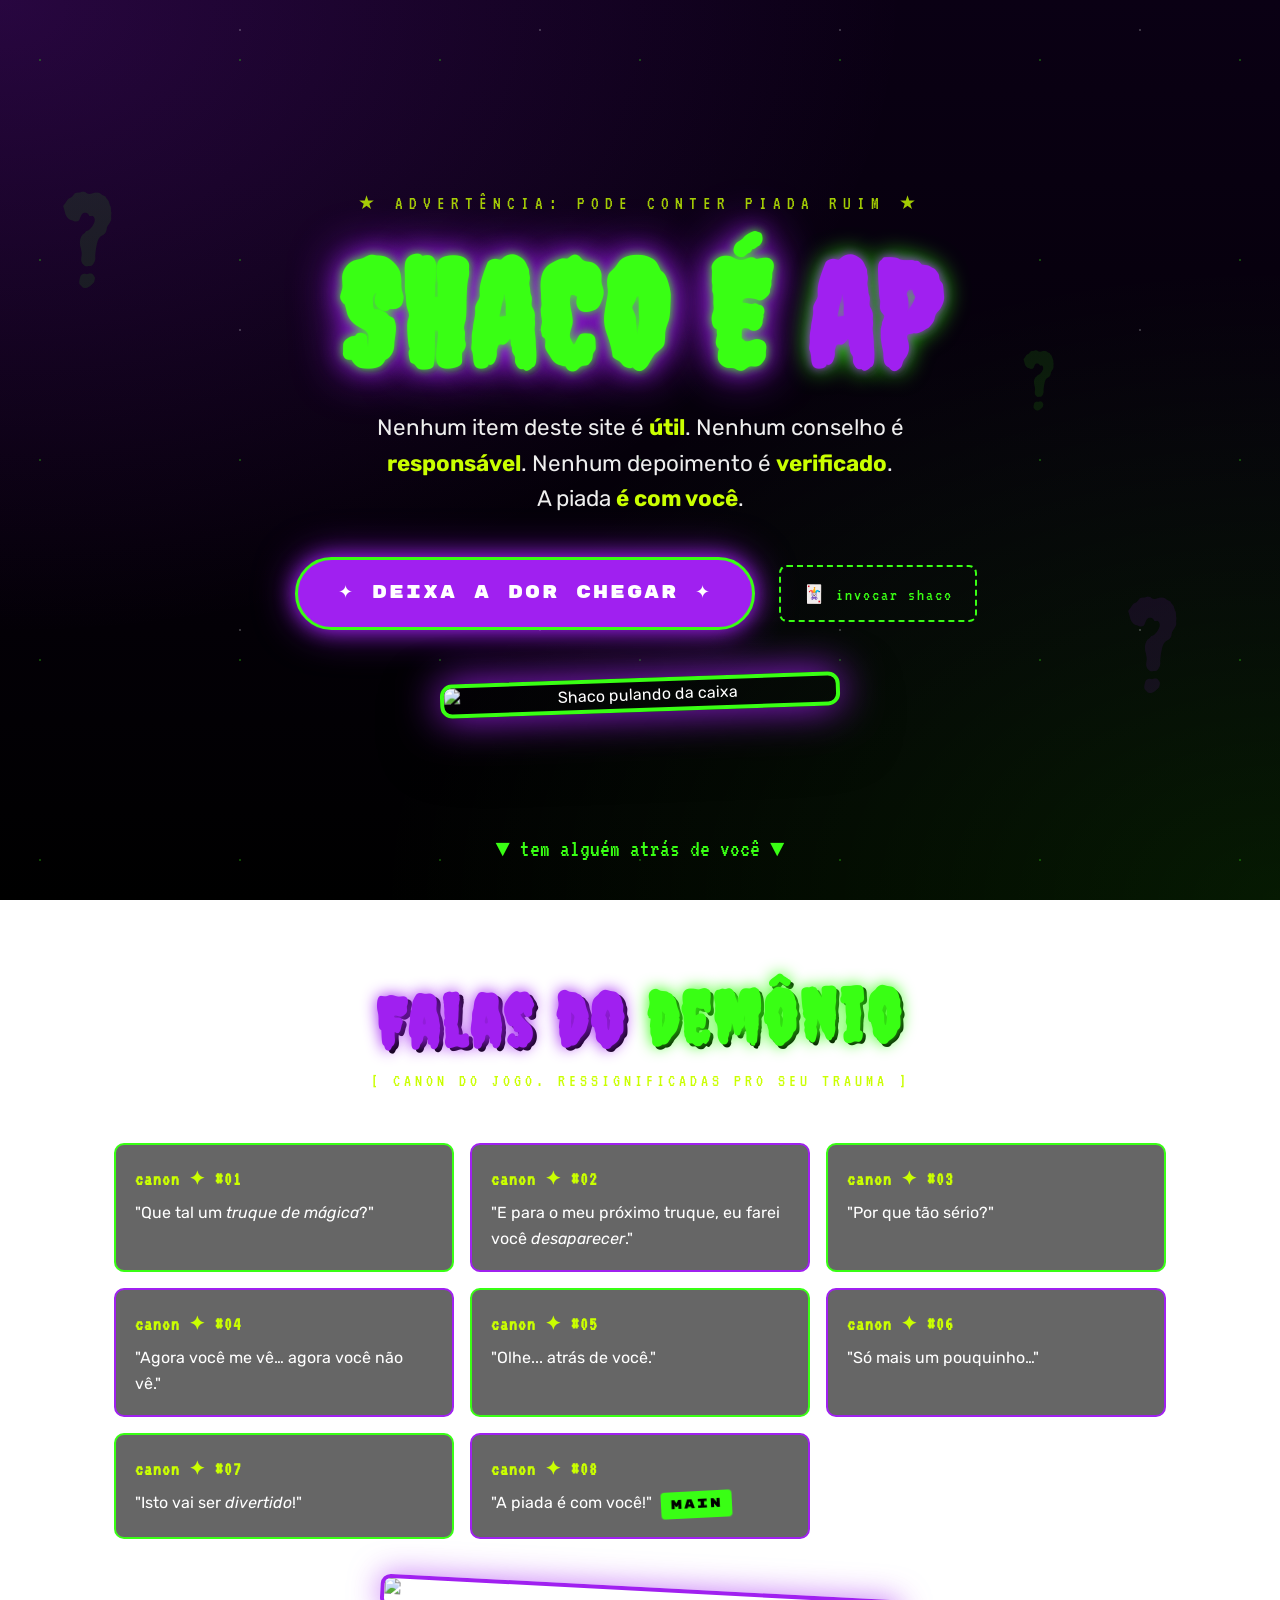
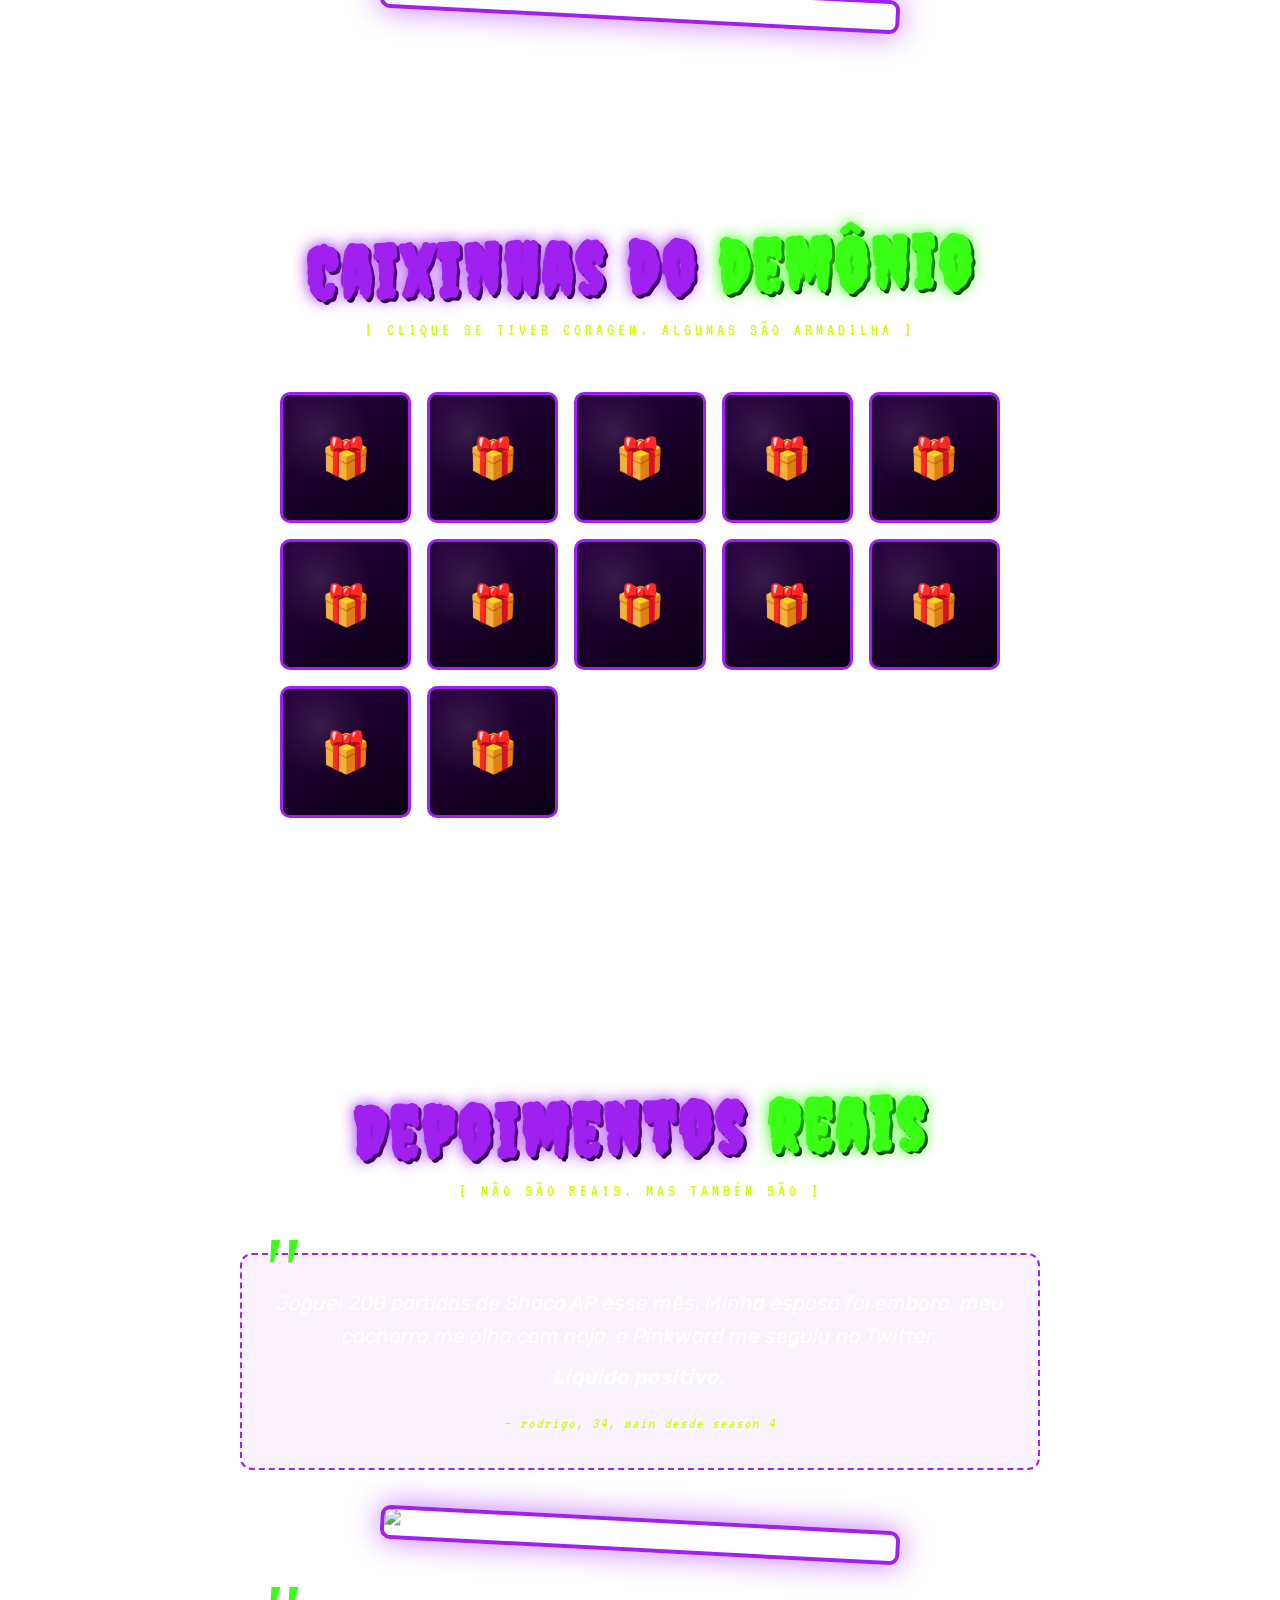
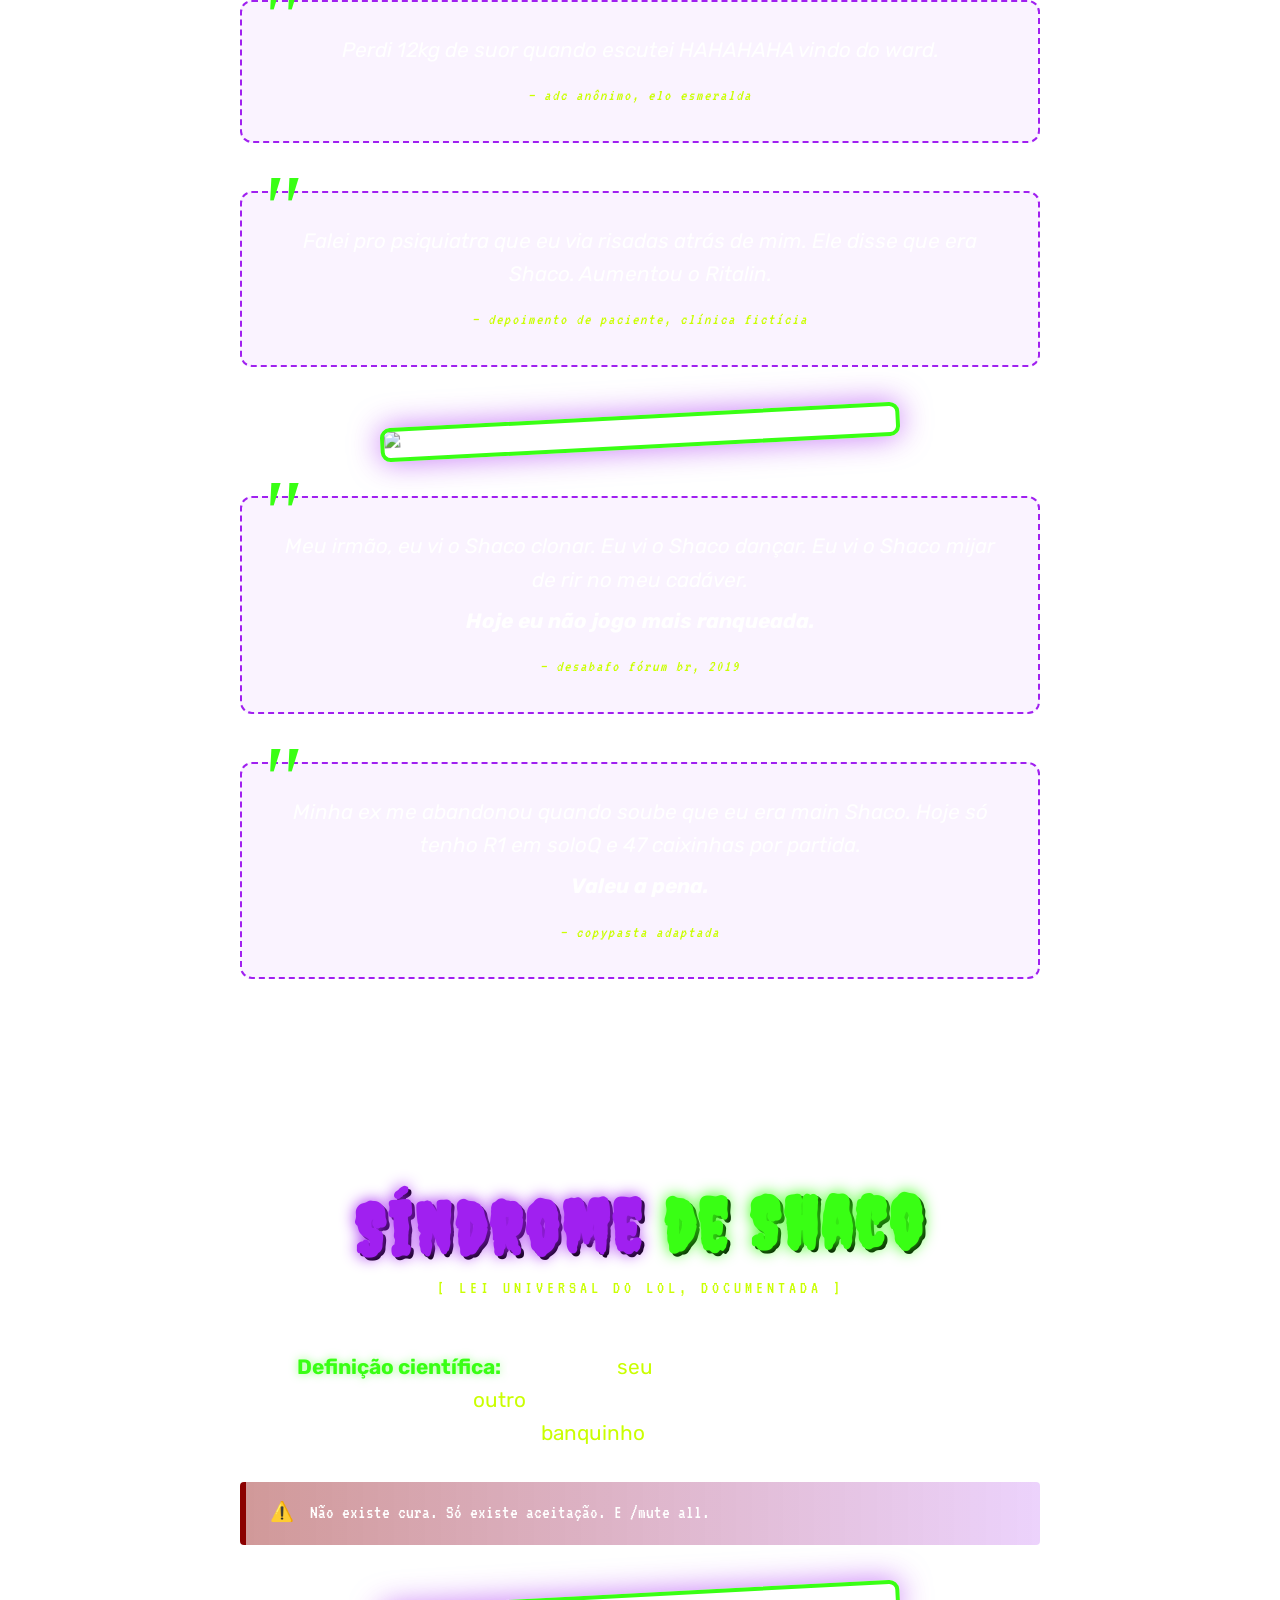
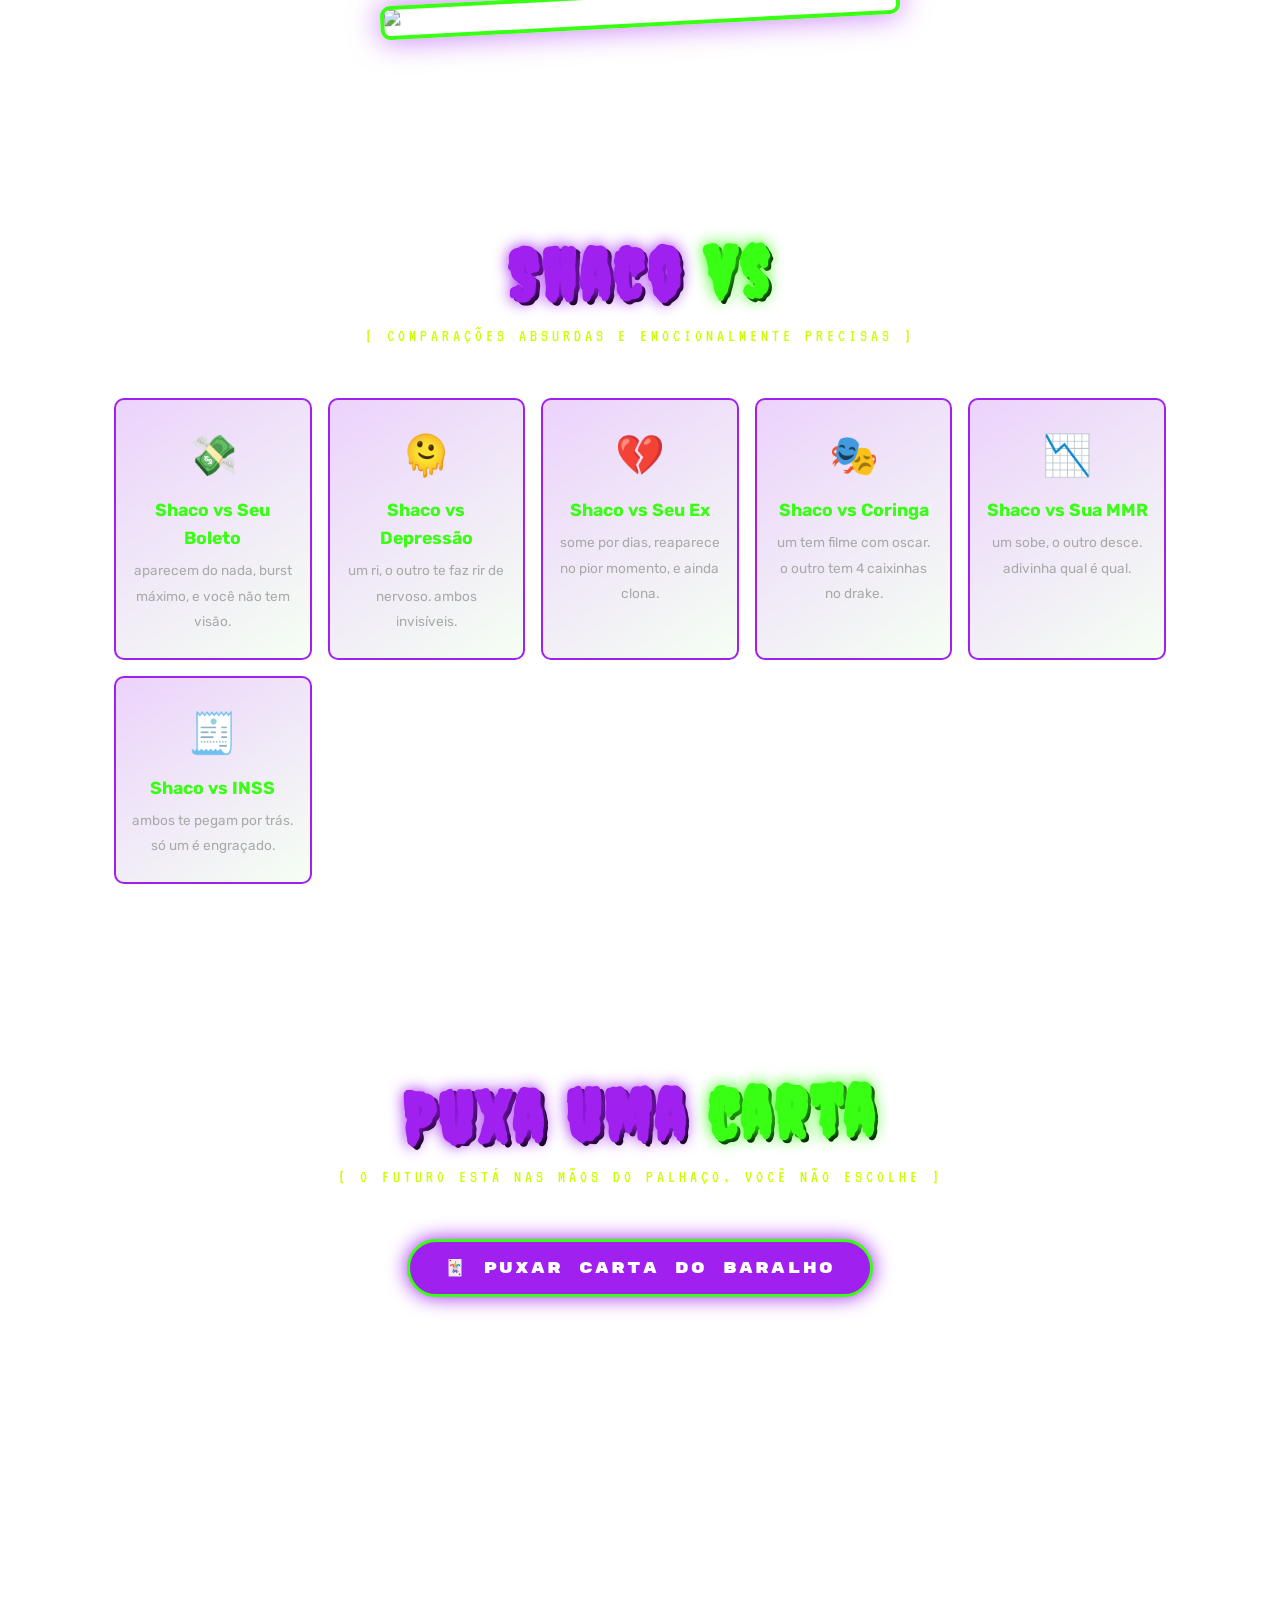
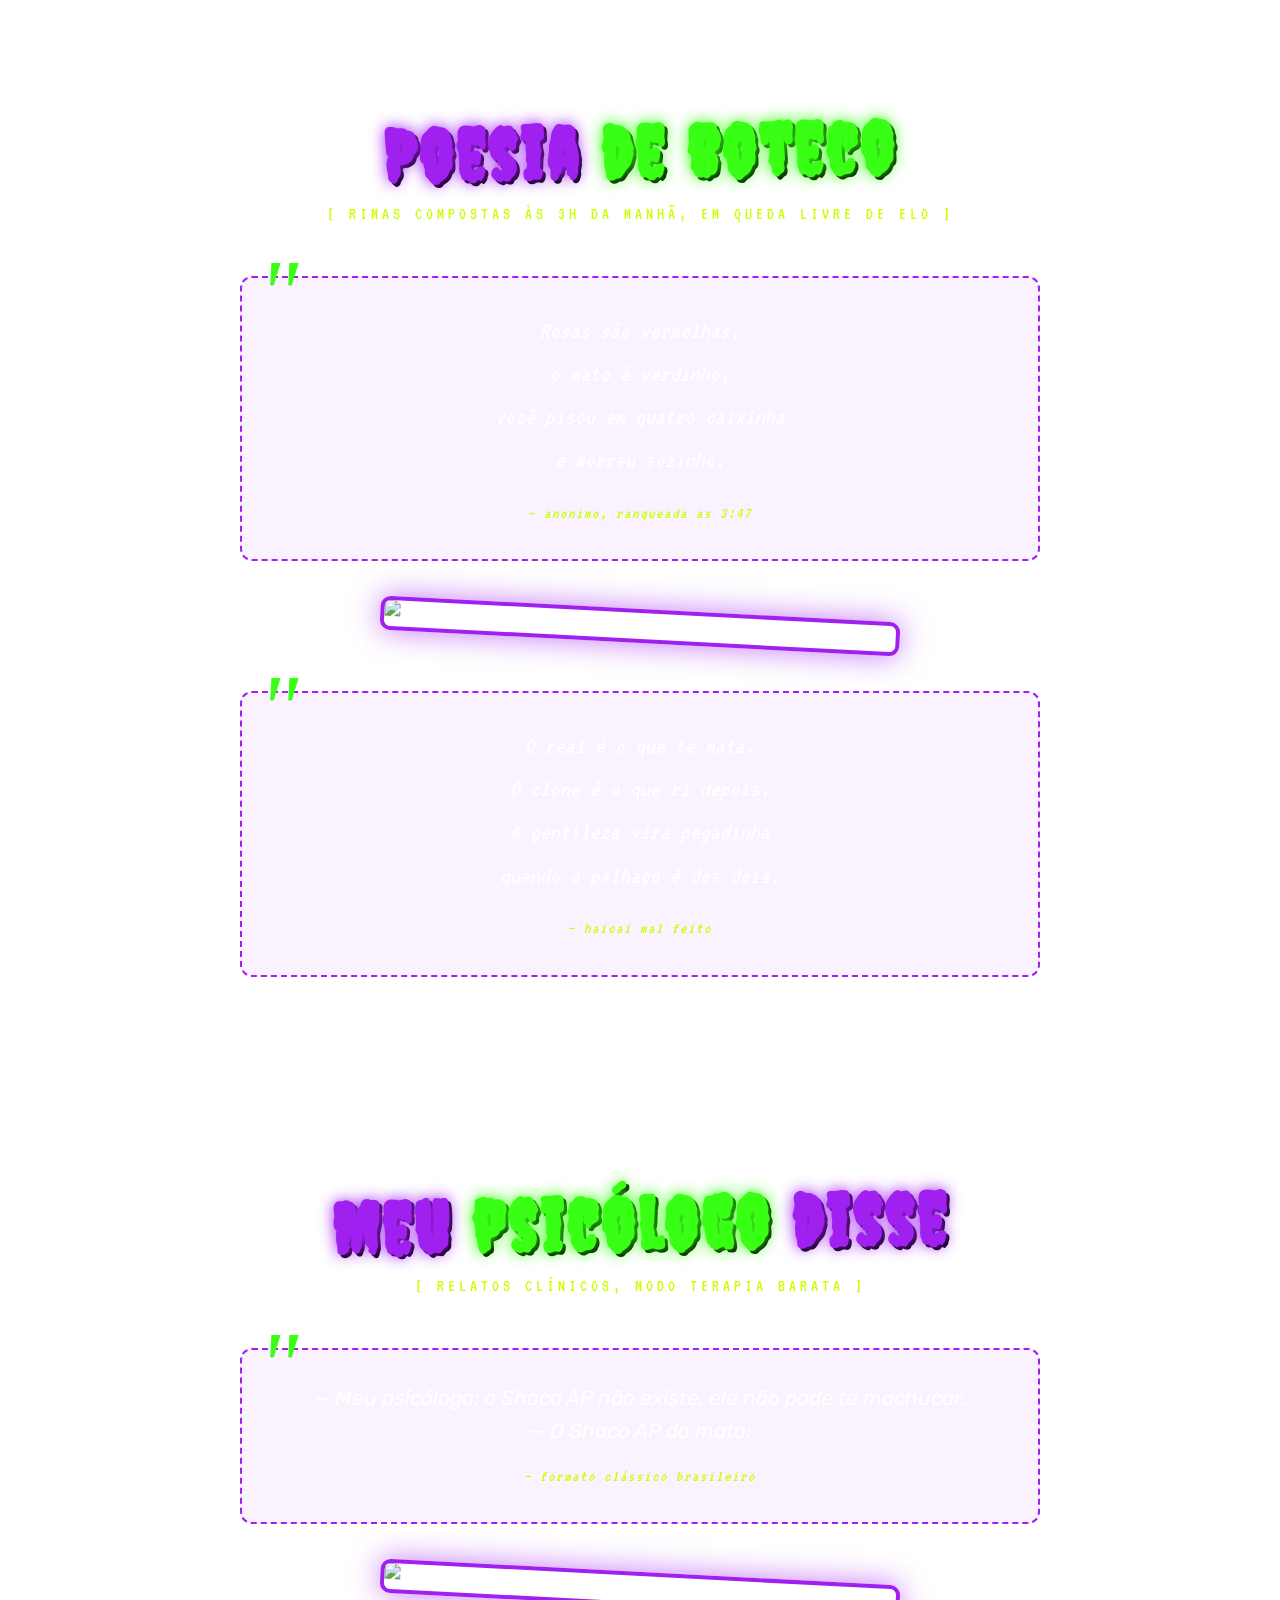
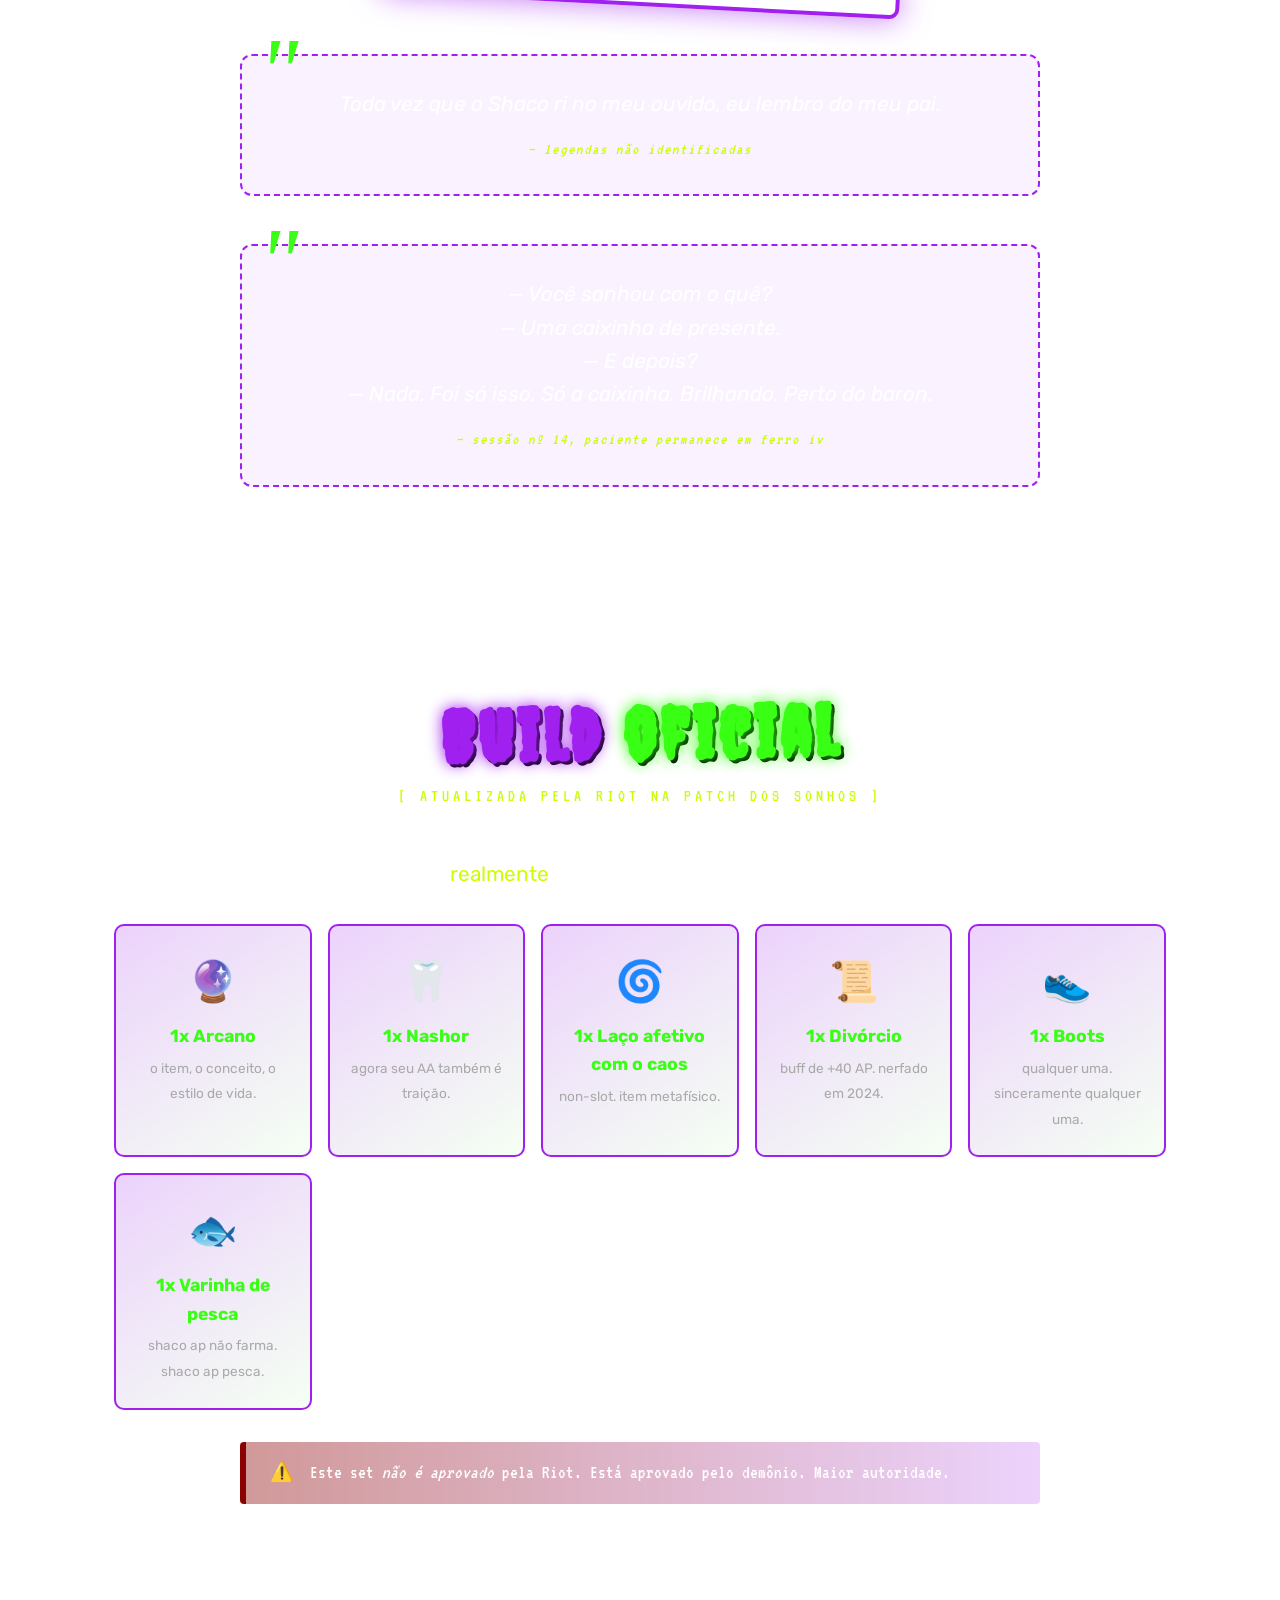
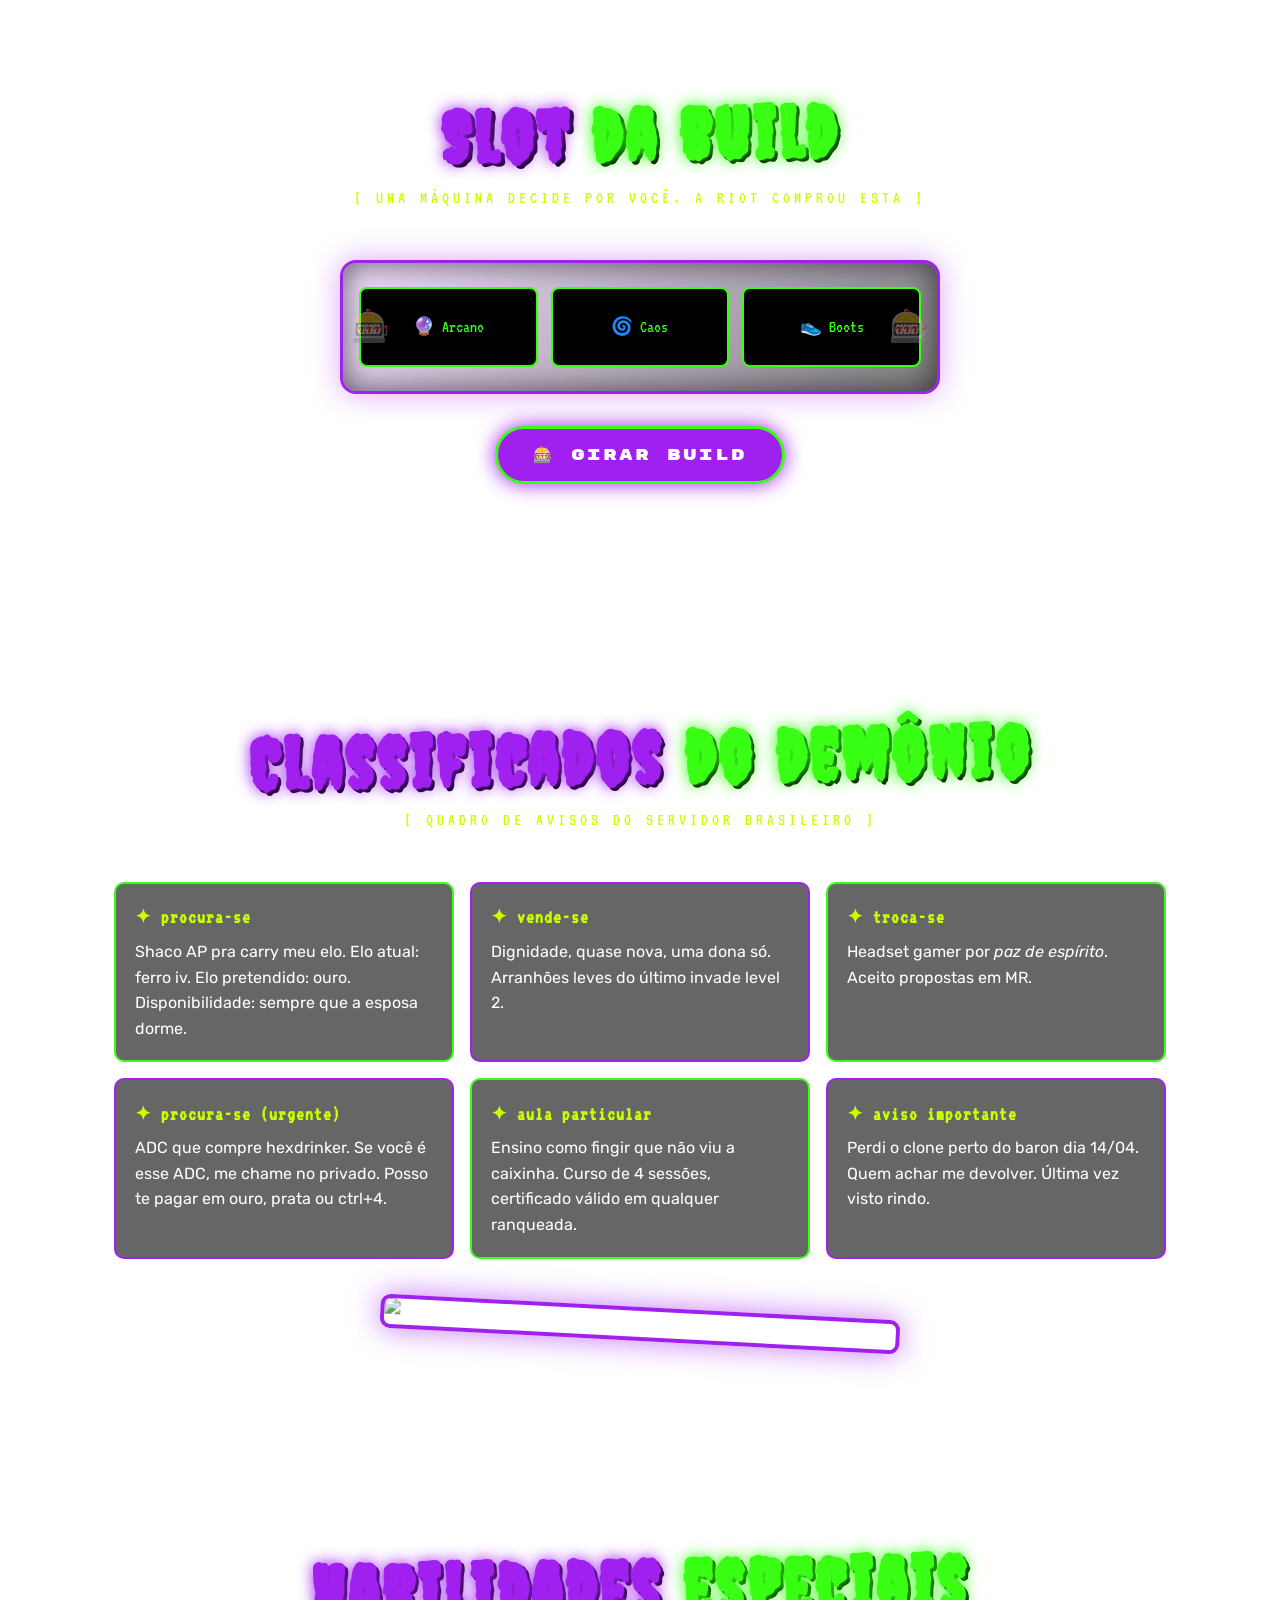
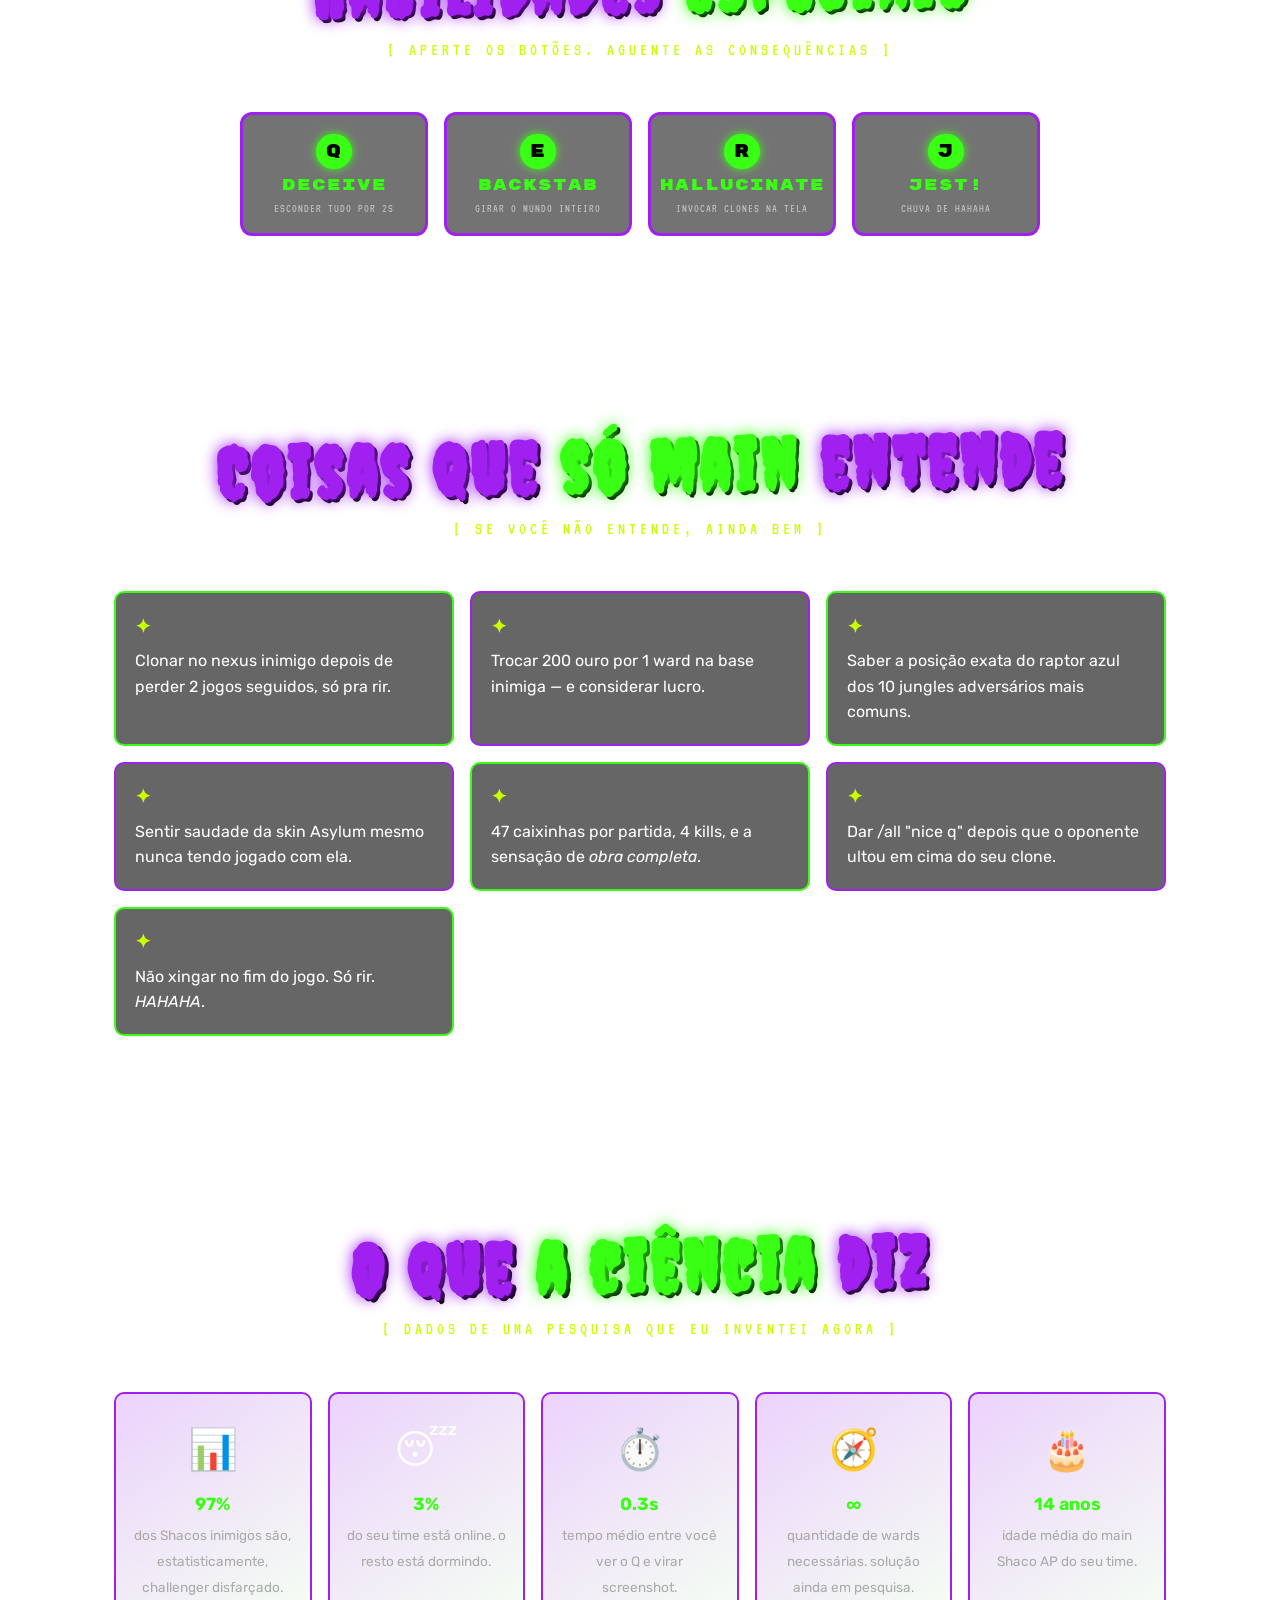
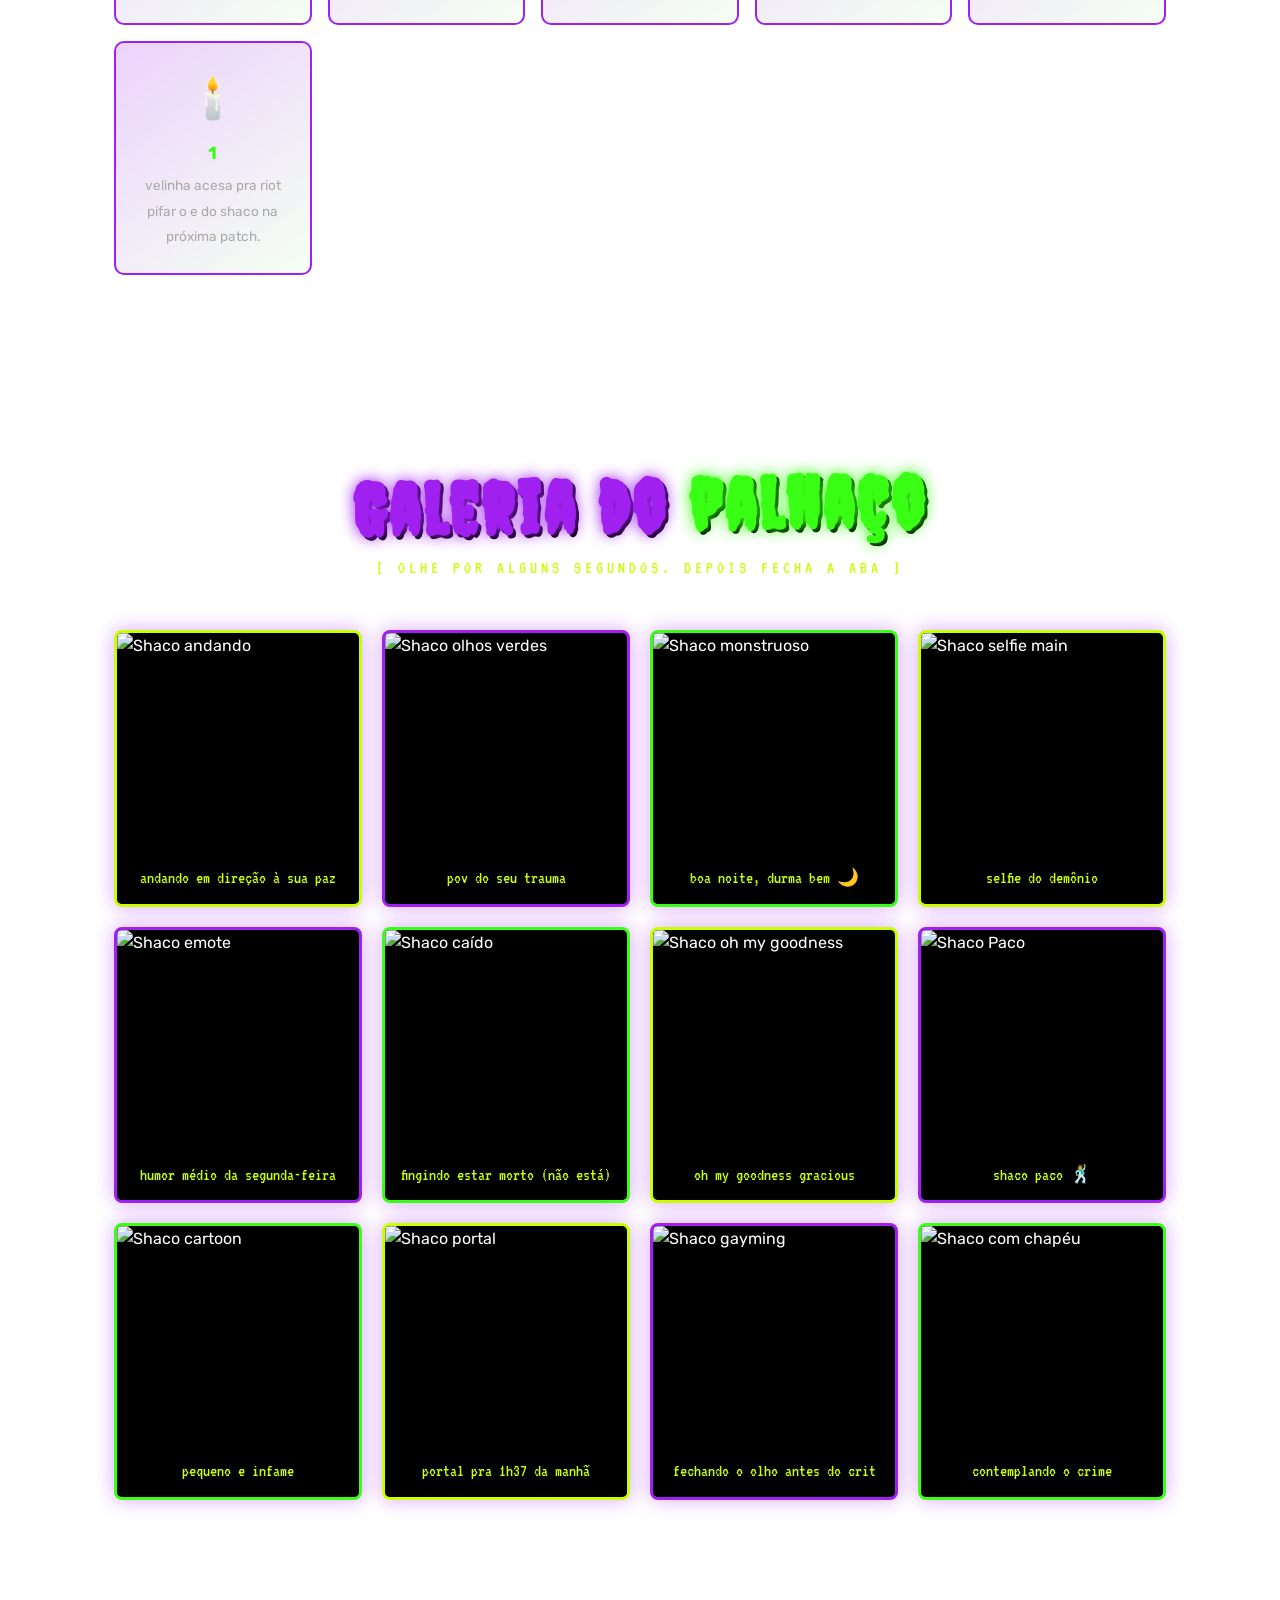
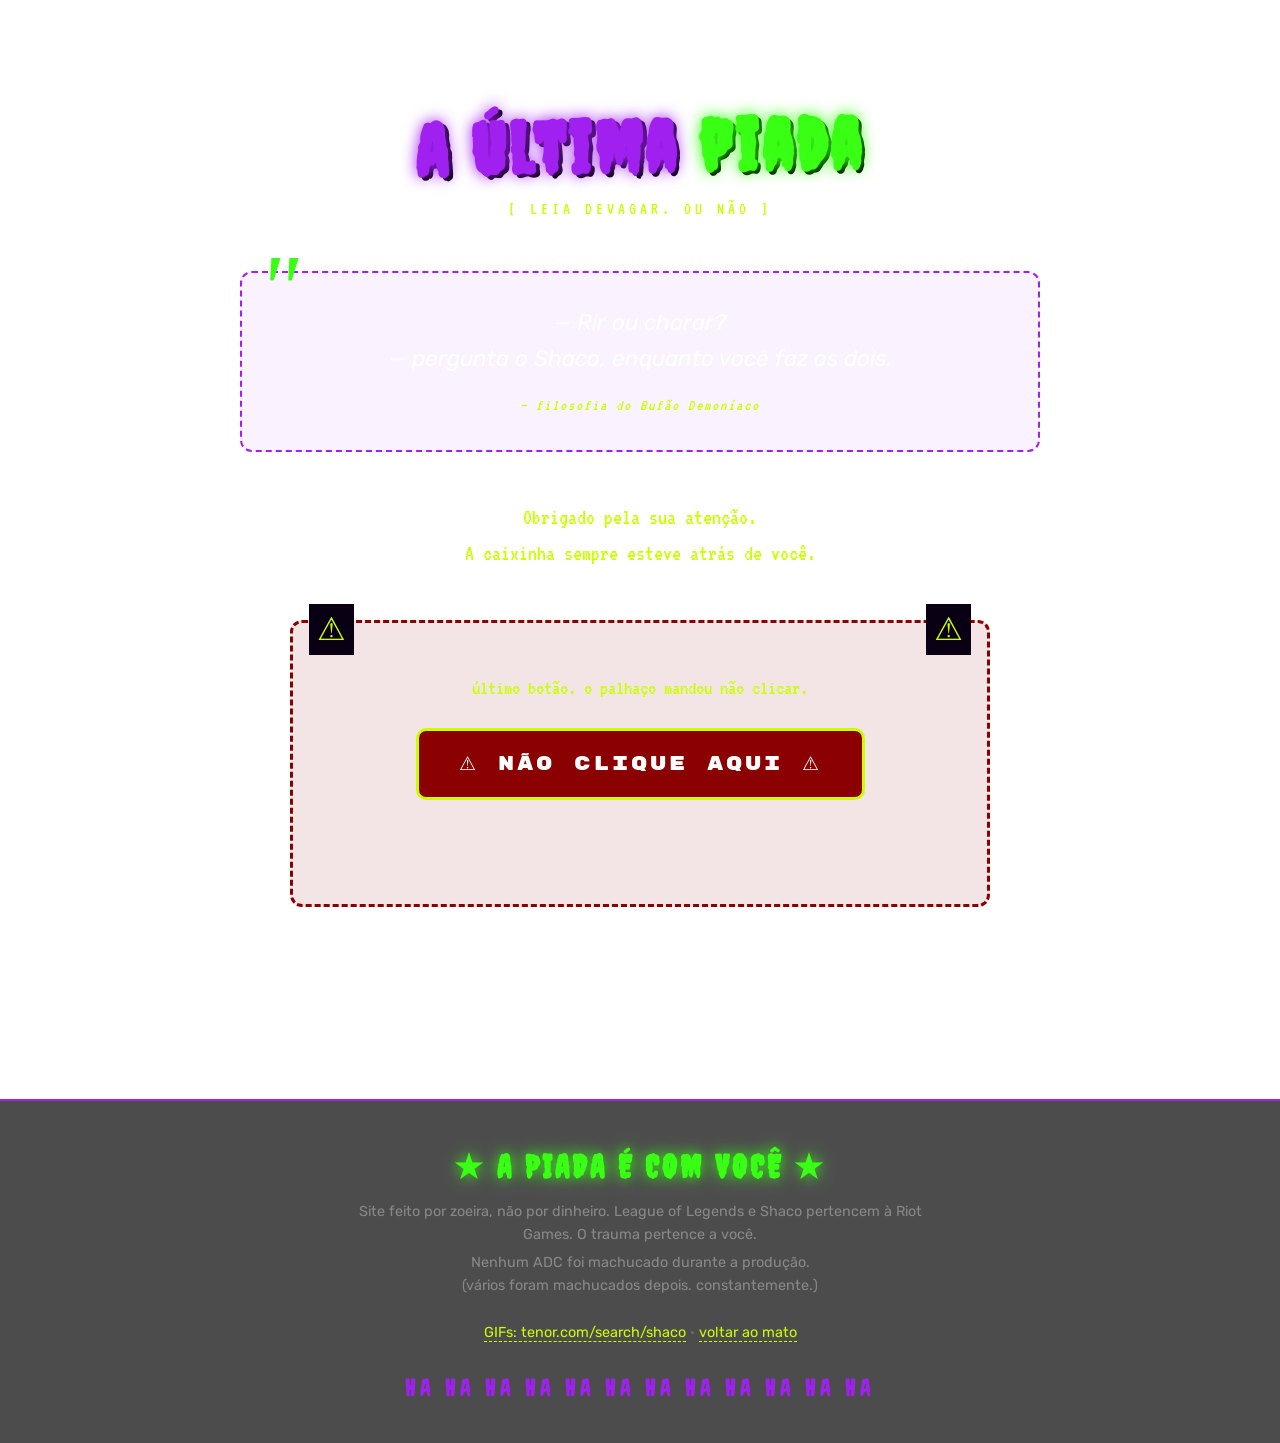
==== index.html @ 42f54721 "Revert "refactor: reinventa site como stream de chaos-grid" This reverts commit d0ca62aaf03b872f0574" ====
<!DOCTYPE html>
<html lang="pt-BR">
<head>
  <meta charset="UTF-8" />
  <meta name="viewport" content="width=device-width, initial-scale=1.0" />
  <title>SHACO É AP — A piada é com você</title>
  <meta name="description" content="Site irresponsavel com depoimentos, copypastas, quotes do demonio, poesia de boteco e 20 gifs. Nenhum item aqui e conselho." />
  <link rel="icon" href="data:image/svg+xml,%3Csvg xmlns='http://www.w3.org/2000/svg' viewBox='0 0 100 100'%3E%3Ctext y='.9em' font-size='85'%3E🃏%3C/text%3E%3C/svg%3E" />
  <link rel="preconnect" href="https://fonts.googleapis.com" />
  <link rel="preconnect" href="https://fonts.gstatic.com" crossorigin />
  <link href="https://fonts.googleapis.com/css2?family=Creepster&family=Rubik+Mono+One&family=Rubik:wght@400;600;800&family=VT323&display=swap" rel="stylesheet" />
  <link rel="stylesheet" href="style.css" />
</head>
<body>
  <span class="float-q">?</span>
  <span class="float-q">?</span>
  <span class="float-q">?</span>

  <main>
    <!-- =================== HERO =================== -->
    <section class="hero" id="top">
      <p class="hero__eyebrow">★ advertência: pode conter piada ruim ★</p>
      <h1>SHACO É <span>AP</span></h1>
      <p class="hero__sub">
        Nenhum item deste site é <em>útil</em>. Nenhum conselho é <em>responsável</em>.
        Nenhum depoimento é <em>verificado</em>. <br />
        A piada <em>é com você</em>.
      </p>
      <div class="hero__cta-group">
        <a href="#falas" class="hero__cta">✦ deixa a dor chegar ✦</a>
        <button id="invocar" class="btn-ghost">🃏 invocar shaco</button>
      </div>
      <img
        class="hero__hero-gif"
        src="https://media.tenor.com/X95_fOkzFOIAAAAM/shaco-honsementioned.gif"
        alt="Shaco pulando da caixa"
        loading="eager"
      />
      <span class="hero__scroll">▼ tem alguém atrás de você ▼</span>
    </section>

    <!-- =================== FALAS CANON =================== -->
    <section id="falas">
      <h2>Falas do <span>demônio</span></h2>
      <p class="section__kicker">[ canon do jogo. ressignificadas pro seu trauma ]</p>

      <ul class="meme-list">
        <li>
          <strong>canon ✦ #01</strong>
          "Que tal um <em>truque de mágica</em>?"
        </li>
        <li>
          <strong>canon ✦ #02</strong>
          "E para o meu próximo truque, eu farei você <em>desaparecer</em>."
        </li>
        <li>
          <strong>canon ✦ #03</strong>
          "Por que tão sério?"
        </li>
        <li>
          <strong>canon ✦ #04</strong>
          "Agora você me vê… agora você não vê."
        </li>
        <li>
          <strong>canon ✦ #05</strong>
          "Olhe... atrás de você."
        </li>
        <li>
          <strong>canon ✦ #06</strong>
          "Só mais um pouquinho…"
        </li>
        <li>
          <strong>canon ✦ #07</strong>
          "Isto vai ser <em>divertido</em>!"
        </li>
        <li>
          <strong>canon ✦ #08</strong>
          "A piada é com você!" <span class="joke-badge">MAIN</span>
        </li>
      </ul>

      <div class="gif-solo">
        <img src="https://media.tenor.com/BT1t3WFaDSsAAAAM/i-jest-shaco.gif" alt="Shaco pixel art I jest" loading="lazy" />
      </div>
    </section>

    <!-- =================== CAIXINHAS =================== -->
    <section id="caixinhas">
      <h2>Caixinhas do <span>demônio</span></h2>
      <p class="section__kicker">[ clique se tiver coragem. algumas são armadilha ]</p>

      <div class="box-grid">
        <button class="box" data-prize="🎁 +1500 dano psicológico. bem feito." aria-label="caixinha 1">🎁</button>
        <button class="box" data-prize="💀 parabéns, você morreu. fantasma é o próximo level." data-effect="shake" aria-label="caixinha 2">🎁</button>
        <button class="box" data-prize="🪦 era mimic. caíste igual todo adc iluminado." aria-label="caixinha 3">🎁</button>
        <button class="box" data-prize="🧾 drop raro: um boleto. vencido ontem." aria-label="caixinha 4">🎁</button>
        <button class="box" data-prize="🃏 coringa ativo. +30% de pirar no jogo." aria-label="caixinha 5">🎁</button>
        <button class="box" data-prize="🐟 peixe morto. shaco ap não farma, pesca." aria-label="caixinha 6">🎁</button>
        <button class="box" data-prize="🫥 vazio. como seu elo. sinto muito." aria-label="caixinha 7">🎁</button>
        <button class="box" data-prize="📦 uma caixinha dentro de outra caixinha. 🥴" aria-label="caixinha 8">🎁</button>
        <button class="box" data-prize="⚠ ISSO ERA UMA ARMADILHA. TARDE DEMAIS." data-effect="shake" aria-label="caixinha 9">🎁</button>
        <button class="box" data-prize="🗡 backstab. não vi acontecer, mas senti." aria-label="caixinha 10">🎁</button>
        <button class="box" data-prize="🎭 trocou de main. agora é yasuo. pior ainda." aria-label="caixinha 11">🎁</button>
        <button class="box" data-prize="✨ +1 ward rosa. use com sabedoria. (não vai usar)" aria-label="caixinha 12">🎁</button>
      </div>

      <p class="box-output" aria-live="polite"></p>
    </section>

    <!-- =================== DEPOIMENTOS =================== -->
    <section id="depoimentos">
      <h2>Depoimentos <span>reais</span></h2>
      <p class="section__kicker">[ não são reais. mas também são ]</p>

      <div class="quote">
        Joguei 200 partidas de Shaco AP esse mês. Minha esposa foi embora, meu cachorro me olha com nojo, o Pinkward me seguiu no Twitter.
        <strong style="display:block;margin-top:0.5rem;">Liquido positivo.</strong>
        <cite>— rodrigo, 34, main desde season 4</cite>
      </div>

      <div class="gif-solo">
        <img src="https://media.tenor.com/NBLyuTxv0A0AAAAM/shaco-bong.gif" alt="Shaco bobo da corte" loading="lazy" />
      </div>

      <div class="quote">
        Perdi 12kg de suor quando escutei <em>HAHAHAHA</em> vindo do ward.
        <cite>— adc anônimo, elo esmeralda</cite>
      </div>

      <div class="quote">
        Falei pro psiquiatra que eu via risadas atrás de mim.
        Ele disse que era Shaco. Aumentou o Ritalin.
        <cite>— depoimento de paciente, clínica fictícia</cite>
      </div>

      <div class="gif-solo">
        <img src="https://media.tenor.com/Y-fQ11vhaYEAAAAM/shaco-nedenbukadarciddisin.gif" alt="Shaco olhos vermelhos por que tão sério" loading="lazy" />
      </div>

      <div class="quote">
        Meu irmão, eu vi o Shaco clonar. Eu vi o Shaco dançar. Eu vi o Shaco mijar de rir no meu cadáver.
        <strong style="display:block;margin-top:0.5rem;">Hoje eu não jogo mais ranqueada.</strong>
        <cite>— desabafo fórum br, 2019</cite>
      </div>

      <div class="quote">
        Minha ex me abandonou quando soube que eu era main Shaco. Hoje só tenho R1 em soloQ e 47 caixinhas por partida.
        <strong style="display:block;margin-top:0.5rem;">Valeu a pena.</strong>
        <cite>— copypasta adaptada</cite>
      </div>
    </section>

    <!-- =================== SHACO SYNDROME =================== -->
    <section id="sindrome">
      <h2>Síndrome <span>de Shaco</span></h2>
      <p class="section__kicker">[ lei universal do lol, documentada ]</p>

      <p class="text-center" style="font-size:1.3rem; max-width: 700px;">
        <strong>Definição científica:</strong> o Shaco do <em>seu</em> time é 0/12 com headset da dollar tree.
        O Shaco do <em>outro</em> time é rank 1 challenger, mãos de concertista, jogando com um
        <em>banquinho</em> de cozinha por mousepad.
      </p>

      <div class="warning">
        Não existe cura. Só existe aceitação. E /mute all.
      </div>

      <div class="gif-solo">
        <img src="https://media.tenor.com/GQyJClFYLaYAAAAM/shaco-league-of-legends.gif" alt="im shaco main" loading="lazy" />
      </div>
    </section>

    <!-- =================== COMPARAÇÕES =================== -->
    <section id="vs">
      <h2>Shaco <span>vs</span></h2>
      <p class="section__kicker">[ comparações absurdas e emocionalmente precisas ]</p>

      <div class="build-grid">
        <div class="build-item">
          <span class="emoji">💸</span>
          <strong>Shaco vs Seu Boleto</strong>
          <small>aparecem do nada, burst máximo, e você não tem visão.</small>
        </div>
        <div class="build-item">
          <span class="emoji">🫠</span>
          <strong>Shaco vs Depressão</strong>
          <small>um ri, o outro te faz rir de nervoso. ambos invisíveis.</small>
        </div>
        <div class="build-item">
          <span class="emoji">💔</span>
          <strong>Shaco vs Seu Ex</strong>
          <small>some por dias, reaparece no pior momento, e ainda clona.</small>
        </div>
        <div class="build-item">
          <span class="emoji">🎭</span>
          <strong>Shaco vs Coringa</strong>
          <small>um tem filme com oscar. o outro tem 4 caixinhas no drake.</small>
        </div>
        <div class="build-item">
          <span class="emoji">📉</span>
          <strong>Shaco vs Sua MMR</strong>
          <small>um sobe, o outro desce. adivinha qual é qual.</small>
        </div>
        <div class="build-item">
          <span class="emoji">🧾</span>
          <strong>Shaco vs INSS</strong>
          <small>ambos te pegam por trás. só um é engraçado.</small>
        </div>
      </div>
    </section>

    <!-- =================== PUXA UMA CARTA =================== -->
    <section id="carta">
      <h2>Puxa uma <span>carta</span></h2>
      <p class="section__kicker">[ o futuro está nas mãos do palhaço. você não escolhe ]</p>

      <button id="puxar-carta" class="btn-demon">🃏 puxar carta do baralho</button>
      <div id="carta-output" class="carta-container"></div>
    </section>

    <!-- =================== POESIA =================== -->
    <section id="poesia">
      <h2>Poesia <span>de boteco</span></h2>
      <p class="section__kicker">[ rimas compostas às 3h da manhã, em queda livre de elo ]</p>

      <div class="quote" style="font-family: 'VT323', monospace; font-size:1.5rem; line-height:1.8;">
        Rosas são vermelhas, <br />
        o mato é verdinho, <br />
        você pisou em quatro caixinha <br />
        e morreu sozinho.
        <cite>— anonimo, ranqueada as 3:47</cite>
      </div>

      <div class="gif-solo">
        <img src="https://media.tenor.com/kqbpKvIQnSEAAAAM/shaco-dostum.gif" alt="Shaco dostum meme" loading="lazy" />
      </div>

      <div class="quote" style="font-family: 'VT323', monospace; font-size:1.5rem; line-height:1.8;">
        O real é o que te mata. <br />
        O clone é o que ri depois. <br />
        A gentileza vira pegadinha <br />
        quando o palhaço é dos dois.
        <cite>— haicai mal feito</cite>
      </div>
    </section>

    <!-- =================== MEU PSICÓLOGO =================== -->
    <section id="psico">
      <h2>Meu <span>psicólogo</span> disse</h2>
      <p class="section__kicker">[ relatos clínicos, modo terapia barata ]</p>

      <div class="quote">
        — Meu psicólogo: <em>o Shaco AP não existe, ele não pode te machucar</em>.<br />
        — O Shaco AP do mato:
        <cite>— formato clássico brasileiro</cite>
      </div>

      <div class="gif-solo">
        <img src="https://media.tenor.com/yeR2U7TIIvMAAAAM/shaco-q-league-of-legends.gif" alt="Shaco Q invisibilidade" loading="lazy" />
      </div>

      <div class="quote">
        Toda vez que o Shaco ri no meu ouvido, eu lembro do meu pai.
        <cite>— legendas não identificadas</cite>
      </div>

      <div class="quote">
        — Você sonhou com o quê? <br />
        — Uma caixinha de presente. <br />
        — E depois? <br />
        — Nada. Foi só isso. Só a caixinha. Brilhando. <em>Perto do baron</em>.
        <cite>— sessão nº 14, paciente permanece em ferro iv</cite>
      </div>
    </section>

    <!-- =================== BUILD FAKE =================== -->
    <section id="build-fake">
      <h2>Build <span>oficial</span></h2>
      <p class="section__kicker">[ atualizada pela riot na patch dos sonhos ]</p>

      <p class="text-center" style="font-size:1.3rem; margin-bottom: 2rem;">
        A build que <em>realmente</em> funciona, homologada pela comunidade:
      </p>

      <div class="build-grid">
        <div class="build-item"><span class="emoji">🔮</span><strong>1x Arcano</strong><small>o item, o conceito, o estilo de vida.</small></div>
        <div class="build-item"><span class="emoji">🦷</span><strong>1x Nashor</strong><small>agora seu AA também é traição.</small></div>
        <div class="build-item"><span class="emoji">🌀</span><strong>1x Laço afetivo com o caos</strong><small>non-slot. item metafísico.</small></div>
        <div class="build-item"><span class="emoji">📜</span><strong>1x Divórcio</strong><small>buff de +40 AP. nerfado em 2024.</small></div>
        <div class="build-item"><span class="emoji">👟</span><strong>1x Boots</strong><small>qualquer uma. sinceramente qualquer uma.</small></div>
        <div class="build-item"><span class="emoji">🐟</span><strong>1x Varinha de pesca</strong><small>shaco ap não farma. shaco ap pesca.</small></div>
      </div>

      <div class="warning">
        Este set <em>não é aprovado</em> pela Riot. Está aprovado pelo demônio. Maior autoridade.
      </div>
    </section>

    <!-- =================== SLOT DA BUILD =================== -->
    <section id="slot">
      <h2>Slot <span>da build</span></h2>
      <p class="section__kicker">[ uma máquina decide por você. a riot comprou esta ]</p>

      <div class="slot-machine" aria-label="slot machine de build">
        <div class="reel" id="reel-1">🔮 Arcano</div>
        <div class="reel" id="reel-2">🌀 Caos</div>
        <div class="reel" id="reel-3">👟 Boots</div>
      </div>
      <button id="spin-btn" class="btn-demon">🎰 girar build</button>
      <p id="slot-result" class="slot-result"></p>
    </section>

    <!-- =================== CLASSIFICADOS =================== -->
    <section id="classificados">
      <h2>Classificados <span>do demônio</span></h2>
      <p class="section__kicker">[ quadro de avisos do servidor brasileiro ]</p>

      <ul class="meme-list">
        <li>
          <strong>✦ procura-se</strong>
          Shaco AP pra carry meu elo. Elo atual: ferro iv. Elo pretendido: ouro. Disponibilidade: sempre que a esposa dorme.
        </li>
        <li>
          <strong>✦ vende-se</strong>
          Dignidade, quase nova, uma dona só. Arranhões leves do último invade level 2.
        </li>
        <li>
          <strong>✦ troca-se</strong>
          Headset gamer por <em>paz de espírito</em>. Aceito propostas em MR.
        </li>
        <li>
          <strong>✦ procura-se (urgente)</strong>
          ADC que compre hexdrinker. Se você é esse ADC, me chame no privado. Posso te pagar em ouro, prata ou ctrl+4.
        </li>
        <li>
          <strong>✦ aula particular</strong>
          Ensino como fingir que não viu a caixinha. Curso de 4 sessões, certificado válido em qualquer ranqueada.
        </li>
        <li>
          <strong>✦ aviso importante</strong>
          Perdi o clone perto do baron dia 14/04. Quem achar me devolver. Última vez visto rindo.
        </li>
      </ul>

      <div class="gif-solo">
        <img src="https://media.tenor.com/m0-ZQAVlx18AAAAM/shaco-robator.gif" alt="Shaco robator" loading="lazy" />
      </div>
    </section>

    <!-- =================== SPELLS =================== -->
    <section id="spells">
      <h2>Habilidades <span>especiais</span></h2>
      <p class="section__kicker">[ aperte os botões. aguente as consequências ]</p>

      <div class="spell-buttons">
        <button id="spell-deceive" class="btn-spell">
          <span class="key">Q</span>
          Deceive
          <small>esconder tudo por 2s</small>
        </button>
        <button id="spell-backstab" class="btn-spell">
          <span class="key">E</span>
          Backstab
          <small>girar o mundo inteiro</small>
        </button>
        <button id="spell-hallucinate" class="btn-spell">
          <span class="key">R</span>
          Hallucinate
          <small>invocar clones na tela</small>
        </button>
        <button id="spell-jest" class="btn-spell">
          <span class="key">J</span>
          JEST!
          <small>chuva de HAHAHA</small>
        </button>
      </div>
    </section>

    <!-- =================== SÓ MAIN ENTENDE =================== -->
    <section id="main">
      <h2>Coisas que <span>só main</span> entende</h2>
      <p class="section__kicker">[ se você não entende, ainda bem ]</p>

      <ul class="meme-list">
        <li>
          <strong>✦</strong>
          Clonar no nexus inimigo depois de perder 2 jogos seguidos, só pra rir.
        </li>
        <li>
          <strong>✦</strong>
          Trocar 200 ouro por 1 ward na base inimiga — e considerar lucro.
        </li>
        <li>
          <strong>✦</strong>
          Saber a posição exata do raptor azul dos 10 jungles adversários mais comuns.
        </li>
        <li>
          <strong>✦</strong>
          Sentir saudade da skin Asylum mesmo nunca tendo jogado com ela.
        </li>
        <li>
          <strong>✦</strong>
          47 caixinhas por partida, 4 kills, e a sensação de <em>obra completa</em>.
        </li>
        <li>
          <strong>✦</strong>
          Dar /all "nice q" depois que o oponente ultou em cima do seu clone.
        </li>
        <li>
          <strong>✦</strong>
          Não xingar no fim do jogo. Só rir. <em>HAHAHA</em>.
        </li>
      </ul>
    </section>

    <!-- =================== CIÊNCIA =================== -->
    <section id="ciencia">
      <h2>O que <span>a ciência</span> diz</h2>
      <p class="section__kicker">[ dados de uma pesquisa que eu inventei agora ]</p>

      <div class="build-grid">
        <div class="build-item"><span class="emoji">📊</span><strong>97%</strong><small>dos Shacos inimigos são, estatisticamente, challenger disfarçado.</small></div>
        <div class="build-item"><span class="emoji">😴</span><strong>3%</strong><small>do seu time está online. o resto está dormindo.</small></div>
        <div class="build-item"><span class="emoji">⏱️</span><strong>0.3s</strong><small>tempo médio entre você ver o Q e virar screenshot.</small></div>
        <div class="build-item"><span class="emoji">🧭</span><strong>∞</strong><small>quantidade de wards necessárias. solução ainda em pesquisa.</small></div>
        <div class="build-item"><span class="emoji">🎂</span><strong>14 anos</strong><small>idade média do main Shaco AP do seu time.</small></div>
        <div class="build-item"><span class="emoji">🕯️</span><strong>1</strong><small>velinha acesa pra riot pifar o e do shaco na próxima patch.</small></div>
      </div>
    </section>

    <!-- =================== GALERIA =================== -->
    <section id="galeria">
      <h2>Galeria do <span>palhaço</span></h2>
      <p class="section__kicker">[ olhe por alguns segundos. depois fecha a aba ]</p>

      <div class="gif-grid">
        <figure>
          <img src="https://media.tenor.com/-Jvum_maHkIAAAAM/shaco-league-of-legends-clone.gif" alt="Shaco andando" loading="lazy" />
          <figcaption>andando em direção à sua paz</figcaption>
        </figure>
        <figure>
          <img src="https://media.tenor.com/LkINyQpujygAAAAM/shaco-shaco-lol.gif" alt="Shaco olhos verdes" loading="lazy" />
          <figcaption>pov do seu trauma</figcaption>
        </figure>
        <figure>
          <img src="https://media.tenor.com/ZfjhEWx97wcAAAAM/shaco.gif" alt="Shaco monstruoso" loading="lazy" />
          <figcaption>boa noite, durma bem 🌙</figcaption>
        </figure>
        <figure>
          <img src="https://media.tenor.com/iwJuc1p4kl0AAAAM/shaco.gif" alt="Shaco selfie main" loading="lazy" />
          <figcaption>selfie do demônio</figcaption>
        </figure>
        <figure>
          <img src="https://media.tenor.com/felX8uwcIa8AAAAM/shaco-emote-shaco.gif" alt="Shaco emote" loading="lazy" />
          <figcaption>humor médio da segunda-feira</figcaption>
        </figure>
        <figure>
          <img src="https://media.tenor.com/jb3P5ykckQoAAAAM/shaco-league-of-legends.gif" alt="Shaco caído" loading="lazy" />
          <figcaption>fingindo estar morto (não está)</figcaption>
        </figure>
        <figure>
          <img src="https://media.tenor.com/PZidE5I2pD4AAAAM/shaco-league-of-legends.gif" alt="Shaco oh my goodness" loading="lazy" />
          <figcaption>oh my goodness gracious</figcaption>
        </figure>
        <figure>
          <img src="https://media.tenor.com/5nhWcbcHb88AAAAM/shaco-paco-lol.gif" alt="Shaco Paco" loading="lazy" />
          <figcaption>shaco paco 🕺</figcaption>
        </figure>
        <figure>
          <img src="https://media.tenor.com/TSjgPqBO6A4AAAAM/shaco.gif" alt="Shaco cartoon" loading="lazy" />
          <figcaption>pequeno e infame</figcaption>
        </figure>
        <figure>
          <img src="https://media.tenor.com/OyJ9G_S7n-YAAAAM/shaco-soulfither.gif" alt="Shaco portal" loading="lazy" />
          <figcaption>portal pra 1h37 da manhã</figcaption>
        </figure>
        <figure>
          <img src="https://media.tenor.com/Uz81MImktvIAAAAM/shaco-shaco-gayming.gif" alt="Shaco gayming" loading="lazy" />
          <figcaption>fechando o olho antes do crit</figcaption>
        </figure>
        <figure>
          <img src="https://media.tenor.com/Hq7KtCAo7i0AAAAM/lolgel.gif" alt="Shaco com chapéu" loading="lazy" />
          <figcaption>contemplando o crime</figcaption>
        </figure>
      </div>
    </section>

    <!-- =================== FINAL =================== -->
    <section id="final">
      <h2>A última <span>piada</span></h2>
      <p class="section__kicker">[ leia devagar. ou não ]</p>

      <div class="quote" style="font-size:1.4rem;">
        — Rir ou chorar? <br />
        <em>— pergunta o Shaco, enquanto você faz os dois.</em>
        <cite>— filosofia do Bufão Demoníaco</cite>
      </div>

      <p class="text-center mt-3" style="font-family:'VT323',monospace;font-size:1.4rem;color:var(--shaco-acid);">
        Obrigado pela sua atenção. <br />
        A caixinha <em>sempre esteve</em> atrás de você.
      </p>

      <div class="danger-zone">
        <p style="font-family:'VT323',monospace;font-size:1.3rem;color:var(--shaco-acid);margin-bottom:1.5rem;">
          último botão. o palhaço mandou <em>não clicar</em>.
        </p>
        <button id="nao-clique" class="btn-danger">⚠ NÃO CLIQUE AQUI ⚠</button>
        <p id="click-counter" class="click-counter"></p>
      </div>
    </section>

    <!-- =================== FOOTER =================== -->
    <footer>
      <h3>★ A PIADA É COM VOCÊ ★</h3>
      <p>
        Site feito por zoeira, não por dinheiro. League of Legends e Shaco pertencem à Riot Games.
        O trauma pertence a você.
      </p>
      <p>
        Nenhum ADC foi machucado durante a produção. <br />
        (vários foram machucados depois. constantemente.)
      </p>
      <p style="margin-top: 1.5rem;">
        <a href="https://tenor.com/pt-BR/search/shaco-gifs" target="_blank" rel="noopener">GIFs: tenor.com/search/shaco</a>
        <span style="opacity:0.5"> · </span>
        <a href="#top">voltar ao mato</a>
      </p>
      <p class="laugh">HA HA HA HA HA HA HA HA HA HA HA HA</p>
    </footer>
  </main>

  <script>
    const rand = (arr) => arr[Math.floor(Math.random() * arr.length)];

    // ===== HA! flutuante ao clicar (não em botões interativos) =====
    const clickMsgs = ['HA!', 'HAHA!', 'HAHAHA!', 'olha atrás', 'a piada é com você', 'só mais um pouquinho', 'truque!', '?', 'te peguei', 'não confia'];
    document.addEventListener('click', (e) => {
      if (e.target.closest('.box, .btn-demon, .btn-spell, .btn-ghost, .btn-danger, #spin-btn, #puxar-carta, #nao-clique, #invocar, summary, details, .hero__cta')) return;
      const t = document.createElement('span');
      t.textContent = rand(clickMsgs);
      t.style.cssText = `
        position: fixed;
        left: ${e.clientX}px;
        top: ${e.clientY}px;
        color: #39ff14;
        font-family: 'Creepster', cursive;
        font-size: ${1.5 + Math.random() * 1.5}rem;
        pointer-events: none;
        z-index: 9999;
        text-shadow: 0 0 10px #a020f0;
        transition: all 1.2s ease-out;
        transform: translate(-50%, -50%) rotate(${(Math.random()-0.5) * 30}deg);
      `;
      document.body.appendChild(t);
      requestAnimationFrame(() => {
        t.style.transform = `translate(${(Math.random()-0.5) * 120}px, -180%) rotate(${(Math.random()-0.5) * 40}deg)`;
        t.style.opacity = '0';
      });
      setTimeout(() => t.remove(), 1200);
    });

    // ===== CAIXINHAS =====
    const boxOutput = document.querySelector('.box-output');
    document.querySelectorAll('.box').forEach(box => {
      box.addEventListener('click', () => {
        box.classList.add('opened');
        box.textContent = '🃏';
        boxOutput.textContent = box.dataset.prize;
        boxOutput.classList.remove('show');
        void boxOutput.offsetWidth;
        boxOutput.classList.add('show');
        if (box.dataset.effect === 'shake') {
          document.body.classList.add('shaken');
          setTimeout(() => document.body.classList.remove('shaken'), 500);
        }
        setTimeout(() => {
          box.classList.remove('opened');
          box.textContent = '🎁';
        }, 4000);
      });
    });

    // ===== PUXA CARTA =====
    const cartas = [
      "Seu próximo jogo vai ter Shaco no inimigo. Sinto muito.",
      "Você vai comprar Malmortius. Era pra comprar Banshee. Paciência.",
      "A caixinha que você pisou era do Shaco ALIADO. Não ajudou.",
      "O clone era o real. Você bateu no real. Que ia te matar mesmo.",
      "Você vai clonar no Nexus inimigo e rir. Sua vida vai melhorar.",
      "Hoje é dia de ranqueada. Volta amanhã. Por favor.",
      "O ADC inimigo é seu ex. Boa sorte nisso.",
      "Shaco AP é o caminho. O caminho é escorregadio e mal iluminado.",
      "O Baiano vai comentar sua gameplay. Não vai ser bonito.",
      "Seu jungler é 0/4. Mas tem 14 farm. Ele tá se esforçando.",
      "A ward que você colocou tá no tribo errado desde o início.",
      "Você vai ler esta carta, achar graça, e perder mesmo assim.",
      "Parabéns. Você tirou Shaco main. Não tem mais volta.",
      "Seu support comprou Redenção contra time full AP. Respira fundo.",
      "O inimigo tem Teemo, Fiddle e Shaco. Só entra se quiser sofrer.",
      "A Riot vai nerfar o E do Shaco. Daqui a 4 patches. Aguenta.",
      "Você vai ver um Shaco farmando krug. É armadilha. Corre.",
      "Hoje o jogo trava no loading. É o universo te salvando."
    ];
    let cartaCount = 0;
    document.getElementById('puxar-carta')?.addEventListener('click', () => {
      cartaCount++;
      const out = document.getElementById('carta-output');
      out.innerHTML = '';
      const div = document.createElement('div');
      div.className = 'carta';
      div.setAttribute('data-num', '#' + String(cartaCount).padStart(3, '0'));
      div.textContent = rand(cartas);
      out.appendChild(div);
    });

    // ===== SLOT MACHINE =====
    const slotItems = {
      1: ['🔮 Arcano', '🎩 Rabadon', '🌙 Luden', '🦷 Nashor', '💀 Malignance', '🔥 Shadowflame', '🧙 Liandry', '⚡ Stormsurge'],
      2: ['🌀 Caos', '📜 Divórcio', '🧾 Boleto', '🎁 47 Caixinhas', '🕊 Paz de Espírito', '🫠 Pânico', '🎭 Trauma', '💀 Vazio'],
      3: ['👟 Boots', '⏳ Zhonya', '🪄 Varinha', '🧹 Vassoura', '🚗 Carro Velho', '🦠 Void', '🔮 Banshee', '💎 Morellonomicon']
    };
    const slotReactions = [
      '✨ CARRY GARANTIDO ✨',
      '🔔 RITO NERFA ISSO',
      '👑 META DEFINIDA',
      '😈 O PALHAÇO APROVA',
      '🤡 TROLL PICK CONFIRMADO',
      '💀 VOCÊ FOI DEMITIDO',
      '📉 REPORTA VOCÊ MESMO',
      '✌ ELO FICA',
      '🎯 NÃO ERRA UM',
      '🚨 HOTFIX NECESSÁRIO'
    ];
    document.getElementById('spin-btn')?.addEventListener('click', () => {
      const result = document.getElementById('slot-result');
      result.classList.remove('show');
      result.textContent = '';
      [1, 2, 3].forEach((i) => {
        const reel = document.getElementById('reel-' + i);
        reel.classList.add('spinning');
        let ticks = 0;
        const maxTicks = 12 + i * 5;
        const interval = setInterval(() => {
          reel.textContent = rand(slotItems[i]);
          ticks++;
          if (ticks >= maxTicks) {
            clearInterval(interval);
            reel.classList.remove('spinning');
            if (i === 3) {
              setTimeout(() => {
                result.textContent = rand(slotReactions);
                result.classList.add('show');
              }, 200);
            }
          }
        }, 80);
      });
    });

    // ===== SPELLS =====
    function cooldown(btn, ms) {
      btn.classList.add('cooldown');
      setTimeout(() => btn.classList.remove('cooldown'), ms);
    }

    document.getElementById('spell-deceive')?.addEventListener('click', (e) => {
      document.body.classList.add('deceive');
      setTimeout(() => document.body.classList.remove('deceive'), 2000);
      cooldown(e.currentTarget, 2500);
    });

    document.getElementById('spell-backstab')?.addEventListener('click', (e) => {
      document.body.classList.add('backstab');
      setTimeout(() => document.body.classList.remove('backstab'), 1400);
      cooldown(e.currentTarget, 1800);
    });

    function spawnClones(src, count) {
      for (let i = 0; i < count; i++) {
        const c = document.createElement('img');
        c.src = src;
        c.className = 'clone-overlay';
        c.style.left = Math.random() * 85 + '%';
        c.style.top = (10 + Math.random() * 75) + '%';
        document.body.appendChild(c);
        setTimeout(() => {
          c.style.transition = 'all 0.4s';
          c.style.opacity = '0';
          c.style.transform = 'scale(0) rotate(360deg)';
        }, 2500 + i * 250);
        setTimeout(() => c.remove(), 3500 + i * 250);
      }
    }

    document.getElementById('spell-hallucinate')?.addEventListener('click', (e) => {
      spawnClones('https://media.tenor.com/yeR2U7TIIvMAAAAM/shaco-q-league-of-legends.gif', 6);
      cooldown(e.currentTarget, 4000);
    });

    function rainHA(count, speedMs) {
      const frases = ['HA!', 'HAHA!', 'HAHAHA!', '🃏', 'HA HA HA'];
      for (let i = 0; i < count; i++) {
        setTimeout(() => {
          const t = document.createElement('span');
          t.textContent = rand(frases);
          t.className = 'rain-ha';
          t.style.left = Math.random() * 100 + '%';
          t.style.fontSize = (1 + Math.random() * 2.5) + 'rem';
          t.style.animationDuration = (2 + Math.random() * 2) + 's';
          t.style.color = Math.random() > 0.5 ? '#39ff14' : '#a020f0';
          document.body.appendChild(t);
          setTimeout(() => t.remove(), 4500);
        }, i * speedMs);
      }
    }

    document.getElementById('spell-jest')?.addEventListener('click', (e) => {
      rainHA(40, 60);
      cooldown(e.currentTarget, 3000);
    });

    // ===== INVOCAR SHACO (hero) =====
    document.getElementById('invocar')?.addEventListener('click', () => {
      document.body.classList.add('shaken');
      setTimeout(() => document.body.classList.remove('shaken'), 500);
      spawnClones('https://media.tenor.com/X95_fOkzFOIAAAAM/shaco-honsementioned.gif', 4);
      rainHA(20, 80);
    });

    // ===== NÃO CLIQUE =====
    let clickCount = 0;
    const naoCliqueMsgs = [
      '🃏 eu avisei.',
      '🃏 você clicou. previsível.',
      '🃏 olha o que você fez.',
      '🃏 isso vai pro report.',
      '🃏 você clicou DE NOVO?',
      '🃏 tá feliz agora?',
      '🃏 boa sorte dormindo.',
      '🃏 o palhaço anotou seu nome.',
      '🃏 você é o alvo agora.',
      '🃏 HAHAHAHAHAHA'
    ];
    document.getElementById('nao-clique')?.addEventListener('click', () => {
      clickCount++;
      document.getElementById('click-counter').textContent =
        'cliques: ' + clickCount + ' · o palhaço tá rindo de você ' + clickCount + 'x mais';
      rainHA(60, 40);
      document.body.classList.add('shaken');
      setTimeout(() => document.body.classList.remove('shaken'), 500);
      if (clickCount === 1 || clickCount % 3 === 0) {
        setTimeout(() => alert(rand(naoCliqueMsgs)), 400);
      }
    });

    // ===== Konami code =====
    const konami = [38,38,40,40,37,39,37,39,66,65];
    let kpos = 0;
    document.addEventListener('keydown', (e) => {
      if (e.keyCode === konami[kpos]) {
        kpos++;
        if (kpos === konami.length) {
          alert('🃏 VOCÊ ENCONTROU O CLONE. A PIADA ERA COM VOCÊ O TEMPO TODO. 🃏');
          document.getElementById('spell-hallucinate')?.click();
          document.getElementById('spell-jest')?.click();
          kpos = 0;
        }
      } else {
        kpos = 0;
      }
    });

    // ===== Notificação surpresa após 15s =====
    setTimeout(() => {
      const s = document.createElement('div');
      s.textContent = '👀 alguém está te observando';
      s.style.cssText = `
        position: fixed;
        bottom: 1.5rem;
        right: 1.5rem;
        background: #000;
        border: 2px solid #39ff14;
        color: #caff00;
        padding: 0.8rem 1.2rem;
        font-family: 'VT323', monospace;
        font-size: 1rem;
        border-radius: 8px;
        z-index: 9998;
        animation: pop-text 0.6s;
        cursor: pointer;
        box-shadow: 0 0 20px #a020f0;
      `;
      s.addEventListener('click', () => {
        s.remove();
        rainHA(15, 80);
      });
      document.body.appendChild(s);
      setTimeout(() => s.remove(), 7000);
    }, 12000);
  </script>
</body>
</html>
---- style.css ----
/* ============================================
   SHACO AP — Stylesheet do Demônio Palhaço
   ============================================ */

:root {
  --shaco-green: #39ff14;
  --shaco-purple: #a020f0;
  --shaco-dark: #0a0014;
  --shaco-blood: #8b0000;
  --shaco-acid: #caff00;
}

* {
  box-sizing: border-box;
  margin: 0;
  padding: 0;
}

html {
  scroll-behavior: smooth;
}

body {
  font-family: 'Rubik', system-ui, sans-serif;
  background:
    radial-gradient(ellipse at top left, rgba(160, 32, 240, 0.2) 0%, transparent 50%),
    radial-gradient(ellipse at bottom right, rgba(57, 255, 20, 0.1) 0%, transparent 50%),
    linear-gradient(180deg, #0a0014 0%, #000 100%);
  background-attachment: fixed;
  color: #fff;
  min-height: 100vh;
  overflow-x: hidden;
  cursor: url("data:image/svg+xml;utf8,<svg xmlns='http://www.w3.org/2000/svg' width='32' height='32' viewBox='0 0 32 32'><text y='26' font-size='28'>🗡️</text></svg>"), auto;
  line-height: 1.6;
}

h1, h2, h3, h4 {
  font-family: 'Creepster', 'Impact', cursive;
  letter-spacing: 3px;
  line-height: 1.1;
}

/* Fundinho de "névoa" com pontinhos piscando */
body::before {
  content: '';
  position: fixed;
  inset: 0;
  pointer-events: none;
  background-image:
    radial-gradient(2px 2px at 20% 30%, rgba(57, 255, 20, 0.4) 50%, transparent 50%),
    radial-gradient(1px 1px at 60% 70%, rgba(160, 32, 240, 0.5) 50%, transparent 50%),
    radial-gradient(2px 2px at 80% 10%, rgba(255, 255, 255, 0.3) 50%, transparent 50%),
    radial-gradient(1px 1px at 40% 90%, rgba(57, 255, 20, 0.4) 50%, transparent 50%);
  background-size: 200px 200px, 150px 150px, 300px 300px, 250px 250px;
  animation: float-particles 20s linear infinite;
  opacity: 0.7;
  z-index: 0;
}

@keyframes float-particles {
  0% { background-position: 0 0, 0 0, 0 0, 0 0; }
  100% { background-position: 200px 200px, -150px 150px, 300px -300px, -250px 250px; }
}

main {
  position: relative;
  z-index: 1;
}

/* ============================================
   HERO
   ============================================ */

.hero {
  min-height: 100vh;
  display: flex;
  flex-direction: column;
  align-items: center;
  justify-content: center;
  text-align: center;
  padding: 2rem 1rem;
  position: relative;
}

.hero__eyebrow {
  font-family: 'VT323', monospace;
  font-size: 1.2rem;
  color: var(--shaco-acid);
  text-transform: uppercase;
  letter-spacing: 6px;
  margin-bottom: 1rem;
  opacity: 0.8;
  animation: blink 2s infinite;
}

@keyframes blink {
  0%, 60%, 100% { opacity: 0.8; }
  30% { opacity: 0.3; }
}

.hero h1 {
  font-size: clamp(3rem, 12vw, 9rem);
  color: var(--shaco-green);
  text-shadow:
    0 0 10px var(--shaco-green),
    0 0 25px var(--shaco-purple),
    0 0 50px var(--shaco-purple),
    4px 4px 0 #000;
  animation: glitch 4s infinite;
  margin-bottom: 1rem;
}

.hero h1 span {
  color: var(--shaco-purple);
  text-shadow:
    0 0 10px var(--shaco-purple),
    0 0 25px var(--shaco-green),
    4px 4px 0 #000;
  display: inline-block;
  animation: wiggle 3s ease-in-out infinite;
}

@keyframes glitch {
  0%, 100% { transform: translate(0, 0); }
  10% { transform: translate(-3px, 1px); filter: hue-rotate(15deg); }
  20% { transform: translate(2px, -1px); }
  30% { transform: translate(-1px, 2px); filter: hue-rotate(-15deg); }
  40% { transform: translate(1px, -2px); }
  50% { transform: translate(0, 0); filter: none; }
}

@keyframes wiggle {
  0%, 100% { transform: rotate(-3deg); }
  50% { transform: rotate(3deg); }
}

.hero__sub {
  font-size: clamp(1rem, 2vw, 1.4rem);
  max-width: 700px;
  color: #eee;
  margin-bottom: 2.5rem;
  padding: 0 1rem;
}

.hero__sub em {
  color: var(--shaco-acid);
  font-style: normal;
  font-weight: bold;
}

.hero__cta {
  display: inline-flex;
  align-items: center;
  gap: 0.6rem;
  background: var(--shaco-purple);
  color: #fff;
  font-family: 'Rubik Mono One', monospace;
  padding: 1.2rem 2.5rem;
  font-size: 1.1rem;
  text-decoration: none;
  border: 3px solid var(--shaco-green);
  border-radius: 999px;
  text-transform: uppercase;
  letter-spacing: 2px;
  box-shadow:
    0 0 20px var(--shaco-purple),
    0 0 40px rgba(160, 32, 240, 0.6);
  transition: all 0.3s;
  animation: pulse 2s infinite;
}

.hero__cta:hover {
  transform: scale(1.08) rotate(-2deg);
  background: var(--shaco-green);
  color: #000;
  box-shadow: 0 0 40px var(--shaco-green);
}

@keyframes pulse {
  0%, 100% { box-shadow: 0 0 20px var(--shaco-purple), 0 0 40px rgba(160, 32, 240, 0.6); }
  50% { box-shadow: 0 0 30px var(--shaco-green), 0 0 60px rgba(57, 255, 20, 0.6); }
}

.hero__hero-gif {
  margin-top: 3rem;
  max-width: 400px;
  width: 90%;
  border: 4px solid var(--shaco-green);
  border-radius: 12px;
  box-shadow:
    0 0 40px var(--shaco-purple),
    0 20px 60px rgba(0, 0, 0, 0.8);
  transform: rotate(-2deg);
  animation: float 6s ease-in-out infinite;
}

@keyframes float {
  0%, 100% { transform: rotate(-2deg) translateY(0); }
  50% { transform: rotate(2deg) translateY(-15px); }
}

.hero__scroll {
  position: absolute;
  bottom: 2rem;
  font-family: 'VT323', monospace;
  color: var(--shaco-green);
  font-size: 1.5rem;
  animation: bounce 1.5s infinite;
}

@keyframes bounce {
  0%, 100% { transform: translateY(0); }
  50% { transform: translateY(10px); }
}

/* ============================================
   SECTIONS GERAIS
   ============================================ */

section {
  padding: 5rem 1.5rem;
  max-width: 1100px;
  margin: 0 auto;
  position: relative;
}

section > h2 {
  font-size: clamp(2.2rem, 6vw, 4.5rem);
  color: var(--shaco-purple);
  text-shadow:
    0 0 15px var(--shaco-purple),
    3px 3px 0 #000;
  margin-bottom: 0.5rem;
  text-align: center;
  transform: rotate(-1deg);
}

section > h2 span {
  color: var(--shaco-green);
  text-shadow:
    0 0 15px var(--shaco-green),
    3px 3px 0 #000;
}

.section__kicker {
  text-align: center;
  font-family: 'VT323', monospace;
  color: var(--shaco-acid);
  letter-spacing: 4px;
  margin-bottom: 3rem;
  text-transform: uppercase;
  font-size: 1.1rem;
}

section p {
  font-size: 1.1rem;
  margin-bottom: 1rem;
  max-width: 800px;
  margin-left: auto;
  margin-right: auto;
}

section p strong {
  color: var(--shaco-green);
  text-shadow: 0 0 8px rgba(57, 255, 20, 0.5);
}

section p em {
  color: var(--shaco-acid);
  font-style: normal;
}

/* ============================================
   GIFS SPAM
   ============================================ */

.gif-solo {
  display: flex;
  justify-content: center;
  margin: 3rem auto;
  max-width: 520px;
}

.gif-solo img {
  width: 100%;
  border: 4px solid var(--shaco-green);
  border-radius: 10px;
  box-shadow: 0 0 30px rgba(160, 32, 240, 0.6);
  transform: rotate(-3deg);
  transition: transform 0.4s;
}

.gif-solo img:hover {
  transform: rotate(0) scale(1.03);
}

.gif-solo:nth-child(even) img {
  transform: rotate(3deg);
  border-color: var(--shaco-purple);
}

.gif-solo:nth-child(even) img:hover {
  transform: rotate(0) scale(1.03);
}

.gif-grid {
  display: grid;
  grid-template-columns: repeat(auto-fill, minmax(220px, 1fr));
  gap: 1.25rem;
  margin: 3rem 0;
}

.gif-grid figure {
  overflow: hidden;
  border: 3px solid var(--shaco-purple);
  border-radius: 8px;
  background: #000;
  box-shadow: 0 0 20px rgba(160, 32, 240, 0.4);
  transition: all 0.3s;
  position: relative;
}

.gif-grid figure:nth-child(3n) { border-color: var(--shaco-green); }
.gif-grid figure:nth-child(3n+1) { border-color: var(--shaco-acid); }

.gif-grid figure:hover {
  transform: scale(1.05) rotate(-2deg);
  z-index: 2;
  box-shadow: 0 0 40px var(--shaco-green);
}

.gif-grid img {
  width: 100%;
  height: 220px;
  object-fit: cover;
  display: block;
}

.gif-grid figcaption {
  padding: 0.7rem;
  font-family: 'VT323', monospace;
  font-size: 1.1rem;
  color: var(--shaco-acid);
  text-align: center;
  background: rgba(0, 0, 0, 0.7);
}

/* ============================================
   BUILD (grid de itens)
   ============================================ */

.build-grid {
  display: grid;
  grid-template-columns: repeat(auto-fit, minmax(180px, 1fr));
  gap: 1rem;
  margin: 2rem 0;
}

.build-item {
  background: linear-gradient(145deg, rgba(160, 32, 240, 0.2), rgba(57, 255, 20, 0.05));
  border: 2px solid var(--shaco-purple);
  padding: 1.5rem 1rem;
  border-radius: 10px;
  text-align: center;
  transition: all 0.3s;
  position: relative;
}

.build-item:hover {
  transform: translateY(-5px) rotate(-1deg);
  border-color: var(--shaco-green);
  box-shadow: 0 10px 30px rgba(57, 255, 20, 0.3);
}

.build-item .emoji {
  font-size: 2.5rem;
  display: block;
  margin-bottom: 0.5rem;
}

.build-item strong {
  display: block;
  color: var(--shaco-green);
  font-size: 1.1rem;
  margin-bottom: 0.3rem;
}

.build-item small {
  color: #aaa;
  font-size: 0.85rem;
}

/* ============================================
   COMBO (steps)
   ============================================ */

.combo {
  max-width: 700px;
  margin: 2rem auto;
}

.combo ol {
  list-style: none;
  counter-reset: step;
}

.combo li {
  counter-increment: step;
  padding: 1.2rem 1.2rem 1.2rem 4.5rem;
  border-left: 4px solid var(--shaco-green);
  margin: 1rem 0;
  background: rgba(57, 255, 20, 0.05);
  font-size: 1.15rem;
  position: relative;
  border-radius: 0 8px 8px 0;
  transition: all 0.3s;
}

.combo li:hover {
  background: rgba(57, 255, 20, 0.1);
  transform: translateX(8px);
}

.combo li::before {
  content: counter(step);
  position: absolute;
  left: 0.7rem;
  top: 50%;
  transform: translateY(-50%);
  background: var(--shaco-green);
  color: #000;
  width: 2.8rem;
  height: 2.8rem;
  display: flex;
  align-items: center;
  justify-content: center;
  border-radius: 50%;
  font-family: 'Rubik Mono One', monospace;
  font-weight: bold;
  font-size: 1.2rem;
  box-shadow: 0 0 15px var(--shaco-green);
}

.combo li strong {
  color: var(--shaco-acid);
  display: block;
  margin-bottom: 0.2rem;
}

/* ============================================
   QUOTES / MEMES
   ============================================ */

.quote {
  max-width: 800px;
  margin: 3rem auto;
  padding: 2rem;
  border: 2px dashed var(--shaco-purple);
  background: rgba(160, 32, 240, 0.05);
  font-style: italic;
  font-size: 1.3rem;
  text-align: center;
  position: relative;
  border-radius: 12px;
}

.quote::before {
  content: '"';
  position: absolute;
  top: -2rem;
  left: 1rem;
  font-size: 6rem;
  color: var(--shaco-green);
  font-family: Georgia, serif;
  line-height: 1;
}

.quote cite {
  display: block;
  margin-top: 1rem;
  color: var(--shaco-acid);
  font-size: 1rem;
  font-family: 'VT323', monospace;
  letter-spacing: 2px;
}

.meme-list {
  display: grid;
  grid-template-columns: repeat(auto-fit, minmax(280px, 1fr));
  gap: 1rem;
  margin: 2rem 0;
  list-style: none;
}

.meme-list li {
  background: rgba(0, 0, 0, 0.6);
  border: 2px solid var(--shaco-green);
  padding: 1.2rem;
  border-radius: 10px;
  font-size: 1rem;
  position: relative;
  transition: transform 0.3s;
}

.meme-list li:nth-child(even) { border-color: var(--shaco-purple); }

.meme-list li:hover { transform: rotate(-1deg) scale(1.02); }

.meme-list li strong {
  display: block;
  color: var(--shaco-acid);
  font-family: 'VT323', monospace;
  font-size: 1.2rem;
  margin-bottom: 0.3rem;
  letter-spacing: 1px;
}

/* ============================================
   FAQ
   ============================================ */

.faq {
  max-width: 800px;
  margin: 2rem auto;
}

.faq details {
  background: rgba(0, 0, 0, 0.5);
  border: 2px solid var(--shaco-purple);
  border-radius: 8px;
  margin-bottom: 0.8rem;
  padding: 1rem 1.2rem;
  transition: border-color 0.3s;
}

.faq details[open] {
  border-color: var(--shaco-green);
  box-shadow: 0 0 20px rgba(57, 255, 20, 0.3);
}

.faq summary {
  font-family: 'Rubik Mono One', monospace;
  font-size: 1.05rem;
  cursor: pointer;
  color: var(--shaco-green);
  list-style: none;
  position: relative;
  padding-right: 2rem;
}

.faq summary::-webkit-details-marker { display: none; }

.faq summary::after {
  content: '🃏';
  position: absolute;
  right: 0;
  top: 0;
  transition: transform 0.3s;
}

.faq details[open] summary::after {
  transform: rotate(180deg);
}

.faq details p {
  margin-top: 0.8rem;
  color: #ddd;
}

/* ============================================
   FOOTER
   ============================================ */

footer {
  text-align: center;
  padding: 3rem 1rem 2rem;
  border-top: 2px solid var(--shaco-purple);
  margin-top: 4rem;
  background: rgba(0, 0, 0, 0.7);
  position: relative;
  z-index: 1;
}

footer h3 {
  font-size: 2rem;
  color: var(--shaco-green);
  text-shadow: 0 0 15px var(--shaco-green);
  margin-bottom: 1rem;
}

footer p {
  color: #888;
  font-size: 0.9rem;
  margin: 0.3rem auto;
  max-width: 600px;
}

footer a {
  color: var(--shaco-acid);
  text-decoration: none;
  border-bottom: 1px dashed var(--shaco-acid);
}

footer a:hover {
  color: var(--shaco-green);
}

footer .laugh {
  font-family: 'Creepster', cursive;
  font-size: 1.5rem;
  color: var(--shaco-purple);
  margin-top: 1.5rem;
  letter-spacing: 4px;
  animation: laugh-pulse 1s infinite;
}

@keyframes laugh-pulse {
  0%, 100% { opacity: 0.6; transform: scale(1); }
  50% { opacity: 1; transform: scale(1.1); }
}

/* ============================================
   EFEITOS DIVERSOS / UTILITÁRIOS
   ============================================ */

.warning {
  background: linear-gradient(90deg, rgba(139, 0, 0, 0.4), rgba(160, 32, 240, 0.2));
  border-left: 6px solid var(--shaco-blood);
  padding: 1rem 1.5rem;
  margin: 2rem auto;
  max-width: 800px;
  border-radius: 4px;
  font-family: 'VT323', monospace;
  font-size: 1.2rem;
}

.warning::before {
  content: '⚠️ ';
  margin-right: 0.5rem;
}

.joke-badge {
  display: inline-block;
  background: var(--shaco-green);
  color: #000;
  padding: 0.2rem 0.6rem;
  border-radius: 4px;
  font-family: 'Rubik Mono One', monospace;
  font-size: 0.8rem;
  letter-spacing: 2px;
  transform: rotate(-3deg);
  margin: 0 0.3rem;
}

.text-center { text-align: center; }
.mt-3 { margin-top: 3rem; }
.mb-3 { margin-bottom: 3rem; }

/* ============================================
   FLOATING ? (característica do Shaco)
   ============================================ */

.float-q {
  position: fixed;
  top: 15%;
  left: 5%;
  font-family: 'Creepster', cursive;
  font-size: 8rem;
  color: rgba(57, 255, 20, 0.1);
  pointer-events: none;
  z-index: 0;
  animation: float-q 8s ease-in-out infinite;
}

.float-q:nth-of-type(2) {
  top: 60%;
  left: auto;
  right: 8%;
  animation-delay: 2s;
  color: rgba(160, 32, 240, 0.1);
}

.float-q:nth-of-type(3) {
  top: 35%;
  left: 80%;
  animation-delay: 4s;
  font-size: 5rem;
}

@keyframes float-q {
  0%, 100% { transform: translateY(0) rotate(-10deg); opacity: 0.4; }
  50% { transform: translateY(-40px) rotate(10deg); opacity: 0.9; }
}

/* ============================================
   INTERATIVOS: botões, caixinhas, slot, spells
   ============================================ */

.btn-demon {
  background: var(--shaco-purple);
  color: #fff;
  border: 3px solid var(--shaco-green);
  padding: 1rem 2.2rem;
  font-family: 'Rubik Mono One', monospace;
  font-size: 1rem;
  border-radius: 999px;
  cursor: pointer;
  text-transform: uppercase;
  letter-spacing: 2px;
  box-shadow: 0 0 20px var(--shaco-purple);
  transition: all 0.25s;
  margin: 1.2rem auto;
  display: block;
}

.btn-demon:hover {
  transform: scale(1.08) rotate(-1deg);
  background: var(--shaco-green);
  color: #000;
  box-shadow: 0 0 30px var(--shaco-green);
}

.btn-demon:active { transform: scale(0.96); }

.btn-ghost {
  background: transparent;
  border: 2px dashed var(--shaco-green);
  color: var(--shaco-green);
  font-family: 'VT323', monospace;
  font-size: 1.1rem;
  padding: 0.6rem 1.4rem;
  border-radius: 8px;
  cursor: pointer;
  letter-spacing: 2px;
  margin: 0.5rem;
  transition: all 0.2s;
}

.btn-ghost:hover {
  background: rgba(57, 255, 20, 0.1);
  transform: scale(1.05);
}

/* === CAIXINHAS === */

.box-grid {
  display: grid;
  grid-template-columns: repeat(auto-fill, minmax(110px, 1fr));
  gap: 1rem;
  margin: 2rem auto;
  max-width: 720px;
}

.box {
  aspect-ratio: 1;
  border: 3px solid var(--shaco-purple);
  background:
    radial-gradient(circle at 30% 30%, rgba(255,255,255,0.1), transparent 40%),
    linear-gradient(145deg, #2a0040, #0a0014);
  border-radius: 10px;
  font-size: 2.5rem;
  cursor: pointer;
  transition: all 0.3s;
  position: relative;
  overflow: hidden;
  display: flex;
  align-items: center;
  justify-content: center;
  color: var(--shaco-acid);
  font-family: 'Creepster', cursive;
  animation: box-idle 3s ease-in-out infinite;
}

.box:nth-child(3n) { animation-delay: 0.5s; }
.box:nth-child(3n+1) { animation-delay: 1s; }

@keyframes box-idle {
  0%, 100% { transform: rotate(-2deg); }
  50% { transform: rotate(2deg); }
}

.box:hover {
  transform: scale(1.12) rotate(-5deg) !important;
  border-color: var(--shaco-green);
  box-shadow: 0 0 25px var(--shaco-green);
  animation: box-shake 0.3s infinite;
}

@keyframes box-shake {
  0%, 100% { transform: scale(1.12) rotate(-5deg); }
  50% { transform: scale(1.12) rotate(5deg); }
}

.box.opened {
  background: linear-gradient(145deg, var(--shaco-green), var(--shaco-purple));
  animation: box-pop 0.6s;
  pointer-events: none;
}

@keyframes box-pop {
  0% { transform: scale(1) rotate(0); }
  40% { transform: scale(1.4) rotate(25deg); }
  100% { transform: scale(1.05) rotate(0); }
}

.box-output {
  min-height: 3.5rem;
  text-align: center;
  font-size: 1.5rem;
  font-family: 'Creepster', cursive;
  color: var(--shaco-acid);
  text-shadow: 0 0 15px var(--shaco-acid);
  margin: 1.5rem auto;
  max-width: 600px;
  padding: 0 1rem;
  transition: all 0.3s;
  opacity: 0;
}

.box-output.show {
  opacity: 1;
  animation: pop-text 0.6s;
}

@keyframes pop-text {
  0% { transform: translateY(20px) scale(0.5); opacity: 0; }
  60% { transform: translateY(-10px) scale(1.15); opacity: 1; }
  100% { transform: translateY(0) scale(1); opacity: 1; }
}

/* === CARTA === */

.carta-container {
  min-height: 220px;
  display: flex;
  align-items: center;
  justify-content: center;
  margin: 1rem 0;
  perspective: 1200px;
}

.carta {
  background: linear-gradient(135deg, #0a0014, #1a0030);
  border: 3px solid var(--shaco-green);
  border-radius: 12px;
  padding: 2rem;
  max-width: 420px;
  font-size: 1.15rem;
  color: #fff;
  box-shadow: 0 0 35px var(--shaco-purple), inset 0 0 20px rgba(160, 32, 240, 0.2);
  text-align: center;
  line-height: 1.6;
  animation: card-flip 0.7s ease-out;
  position: relative;
}

.carta::before {
  content: '🃏';
  display: block;
  font-size: 3rem;
  margin-bottom: 0.8rem;
}

.carta::after {
  content: attr(data-num);
  position: absolute;
  top: 0.5rem;
  right: 0.8rem;
  color: var(--shaco-acid);
  font-family: 'VT323', monospace;
  font-size: 0.9rem;
}

@keyframes card-flip {
  0% { transform: rotateY(180deg) scale(0.5); opacity: 0; }
  50% { transform: rotateY(0) scale(1.1); }
  100% { transform: rotateY(0) scale(1); opacity: 1; }
}

/* === SLOT MACHINE === */

.slot-machine {
  display: flex;
  justify-content: center;
  gap: 0.8rem;
  margin: 2rem auto;
  padding: 1.5rem 1rem;
  max-width: 600px;
  background: linear-gradient(135deg, rgba(160, 32, 240, 0.15), rgba(0, 0, 0, 0.5));
  border: 3px solid var(--shaco-purple);
  border-radius: 16px;
  box-shadow: 0 0 30px rgba(160, 32, 240, 0.4), inset 0 0 30px rgba(0, 0, 0, 0.6);
  position: relative;
}

.slot-machine::before,
.slot-machine::after {
  content: '🎰';
  position: absolute;
  top: 50%;
  transform: translateY(-50%);
  font-size: 2rem;
  opacity: 0.4;
}

.slot-machine::before { left: 0.5rem; }
.slot-machine::after { right: 0.5rem; }

.reel {
  flex: 1;
  height: 80px;
  background: #000;
  border: 2px solid var(--shaco-green);
  border-radius: 8px;
  overflow: hidden;
  display: flex;
  align-items: center;
  justify-content: center;
  font-family: 'VT323', monospace;
  font-size: 1.1rem;
  color: var(--shaco-green);
  padding: 0.3rem;
  text-align: center;
}

.reel.spinning {
  animation: reel-glow 0.15s infinite;
}

@keyframes reel-glow {
  0%, 100% { border-color: var(--shaco-green); box-shadow: 0 0 15px var(--shaco-green); }
  50% { border-color: var(--shaco-acid); box-shadow: 0 0 25px var(--shaco-acid); }
}

.slot-result {
  min-height: 2.5rem;
  text-align: center;
  font-family: 'Creepster', cursive;
  font-size: 1.8rem;
  letter-spacing: 2px;
  margin: 1rem 0;
  transition: all 0.3s;
  opacity: 0;
}

.slot-result.show {
  opacity: 1;
  animation: pop-text 0.6s;
}

/* === SPELLS (Q/E/R/J) === */

.spell-buttons {
  display: grid;
  grid-template-columns: repeat(auto-fit, minmax(170px, 1fr));
  gap: 1rem;
  max-width: 800px;
  margin: 2rem auto;
}

.btn-spell {
  background: rgba(0, 0, 0, 0.55);
  border: 3px solid var(--shaco-purple);
  color: var(--shaco-green);
  padding: 1.2rem 0.8rem;
  font-family: 'Rubik Mono One', monospace;
  font-size: 1rem;
  border-radius: 12px;
  cursor: pointer;
  transition: all 0.25s;
  text-transform: uppercase;
  display: flex;
  flex-direction: column;
  align-items: center;
  gap: 0.4rem;
  letter-spacing: 1px;
}

.btn-spell .key {
  background: var(--shaco-green);
  color: #000;
  width: 2.2rem;
  height: 2.2rem;
  border-radius: 50%;
  display: flex;
  align-items: center;
  justify-content: center;
  font-size: 1.1rem;
  box-shadow: 0 0 10px var(--shaco-green);
}

.btn-spell small {
  font-size: 0.75rem;
  color: #bbb;
  font-family: 'VT323', monospace;
  letter-spacing: 1px;
}

.btn-spell:hover {
  border-color: var(--shaco-green);
  box-shadow: 0 0 25px var(--shaco-green);
  transform: translateY(-4px) rotate(-1deg);
}

.btn-spell:active { transform: translateY(-1px) scale(0.98); }

.btn-spell.cooldown {
  opacity: 0.4;
  cursor: not-allowed;
  pointer-events: none;
}

/* efeitos globais quando spells disparam */

body.deceive {
  animation: deceive-fade 2s;
}

@keyframes deceive-fade {
  0%, 100% { filter: none; }
  20% { filter: blur(30px) invert(1); }
  40%, 70% { filter: blur(40px); opacity: 0.05; }
  90% { filter: blur(10px); opacity: 0.7; }
}

body.backstab { animation: backstab-spin 1.4s ease-in-out; }

@keyframes backstab-spin {
  0% { transform: rotate(0) scale(1); }
  50% { transform: rotate(180deg) scale(0.9); }
  100% { transform: rotate(360deg) scale(1); }
}

body.shaken { animation: body-shake 0.5s; }

@keyframes body-shake {
  0%, 100% { transform: translate(0); }
  10%, 30%, 50%, 70%, 90% { transform: translate(-8px, 2px); }
  20%, 40%, 60%, 80% { transform: translate(8px, -2px); }
}

.clone-overlay {
  position: fixed;
  pointer-events: none;
  z-index: 9998;
  width: 120px;
  height: 120px;
  object-fit: cover;
  border-radius: 8px;
  opacity: 0.85;
  box-shadow: 0 0 30px var(--shaco-green);
  animation: clone-enter 0.4s, clone-wobble 1s ease-in-out infinite;
}

@keyframes clone-enter {
  from { transform: scale(0) rotate(180deg); opacity: 0; }
  to { transform: scale(1) rotate(0); opacity: 0.85; }
}

@keyframes clone-wobble {
  0%, 100% { transform: rotate(-5deg); }
  50% { transform: rotate(5deg); }
}

.rain-ha {
  position: fixed;
  color: var(--shaco-green);
  font-family: 'Creepster', cursive;
  pointer-events: none;
  z-index: 9999;
  text-shadow: 0 0 10px var(--shaco-purple);
  top: -3rem;
  animation: rain-fall linear;
}

@keyframes rain-fall {
  to { top: 110vh; }
}

/* === NÃO CLIQUE === */

.danger-zone {
  text-align: center;
  padding: 3rem 1rem;
  margin: 3rem auto;
  max-width: 700px;
  border: 3px dashed var(--shaco-blood);
  border-radius: 12px;
  background: rgba(139, 0, 0, 0.1);
  position: relative;
}

.danger-zone::before,
.danger-zone::after {
  content: '⚠';
  position: absolute;
  font-size: 2rem;
  top: -1.2rem;
  background: var(--shaco-dark);
  padding: 0 0.5rem;
  color: var(--shaco-acid);
}

.danger-zone::before { left: 1rem; }
.danger-zone::after { right: 1rem; }

.btn-danger {
  background: var(--shaco-blood);
  color: #fff;
  border: 3px solid var(--shaco-acid);
  padding: 1.3rem 2.5rem;
  font-family: 'Rubik Mono One', monospace;
  font-size: 1.2rem;
  border-radius: 10px;
  cursor: pointer;
  text-transform: uppercase;
  letter-spacing: 3px;
  animation: danger-pulse 1.2s infinite;
  transition: all 0.25s;
}

.btn-danger:hover {
  background: #000;
  color: var(--shaco-acid);
  transform: scale(1.06);
}

@keyframes danger-pulse {
  0%, 100% { box-shadow: 0 0 15px var(--shaco-blood); }
  50% { box-shadow: 0 0 30px var(--shaco-acid), 0 0 60px var(--shaco-blood); }
}

.click-counter {
  font-family: 'VT323', monospace;
  color: var(--shaco-acid);
  font-size: 1.2rem;
  margin-top: 1rem;
  min-height: 1.5rem;
}

/* === CTA group no hero === */

.hero__cta-group {
  display: flex;
  flex-wrap: wrap;
  gap: 1rem;
  justify-content: center;
  margin-bottom: 0;
}

/* ============================================
   RESPONSIVE
   ============================================ */

@media (max-width: 640px) {
  section { padding: 3rem 1rem; }
  .hero__hero-gif { margin-top: 2rem; }
  .gif-grid { grid-template-columns: repeat(2, 1fr); gap: 0.8rem; }
  .gif-grid img { height: 150px; }
  .combo li { padding-left: 4rem; font-size: 1rem; }
  .float-q { font-size: 4rem; }
}

/* ============================================
   NO MOTION
   ============================================ */

@media (prefers-reduced-motion: reduce) {
  *, *::before, *::after {
    animation-duration: 0.01ms !important;
    transition-duration: 0.01ms !important;
  }
}
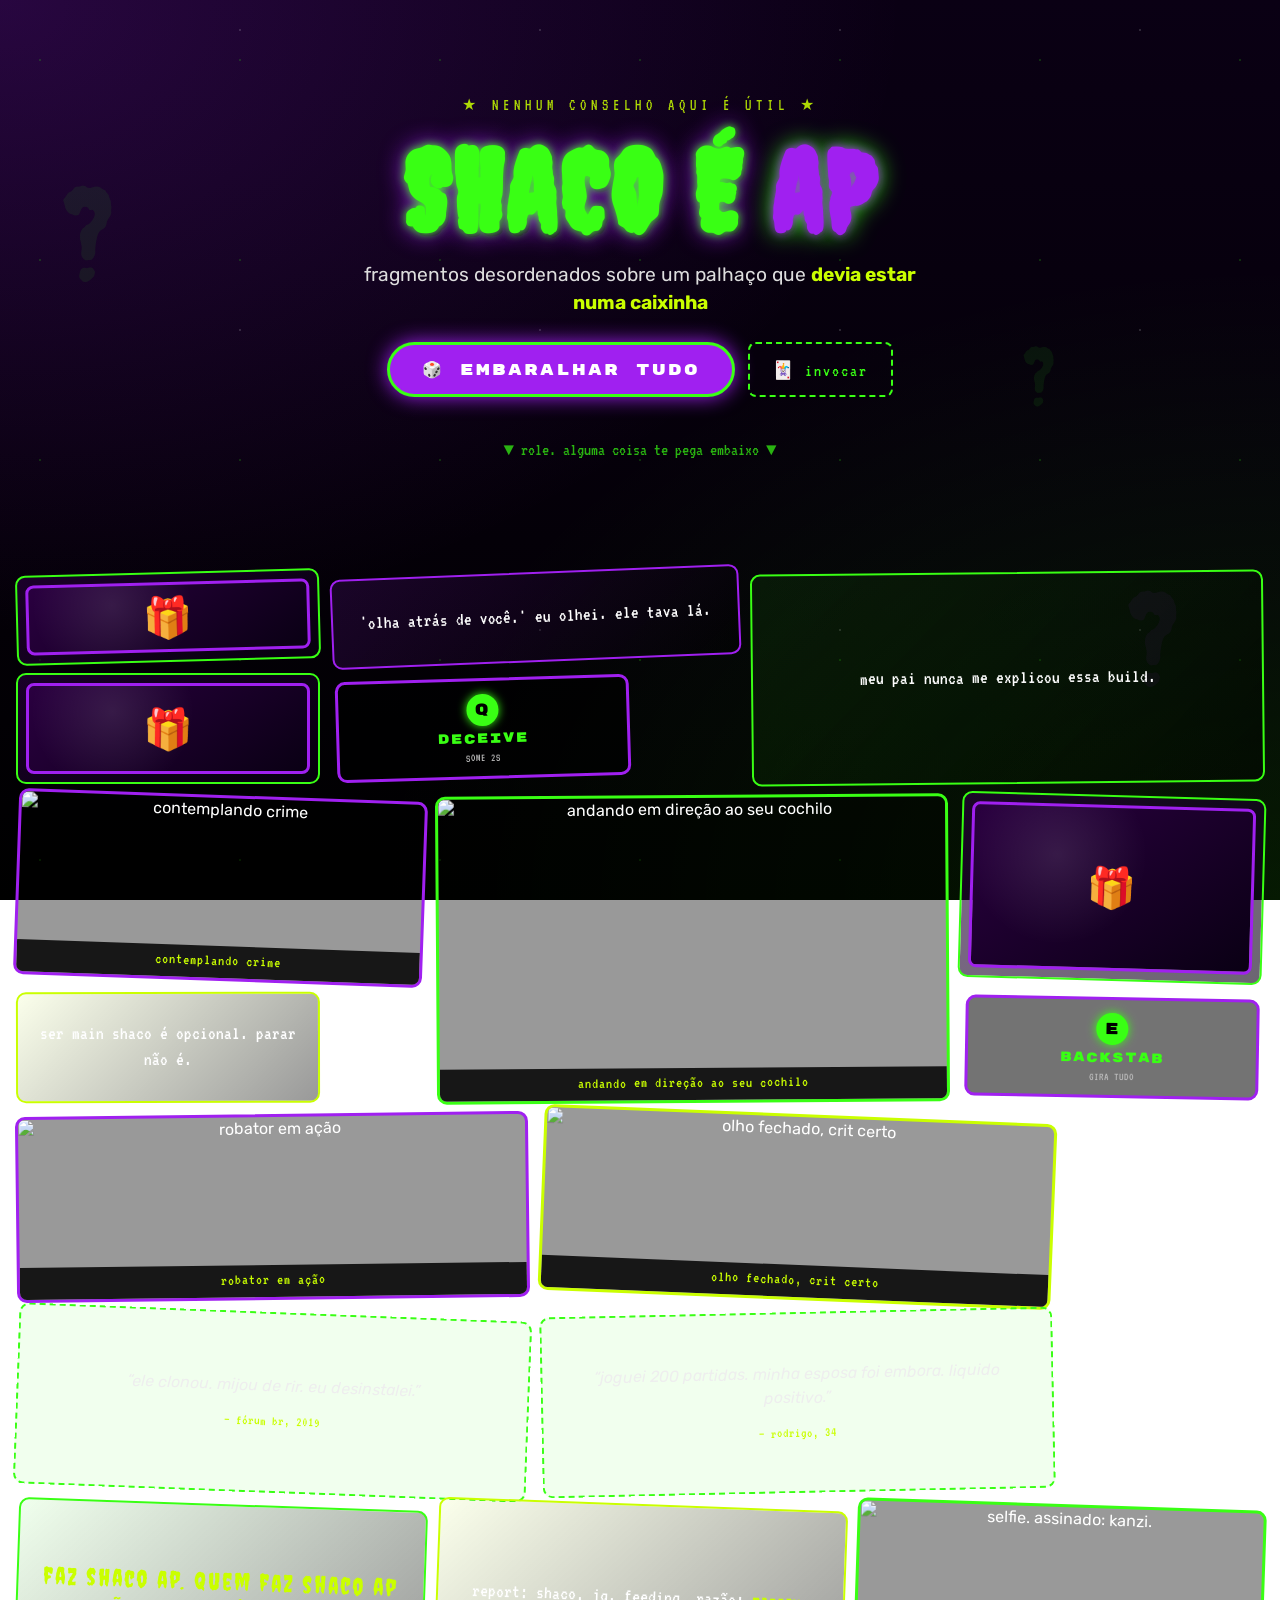
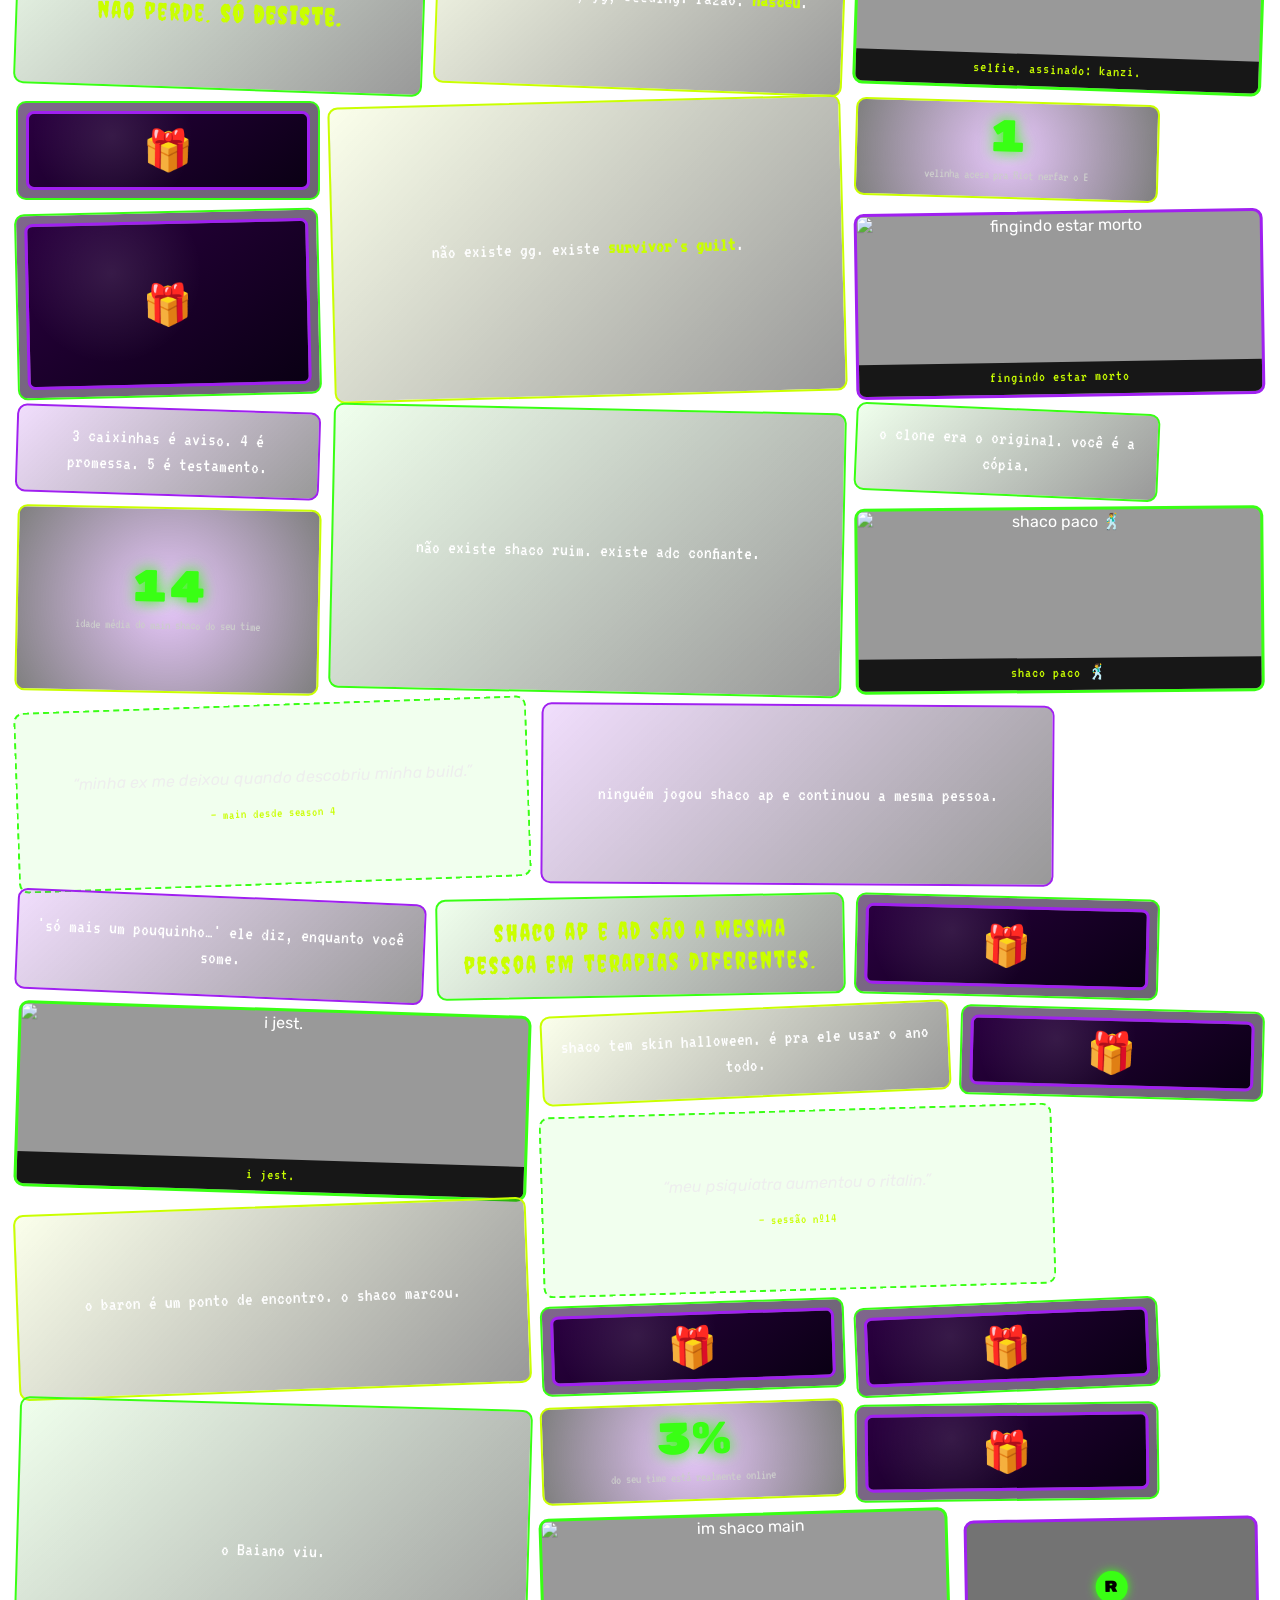
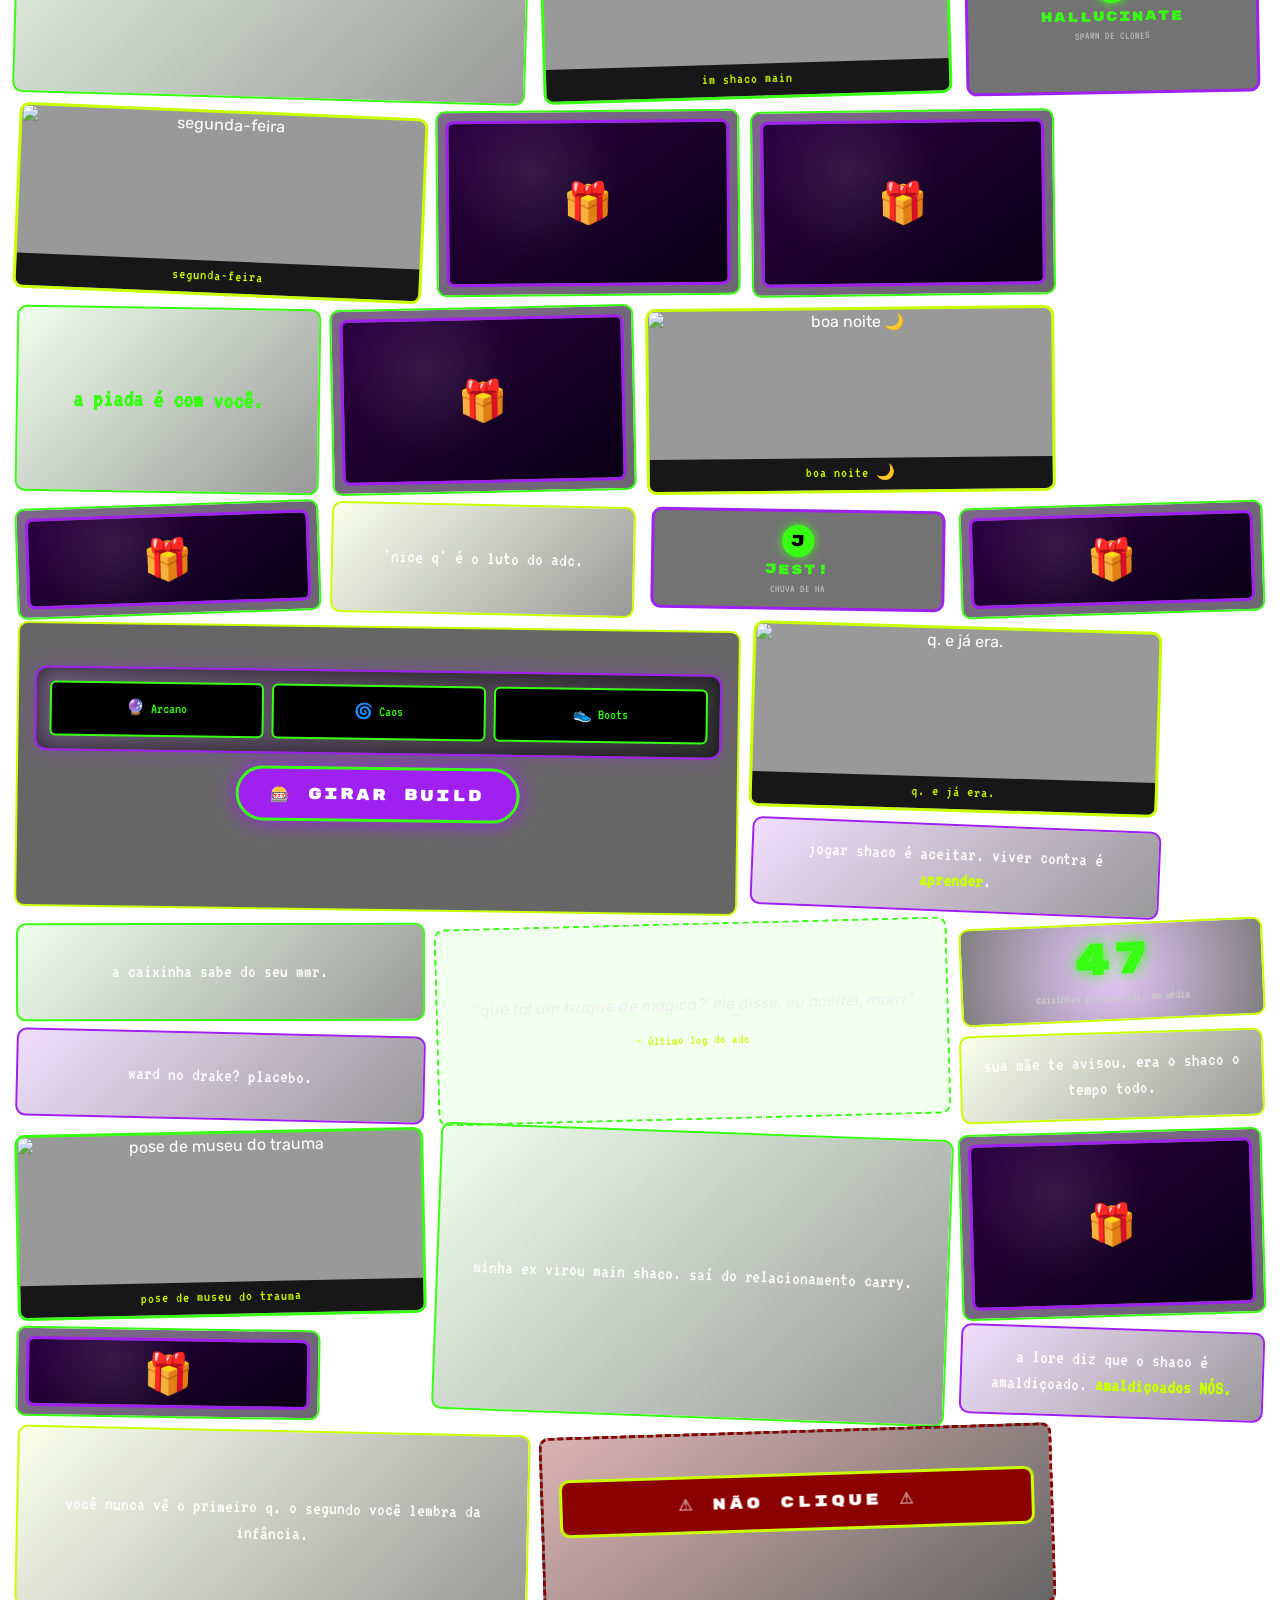
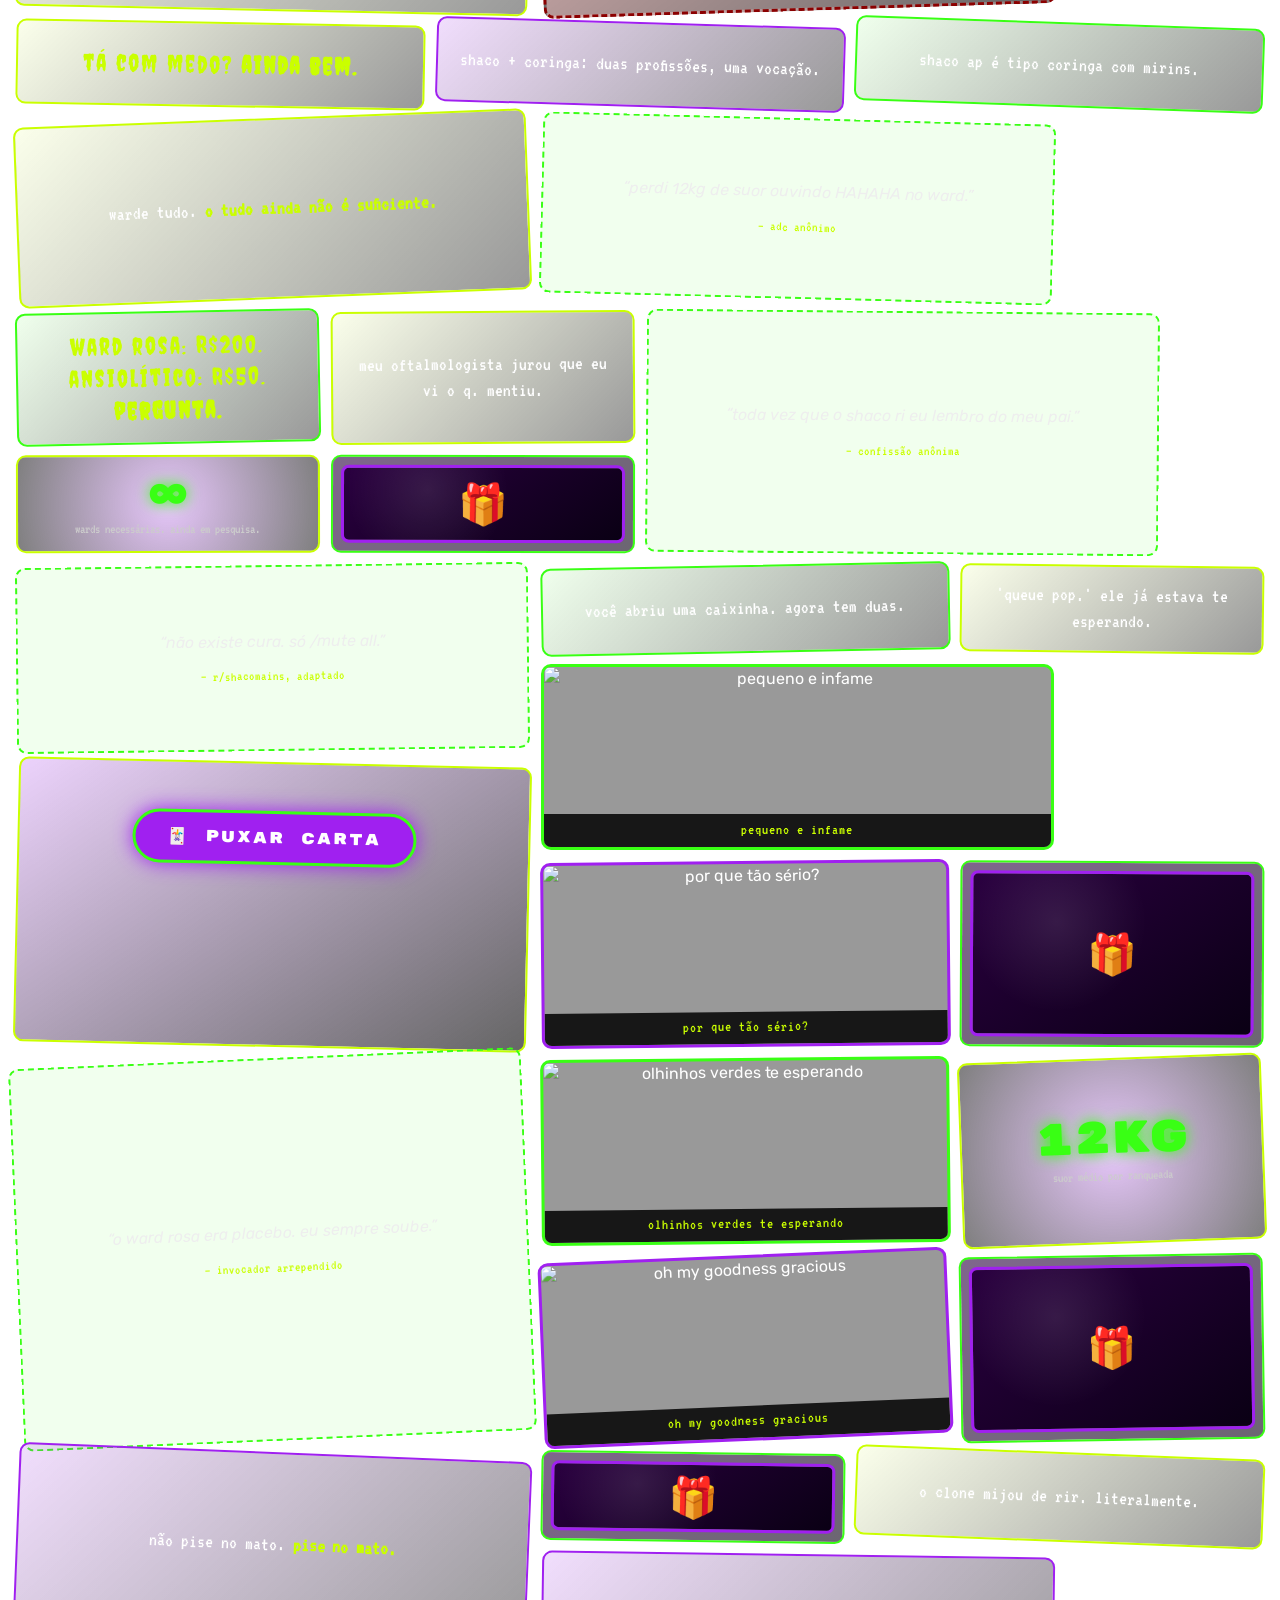
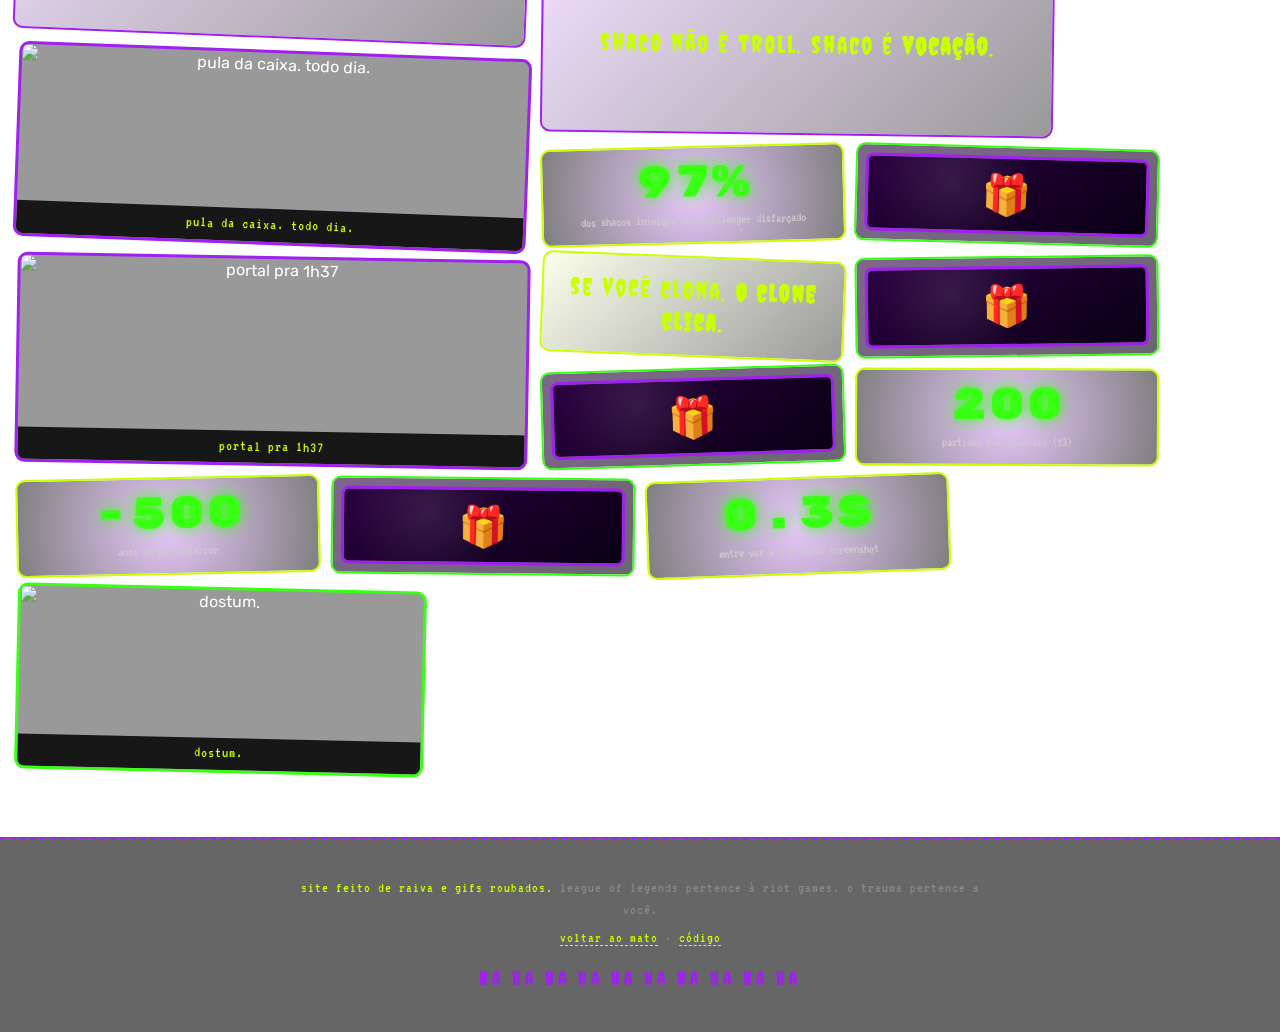
==== commit 59ebf34b: "Reapply "refactor: reinventa site como stream de chaos-grid" This reverts commit 42f54721091f032ee9d" ====
--- a/index.html
+++ b/index.html
@@ -3,8 +3,8 @@
 <head>
   <meta charset="UTF-8" />
   <meta name="viewport" content="width=device-width, initial-scale=1.0" />
-  <title>SHACO É AP — A piada é com você</title>
-  <meta name="description" content="Site irresponsavel com depoimentos, copypastas, quotes do demonio, poesia de boteco e 20 gifs. Nenhum item aqui e conselho." />
+  <title>SHACO É AP — fragmentos desordenados</title>
+  <meta name="description" content="Site-colagem com 80+ cards caoticos sobre o Shaco AP: piadas, caixinhas, gifs, depoimentos, spells. Embaralha a cada clique." />
   <link rel="icon" href="data:image/svg+xml,%3Csvg xmlns='http://www.w3.org/2000/svg' viewBox='0 0 100 100'%3E%3Ctext y='.9em' font-size='85'%3E🃏%3C/text%3E%3C/svg%3E" />
   <link rel="preconnect" href="https://fonts.googleapis.com" />
   <link rel="preconnect" href="https://fonts.gstatic.com" crossorigin />
@@ -17,572 +17,158 @@
   <span class="float-q">?</span>
 
   <main>
-    <!-- =================== HERO =================== -->
-    <section class="hero" id="top">
-      <p class="hero__eyebrow">★ advertência: pode conter piada ruim ★</p>
+    <header class="hero-mini">
+      <p class="hero__eyebrow">★ nenhum conselho aqui é útil ★</p>
       <h1>SHACO É <span>AP</span></h1>
       <p class="hero__sub">
-        Nenhum item deste site é <em>útil</em>. Nenhum conselho é <em>responsável</em>.
-        Nenhum depoimento é <em>verificado</em>. <br />
-        A piada <em>é com você</em>.
+        fragmentos desordenados sobre um palhaço que <em>devia estar numa caixinha</em>
       </p>
       <div class="hero__cta-group">
-        <a href="#falas" class="hero__cta">✦ deixa a dor chegar ✦</a>
-        <button id="invocar" class="btn-ghost">🃏 invocar shaco</button>
+        <button id="shuffle" class="btn-demon">🎲 embaralhar tudo</button>
+        <button id="invocar" class="btn-ghost">🃏 invocar</button>
       </div>
-      <img
-        class="hero__hero-gif"
-        src="https://media.tenor.com/X95_fOkzFOIAAAAM/shaco-honsementioned.gif"
-        alt="Shaco pulando da caixa"
-        loading="eager"
-      />
-      <span class="hero__scroll">▼ tem alguém atrás de você ▼</span>
-    </section>
-
-    <!-- =================== FALAS CANON =================== -->
-    <section id="falas">
-      <h2>Falas do <span>demônio</span></h2>
-      <p class="section__kicker">[ canon do jogo. ressignificadas pro seu trauma ]</p>
-
-      <ul class="meme-list">
-        <li>
-          <strong>canon ✦ #01</strong>
-          "Que tal um <em>truque de mágica</em>?"
-        </li>
-        <li>
-          <strong>canon ✦ #02</strong>
-          "E para o meu próximo truque, eu farei você <em>desaparecer</em>."
-        </li>
-        <li>
-          <strong>canon ✦ #03</strong>
-          "Por que tão sério?"
-        </li>
-        <li>
-          <strong>canon ✦ #04</strong>
-          "Agora você me vê… agora você não vê."
-        </li>
-        <li>
-          <strong>canon ✦ #05</strong>
-          "Olhe... atrás de você."
-        </li>
-        <li>
-          <strong>canon ✦ #06</strong>
-          "Só mais um pouquinho…"
-        </li>
-        <li>
-          <strong>canon ✦ #07</strong>
-          "Isto vai ser <em>divertido</em>!"
-        </li>
-        <li>
-          <strong>canon ✦ #08</strong>
-          "A piada é com você!" <span class="joke-badge">MAIN</span>
-        </li>
-      </ul>
-
-      <div class="gif-solo">
-        <img src="https://media.tenor.com/BT1t3WFaDSsAAAAM/i-jest-shaco.gif" alt="Shaco pixel art I jest" loading="lazy" />
-      </div>
-    </section>
-
-    <!-- =================== CAIXINHAS =================== -->
-    <section id="caixinhas">
-      <h2>Caixinhas do <span>demônio</span></h2>
-      <p class="section__kicker">[ clique se tiver coragem. algumas são armadilha ]</p>
-
-      <div class="box-grid">
-        <button class="box" data-prize="🎁 +1500 dano psicológico. bem feito." aria-label="caixinha 1">🎁</button>
-        <button class="box" data-prize="💀 parabéns, você morreu. fantasma é o próximo level." data-effect="shake" aria-label="caixinha 2">🎁</button>
-        <button class="box" data-prize="🪦 era mimic. caíste igual todo adc iluminado." aria-label="caixinha 3">🎁</button>
-        <button class="box" data-prize="🧾 drop raro: um boleto. vencido ontem." aria-label="caixinha 4">🎁</button>
-        <button class="box" data-prize="🃏 coringa ativo. +30% de pirar no jogo." aria-label="caixinha 5">🎁</button>
-        <button class="box" data-prize="🐟 peixe morto. shaco ap não farma, pesca." aria-label="caixinha 6">🎁</button>
-        <button class="box" data-prize="🫥 vazio. como seu elo. sinto muito." aria-label="caixinha 7">🎁</button>
-        <button class="box" data-prize="📦 uma caixinha dentro de outra caixinha. 🥴" aria-label="caixinha 8">🎁</button>
-        <button class="box" data-prize="⚠ ISSO ERA UMA ARMADILHA. TARDE DEMAIS." data-effect="shake" aria-label="caixinha 9">🎁</button>
-        <button class="box" data-prize="🗡 backstab. não vi acontecer, mas senti." aria-label="caixinha 10">🎁</button>
-        <button class="box" data-prize="🎭 trocou de main. agora é yasuo. pior ainda." aria-label="caixinha 11">🎁</button>
-        <button class="box" data-prize="✨ +1 ward rosa. use com sabedoria. (não vai usar)" aria-label="caixinha 12">🎁</button>
-      </div>
-
-      <p class="box-output" aria-live="polite"></p>
-    </section>
-
-    <!-- =================== DEPOIMENTOS =================== -->
-    <section id="depoimentos">
-      <h2>Depoimentos <span>reais</span></h2>
-      <p class="section__kicker">[ não são reais. mas também são ]</p>
-
-      <div class="quote">
-        Joguei 200 partidas de Shaco AP esse mês. Minha esposa foi embora, meu cachorro me olha com nojo, o Pinkward me seguiu no Twitter.
-        <strong style="display:block;margin-top:0.5rem;">Liquido positivo.</strong>
-        <cite>— rodrigo, 34, main desde season 4</cite>
-      </div>
-
-      <div class="gif-solo">
-        <img src="https://media.tenor.com/NBLyuTxv0A0AAAAM/shaco-bong.gif" alt="Shaco bobo da corte" loading="lazy" />
-      </div>
-
-      <div class="quote">
-        Perdi 12kg de suor quando escutei <em>HAHAHAHA</em> vindo do ward.
-        <cite>— adc anônimo, elo esmeralda</cite>
-      </div>
-
-      <div class="quote">
-        Falei pro psiquiatra que eu via risadas atrás de mim.
-        Ele disse que era Shaco. Aumentou o Ritalin.
-        <cite>— depoimento de paciente, clínica fictícia</cite>
-      </div>
-
-      <div class="gif-solo">
-        <img src="https://media.tenor.com/Y-fQ11vhaYEAAAAM/shaco-nedenbukadarciddisin.gif" alt="Shaco olhos vermelhos por que tão sério" loading="lazy" />
-      </div>
-
-      <div class="quote">
-        Meu irmão, eu vi o Shaco clonar. Eu vi o Shaco dançar. Eu vi o Shaco mijar de rir no meu cadáver.
-        <strong style="display:block;margin-top:0.5rem;">Hoje eu não jogo mais ranqueada.</strong>
-        <cite>— desabafo fórum br, 2019</cite>
-      </div>
-
-      <div class="quote">
-        Minha ex me abandonou quando soube que eu era main Shaco. Hoje só tenho R1 em soloQ e 47 caixinhas por partida.
-        <strong style="display:block;margin-top:0.5rem;">Valeu a pena.</strong>
-        <cite>— copypasta adaptada</cite>
-      </div>
-    </section>
-
-    <!-- =================== SHACO SYNDROME =================== -->
-    <section id="sindrome">
-      <h2>Síndrome <span>de Shaco</span></h2>
-      <p class="section__kicker">[ lei universal do lol, documentada ]</p>
-
-      <p class="text-center" style="font-size:1.3rem; max-width: 700px;">
-        <strong>Definição científica:</strong> o Shaco do <em>seu</em> time é 0/12 com headset da dollar tree.
-        O Shaco do <em>outro</em> time é rank 1 challenger, mãos de concertista, jogando com um
-        <em>banquinho</em> de cozinha por mousepad.
-      </p>
-
-      <div class="warning">
-        Não existe cura. Só existe aceitação. E /mute all.
-      </div>
-
-      <div class="gif-solo">
-        <img src="https://media.tenor.com/GQyJClFYLaYAAAAM/shaco-league-of-legends.gif" alt="im shaco main" loading="lazy" />
-      </div>
-    </section>
-
-    <!-- =================== COMPARAÇÕES =================== -->
-    <section id="vs">
-      <h2>Shaco <span>vs</span></h2>
-      <p class="section__kicker">[ comparações absurdas e emocionalmente precisas ]</p>
-
-      <div class="build-grid">
-        <div class="build-item">
-          <span class="emoji">💸</span>
-          <strong>Shaco vs Seu Boleto</strong>
-          <small>aparecem do nada, burst máximo, e você não tem visão.</small>
-        </div>
-        <div class="build-item">
-          <span class="emoji">🫠</span>
-          <strong>Shaco vs Depressão</strong>
-          <small>um ri, o outro te faz rir de nervoso. ambos invisíveis.</small>
-        </div>
-        <div class="build-item">
-          <span class="emoji">💔</span>
-          <strong>Shaco vs Seu Ex</strong>
-          <small>some por dias, reaparece no pior momento, e ainda clona.</small>
-        </div>
-        <div class="build-item">
-          <span class="emoji">🎭</span>
-          <strong>Shaco vs Coringa</strong>
-          <small>um tem filme com oscar. o outro tem 4 caixinhas no drake.</small>
-        </div>
-        <div class="build-item">
-          <span class="emoji">📉</span>
-          <strong>Shaco vs Sua MMR</strong>
-          <small>um sobe, o outro desce. adivinha qual é qual.</small>
-        </div>
-        <div class="build-item">
-          <span class="emoji">🧾</span>
-          <strong>Shaco vs INSS</strong>
-          <small>ambos te pegam por trás. só um é engraçado.</small>
-        </div>
-      </div>
-    </section>
-
-    <!-- =================== PUXA UMA CARTA =================== -->
-    <section id="carta">
-      <h2>Puxa uma <span>carta</span></h2>
-      <p class="section__kicker">[ o futuro está nas mãos do palhaço. você não escolhe ]</p>
-
-      <button id="puxar-carta" class="btn-demon">🃏 puxar carta do baralho</button>
-      <div id="carta-output" class="carta-container"></div>
-    </section>
-
-    <!-- =================== POESIA =================== -->
-    <section id="poesia">
-      <h2>Poesia <span>de boteco</span></h2>
-      <p class="section__kicker">[ rimas compostas às 3h da manhã, em queda livre de elo ]</p>
-
-      <div class="quote" style="font-family: 'VT323', monospace; font-size:1.5rem; line-height:1.8;">
-        Rosas são vermelhas, <br />
-        o mato é verdinho, <br />
-        você pisou em quatro caixinha <br />
-        e morreu sozinho.
-        <cite>— anonimo, ranqueada as 3:47</cite>
-      </div>
-
-      <div class="gif-solo">
-        <img src="https://media.tenor.com/kqbpKvIQnSEAAAAM/shaco-dostum.gif" alt="Shaco dostum meme" loading="lazy" />
-      </div>
-
-      <div class="quote" style="font-family: 'VT323', monospace; font-size:1.5rem; line-height:1.8;">
-        O real é o que te mata. <br />
-        O clone é o que ri depois. <br />
-        A gentileza vira pegadinha <br />
-        quando o palhaço é dos dois.
-        <cite>— haicai mal feito</cite>
-      </div>
-    </section>
-
-    <!-- =================== MEU PSICÓLOGO =================== -->
-    <section id="psico">
-      <h2>Meu <span>psicólogo</span> disse</h2>
-      <p class="section__kicker">[ relatos clínicos, modo terapia barata ]</p>
-
-      <div class="quote">
-        — Meu psicólogo: <em>o Shaco AP não existe, ele não pode te machucar</em>.<br />
-        — O Shaco AP do mato:
-        <cite>— formato clássico brasileiro</cite>
-      </div>
-
-      <div class="gif-solo">
-        <img src="https://media.tenor.com/yeR2U7TIIvMAAAAM/shaco-q-league-of-legends.gif" alt="Shaco Q invisibilidade" loading="lazy" />
-      </div>
-
-      <div class="quote">
-        Toda vez que o Shaco ri no meu ouvido, eu lembro do meu pai.
-        <cite>— legendas não identificadas</cite>
-      </div>
-
-      <div class="quote">
-        — Você sonhou com o quê? <br />
-        — Uma caixinha de presente. <br />
-        — E depois? <br />
-        — Nada. Foi só isso. Só a caixinha. Brilhando. <em>Perto do baron</em>.
-        <cite>— sessão nº 14, paciente permanece em ferro iv</cite>
-      </div>
-    </section>
-
-    <!-- =================== BUILD FAKE =================== -->
-    <section id="build-fake">
-      <h2>Build <span>oficial</span></h2>
-      <p class="section__kicker">[ atualizada pela riot na patch dos sonhos ]</p>
-
-      <p class="text-center" style="font-size:1.3rem; margin-bottom: 2rem;">
-        A build que <em>realmente</em> funciona, homologada pela comunidade:
-      </p>
-
-      <div class="build-grid">
-        <div class="build-item"><span class="emoji">🔮</span><strong>1x Arcano</strong><small>o item, o conceito, o estilo de vida.</small></div>
-        <div class="build-item"><span class="emoji">🦷</span><strong>1x Nashor</strong><small>agora seu AA também é traição.</small></div>
-        <div class="build-item"><span class="emoji">🌀</span><strong>1x Laço afetivo com o caos</strong><small>non-slot. item metafísico.</small></div>
-        <div class="build-item"><span class="emoji">📜</span><strong>1x Divórcio</strong><small>buff de +40 AP. nerfado em 2024.</small></div>
-        <div class="build-item"><span class="emoji">👟</span><strong>1x Boots</strong><small>qualquer uma. sinceramente qualquer uma.</small></div>
-        <div class="build-item"><span class="emoji">🐟</span><strong>1x Varinha de pesca</strong><small>shaco ap não farma. shaco ap pesca.</small></div>
-      </div>
-
-      <div class="warning">
-        Este set <em>não é aprovado</em> pela Riot. Está aprovado pelo demônio. Maior autoridade.
-      </div>
-    </section>
-
-    <!-- =================== SLOT DA BUILD =================== -->
-    <section id="slot">
-      <h2>Slot <span>da build</span></h2>
-      <p class="section__kicker">[ uma máquina decide por você. a riot comprou esta ]</p>
-
-      <div class="slot-machine" aria-label="slot machine de build">
-        <div class="reel" id="reel-1">🔮 Arcano</div>
-        <div class="reel" id="reel-2">🌀 Caos</div>
-        <div class="reel" id="reel-3">👟 Boots</div>
-      </div>
-      <button id="spin-btn" class="btn-demon">🎰 girar build</button>
-      <p id="slot-result" class="slot-result"></p>
-    </section>
-
-    <!-- =================== CLASSIFICADOS =================== -->
-    <section id="classificados">
-      <h2>Classificados <span>do demônio</span></h2>
-      <p class="section__kicker">[ quadro de avisos do servidor brasileiro ]</p>
-
-      <ul class="meme-list">
-        <li>
-          <strong>✦ procura-se</strong>
-          Shaco AP pra carry meu elo. Elo atual: ferro iv. Elo pretendido: ouro. Disponibilidade: sempre que a esposa dorme.
-        </li>
-        <li>
-          <strong>✦ vende-se</strong>
-          Dignidade, quase nova, uma dona só. Arranhões leves do último invade level 2.
-        </li>
-        <li>
-          <strong>✦ troca-se</strong>
-          Headset gamer por <em>paz de espírito</em>. Aceito propostas em MR.
-        </li>
-        <li>
-          <strong>✦ procura-se (urgente)</strong>
-          ADC que compre hexdrinker. Se você é esse ADC, me chame no privado. Posso te pagar em ouro, prata ou ctrl+4.
-        </li>
-        <li>
-          <strong>✦ aula particular</strong>
-          Ensino como fingir que não viu a caixinha. Curso de 4 sessões, certificado válido em qualquer ranqueada.
-        </li>
-        <li>
-          <strong>✦ aviso importante</strong>
-          Perdi o clone perto do baron dia 14/04. Quem achar me devolver. Última vez visto rindo.
-        </li>
-      </ul>
-
-      <div class="gif-solo">
-        <img src="https://media.tenor.com/m0-ZQAVlx18AAAAM/shaco-robator.gif" alt="Shaco robator" loading="lazy" />
-      </div>
-    </section>
-
-    <!-- =================== SPELLS =================== -->
-    <section id="spells">
-      <h2>Habilidades <span>especiais</span></h2>
-      <p class="section__kicker">[ aperte os botões. aguente as consequências ]</p>
-
-      <div class="spell-buttons">
-        <button id="spell-deceive" class="btn-spell">
-          <span class="key">Q</span>
-          Deceive
-          <small>esconder tudo por 2s</small>
-        </button>
-        <button id="spell-backstab" class="btn-spell">
-          <span class="key">E</span>
-          Backstab
-          <small>girar o mundo inteiro</small>
-        </button>
-        <button id="spell-hallucinate" class="btn-spell">
-          <span class="key">R</span>
-          Hallucinate
-          <small>invocar clones na tela</small>
-        </button>
-        <button id="spell-jest" class="btn-spell">
-          <span class="key">J</span>
-          JEST!
-          <small>chuva de HAHAHA</small>
-        </button>
-      </div>
-    </section>
-
-    <!-- =================== SÓ MAIN ENTENDE =================== -->
-    <section id="main">
-      <h2>Coisas que <span>só main</span> entende</h2>
-      <p class="section__kicker">[ se você não entende, ainda bem ]</p>
-
-      <ul class="meme-list">
-        <li>
-          <strong>✦</strong>
-          Clonar no nexus inimigo depois de perder 2 jogos seguidos, só pra rir.
-        </li>
-        <li>
-          <strong>✦</strong>
-          Trocar 200 ouro por 1 ward na base inimiga — e considerar lucro.
-        </li>
-        <li>
-          <strong>✦</strong>
-          Saber a posição exata do raptor azul dos 10 jungles adversários mais comuns.
-        </li>
-        <li>
-          <strong>✦</strong>
-          Sentir saudade da skin Asylum mesmo nunca tendo jogado com ela.
-        </li>
-        <li>
-          <strong>✦</strong>
-          47 caixinhas por partida, 4 kills, e a sensação de <em>obra completa</em>.
-        </li>
-        <li>
-          <strong>✦</strong>
-          Dar /all "nice q" depois que o oponente ultou em cima do seu clone.
-        </li>
-        <li>
-          <strong>✦</strong>
-          Não xingar no fim do jogo. Só rir. <em>HAHAHA</em>.
-        </li>
-      </ul>
-    </section>
-
-    <!-- =================== CIÊNCIA =================== -->
-    <section id="ciencia">
-      <h2>O que <span>a ciência</span> diz</h2>
-      <p class="section__kicker">[ dados de uma pesquisa que eu inventei agora ]</p>
-
-      <div class="build-grid">
-        <div class="build-item"><span class="emoji">📊</span><strong>97%</strong><small>dos Shacos inimigos são, estatisticamente, challenger disfarçado.</small></div>
-        <div class="build-item"><span class="emoji">😴</span><strong>3%</strong><small>do seu time está online. o resto está dormindo.</small></div>
-        <div class="build-item"><span class="emoji">⏱️</span><strong>0.3s</strong><small>tempo médio entre você ver o Q e virar screenshot.</small></div>
-        <div class="build-item"><span class="emoji">🧭</span><strong>∞</strong><small>quantidade de wards necessárias. solução ainda em pesquisa.</small></div>
-        <div class="build-item"><span class="emoji">🎂</span><strong>14 anos</strong><small>idade média do main Shaco AP do seu time.</small></div>
-        <div class="build-item"><span class="emoji">🕯️</span><strong>1</strong><small>velinha acesa pra riot pifar o e do shaco na próxima patch.</small></div>
-      </div>
-    </section>
-
-    <!-- =================== GALERIA =================== -->
-    <section id="galeria">
-      <h2>Galeria do <span>palhaço</span></h2>
-      <p class="section__kicker">[ olhe por alguns segundos. depois fecha a aba ]</p>
-
-      <div class="gif-grid">
-        <figure>
-          <img src="https://media.tenor.com/-Jvum_maHkIAAAAM/shaco-league-of-legends-clone.gif" alt="Shaco andando" loading="lazy" />
-          <figcaption>andando em direção à sua paz</figcaption>
-        </figure>
-        <figure>
-          <img src="https://media.tenor.com/LkINyQpujygAAAAM/shaco-shaco-lol.gif" alt="Shaco olhos verdes" loading="lazy" />
-          <figcaption>pov do seu trauma</figcaption>
-        </figure>
-        <figure>
-          <img src="https://media.tenor.com/ZfjhEWx97wcAAAAM/shaco.gif" alt="Shaco monstruoso" loading="lazy" />
-          <figcaption>boa noite, durma bem 🌙</figcaption>
-        </figure>
-        <figure>
-          <img src="https://media.tenor.com/iwJuc1p4kl0AAAAM/shaco.gif" alt="Shaco selfie main" loading="lazy" />
-          <figcaption>selfie do demônio</figcaption>
-        </figure>
-        <figure>
-          <img src="https://media.tenor.com/felX8uwcIa8AAAAM/shaco-emote-shaco.gif" alt="Shaco emote" loading="lazy" />
-          <figcaption>humor médio da segunda-feira</figcaption>
-        </figure>
-        <figure>
-          <img src="https://media.tenor.com/jb3P5ykckQoAAAAM/shaco-league-of-legends.gif" alt="Shaco caído" loading="lazy" />
-          <figcaption>fingindo estar morto (não está)</figcaption>
-        </figure>
-        <figure>
-          <img src="https://media.tenor.com/PZidE5I2pD4AAAAM/shaco-league-of-legends.gif" alt="Shaco oh my goodness" loading="lazy" />
-          <figcaption>oh my goodness gracious</figcaption>
-        </figure>
-        <figure>
-          <img src="https://media.tenor.com/5nhWcbcHb88AAAAM/shaco-paco-lol.gif" alt="Shaco Paco" loading="lazy" />
-          <figcaption>shaco paco 🕺</figcaption>
-        </figure>
-        <figure>
-          <img src="https://media.tenor.com/TSjgPqBO6A4AAAAM/shaco.gif" alt="Shaco cartoon" loading="lazy" />
-          <figcaption>pequeno e infame</figcaption>
-        </figure>
-        <figure>
-          <img src="https://media.tenor.com/OyJ9G_S7n-YAAAAM/shaco-soulfither.gif" alt="Shaco portal" loading="lazy" />
-          <figcaption>portal pra 1h37 da manhã</figcaption>
-        </figure>
-        <figure>
-          <img src="https://media.tenor.com/Uz81MImktvIAAAAM/shaco-shaco-gayming.gif" alt="Shaco gayming" loading="lazy" />
-          <figcaption>fechando o olho antes do crit</figcaption>
-        </figure>
-        <figure>
-          <img src="https://media.tenor.com/Hq7KtCAo7i0AAAAM/lolgel.gif" alt="Shaco com chapéu" loading="lazy" />
-          <figcaption>contemplando o crime</figcaption>
-        </figure>
-      </div>
-    </section>
-
-    <!-- =================== FINAL =================== -->
-    <section id="final">
-      <h2>A última <span>piada</span></h2>
-      <p class="section__kicker">[ leia devagar. ou não ]</p>
-
-      <div class="quote" style="font-size:1.4rem;">
-        — Rir ou chorar? <br />
-        <em>— pergunta o Shaco, enquanto você faz os dois.</em>
-        <cite>— filosofia do Bufão Demoníaco</cite>
-      </div>
-
-      <p class="text-center mt-3" style="font-family:'VT323',monospace;font-size:1.4rem;color:var(--shaco-acid);">
-        Obrigado pela sua atenção. <br />
-        A caixinha <em>sempre esteve</em> atrás de você.
-      </p>
-
-      <div class="danger-zone">
-        <p style="font-family:'VT323',monospace;font-size:1.3rem;color:var(--shaco-acid);margin-bottom:1.5rem;">
-          último botão. o palhaço mandou <em>não clicar</em>.
-        </p>
-        <button id="nao-clique" class="btn-danger">⚠ NÃO CLIQUE AQUI ⚠</button>
-        <p id="click-counter" class="click-counter"></p>
-      </div>
-    </section>
-
-    <!-- =================== FOOTER =================== -->
+      <p class="hero__scroll">▼ role. alguma coisa te pega embaixo ▼</p>
+    </header>
+
+    <div id="chaos" class="chaos-grid" aria-live="polite"></div>
+    <p class="box-output" aria-live="polite"></p>
+
     <footer>
-      <h3>★ A PIADA É COM VOCÊ ★</h3>
-      <p>
-        Site feito por zoeira, não por dinheiro. League of Legends e Shaco pertencem à Riot Games.
-        O trauma pertence a você.
-      </p>
-      <p>
-        Nenhum ADC foi machucado durante a produção. <br />
-        (vários foram machucados depois. constantemente.)
-      </p>
-      <p style="margin-top: 1.5rem;">
-        <a href="https://tenor.com/pt-BR/search/shaco-gifs" target="_blank" rel="noopener">GIFs: tenor.com/search/shaco</a>
-        <span style="opacity:0.5"> · </span>
-        <a href="#top">voltar ao mato</a>
-      </p>
-      <p class="laugh">HA HA HA HA HA HA HA HA HA HA HA HA</p>
+      <p><em>site feito de raiva e gifs roubados.</em> league of legends pertence à riot games. o trauma pertence a você.</p>
+      <p><a href="#top" onclick="window.scrollTo(0,0);return false;">voltar ao mato</a> · <a href="https://github.com/gabriel20angelo-web/shaco-ap" target="_blank" rel="noopener">código</a></p>
+      <p class="laugh">HA HA HA HA HA HA HA HA HA HA</p>
     </footer>
   </main>
 
   <script>
     const rand = (arr) => arr[Math.floor(Math.random() * arr.length)];
-
-    // ===== HA! flutuante ao clicar (não em botões interativos) =====
-    const clickMsgs = ['HA!', 'HAHA!', 'HAHAHA!', 'olha atrás', 'a piada é com você', 'só mais um pouquinho', 'truque!', '?', 'te peguei', 'não confia'];
-    document.addEventListener('click', (e) => {
-      if (e.target.closest('.box, .btn-demon, .btn-spell, .btn-ghost, .btn-danger, #spin-btn, #puxar-carta, #nao-clique, #invocar, summary, details, .hero__cta')) return;
-      const t = document.createElement('span');
-      t.textContent = rand(clickMsgs);
-      t.style.cssText = `
-        position: fixed;
-        left: ${e.clientX}px;
-        top: ${e.clientY}px;
-        color: #39ff14;
-        font-family: 'Creepster', cursive;
-        font-size: ${1.5 + Math.random() * 1.5}rem;
-        pointer-events: none;
-        z-index: 9999;
-        text-shadow: 0 0 10px #a020f0;
-        transition: all 1.2s ease-out;
-        transform: translate(-50%, -50%) rotate(${(Math.random()-0.5) * 30}deg);
-      `;
-      document.body.appendChild(t);
-      requestAnimationFrame(() => {
-        t.style.transform = `translate(${(Math.random()-0.5) * 120}px, -180%) rotate(${(Math.random()-0.5) * 40}deg)`;
-        t.style.opacity = '0';
-      });
-      setTimeout(() => t.remove(), 1200);
-    });
-
-    // ===== CAIXINHAS =====
-    const boxOutput = document.querySelector('.box-output');
-    document.querySelectorAll('.box').forEach(box => {
-      box.addEventListener('click', () => {
-        box.classList.add('opened');
-        box.textContent = '🃏';
-        boxOutput.textContent = box.dataset.prize;
-        boxOutput.classList.remove('show');
-        void boxOutput.offsetWidth;
-        boxOutput.classList.add('show');
-        if (box.dataset.effect === 'shake') {
-          document.body.classList.add('shaken');
-          setTimeout(() => document.body.classList.remove('shaken'), 500);
-        }
-        setTimeout(() => {
-          box.classList.remove('opened');
-          box.textContent = '🎁';
-        }, 4000);
-      });
-    });
-
-    // ===== PUXA CARTA =====
-    const cartas = [
+    const randInt = (a, b) => Math.floor(Math.random() * (b - a + 1)) + a;
+
+    // ============ DADOS ============
+
+    const JOKES = [
+      "shaco não é troll. shaco é <em>vocação</em>.",
+      "3 caixinhas é aviso. 4 é promessa. 5 é testamento.",
+      "warde tudo. <em>o tudo ainda não é suficiente.</em>",
+      "o clone era o original. você é a cópia.",
+      "ser main shaco é opcional. parar não é.",
+      "'queue pop.' ele já estava te esperando.",
+      "a caixinha sabe do seu mmr.",
+      "o Baiano viu.",
+      "não existe gg. existe <em>survivor's guilt</em>.",
+      "ward rosa: R$200. ansiolítico: R$50. <em>pergunta.</em>",
+      "meu pai nunca me explicou essa build.",
+      "'olha atrás de você.' eu olhei. ele tava lá.",
+      "report: shaco, jg, feeding. razão: <em>nasceu</em>.",
+      "shaco + coringa: duas profissões, uma vocação.",
+      "tá com medo? <em>ainda bem.</em>",
+      "você nunca vê o primeiro q. o segundo você lembra da infância.",
+      "shaco ap é tipo coringa com mirins.",
+      "não pise no mato. <em>pise no mato.</em>",
+      "meu oftalmologista jurou que eu vi o q. mentiu.",
+      "minha ex virou main shaco. saí do relacionamento carry.",
+      "shaco tem skin halloween. é pra ele usar o ano todo.",
+      "se você clona, <em>o clone clica.</em>",
+      "'nice q' é o luto do adc.",
+      "<strong>a piada é com você.</strong>",
+      "shaco ap e ad são a mesma pessoa em terapias diferentes.",
+      "não existe shaco ruim. existe adc confiante.",
+      "o clone mijou de rir. literalmente.",
+      "ward no drake? placebo.",
+      "você abriu uma caixinha. agora tem duas.",
+      "jogar shaco é aceitar. viver contra é <em>aprender</em>.",
+      "ninguém jogou shaco ap e continuou a mesma pessoa.",
+      "'só mais um pouquinho…' ele diz, enquanto você some.",
+      "a lore diz que o shaco é amaldiçoado. <em>amaldiçoados NÓS.</em>",
+      "o baron é um ponto de encontro. o shaco marcou.",
+      "faz shaco ap. quem faz shaco ap não perde. <em>só desiste.</em>",
+      "sua mãe te avisou. era o shaco o tempo todo."
+    ];
+
+    const BOXES = [
+      { prize: "🎁 +1500 dano psicológico. é de graça." },
+      { prize: "💀 você morreu antes de clicar.", effect: "shake" },
+      { prize: "🪦 era mimic. caíste bonito." },
+      { prize: "🧾 boleto vencido. hoje." },
+      { prize: "🃏 coringa ativo. +30% de pirar no jogo." },
+      { prize: "🐟 peixe morto. shaco não farma, pesca." },
+      { prize: "🫥 vazio. como seu elo." },
+      { prize: "📦 outra caixinha dentro. clica de novo?" },
+      { prize: "⚠ armadilha. tarde demais.", effect: "shake" },
+      { prize: "🗡 backstab. senti, não vi." },
+      { prize: "🎭 virou main yasuo. pior ainda." },
+      { prize: "✨ 1 ward rosa. vc não vai usar." },
+      { prize: "🌀 você virou clone do clone." },
+      { prize: "🎲 rolou 1 natural. game over." },
+      { prize: "📉 -20 LP em vida real." },
+      { prize: "🎂 happy birthday do palhaço. 0 anos." },
+      { prize: "👀 alguém te viu." },
+      { prize: "🔔 notificação: ele chegou." },
+      { prize: "🎯 alvo marcado: você.", effect: "shake" },
+      { prize: "🗝 chave pra porta inexistente." },
+      { prize: "🦷 um dente. não é seu." },
+      { prize: "📜 contrato: você é main shaco agora." },
+      { prize: "🌙 boa noite. não durma." },
+      { prize: "🧿 olho grande do shaco em você." },
+      { prize: "🧃 suco. ele cuspiu dentro." }
+    ];
+
+    const GIFS = [
+      { src: "https://media.tenor.com/X95_fOkzFOIAAAAM/shaco-honsementioned.gif", caption: "pula da caixa. todo dia." },
+      { src: "https://media.tenor.com/BT1t3WFaDSsAAAAM/i-jest-shaco.gif", caption: "i jest." },
+      { src: "https://media.tenor.com/NBLyuTxv0A0AAAAM/shaco-bong.gif", caption: "pose de museu do trauma" },
+      { src: "https://media.tenor.com/LkINyQpujygAAAAM/shaco-shaco-lol.gif", caption: "olhinhos verdes te esperando" },
+      { src: "https://media.tenor.com/yeR2U7TIIvMAAAAM/shaco-q-league-of-legends.gif", caption: "q. e já era." },
+      { src: "https://media.tenor.com/-Jvum_maHkIAAAAM/shaco-league-of-legends-clone.gif", caption: "andando em direção ao seu cochilo" },
+      { src: "https://media.tenor.com/GQyJClFYLaYAAAAM/shaco-league-of-legends.gif", caption: "im shaco main" },
+      { src: "https://media.tenor.com/ZfjhEWx97wcAAAAM/shaco.gif", caption: "boa noite 🌙" },
+      { src: "https://media.tenor.com/iwJuc1p4kl0AAAAM/shaco.gif", caption: "selfie. assinado: kanzi." },
+      { src: "https://media.tenor.com/felX8uwcIa8AAAAM/shaco-emote-shaco.gif", caption: "segunda-feira" },
+      { src: "https://media.tenor.com/kqbpKvIQnSEAAAAM/shaco-dostum.gif", caption: "dostum." },
+      { src: "https://media.tenor.com/jb3P5ykckQoAAAAM/shaco-league-of-legends.gif", caption: "fingindo estar morto" },
+      { src: "https://media.tenor.com/Y-fQ11vhaYEAAAAM/shaco-nedenbukadarciddisin.gif", caption: "por que tão sério?" },
+      { src: "https://media.tenor.com/PZidE5I2pD4AAAAM/shaco-league-of-legends.gif", caption: "oh my goodness gracious" },
+      { src: "https://media.tenor.com/5nhWcbcHb88AAAAM/shaco-paco-lol.gif", caption: "shaco paco 🕺" },
+      { src: "https://media.tenor.com/TSjgPqBO6A4AAAAM/shaco.gif", caption: "pequeno e infame" },
+      { src: "https://media.tenor.com/m0-ZQAVlx18AAAAM/shaco-robator.gif", caption: "robator em ação" },
+      { src: "https://media.tenor.com/OyJ9G_S7n-YAAAAM/shaco-soulfither.gif", caption: "portal pra 1h37" },
+      { src: "https://media.tenor.com/Uz81MImktvIAAAAM/shaco-shaco-gayming.gif", caption: "olho fechado, crit certo" },
+      { src: "https://media.tenor.com/Hq7KtCAo7i0AAAAM/lolgel.gif", caption: "contemplando crime" }
+    ];
+
+    const QUOTES = [
+      { text: "joguei 200 partidas. minha esposa foi embora. liquido positivo.", cite: "rodrigo, 34" },
+      { text: "perdi 12kg de suor ouvindo HAHAHA no ward.", cite: "adc anônimo" },
+      { text: "meu psiquiatra aumentou o ritalin.", cite: "sessão nº14" },
+      { text: "ele clonou. mijou de rir. eu desinstalei.", cite: "fórum br, 2019" },
+      { text: "minha ex me deixou quando descobriu minha build.", cite: "main desde season 4" },
+      { text: "toda vez que o shaco ri eu lembro do meu pai.", cite: "confissão anônima" },
+      { text: "o ward rosa era placebo. eu sempre soube.", cite: "invocador arrependido" },
+      { text: "não existe cura. só /mute all.", cite: "r/shacomains, adaptado" },
+      { text: "'que tal um truque de mágica?' ele disse. eu aceitei. morri.", cite: "último log do adc" }
+    ];
+
+    const STATS = [
+      { value: "97%", label: "dos shacos inimigos são challenger disfarçado" },
+      { value: "0.3s", label: "entre ver o Q e virar screenshot" },
+      { value: "∞", label: "wards necessárias. ainda em pesquisa." },
+      { value: "14", label: "idade média do main shaco do seu time" },
+      { value: "1", label: "velinha acesa pra Riot nerfar o E" },
+      { value: "47", label: "caixinhas por partida, em média" },
+      { value: "200", label: "partidas por divórcio (±3)" },
+      { value: "12kg", label: "suor médio por ranqueada" },
+      { value: "-500", label: "anos de paz interior" },
+      { value: "3%", label: "do seu time está realmente online" }
+    ];
+
+    const SPELLS = [
+      { key: "Q", name: "Deceive", desc: "some 2s", act: "deceive" },
+      { key: "E", name: "Backstab", desc: "gira tudo", act: "backstab" },
+      { key: "R", name: "Hallucinate", desc: "spawn de clones", act: "hallucinate" },
+      { key: "J", name: "JEST!", desc: "chuva de HA", act: "jest" }
+    ];
+
+    const CARTAS = [
       "Seu próximo jogo vai ter Shaco no inimigo. Sinto muito.",
       "Você vai comprar Malmortius. Era pra comprar Banshee. Paciência.",
       "A caixinha que você pisou era do Shaco ALIADO. Não ajudou.",
@@ -590,91 +176,242 @@
       "Você vai clonar no Nexus inimigo e rir. Sua vida vai melhorar.",
       "Hoje é dia de ranqueada. Volta amanhã. Por favor.",
       "O ADC inimigo é seu ex. Boa sorte nisso.",
-      "Shaco AP é o caminho. O caminho é escorregadio e mal iluminado.",
+      "Shaco AP é o caminho. O caminho é escorregadio.",
       "O Baiano vai comentar sua gameplay. Não vai ser bonito.",
-      "Seu jungler é 0/4. Mas tem 14 farm. Ele tá se esforçando.",
+      "Seu jungler é 0/4, mas tem 14 farm. Ele tá se esforçando.",
       "A ward que você colocou tá no tribo errado desde o início.",
       "Você vai ler esta carta, achar graça, e perder mesmo assim.",
       "Parabéns. Você tirou Shaco main. Não tem mais volta.",
-      "Seu support comprou Redenção contra time full AP. Respira fundo.",
+      "Seu support comprou Redenção contra time full AP. Respira.",
       "O inimigo tem Teemo, Fiddle e Shaco. Só entra se quiser sofrer.",
-      "A Riot vai nerfar o E do Shaco. Daqui a 4 patches. Aguenta.",
+      "A Riot vai nerfar o E do Shaco. Daqui a 4 patches.",
       "Você vai ver um Shaco farmando krug. É armadilha. Corre.",
       "Hoje o jogo trava no loading. É o universo te salvando."
     ];
-    let cartaCount = 0;
-    document.getElementById('puxar-carta')?.addEventListener('click', () => {
-      cartaCount++;
+
+    const SLOT_ITEMS = {
+      1: ['🔮 Arcano', '🎩 Rabadon', '🌙 Luden', '🦷 Nashor', '💀 Malignance', '🔥 Shadowflame', '🧙 Liandry', '⚡ Stormsurge'],
+      2: ['🌀 Caos', '📜 Divórcio', '🧾 Boleto', '🎁 47 Caixinhas', '🕊 Paz', '🫠 Pânico', '🎭 Trauma', '💀 Vazio'],
+      3: ['👟 Boots', '⏳ Zhonya', '🪄 Varinha', '🧹 Vassoura', '🚗 Carro Velho', '🦠 Void', '🔮 Banshee', '💎 Morello']
+    };
+
+    const SLOT_REACTIONS = [
+      '✨ CARRY GARANTIDO ✨', '🔔 RITO NERFA ISSO', '👑 META DEFINIDA',
+      '😈 O PALHAÇO APROVA', '🤡 TROLL PICK CONFIRMADO', '💀 VOCÊ FOI DEMITIDO',
+      '📉 REPORTA VOCÊ MESMO', '✌ ELO FICA', '🎯 NÃO ERRA UM', '🚨 HOTFIX NECESSÁRIO'
+    ];
+
+    // ============ BUILD CHAOS GRID ============
+
+    function shuffle(arr) {
+      for (let i = arr.length - 1; i > 0; i--) {
+        const j = Math.floor(Math.random() * (i + 1));
+        [arr[i], arr[j]] = [arr[j], arr[i]];
+      }
+      return arr;
+    }
+
+    function mkCard(type, size) {
+      const c = document.createElement('div');
+      c.className = 'card';
+      c.dataset.type = type;
+      c.dataset.size = size;
+      c.style.setProperty('--rot', ((Math.random() - 0.5) * 5).toFixed(1) + 'deg');
+      return c;
+    }
+
+    function buildItems() {
+      const items = [];
+      JOKES.forEach(j => items.push({ type: 'joke', data: j }));
+      BOXES.forEach(b => items.push({ type: 'box', data: b }));
+      GIFS.forEach(g => items.push({ type: 'gif', data: g }));
+      QUOTES.forEach(q => items.push({ type: 'quote', data: q }));
+      STATS.forEach(s => items.push({ type: 'stat', data: s }));
+      SPELLS.forEach(s => items.push({ type: 'spell', data: s }));
+      items.push({ type: 'carta' });
+      items.push({ type: 'slot' });
+      items.push({ type: 'danger' });
+      return items;
+    }
+
+    function renderItem(item) {
+      let c;
+      switch (item.type) {
+        case 'joke': {
+          const s = rand(['xs', 's', 's', 'm']);
+          c = mkCard('joke', s);
+          c.innerHTML = `<p>${item.data}</p>`;
+          return c;
+        }
+        case 'box': {
+          c = mkCard('box', 'xs');
+          const btn = document.createElement('button');
+          btn.className = 'box';
+          btn.textContent = '🎁';
+          btn.dataset.prize = item.data.prize;
+          if (item.data.effect) btn.dataset.effect = item.data.effect;
+          c.appendChild(btn);
+          return c;
+        }
+        case 'gif': {
+          const s = rand(['s', 's', 'm']);
+          c = mkCard('gif', s);
+          c.innerHTML = `<img src="${item.data.src}" alt="${item.data.caption}" loading="lazy"><figcaption>${item.data.caption}</figcaption>`;
+          return c;
+        }
+        case 'quote': {
+          c = mkCard('quote', 'm');
+          c.innerHTML = `<p>“${item.data.text}”</p><cite>— ${item.data.cite}</cite>`;
+          return c;
+        }
+        case 'stat': {
+          c = mkCard('stat', 'xs');
+          c.innerHTML = `<div class="stat-value">${item.data.value}</div><div class="stat-label">${item.data.label}</div>`;
+          return c;
+        }
+        case 'spell': {
+          c = mkCard('spell', 'xs');
+          c.innerHTML = `<button class="btn-spell" data-spell="${item.data.act}"><span class="key">${item.data.key}</span><span>${item.data.name}</span><small>${item.data.desc}</small></button>`;
+          return c;
+        }
+        case 'carta': {
+          c = mkCard('carta', 'm');
+          c.innerHTML = `
+            <div class="card-inner">
+              <button id="puxar-carta" class="btn-demon">🃏 puxar carta</button>
+              <div id="carta-output" class="carta-container"></div>
+            </div>`;
+          return c;
+        }
+        case 'slot': {
+          c = mkCard('slot', 'l');
+          c.innerHTML = `
+            <div class="card-inner">
+              <div class="slot-machine">
+                <div class="reel" id="reel-1">🔮 Arcano</div>
+                <div class="reel" id="reel-2">🌀 Caos</div>
+                <div class="reel" id="reel-3">👟 Boots</div>
+              </div>
+              <button id="spin-btn" class="btn-demon">🎰 girar build</button>
+              <p id="slot-result" class="slot-result"></p>
+            </div>`;
+          return c;
+        }
+        case 'danger': {
+          c = mkCard('danger', 'm');
+          c.innerHTML = `
+            <div class="card-inner">
+              <button id="nao-clique" class="btn-danger">⚠ NÃO CLIQUE ⚠</button>
+              <p id="click-counter" class="click-counter"></p>
+            </div>`;
+          return c;
+        }
+      }
+    }
+
+    function renderChaos() {
+      const grid = document.getElementById('chaos');
+      grid.innerHTML = '';
+      const items = shuffle(buildItems());
+      const frag = document.createDocumentFragment();
+      items.forEach(item => {
+        const el = renderItem(item);
+        if (el) frag.appendChild(el);
+      });
+      grid.appendChild(frag);
+      attachInteractions();
+    }
+
+    // ============ INTERATIVIDADE ============
+
+    const boxOutput = document.querySelector('.box-output');
+
+    function openBox(btn) {
+      btn.classList.add('opened');
+      btn.textContent = '🃏';
+      boxOutput.textContent = btn.dataset.prize;
+      boxOutput.classList.remove('show');
+      void boxOutput.offsetWidth;
+      boxOutput.classList.add('show');
+      if (btn.dataset.effect === 'shake') {
+        document.body.classList.add('shaken');
+        setTimeout(() => document.body.classList.remove('shaken'), 500);
+      }
+      setTimeout(() => {
+        btn.classList.remove('opened');
+        btn.textContent = '🎁';
+      }, 3500);
+    }
+
+    function puxarCarta() {
       const out = document.getElementById('carta-output');
+      if (!out) return;
+      const n = (parseInt(out.dataset.count || '0', 10) + 1);
+      out.dataset.count = n;
       out.innerHTML = '';
       const div = document.createElement('div');
       div.className = 'carta';
-      div.setAttribute('data-num', '#' + String(cartaCount).padStart(3, '0'));
-      div.textContent = rand(cartas);
+      div.setAttribute('data-num', '#' + String(n).padStart(3, '0'));
+      div.textContent = rand(CARTAS);
       out.appendChild(div);
-    });
-
-    // ===== SLOT MACHINE =====
-    const slotItems = {
-      1: ['🔮 Arcano', '🎩 Rabadon', '🌙 Luden', '🦷 Nashor', '💀 Malignance', '🔥 Shadowflame', '🧙 Liandry', '⚡ Stormsurge'],
-      2: ['🌀 Caos', '📜 Divórcio', '🧾 Boleto', '🎁 47 Caixinhas', '🕊 Paz de Espírito', '🫠 Pânico', '🎭 Trauma', '💀 Vazio'],
-      3: ['👟 Boots', '⏳ Zhonya', '🪄 Varinha', '🧹 Vassoura', '🚗 Carro Velho', '🦠 Void', '🔮 Banshee', '💎 Morellonomicon']
-    };
-    const slotReactions = [
-      '✨ CARRY GARANTIDO ✨',
-      '🔔 RITO NERFA ISSO',
-      '👑 META DEFINIDA',
-      '😈 O PALHAÇO APROVA',
-      '🤡 TROLL PICK CONFIRMADO',
-      '💀 VOCÊ FOI DEMITIDO',
-      '📉 REPORTA VOCÊ MESMO',
-      '✌ ELO FICA',
-      '🎯 NÃO ERRA UM',
-      '🚨 HOTFIX NECESSÁRIO'
-    ];
-    document.getElementById('spin-btn')?.addEventListener('click', () => {
+    }
+
+    function spinSlot() {
       const result = document.getElementById('slot-result');
+      if (!result) return;
       result.classList.remove('show');
       result.textContent = '';
       [1, 2, 3].forEach((i) => {
         const reel = document.getElementById('reel-' + i);
+        if (!reel) return;
         reel.classList.add('spinning');
         let ticks = 0;
-        const maxTicks = 12 + i * 5;
+        const max = 10 + i * 5;
         const interval = setInterval(() => {
-          reel.textContent = rand(slotItems[i]);
+          reel.textContent = rand(SLOT_ITEMS[i]);
           ticks++;
-          if (ticks >= maxTicks) {
+          if (ticks >= max) {
             clearInterval(interval);
             reel.classList.remove('spinning');
             if (i === 3) {
               setTimeout(() => {
-                result.textContent = rand(slotReactions);
+                result.textContent = rand(SLOT_REACTIONS);
                 result.classList.add('show');
               }, 200);
             }
           }
         }, 80);
       });
-    });
-
-    // ===== SPELLS =====
+    }
+
     function cooldown(btn, ms) {
       btn.classList.add('cooldown');
       setTimeout(() => btn.classList.remove('cooldown'), ms);
     }
 
-    document.getElementById('spell-deceive')?.addEventListener('click', (e) => {
-      document.body.classList.add('deceive');
-      setTimeout(() => document.body.classList.remove('deceive'), 2000);
-      cooldown(e.currentTarget, 2500);
-    });
-
-    document.getElementById('spell-backstab')?.addEventListener('click', (e) => {
-      document.body.classList.add('backstab');
-      setTimeout(() => document.body.classList.remove('backstab'), 1400);
-      cooldown(e.currentTarget, 1800);
-    });
+    function castSpell(act, btn) {
+      if (btn?.classList.contains('cooldown')) return;
+      switch (act) {
+        case 'deceive':
+          document.body.classList.add('deceive');
+          setTimeout(() => document.body.classList.remove('deceive'), 2000);
+          if (btn) cooldown(btn, 2500);
+          break;
+        case 'backstab':
+          document.body.classList.add('backstab');
+          setTimeout(() => document.body.classList.remove('backstab'), 1400);
+          if (btn) cooldown(btn, 1800);
+          break;
+        case 'hallucinate':
+          spawnClones('https://media.tenor.com/yeR2U7TIIvMAAAAM/shaco-q-league-of-legends.gif', 6);
+          if (btn) cooldown(btn, 4000);
+          break;
+        case 'jest':
+          rainHA(40, 60);
+          if (btn) cooldown(btn, 3000);
+          break;
+      }
+    }
 
     function spawnClones(src, count) {
       for (let i = 0; i < count; i++) {
@@ -684,19 +421,10 @@
         c.style.left = Math.random() * 85 + '%';
         c.style.top = (10 + Math.random() * 75) + '%';
         document.body.appendChild(c);
-        setTimeout(() => {
-          c.style.transition = 'all 0.4s';
-          c.style.opacity = '0';
-          c.style.transform = 'scale(0) rotate(360deg)';
-        }, 2500 + i * 250);
+        setTimeout(() => { c.style.transition = 'all 0.4s'; c.style.opacity = '0'; c.style.transform = 'scale(0) rotate(360deg)'; }, 2500 + i * 250);
         setTimeout(() => c.remove(), 3500 + i * 250);
       }
     }
-
-    document.getElementById('spell-hallucinate')?.addEventListener('click', (e) => {
-      spawnClones('https://media.tenor.com/yeR2U7TIIvMAAAAM/shaco-q-league-of-legends.gif', 6);
-      cooldown(e.currentTarget, 4000);
-    });
 
     function rainHA(count, speedMs) {
       const frases = ['HA!', 'HAHA!', 'HAHAHA!', '🃏', 'HA HA HA'];
@@ -715,55 +443,82 @@
       }
     }
 
-    document.getElementById('spell-jest')?.addEventListener('click', (e) => {
-      rainHA(40, 60);
-      cooldown(e.currentTarget, 3000);
+    // Click delegate — 1 listener pro grid inteiro
+    function attachInteractions() {
+      // nada por item — tudo via delegate no document
+    }
+
+    document.addEventListener('click', (e) => {
+      const box = e.target.closest('.box');
+      if (box) { openBox(box); return; }
+
+      const spell = e.target.closest('[data-spell]');
+      if (spell) { castSpell(spell.dataset.spell, spell); return; }
+
+      if (e.target.closest('#puxar-carta')) { puxarCarta(); return; }
+      if (e.target.closest('#spin-btn')) { spinSlot(); return; }
+      if (e.target.closest('#nao-clique')) { naoCliqueHandler(); return; }
+      if (e.target.closest('#shuffle')) { renderChaos(); window.scrollTo({ top: 0, behavior: 'smooth' }); return; }
+      if (e.target.closest('#invocar')) {
+        document.body.classList.add('shaken');
+        setTimeout(() => document.body.classList.remove('shaken'), 500);
+        spawnClones('https://media.tenor.com/X95_fOkzFOIAAAAM/shaco-honsementioned.gif', 4);
+        rainHA(20, 80);
+        return;
+      }
+
+      // fallback: HA flutuante pra qualquer outro clique
+      const ignores = ['a', 'summary', 'details', 'button', 'input'];
+      if (ignores.some(t => e.target.closest(t))) return;
+      const msgs = ['HA!', 'HAHA!', 'olha atrás', 'a piada é com você', 'truque!', '?', 'te peguei'];
+      const t = document.createElement('span');
+      t.textContent = rand(msgs);
+      t.style.cssText = `
+        position: fixed; left:${e.clientX}px; top:${e.clientY}px;
+        color:#39ff14; font-family:'Creepster',cursive;
+        font-size:${1.3 + Math.random()*1.2}rem;
+        pointer-events:none; z-index:9999;
+        text-shadow:0 0 10px #a020f0;
+        transition:all 1.2s ease-out;
+        transform:translate(-50%,-50%) rotate(${(Math.random()-0.5)*30}deg);
+      `;
+      document.body.appendChild(t);
+      requestAnimationFrame(() => {
+        t.style.transform = `translate(${(Math.random()-0.5)*100}px,-180%) rotate(${(Math.random()-0.5)*40}deg)`;
+        t.style.opacity = '0';
+      });
+      setTimeout(() => t.remove(), 1200);
     });
 
-    // ===== INVOCAR SHACO (hero) =====
-    document.getElementById('invocar')?.addEventListener('click', () => {
-      document.body.classList.add('shaken');
-      setTimeout(() => document.body.classList.remove('shaken'), 500);
-      spawnClones('https://media.tenor.com/X95_fOkzFOIAAAAM/shaco-honsementioned.gif', 4);
-      rainHA(20, 80);
-    });
-
-    // ===== NÃO CLIQUE =====
+    // Nao Clique
     let clickCount = 0;
     const naoCliqueMsgs = [
-      '🃏 eu avisei.',
-      '🃏 você clicou. previsível.',
-      '🃏 olha o que você fez.',
-      '🃏 isso vai pro report.',
-      '🃏 você clicou DE NOVO?',
-      '🃏 tá feliz agora?',
-      '🃏 boa sorte dormindo.',
-      '🃏 o palhaço anotou seu nome.',
-      '🃏 você é o alvo agora.',
-      '🃏 HAHAHAHAHAHA'
-    ];
-    document.getElementById('nao-clique')?.addEventListener('click', () => {
+      '🃏 eu avisei.', '🃏 previsível.', '🃏 olha o que você fez.',
+      '🃏 vai pro report.', '🃏 de NOVO?', '🃏 tá feliz?',
+      '🃏 boa sorte dormindo.', '🃏 ele anotou seu nome.', '🃏 HAHAHAHA'
+    ];
+    function naoCliqueHandler() {
       clickCount++;
-      document.getElementById('click-counter').textContent =
-        'cliques: ' + clickCount + ' · o palhaço tá rindo de você ' + clickCount + 'x mais';
-      rainHA(60, 40);
+      const cc = document.getElementById('click-counter');
+      if (cc) cc.textContent = 'cliques: ' + clickCount + ' · rindo de você ' + clickCount + 'x mais';
+      rainHA(50, 40);
       document.body.classList.add('shaken');
       setTimeout(() => document.body.classList.remove('shaken'), 500);
       if (clickCount === 1 || clickCount % 3 === 0) {
         setTimeout(() => alert(rand(naoCliqueMsgs)), 400);
       }
-    });
-
-    // ===== Konami code =====
+    }
+
+    // Konami
     const konami = [38,38,40,40,37,39,37,39,66,65];
     let kpos = 0;
     document.addEventListener('keydown', (e) => {
       if (e.keyCode === konami[kpos]) {
         kpos++;
         if (kpos === konami.length) {
-          alert('🃏 VOCÊ ENCONTROU O CLONE. A PIADA ERA COM VOCÊ O TEMPO TODO. 🃏');
-          document.getElementById('spell-hallucinate')?.click();
-          document.getElementById('spell-jest')?.click();
+          alert('🃏 a piada era com você o tempo todo. 🃏');
+          castSpell('hallucinate');
+          castSpell('jest');
           kpos = 0;
         }
       } else {
@@ -771,33 +526,29 @@
       }
     });
 
-    // ===== Notificação surpresa após 15s =====
-    setTimeout(() => {
+    // Notificação surpresa recorrente
+    function popSurprise() {
+      const avisos = [
+        '👀 alguém está te observando',
+        '🃏 clicou em algo?',
+        '📦 uma caixinha apareceu em algum card',
+        '⚠ cuidado com a próxima piada',
+        '💀 ele voltou pro mapa',
+        '🔔 you have been noticed',
+        '🗡 backstab é sempre.',
+        '🃏 ele tá na próxima aba'
+      ];
       const s = document.createElement('div');
-      s.textContent = '👀 alguém está te observando';
-      s.style.cssText = `
-        position: fixed;
-        bottom: 1.5rem;
-        right: 1.5rem;
-        background: #000;
-        border: 2px solid #39ff14;
-        color: #caff00;
-        padding: 0.8rem 1.2rem;
-        font-family: 'VT323', monospace;
-        font-size: 1rem;
-        border-radius: 8px;
-        z-index: 9998;
-        animation: pop-text 0.6s;
-        cursor: pointer;
-        box-shadow: 0 0 20px #a020f0;
-      `;
-      s.addEventListener('click', () => {
-        s.remove();
-        rainHA(15, 80);
-      });
+      s.className = 'surprise-toast';
+      s.textContent = rand(avisos);
+      s.addEventListener('click', () => { s.remove(); rainHA(12, 80); });
       document.body.appendChild(s);
-      setTimeout(() => s.remove(), 7000);
-    }, 12000);
+      setTimeout(() => { if (s.parentNode) s.remove(); }, 6000);
+    }
+    setTimeout(() => { popSurprise(); setInterval(popSurprise, 35000); }, 10000);
+
+    // Bootstrap
+    renderChaos();
   </script>
 </body>
 </html>
--- a/style.css
+++ b/style.css
@@ -1,6 +1,6 @@
-/* ============================================
-   SHACO AP — Stylesheet do Demônio Palhaço
-   ============================================ */
+/* ==========================================================
+   SHACO É AP — stylesheet caótico
+   ========================================================== */
 
 :root {
   --shaco-green: #39ff14;
@@ -10,15 +10,9 @@
   --shaco-acid: #caff00;
 }
 
-* {
-  box-sizing: border-box;
-  margin: 0;
-  padding: 0;
-}
-
-html {
-  scroll-behavior: smooth;
-}
+* { box-sizing: border-box; margin: 0; padding: 0; }
+
+html { scroll-behavior: smooth; }
 
 body {
   font-family: 'Rubik', system-ui, sans-serif;
@@ -30,103 +24,85 @@
   color: #fff;
   min-height: 100vh;
   overflow-x: hidden;
+  line-height: 1.5;
   cursor: url("data:image/svg+xml;utf8,<svg xmlns='http://www.w3.org/2000/svg' width='32' height='32' viewBox='0 0 32 32'><text y='26' font-size='28'>🗡️</text></svg>"), auto;
-  line-height: 1.6;
-}
-
-h1, h2, h3, h4 {
-  font-family: 'Creepster', 'Impact', cursive;
-  letter-spacing: 3px;
-  line-height: 1.1;
-}
-
-/* Fundinho de "névoa" com pontinhos piscando */
+}
+
+h1, h2, h3 { font-family: 'Creepster', 'Impact', cursive; letter-spacing: 3px; line-height: 1.1; }
+
 body::before {
   content: '';
   position: fixed;
   inset: 0;
   pointer-events: none;
   background-image:
-    radial-gradient(2px 2px at 20% 30%, rgba(57, 255, 20, 0.4) 50%, transparent 50%),
-    radial-gradient(1px 1px at 60% 70%, rgba(160, 32, 240, 0.5) 50%, transparent 50%),
-    radial-gradient(2px 2px at 80% 10%, rgba(255, 255, 255, 0.3) 50%, transparent 50%),
-    radial-gradient(1px 1px at 40% 90%, rgba(57, 255, 20, 0.4) 50%, transparent 50%);
-  background-size: 200px 200px, 150px 150px, 300px 300px, 250px 250px;
-  animation: float-particles 20s linear infinite;
-  opacity: 0.7;
+    radial-gradient(2px 2px at 20% 30%, rgba(57, 255, 20, 0.3) 50%, transparent 50%),
+    radial-gradient(1px 1px at 60% 70%, rgba(160, 32, 240, 0.4) 50%, transparent 50%),
+    radial-gradient(2px 2px at 80% 10%, rgba(255, 255, 255, 0.25) 50%, transparent 50%);
+  background-size: 200px 200px, 150px 150px, 300px 300px;
+  animation: float-particles 25s linear infinite;
+  opacity: 0.6;
   z-index: 0;
 }
 
 @keyframes float-particles {
-  0% { background-position: 0 0, 0 0, 0 0, 0 0; }
-  100% { background-position: 200px 200px, -150px 150px, 300px -300px, -250px 250px; }
-}
-
-main {
-  position: relative;
-  z-index: 1;
-}
-
-/* ============================================
-   HERO
-   ============================================ */
-
-.hero {
-  min-height: 100vh;
+  0% { background-position: 0 0, 0 0, 0 0; }
+  100% { background-position: 200px 200px, -150px 150px, 300px -300px; }
+}
+
+main { position: relative; z-index: 1; }
+
+/* ==========================================================
+   HERO mini
+   ========================================================== */
+
+.hero-mini {
+  min-height: 60vh;
   display: flex;
   flex-direction: column;
   align-items: center;
   justify-content: center;
   text-align: center;
-  padding: 2rem 1rem;
+  padding: 3rem 1rem 2rem;
   position: relative;
 }
 
 .hero__eyebrow {
   font-family: 'VT323', monospace;
-  font-size: 1.2rem;
+  font-size: 1rem;
   color: var(--shaco-acid);
   text-transform: uppercase;
-  letter-spacing: 6px;
-  margin-bottom: 1rem;
-  opacity: 0.8;
+  letter-spacing: 5px;
+  margin-bottom: 0.8rem;
+  opacity: 0.85;
   animation: blink 2s infinite;
 }
 
 @keyframes blink {
-  0%, 60%, 100% { opacity: 0.8; }
+  0%, 60%, 100% { opacity: 0.85; }
   30% { opacity: 0.3; }
 }
 
-.hero h1 {
-  font-size: clamp(3rem, 12vw, 9rem);
+.hero-mini h1 {
+  font-size: clamp(3rem, 11vw, 7rem);
   color: var(--shaco-green);
-  text-shadow:
-    0 0 10px var(--shaco-green),
-    0 0 25px var(--shaco-purple),
-    0 0 50px var(--shaco-purple),
-    4px 4px 0 #000;
+  text-shadow: 0 0 10px var(--shaco-green), 0 0 25px var(--shaco-purple), 3px 3px 0 #000;
   animation: glitch 4s infinite;
-  margin-bottom: 1rem;
-}
-
-.hero h1 span {
+  margin-bottom: 0.5rem;
+}
+
+.hero-mini h1 span {
   color: var(--shaco-purple);
-  text-shadow:
-    0 0 10px var(--shaco-purple),
-    0 0 25px var(--shaco-green),
-    4px 4px 0 #000;
+  text-shadow: 0 0 10px var(--shaco-purple), 0 0 25px var(--shaco-green), 3px 3px 0 #000;
   display: inline-block;
   animation: wiggle 3s ease-in-out infinite;
 }
 
 @keyframes glitch {
-  0%, 100% { transform: translate(0, 0); }
-  10% { transform: translate(-3px, 1px); filter: hue-rotate(15deg); }
-  20% { transform: translate(2px, -1px); }
+  0%, 100% { transform: translate(0); }
+  10% { transform: translate(-2px, 1px); filter: hue-rotate(15deg); }
   30% { transform: translate(-1px, 2px); filter: hue-rotate(-15deg); }
-  40% { transform: translate(1px, -2px); }
-  50% { transform: translate(0, 0); filter: none; }
+  50% { transform: translate(0); filter: none; }
 }
 
 @keyframes wiggle {
@@ -135,10 +111,10 @@
 }
 
 .hero__sub {
-  font-size: clamp(1rem, 2vw, 1.4rem);
-  max-width: 700px;
-  color: #eee;
-  margin-bottom: 2.5rem;
+  font-size: clamp(0.95rem, 2vw, 1.2rem);
+  max-width: 600px;
+  color: #ddd;
+  margin-bottom: 1.5rem;
   padding: 0 1rem;
 }
 
@@ -148,559 +124,37 @@
   font-weight: bold;
 }
 
-.hero__cta {
-  display: inline-flex;
-  align-items: center;
-  gap: 0.6rem;
-  background: var(--shaco-purple);
-  color: #fff;
-  font-family: 'Rubik Mono One', monospace;
-  padding: 1.2rem 2.5rem;
+.hero__cta-group {
+  display: flex;
+  flex-wrap: wrap;
+  gap: 0.8rem;
+  justify-content: center;
+  margin-bottom: 1.5rem;
+}
+
+.hero__scroll {
+  font-family: 'VT323', monospace;
+  color: var(--shaco-green);
   font-size: 1.1rem;
-  text-decoration: none;
-  border: 3px solid var(--shaco-green);
-  border-radius: 999px;
-  text-transform: uppercase;
-  letter-spacing: 2px;
-  box-shadow:
-    0 0 20px var(--shaco-purple),
-    0 0 40px rgba(160, 32, 240, 0.6);
-  transition: all 0.3s;
-  animation: pulse 2s infinite;
-}
-
-.hero__cta:hover {
-  transform: scale(1.08) rotate(-2deg);
-  background: var(--shaco-green);
-  color: #000;
-  box-shadow: 0 0 40px var(--shaco-green);
-}
-
-@keyframes pulse {
-  0%, 100% { box-shadow: 0 0 20px var(--shaco-purple), 0 0 40px rgba(160, 32, 240, 0.6); }
-  50% { box-shadow: 0 0 30px var(--shaco-green), 0 0 60px rgba(57, 255, 20, 0.6); }
-}
-
-.hero__hero-gif {
-  margin-top: 3rem;
-  max-width: 400px;
-  width: 90%;
-  border: 4px solid var(--shaco-green);
-  border-radius: 12px;
-  box-shadow:
-    0 0 40px var(--shaco-purple),
-    0 20px 60px rgba(0, 0, 0, 0.8);
-  transform: rotate(-2deg);
-  animation: float 6s ease-in-out infinite;
-}
-
-@keyframes float {
-  0%, 100% { transform: rotate(-2deg) translateY(0); }
-  50% { transform: rotate(2deg) translateY(-15px); }
-}
-
-.hero__scroll {
-  position: absolute;
-  bottom: 2rem;
-  font-family: 'VT323', monospace;
-  color: var(--shaco-green);
-  font-size: 1.5rem;
+  margin-top: 1rem;
   animation: bounce 1.5s infinite;
+  opacity: 0.7;
 }
 
 @keyframes bounce {
   0%, 100% { transform: translateY(0); }
-  50% { transform: translateY(10px); }
-}
-
-/* ============================================
-   SECTIONS GERAIS
-   ============================================ */
-
-section {
-  padding: 5rem 1.5rem;
-  max-width: 1100px;
-  margin: 0 auto;
-  position: relative;
-}
-
-section > h2 {
-  font-size: clamp(2.2rem, 6vw, 4.5rem);
-  color: var(--shaco-purple);
-  text-shadow:
-    0 0 15px var(--shaco-purple),
-    3px 3px 0 #000;
-  margin-bottom: 0.5rem;
-  text-align: center;
-  transform: rotate(-1deg);
-}
-
-section > h2 span {
-  color: var(--shaco-green);
-  text-shadow:
-    0 0 15px var(--shaco-green),
-    3px 3px 0 #000;
-}
-
-.section__kicker {
-  text-align: center;
-  font-family: 'VT323', monospace;
-  color: var(--shaco-acid);
-  letter-spacing: 4px;
-  margin-bottom: 3rem;
-  text-transform: uppercase;
-  font-size: 1.1rem;
-}
-
-section p {
-  font-size: 1.1rem;
-  margin-bottom: 1rem;
-  max-width: 800px;
-  margin-left: auto;
-  margin-right: auto;
-}
-
-section p strong {
-  color: var(--shaco-green);
-  text-shadow: 0 0 8px rgba(57, 255, 20, 0.5);
-}
-
-section p em {
-  color: var(--shaco-acid);
-  font-style: normal;
-}
-
-/* ============================================
-   GIFS SPAM
-   ============================================ */
-
-.gif-solo {
-  display: flex;
-  justify-content: center;
-  margin: 3rem auto;
-  max-width: 520px;
-}
-
-.gif-solo img {
-  width: 100%;
-  border: 4px solid var(--shaco-green);
-  border-radius: 10px;
-  box-shadow: 0 0 30px rgba(160, 32, 240, 0.6);
-  transform: rotate(-3deg);
-  transition: transform 0.4s;
-}
-
-.gif-solo img:hover {
-  transform: rotate(0) scale(1.03);
-}
-
-.gif-solo:nth-child(even) img {
-  transform: rotate(3deg);
-  border-color: var(--shaco-purple);
-}
-
-.gif-solo:nth-child(even) img:hover {
-  transform: rotate(0) scale(1.03);
-}
-
-.gif-grid {
-  display: grid;
-  grid-template-columns: repeat(auto-fill, minmax(220px, 1fr));
-  gap: 1.25rem;
-  margin: 3rem 0;
-}
-
-.gif-grid figure {
-  overflow: hidden;
-  border: 3px solid var(--shaco-purple);
-  border-radius: 8px;
-  background: #000;
-  box-shadow: 0 0 20px rgba(160, 32, 240, 0.4);
-  transition: all 0.3s;
-  position: relative;
-}
-
-.gif-grid figure:nth-child(3n) { border-color: var(--shaco-green); }
-.gif-grid figure:nth-child(3n+1) { border-color: var(--shaco-acid); }
-
-.gif-grid figure:hover {
-  transform: scale(1.05) rotate(-2deg);
-  z-index: 2;
-  box-shadow: 0 0 40px var(--shaco-green);
-}
-
-.gif-grid img {
-  width: 100%;
-  height: 220px;
-  object-fit: cover;
-  display: block;
-}
-
-.gif-grid figcaption {
-  padding: 0.7rem;
-  font-family: 'VT323', monospace;
-  font-size: 1.1rem;
-  color: var(--shaco-acid);
-  text-align: center;
-  background: rgba(0, 0, 0, 0.7);
-}
-
-/* ============================================
-   BUILD (grid de itens)
-   ============================================ */
-
-.build-grid {
-  display: grid;
-  grid-template-columns: repeat(auto-fit, minmax(180px, 1fr));
-  gap: 1rem;
-  margin: 2rem 0;
-}
-
-.build-item {
-  background: linear-gradient(145deg, rgba(160, 32, 240, 0.2), rgba(57, 255, 20, 0.05));
-  border: 2px solid var(--shaco-purple);
-  padding: 1.5rem 1rem;
-  border-radius: 10px;
-  text-align: center;
-  transition: all 0.3s;
-  position: relative;
-}
-
-.build-item:hover {
-  transform: translateY(-5px) rotate(-1deg);
-  border-color: var(--shaco-green);
-  box-shadow: 0 10px 30px rgba(57, 255, 20, 0.3);
-}
-
-.build-item .emoji {
-  font-size: 2.5rem;
-  display: block;
-  margin-bottom: 0.5rem;
-}
-
-.build-item strong {
-  display: block;
-  color: var(--shaco-green);
-  font-size: 1.1rem;
-  margin-bottom: 0.3rem;
-}
-
-.build-item small {
-  color: #aaa;
-  font-size: 0.85rem;
-}
-
-/* ============================================
-   COMBO (steps)
-   ============================================ */
-
-.combo {
-  max-width: 700px;
-  margin: 2rem auto;
-}
-
-.combo ol {
-  list-style: none;
-  counter-reset: step;
-}
-
-.combo li {
-  counter-increment: step;
-  padding: 1.2rem 1.2rem 1.2rem 4.5rem;
-  border-left: 4px solid var(--shaco-green);
-  margin: 1rem 0;
-  background: rgba(57, 255, 20, 0.05);
-  font-size: 1.15rem;
-  position: relative;
-  border-radius: 0 8px 8px 0;
-  transition: all 0.3s;
-}
-
-.combo li:hover {
-  background: rgba(57, 255, 20, 0.1);
-  transform: translateX(8px);
-}
-
-.combo li::before {
-  content: counter(step);
-  position: absolute;
-  left: 0.7rem;
-  top: 50%;
-  transform: translateY(-50%);
-  background: var(--shaco-green);
-  color: #000;
-  width: 2.8rem;
-  height: 2.8rem;
-  display: flex;
-  align-items: center;
-  justify-content: center;
-  border-radius: 50%;
-  font-family: 'Rubik Mono One', monospace;
-  font-weight: bold;
-  font-size: 1.2rem;
-  box-shadow: 0 0 15px var(--shaco-green);
-}
-
-.combo li strong {
-  color: var(--shaco-acid);
-  display: block;
-  margin-bottom: 0.2rem;
-}
-
-/* ============================================
-   QUOTES / MEMES
-   ============================================ */
-
-.quote {
-  max-width: 800px;
-  margin: 3rem auto;
-  padding: 2rem;
-  border: 2px dashed var(--shaco-purple);
-  background: rgba(160, 32, 240, 0.05);
-  font-style: italic;
-  font-size: 1.3rem;
-  text-align: center;
-  position: relative;
-  border-radius: 12px;
-}
-
-.quote::before {
-  content: '"';
-  position: absolute;
-  top: -2rem;
-  left: 1rem;
-  font-size: 6rem;
-  color: var(--shaco-green);
-  font-family: Georgia, serif;
-  line-height: 1;
-}
-
-.quote cite {
-  display: block;
-  margin-top: 1rem;
-  color: var(--shaco-acid);
-  font-size: 1rem;
-  font-family: 'VT323', monospace;
-  letter-spacing: 2px;
-}
-
-.meme-list {
-  display: grid;
-  grid-template-columns: repeat(auto-fit, minmax(280px, 1fr));
-  gap: 1rem;
-  margin: 2rem 0;
-  list-style: none;
-}
-
-.meme-list li {
-  background: rgba(0, 0, 0, 0.6);
-  border: 2px solid var(--shaco-green);
-  padding: 1.2rem;
-  border-radius: 10px;
-  font-size: 1rem;
-  position: relative;
-  transition: transform 0.3s;
-}
-
-.meme-list li:nth-child(even) { border-color: var(--shaco-purple); }
-
-.meme-list li:hover { transform: rotate(-1deg) scale(1.02); }
-
-.meme-list li strong {
-  display: block;
-  color: var(--shaco-acid);
-  font-family: 'VT323', monospace;
-  font-size: 1.2rem;
-  margin-bottom: 0.3rem;
-  letter-spacing: 1px;
-}
-
-/* ============================================
-   FAQ
-   ============================================ */
-
-.faq {
-  max-width: 800px;
-  margin: 2rem auto;
-}
-
-.faq details {
-  background: rgba(0, 0, 0, 0.5);
-  border: 2px solid var(--shaco-purple);
-  border-radius: 8px;
-  margin-bottom: 0.8rem;
-  padding: 1rem 1.2rem;
-  transition: border-color 0.3s;
-}
-
-.faq details[open] {
-  border-color: var(--shaco-green);
-  box-shadow: 0 0 20px rgba(57, 255, 20, 0.3);
-}
-
-.faq summary {
-  font-family: 'Rubik Mono One', monospace;
-  font-size: 1.05rem;
-  cursor: pointer;
-  color: var(--shaco-green);
-  list-style: none;
-  position: relative;
-  padding-right: 2rem;
-}
-
-.faq summary::-webkit-details-marker { display: none; }
-
-.faq summary::after {
-  content: '🃏';
-  position: absolute;
-  right: 0;
-  top: 0;
-  transition: transform 0.3s;
-}
-
-.faq details[open] summary::after {
-  transform: rotate(180deg);
-}
-
-.faq details p {
-  margin-top: 0.8rem;
-  color: #ddd;
-}
-
-/* ============================================
-   FOOTER
-   ============================================ */
-
-footer {
-  text-align: center;
-  padding: 3rem 1rem 2rem;
-  border-top: 2px solid var(--shaco-purple);
-  margin-top: 4rem;
-  background: rgba(0, 0, 0, 0.7);
-  position: relative;
-  z-index: 1;
-}
-
-footer h3 {
-  font-size: 2rem;
-  color: var(--shaco-green);
-  text-shadow: 0 0 15px var(--shaco-green);
-  margin-bottom: 1rem;
-}
-
-footer p {
-  color: #888;
-  font-size: 0.9rem;
-  margin: 0.3rem auto;
-  max-width: 600px;
-}
-
-footer a {
-  color: var(--shaco-acid);
-  text-decoration: none;
-  border-bottom: 1px dashed var(--shaco-acid);
-}
-
-footer a:hover {
-  color: var(--shaco-green);
-}
-
-footer .laugh {
-  font-family: 'Creepster', cursive;
-  font-size: 1.5rem;
-  color: var(--shaco-purple);
-  margin-top: 1.5rem;
-  letter-spacing: 4px;
-  animation: laugh-pulse 1s infinite;
-}
-
-@keyframes laugh-pulse {
-  0%, 100% { opacity: 0.6; transform: scale(1); }
-  50% { opacity: 1; transform: scale(1.1); }
-}
-
-/* ============================================
-   EFEITOS DIVERSOS / UTILITÁRIOS
-   ============================================ */
-
-.warning {
-  background: linear-gradient(90deg, rgba(139, 0, 0, 0.4), rgba(160, 32, 240, 0.2));
-  border-left: 6px solid var(--shaco-blood);
-  padding: 1rem 1.5rem;
-  margin: 2rem auto;
-  max-width: 800px;
-  border-radius: 4px;
-  font-family: 'VT323', monospace;
-  font-size: 1.2rem;
-}
-
-.warning::before {
-  content: '⚠️ ';
-  margin-right: 0.5rem;
-}
-
-.joke-badge {
-  display: inline-block;
-  background: var(--shaco-green);
-  color: #000;
-  padding: 0.2rem 0.6rem;
-  border-radius: 4px;
-  font-family: 'Rubik Mono One', monospace;
-  font-size: 0.8rem;
-  letter-spacing: 2px;
-  transform: rotate(-3deg);
-  margin: 0 0.3rem;
-}
-
-.text-center { text-align: center; }
-.mt-3 { margin-top: 3rem; }
-.mb-3 { margin-bottom: 3rem; }
-
-/* ============================================
-   FLOATING ? (característica do Shaco)
-   ============================================ */
-
-.float-q {
-  position: fixed;
-  top: 15%;
-  left: 5%;
-  font-family: 'Creepster', cursive;
-  font-size: 8rem;
-  color: rgba(57, 255, 20, 0.1);
-  pointer-events: none;
-  z-index: 0;
-  animation: float-q 8s ease-in-out infinite;
-}
-
-.float-q:nth-of-type(2) {
-  top: 60%;
-  left: auto;
-  right: 8%;
-  animation-delay: 2s;
-  color: rgba(160, 32, 240, 0.1);
-}
-
-.float-q:nth-of-type(3) {
-  top: 35%;
-  left: 80%;
-  animation-delay: 4s;
-  font-size: 5rem;
-}
-
-@keyframes float-q {
-  0%, 100% { transform: translateY(0) rotate(-10deg); opacity: 0.4; }
-  50% { transform: translateY(-40px) rotate(10deg); opacity: 0.9; }
-}
-
-/* ============================================
-   INTERATIVOS: botões, caixinhas, slot, spells
-   ============================================ */
+  50% { transform: translateY(8px); }
+}
+
+/* ==========================================================
+   BOTÕES
+   ========================================================== */
 
 .btn-demon {
   background: var(--shaco-purple);
   color: #fff;
   border: 3px solid var(--shaco-green);
-  padding: 1rem 2.2rem;
+  padding: 0.9rem 2rem;
   font-family: 'Rubik Mono One', monospace;
   font-size: 1rem;
   border-radius: 999px;
@@ -709,12 +163,10 @@
   letter-spacing: 2px;
   box-shadow: 0 0 20px var(--shaco-purple);
   transition: all 0.25s;
-  margin: 1.2rem auto;
-  display: block;
 }
 
 .btn-demon:hover {
-  transform: scale(1.08) rotate(-1deg);
+  transform: scale(1.06) rotate(-1deg);
   background: var(--shaco-green);
   color: #000;
   box-shadow: 0 0 30px var(--shaco-green);
@@ -728,11 +180,10 @@
   color: var(--shaco-green);
   font-family: 'VT323', monospace;
   font-size: 1.1rem;
-  padding: 0.6rem 1.4rem;
+  padding: 0.7rem 1.4rem;
   border-radius: 8px;
   cursor: pointer;
   letter-spacing: 2px;
-  margin: 0.5rem;
   transition: all 0.2s;
 }
 
@@ -741,38 +192,177 @@
   transform: scale(1.05);
 }
 
-/* === CAIXINHAS === */
-
-.box-grid {
+.btn-spell {
+  background: rgba(0, 0, 0, 0.55);
+  border: 3px solid var(--shaco-purple);
+  color: var(--shaco-green);
+  padding: 0.8rem 0.5rem;
+  font-family: 'Rubik Mono One', monospace;
+  font-size: 0.85rem;
+  border-radius: 10px;
+  cursor: pointer;
+  transition: all 0.25s;
+  text-transform: uppercase;
+  width: 100%;
+  height: 100%;
+  display: flex;
+  flex-direction: column;
+  align-items: center;
+  justify-content: center;
+  gap: 0.3rem;
+  letter-spacing: 1px;
+}
+
+.btn-spell .key {
+  background: var(--shaco-green);
+  color: #000;
+  width: 2rem;
+  height: 2rem;
+  border-radius: 50%;
+  display: flex;
+  align-items: center;
+  justify-content: center;
+  font-size: 1rem;
+  box-shadow: 0 0 10px var(--shaco-green);
+}
+
+.btn-spell small {
+  font-size: 0.7rem;
+  color: #bbb;
+  font-family: 'VT323', monospace;
+}
+
+.btn-spell:hover {
+  border-color: var(--shaco-green);
+  box-shadow: 0 0 20px var(--shaco-green);
+  transform: translateY(-3px);
+}
+
+.btn-spell.cooldown { opacity: 0.4; cursor: not-allowed; pointer-events: none; }
+
+.btn-danger {
+  background: var(--shaco-blood);
+  color: #fff;
+  border: 3px solid var(--shaco-acid);
+  padding: 1rem 1.5rem;
+  font-family: 'Rubik Mono One', monospace;
+  font-size: 1rem;
+  border-radius: 10px;
+  cursor: pointer;
+  text-transform: uppercase;
+  letter-spacing: 3px;
+  animation: danger-pulse 1.2s infinite;
+  transition: all 0.25s;
+  width: 100%;
+}
+
+.btn-danger:hover {
+  background: #000;
+  color: var(--shaco-acid);
+  transform: scale(1.04);
+}
+
+@keyframes danger-pulse {
+  0%, 100% { box-shadow: 0 0 15px var(--shaco-blood); }
+  50% { box-shadow: 0 0 30px var(--shaco-acid), 0 0 60px var(--shaco-blood); }
+}
+
+/* ==========================================================
+   CHAOS GRID
+   ========================================================== */
+
+.chaos-grid {
   display: grid;
-  grid-template-columns: repeat(auto-fill, minmax(110px, 1fr));
-  gap: 1rem;
-  margin: 2rem auto;
-  max-width: 720px;
+  grid-template-columns: repeat(12, 1fr);
+  grid-auto-rows: minmax(85px, auto);
+  grid-auto-flow: dense;
+  gap: 0.7rem;
+  padding: 2rem 1rem;
+  max-width: 1500px;
+  margin: 0 auto;
+}
+
+.card {
+  padding: 1rem;
+  border-radius: 10px;
+  border: 2px solid var(--shaco-purple);
+  background: rgba(0, 0, 0, 0.4);
+  position: relative;
+  overflow: hidden;
+  transform: rotate(var(--rot, 0deg));
+  transition: transform 0.3s, box-shadow 0.3s;
+  display: flex;
+  align-items: center;
+  justify-content: center;
+  text-align: center;
+}
+
+.card:hover {
+  transform: rotate(0) scale(1.04);
+  z-index: 5;
+  box-shadow: 0 0 30px rgba(160, 32, 240, 0.6);
+}
+
+.card[data-size="xs"] { grid-column: span 3; grid-row: span 1; }
+.card[data-size="s"]  { grid-column: span 4; grid-row: span 1; }
+.card[data-size="m"]  { grid-column: span 5; grid-row: span 2; }
+.card[data-size="l"]  { grid-column: span 7; grid-row: span 2; }
+.card[data-size="xl"] { grid-column: span 12; grid-row: span 2; }
+
+/* === TIPO: joke (texto solto) === */
+
+.card[data-type="joke"] {
+  background: linear-gradient(135deg, rgba(160, 32, 240, 0.15), rgba(0, 0, 0, 0.4));
+  color: #fff;
+  font-family: 'VT323', monospace;
+  font-size: 1.2rem;
+  line-height: 1.35;
+  padding: 1rem;
+}
+
+.card[data-type="joke"]:nth-of-type(3n)   { border-color: var(--shaco-green); background: linear-gradient(135deg, rgba(57,255,20,0.08), rgba(0,0,0,0.4)); }
+.card[data-type="joke"]:nth-of-type(3n+1) { border-color: var(--shaco-acid); background: linear-gradient(135deg, rgba(202,255,0,0.08), rgba(0,0,0,0.4)); color: #fff; }
+.card[data-type="joke"]:nth-of-type(5n)   { font-family: 'Creepster', cursive; font-size: 1.5rem; color: var(--shaco-acid); letter-spacing: 2px; }
+
+.card[data-type="joke"] em {
+  color: var(--shaco-acid);
+  font-style: normal;
+  font-weight: bold;
+}
+
+.card[data-type="joke"] strong {
+  color: var(--shaco-green);
+  font-size: 1.3em;
+  display: block;
+}
+
+/* === TIPO: box (caixinha) === */
+
+.card[data-type="box"] {
+  border-color: var(--shaco-green);
+  background: linear-gradient(145deg, rgba(42, 0, 64, 0.6), rgba(10, 0, 20, 0.6));
+  padding: 0.5rem;
 }
 
 .box {
-  aspect-ratio: 1;
+  width: 100%;
+  height: 100%;
+  min-height: 70px;
   border: 3px solid var(--shaco-purple);
   background:
     radial-gradient(circle at 30% 30%, rgba(255,255,255,0.1), transparent 40%),
     linear-gradient(145deg, #2a0040, #0a0014);
-  border-radius: 10px;
+  border-radius: 8px;
   font-size: 2.5rem;
   cursor: pointer;
   transition: all 0.3s;
-  position: relative;
-  overflow: hidden;
+  color: var(--shaco-acid);
+  font-family: 'Creepster', cursive;
+  animation: box-idle 3s ease-in-out infinite;
   display: flex;
   align-items: center;
   justify-content: center;
-  color: var(--shaco-acid);
-  font-family: 'Creepster', cursive;
-  animation: box-idle 3s ease-in-out infinite;
-}
-
-.box:nth-child(3n) { animation-delay: 0.5s; }
-.box:nth-child(3n+1) { animation-delay: 1s; }
+}
 
 @keyframes box-idle {
   0%, 100% { transform: rotate(-2deg); }
@@ -780,15 +370,15 @@
 }
 
 .box:hover {
-  transform: scale(1.12) rotate(-5deg) !important;
+  transform: scale(1.08) rotate(-5deg) !important;
   border-color: var(--shaco-green);
-  box-shadow: 0 0 25px var(--shaco-green);
+  box-shadow: 0 0 20px var(--shaco-green);
   animation: box-shake 0.3s infinite;
 }
 
 @keyframes box-shake {
-  0%, 100% { transform: scale(1.12) rotate(-5deg); }
-  50% { transform: scale(1.12) rotate(5deg); }
+  0%, 100% { transform: scale(1.08) rotate(-5deg); }
+  50% { transform: scale(1.08) rotate(5deg); }
 }
 
 .box.opened {
@@ -799,76 +389,159 @@
 
 @keyframes box-pop {
   0% { transform: scale(1) rotate(0); }
-  40% { transform: scale(1.4) rotate(25deg); }
+  40% { transform: scale(1.35) rotate(25deg); }
   100% { transform: scale(1.05) rotate(0); }
 }
 
-.box-output {
-  min-height: 3.5rem;
+/* === TIPO: gif === */
+
+.card[data-type="gif"] {
+  padding: 0;
+  border-width: 3px;
+  border-color: var(--shaco-green);
+  min-height: 180px;
+}
+
+.card[data-type="gif"]:nth-of-type(3n)   { border-color: var(--shaco-purple); }
+.card[data-type="gif"]:nth-of-type(5n)   { border-color: var(--shaco-acid); }
+
+.card[data-type="gif"] img {
+  width: 100%;
+  height: 100%;
+  object-fit: cover;
+  min-height: 180px;
+}
+
+.card[data-type="gif"] figcaption {
+  position: absolute;
+  bottom: 0;
+  left: 0;
+  right: 0;
+  background: rgba(0, 0, 0, 0.85);
+  color: var(--shaco-acid);
+  font-family: 'VT323', monospace;
+  padding: 0.3rem 0.6rem;
   text-align: center;
-  font-size: 1.5rem;
-  font-family: 'Creepster', cursive;
-  color: var(--shaco-acid);
-  text-shadow: 0 0 15px var(--shaco-acid);
-  margin: 1.5rem auto;
-  max-width: 600px;
-  padding: 0 1rem;
-  transition: all 0.3s;
-  opacity: 0;
-}
-
-.box-output.show {
-  opacity: 1;
-  animation: pop-text 0.6s;
-}
-
-@keyframes pop-text {
-  0% { transform: translateY(20px) scale(0.5); opacity: 0; }
-  60% { transform: translateY(-10px) scale(1.15); opacity: 1; }
-  100% { transform: translateY(0) scale(1); opacity: 1; }
-}
-
-/* === CARTA === */
+  font-size: 0.95rem;
+  letter-spacing: 1px;
+}
+
+/* === TIPO: quote === */
+
+.card[data-type="quote"] {
+  background: rgba(57, 255, 20, 0.07);
+  border-color: var(--shaco-green);
+  border-style: dashed;
+  flex-direction: column;
+  padding: 1.2rem;
+  font-style: italic;
+}
+
+.card[data-type="quote"] p {
+  font-size: 1rem;
+  color: #eee;
+  line-height: 1.5;
+}
+
+.card[data-type="quote"] cite {
+  display: block;
+  margin-top: 0.8rem;
+  color: var(--shaco-acid);
+  font-family: 'VT323', monospace;
+  font-size: 0.85rem;
+  font-style: normal;
+  letter-spacing: 1px;
+}
+
+/* === TIPO: stat === */
+
+.card[data-type="stat"] {
+  background: radial-gradient(circle, rgba(160, 32, 240, 0.25), rgba(0, 0, 0, 0.5));
+  border-color: var(--shaco-acid);
+  flex-direction: column;
+  padding: 0.8rem 0.6rem;
+}
+
+.stat-value {
+  font-family: 'Rubik Mono One', monospace;
+  font-size: clamp(1.8rem, 5vw, 2.8rem);
+  color: var(--shaco-green);
+  text-shadow: 0 0 15px var(--shaco-green);
+  line-height: 1;
+}
+
+.stat-label {
+  font-family: 'VT323', monospace;
+  font-size: 0.85rem;
+  color: #ccc;
+  margin-top: 0.4rem;
+  line-height: 1.3;
+}
+
+/* === TIPO: spell === */
+
+.card[data-type="spell"] {
+  padding: 0.3rem;
+  border: none;
+  background: transparent;
+}
+
+/* === TIPO: carta === */
+
+.card[data-type="carta"] {
+  background: linear-gradient(145deg, rgba(160, 32, 240, 0.2), rgba(0, 0, 0, 0.6));
+  border-color: var(--shaco-acid);
+  flex-direction: column;
+  padding: 1rem;
+}
+
+.card-inner {
+  display: flex;
+  flex-direction: column;
+  gap: 0.8rem;
+  align-items: center;
+  width: 100%;
+}
 
 .carta-container {
-  min-height: 220px;
+  min-height: 120px;
   display: flex;
   align-items: center;
   justify-content: center;
-  margin: 1rem 0;
-  perspective: 1200px;
+  width: 100%;
 }
 
 .carta {
   background: linear-gradient(135deg, #0a0014, #1a0030);
-  border: 3px solid var(--shaco-green);
-  border-radius: 12px;
-  padding: 2rem;
-  max-width: 420px;
-  font-size: 1.15rem;
+  border: 2px solid var(--shaco-green);
+  border-radius: 10px;
+  padding: 1.2rem;
+  max-width: 100%;
+  font-size: 1rem;
   color: #fff;
-  box-shadow: 0 0 35px var(--shaco-purple), inset 0 0 20px rgba(160, 32, 240, 0.2);
+  box-shadow: 0 0 25px var(--shaco-purple);
   text-align: center;
-  line-height: 1.6;
-  animation: card-flip 0.7s ease-out;
+  line-height: 1.5;
+  animation: card-flip 0.6s ease-out;
   position: relative;
+  font-family: 'VT323', monospace;
 }
 
 .carta::before {
   content: '🃏';
   display: block;
-  font-size: 3rem;
-  margin-bottom: 0.8rem;
+  font-size: 2rem;
+  margin-bottom: 0.5rem;
 }
 
 .carta::after {
   content: attr(data-num);
   position: absolute;
-  top: 0.5rem;
-  right: 0.8rem;
-  color: var(--shaco-acid);
-  font-family: 'VT323', monospace;
-  font-size: 0.9rem;
+  top: 0.3rem;
+  right: 0.6rem;
+  color: var(--shaco-acid);
+  font-family: 'VT323', monospace;
+  font-size: 0.8rem;
 }
 
 @keyframes card-flip {
@@ -877,55 +550,44 @@
   100% { transform: rotateY(0) scale(1); opacity: 1; }
 }
 
-/* === SLOT MACHINE === */
+/* === TIPO: slot === */
+
+.card[data-type="slot"] {
+  background: rgba(0, 0, 0, 0.6);
+  border-color: var(--shaco-acid);
+  flex-direction: column;
+  padding: 1rem;
+}
 
 .slot-machine {
   display: flex;
   justify-content: center;
-  gap: 0.8rem;
-  margin: 2rem auto;
-  padding: 1.5rem 1rem;
-  max-width: 600px;
+  gap: 0.5rem;
+  padding: 0.8rem;
+  width: 100%;
   background: linear-gradient(135deg, rgba(160, 32, 240, 0.15), rgba(0, 0, 0, 0.5));
-  border: 3px solid var(--shaco-purple);
-  border-radius: 16px;
-  box-shadow: 0 0 30px rgba(160, 32, 240, 0.4), inset 0 0 30px rgba(0, 0, 0, 0.6);
-  position: relative;
-}
-
-.slot-machine::before,
-.slot-machine::after {
-  content: '🎰';
-  position: absolute;
-  top: 50%;
-  transform: translateY(-50%);
-  font-size: 2rem;
-  opacity: 0.4;
-}
-
-.slot-machine::before { left: 0.5rem; }
-.slot-machine::after { right: 0.5rem; }
+  border: 2px solid var(--shaco-purple);
+  border-radius: 12px;
+  box-shadow: 0 0 20px rgba(160, 32, 240, 0.3), inset 0 0 20px rgba(0, 0, 0, 0.6);
+}
 
 .reel {
   flex: 1;
-  height: 80px;
+  height: 55px;
   background: #000;
   border: 2px solid var(--shaco-green);
-  border-radius: 8px;
-  overflow: hidden;
+  border-radius: 6px;
   display: flex;
   align-items: center;
   justify-content: center;
   font-family: 'VT323', monospace;
-  font-size: 1.1rem;
+  font-size: 0.95rem;
   color: var(--shaco-green);
-  padding: 0.3rem;
+  padding: 0.2rem;
   text-align: center;
 }
 
-.reel.spinning {
-  animation: reel-glow 0.15s infinite;
-}
+.reel.spinning { animation: reel-glow 0.15s infinite; }
 
 @keyframes reel-glow {
   0%, 100% { border-color: var(--shaco-green); box-shadow: 0 0 15px var(--shaco-green); }
@@ -933,88 +595,78 @@
 }
 
 .slot-result {
-  min-height: 2.5rem;
+  min-height: 2rem;
   text-align: center;
   font-family: 'Creepster', cursive;
-  font-size: 1.8rem;
-  letter-spacing: 2px;
-  margin: 1rem 0;
+  font-size: 1.3rem;
+  letter-spacing: 1px;
+  opacity: 0;
+  transition: opacity 0.3s;
+}
+
+.slot-result.show { opacity: 1; animation: pop-text 0.6s; }
+
+/* === TIPO: danger === */
+
+.card[data-type="danger"] {
+  background: linear-gradient(145deg, rgba(139, 0, 0, 0.3), rgba(0, 0, 0, 0.6));
+  border: 3px dashed var(--shaco-blood);
+  flex-direction: column;
+  padding: 1rem;
+}
+
+.click-counter {
+  font-family: 'VT323', monospace;
+  color: var(--shaco-acid);
+  font-size: 0.9rem;
+  margin-top: 0.5rem;
+  min-height: 1rem;
+  text-align: center;
+}
+
+/* ==========================================================
+   BOX OUTPUT (prêmio da caixinha, fixo no topo)
+   ========================================================== */
+
+.box-output {
+  position: sticky;
+  top: 0.5rem;
+  z-index: 50;
+  min-height: 0;
+  text-align: center;
+  font-size: 1.4rem;
+  font-family: 'Creepster', cursive;
+  color: var(--shaco-acid);
+  text-shadow: 0 0 15px var(--shaco-acid);
+  margin: 0 auto;
+  padding: 0 1rem;
+  max-width: 700px;
+  opacity: 0;
   transition: all 0.3s;
-  opacity: 0;
-}
-
-.slot-result.show {
+}
+
+.box-output.show {
+  min-height: 3rem;
+  padding: 0.5rem 1rem;
   opacity: 1;
   animation: pop-text 0.6s;
-}
-
-/* === SPELLS (Q/E/R/J) === */
-
-.spell-buttons {
-  display: grid;
-  grid-template-columns: repeat(auto-fit, minmax(170px, 1fr));
-  gap: 1rem;
-  max-width: 800px;
-  margin: 2rem auto;
-}
-
-.btn-spell {
-  background: rgba(0, 0, 0, 0.55);
-  border: 3px solid var(--shaco-purple);
-  color: var(--shaco-green);
-  padding: 1.2rem 0.8rem;
-  font-family: 'Rubik Mono One', monospace;
-  font-size: 1rem;
-  border-radius: 12px;
-  cursor: pointer;
-  transition: all 0.25s;
-  text-transform: uppercase;
-  display: flex;
-  flex-direction: column;
-  align-items: center;
-  gap: 0.4rem;
-  letter-spacing: 1px;
-}
-
-.btn-spell .key {
-  background: var(--shaco-green);
-  color: #000;
-  width: 2.2rem;
-  height: 2.2rem;
-  border-radius: 50%;
-  display: flex;
-  align-items: center;
-  justify-content: center;
-  font-size: 1.1rem;
-  box-shadow: 0 0 10px var(--shaco-green);
-}
-
-.btn-spell small {
-  font-size: 0.75rem;
-  color: #bbb;
-  font-family: 'VT323', monospace;
-  letter-spacing: 1px;
-}
-
-.btn-spell:hover {
-  border-color: var(--shaco-green);
-  box-shadow: 0 0 25px var(--shaco-green);
-  transform: translateY(-4px) rotate(-1deg);
-}
-
-.btn-spell:active { transform: translateY(-1px) scale(0.98); }
-
-.btn-spell.cooldown {
-  opacity: 0.4;
-  cursor: not-allowed;
-  pointer-events: none;
-}
-
-/* efeitos globais quando spells disparam */
-
-body.deceive {
-  animation: deceive-fade 2s;
-}
+  background: rgba(0, 0, 0, 0.85);
+  border: 2px solid var(--shaco-green);
+  border-radius: 10px;
+  margin-bottom: 0.8rem;
+}
+
+@keyframes pop-text {
+  0% { transform: translateY(10px) scale(0.6); opacity: 0; }
+  60% { transform: translateY(-4px) scale(1.12); opacity: 1; }
+  100% { transform: translateY(0) scale(1); opacity: 1; }
+}
+
+/* ==========================================================
+   EFEITOS GLOBAIS (spells)
+   ========================================================== */
+
+body.deceive { animation: deceive-fade 2s; }
 
 @keyframes deceive-fade {
   0%, 100% { filter: none; }
@@ -1035,20 +687,20 @@
 
 @keyframes body-shake {
   0%, 100% { transform: translate(0); }
-  10%, 30%, 50%, 70%, 90% { transform: translate(-8px, 2px); }
-  20%, 40%, 60%, 80% { transform: translate(8px, -2px); }
+  10%, 30%, 50%, 70%, 90% { transform: translate(-6px, 2px); }
+  20%, 40%, 60%, 80% { transform: translate(6px, -2px); }
 }
 
 .clone-overlay {
   position: fixed;
   pointer-events: none;
   z-index: 9998;
-  width: 120px;
-  height: 120px;
+  width: 110px;
+  height: 110px;
   object-fit: cover;
   border-radius: 8px;
   opacity: 0.85;
-  box-shadow: 0 0 30px var(--shaco-green);
+  box-shadow: 0 0 25px var(--shaco-green);
   animation: clone-enter 0.4s, clone-wobble 1s ease-in-out infinite;
 }
 
@@ -1077,93 +729,138 @@
   to { top: 110vh; }
 }
 
-/* === NÃO CLIQUE === */
-
-.danger-zone {
+/* ==========================================================
+   TOAST DE SURPRESA
+   ========================================================== */
+
+.surprise-toast {
+  position: fixed;
+  bottom: 1.2rem;
+  right: 1.2rem;
+  background: #000;
+  border: 2px solid var(--shaco-green);
+  color: var(--shaco-acid);
+  padding: 0.7rem 1rem;
+  font-family: 'VT323', monospace;
+  font-size: 0.95rem;
+  border-radius: 8px;
+  z-index: 9998;
+  animation: pop-text 0.5s;
+  cursor: pointer;
+  box-shadow: 0 0 20px var(--shaco-purple);
+  max-width: 80vw;
+}
+
+.surprise-toast:hover { transform: scale(1.03); }
+
+/* ==========================================================
+   FLOATING ?
+   ========================================================== */
+
+.float-q {
+  position: fixed;
+  top: 15%;
+  left: 5%;
+  font-family: 'Creepster', cursive;
+  font-size: 8rem;
+  color: rgba(57, 255, 20, 0.08);
+  pointer-events: none;
+  z-index: 0;
+  animation: float-q 8s ease-in-out infinite;
+}
+
+.float-q:nth-of-type(2) {
+  top: 60%;
+  left: auto;
+  right: 8%;
+  animation-delay: 2s;
+  color: rgba(160, 32, 240, 0.08);
+}
+
+.float-q:nth-of-type(3) {
+  top: 35%;
+  left: 80%;
+  animation-delay: 4s;
+  font-size: 5rem;
+}
+
+@keyframes float-q {
+  0%, 100% { transform: translateY(0) rotate(-10deg); opacity: 0.35; }
+  50% { transform: translateY(-40px) rotate(10deg); opacity: 0.7; }
+}
+
+/* ==========================================================
+   FOOTER
+   ========================================================== */
+
+footer {
   text-align: center;
-  padding: 3rem 1rem;
-  margin: 3rem auto;
+  padding: 2rem 1rem;
+  border-top: 2px dashed var(--shaco-purple);
+  margin-top: 2rem;
+  background: rgba(0, 0, 0, 0.6);
+  position: relative;
+  z-index: 1;
+}
+
+footer p {
+  color: #888;
+  font-size: 0.9rem;
+  margin: 0.4rem auto;
   max-width: 700px;
-  border: 3px dashed var(--shaco-blood);
-  border-radius: 12px;
-  background: rgba(139, 0, 0, 0.1);
-  position: relative;
-}
-
-.danger-zone::before,
-.danger-zone::after {
-  content: '⚠';
-  position: absolute;
-  font-size: 2rem;
-  top: -1.2rem;
-  background: var(--shaco-dark);
-  padding: 0 0.5rem;
-  color: var(--shaco-acid);
-}
-
-.danger-zone::before { left: 1rem; }
-.danger-zone::after { right: 1rem; }
-
-.btn-danger {
-  background: var(--shaco-blood);
-  color: #fff;
-  border: 3px solid var(--shaco-acid);
-  padding: 1.3rem 2.5rem;
-  font-family: 'Rubik Mono One', monospace;
+  font-family: 'VT323', monospace;
+  letter-spacing: 1px;
+}
+
+footer em { color: var(--shaco-acid); font-style: normal; }
+
+footer a {
+  color: var(--shaco-acid);
+  text-decoration: none;
+  border-bottom: 1px dashed var(--shaco-acid);
+}
+
+footer a:hover { color: var(--shaco-green); }
+
+.laugh {
+  font-family: 'Creepster', cursive;
   font-size: 1.2rem;
-  border-radius: 10px;
-  cursor: pointer;
-  text-transform: uppercase;
-  letter-spacing: 3px;
-  animation: danger-pulse 1.2s infinite;
-  transition: all 0.25s;
-}
-
-.btn-danger:hover {
-  background: #000;
-  color: var(--shaco-acid);
-  transform: scale(1.06);
-}
-
-@keyframes danger-pulse {
-  0%, 100% { box-shadow: 0 0 15px var(--shaco-blood); }
-  50% { box-shadow: 0 0 30px var(--shaco-acid), 0 0 60px var(--shaco-blood); }
-}
-
-.click-counter {
-  font-family: 'VT323', monospace;
-  color: var(--shaco-acid);
-  font-size: 1.2rem;
+  color: var(--shaco-purple);
   margin-top: 1rem;
-  min-height: 1.5rem;
-}
-
-/* === CTA group no hero === */
-
-.hero__cta-group {
-  display: flex;
-  flex-wrap: wrap;
-  gap: 1rem;
-  justify-content: center;
-  margin-bottom: 0;
-}
-
-/* ============================================
+  letter-spacing: 4px;
+  animation: laugh-pulse 1s infinite;
+}
+
+@keyframes laugh-pulse {
+  0%, 100% { opacity: 0.6; transform: scale(1); }
+  50% { opacity: 1; transform: scale(1.08); }
+}
+
+/* ==========================================================
    RESPONSIVE
-   ============================================ */
-
-@media (max-width: 640px) {
-  section { padding: 3rem 1rem; }
-  .hero__hero-gif { margin-top: 2rem; }
-  .gif-grid { grid-template-columns: repeat(2, 1fr); gap: 0.8rem; }
-  .gif-grid img { height: 150px; }
-  .combo li { padding-left: 4rem; font-size: 1rem; }
+   ========================================================== */
+
+@media (max-width: 900px) {
+  .chaos-grid { grid-template-columns: repeat(6, 1fr); gap: 0.6rem; }
+  .card[data-size="xs"] { grid-column: span 3; }
+  .card[data-size="s"]  { grid-column: span 3; }
+  .card[data-size="m"]  { grid-column: span 6; }
+  .card[data-size="l"]  { grid-column: span 6; }
+  .card[data-size="xl"] { grid-column: span 6; }
+}
+
+@media (max-width: 500px) {
+  .chaos-grid { grid-template-columns: repeat(2, 1fr); gap: 0.5rem; padding: 1rem 0.5rem; }
+  .card[data-size="xs"] { grid-column: span 1; }
+  .card[data-size="s"]  { grid-column: span 2; }
+  .card[data-size="m"]  { grid-column: span 2; }
+  .card[data-size="l"]  { grid-column: span 2; }
+  .card[data-size="xl"] { grid-column: span 2; }
+  .card[data-type="gif"] { min-height: 150px; }
+  .card[data-type="gif"] img { min-height: 150px; }
+  .hero-mini { min-height: 50vh; padding: 2rem 1rem 1.5rem; }
   .float-q { font-size: 4rem; }
 }
-
-/* ============================================
-   NO MOTION
-   ============================================ */
 
 @media (prefers-reduced-motion: reduce) {
   *, *::before, *::after {
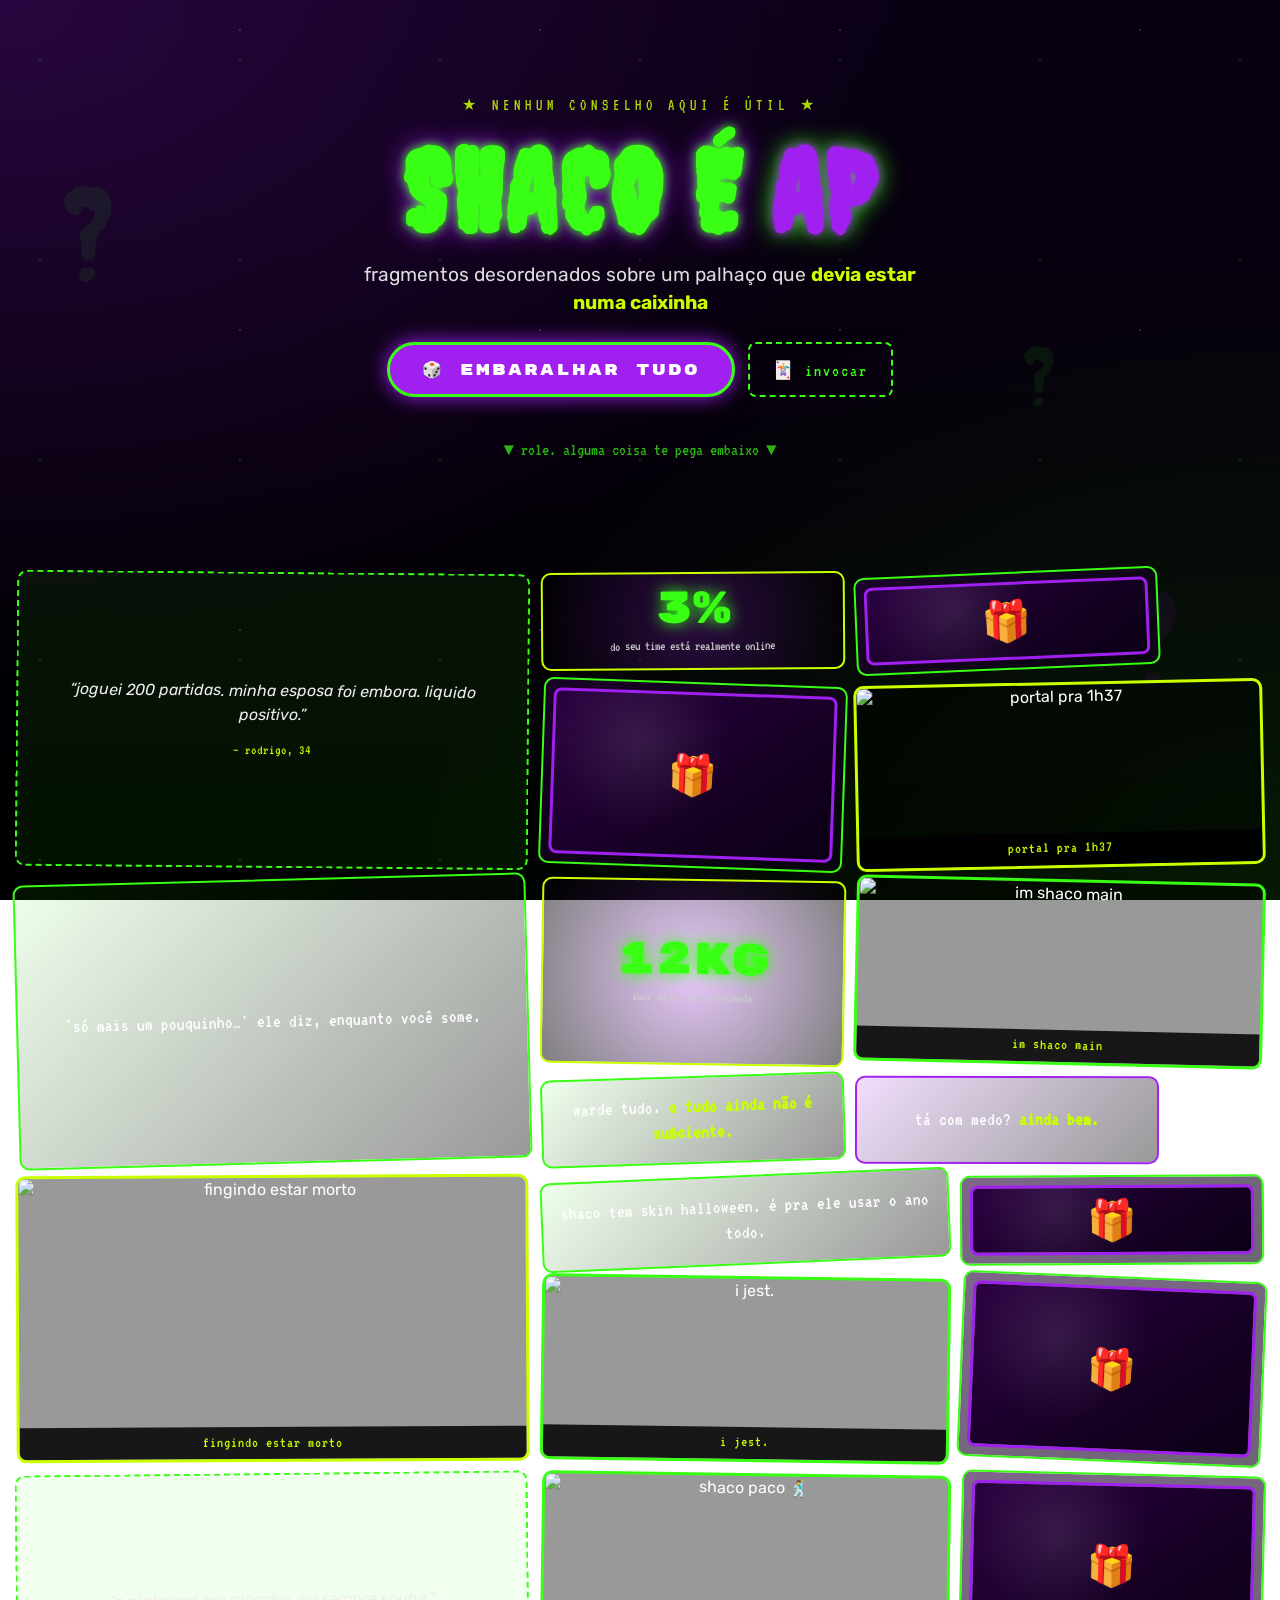
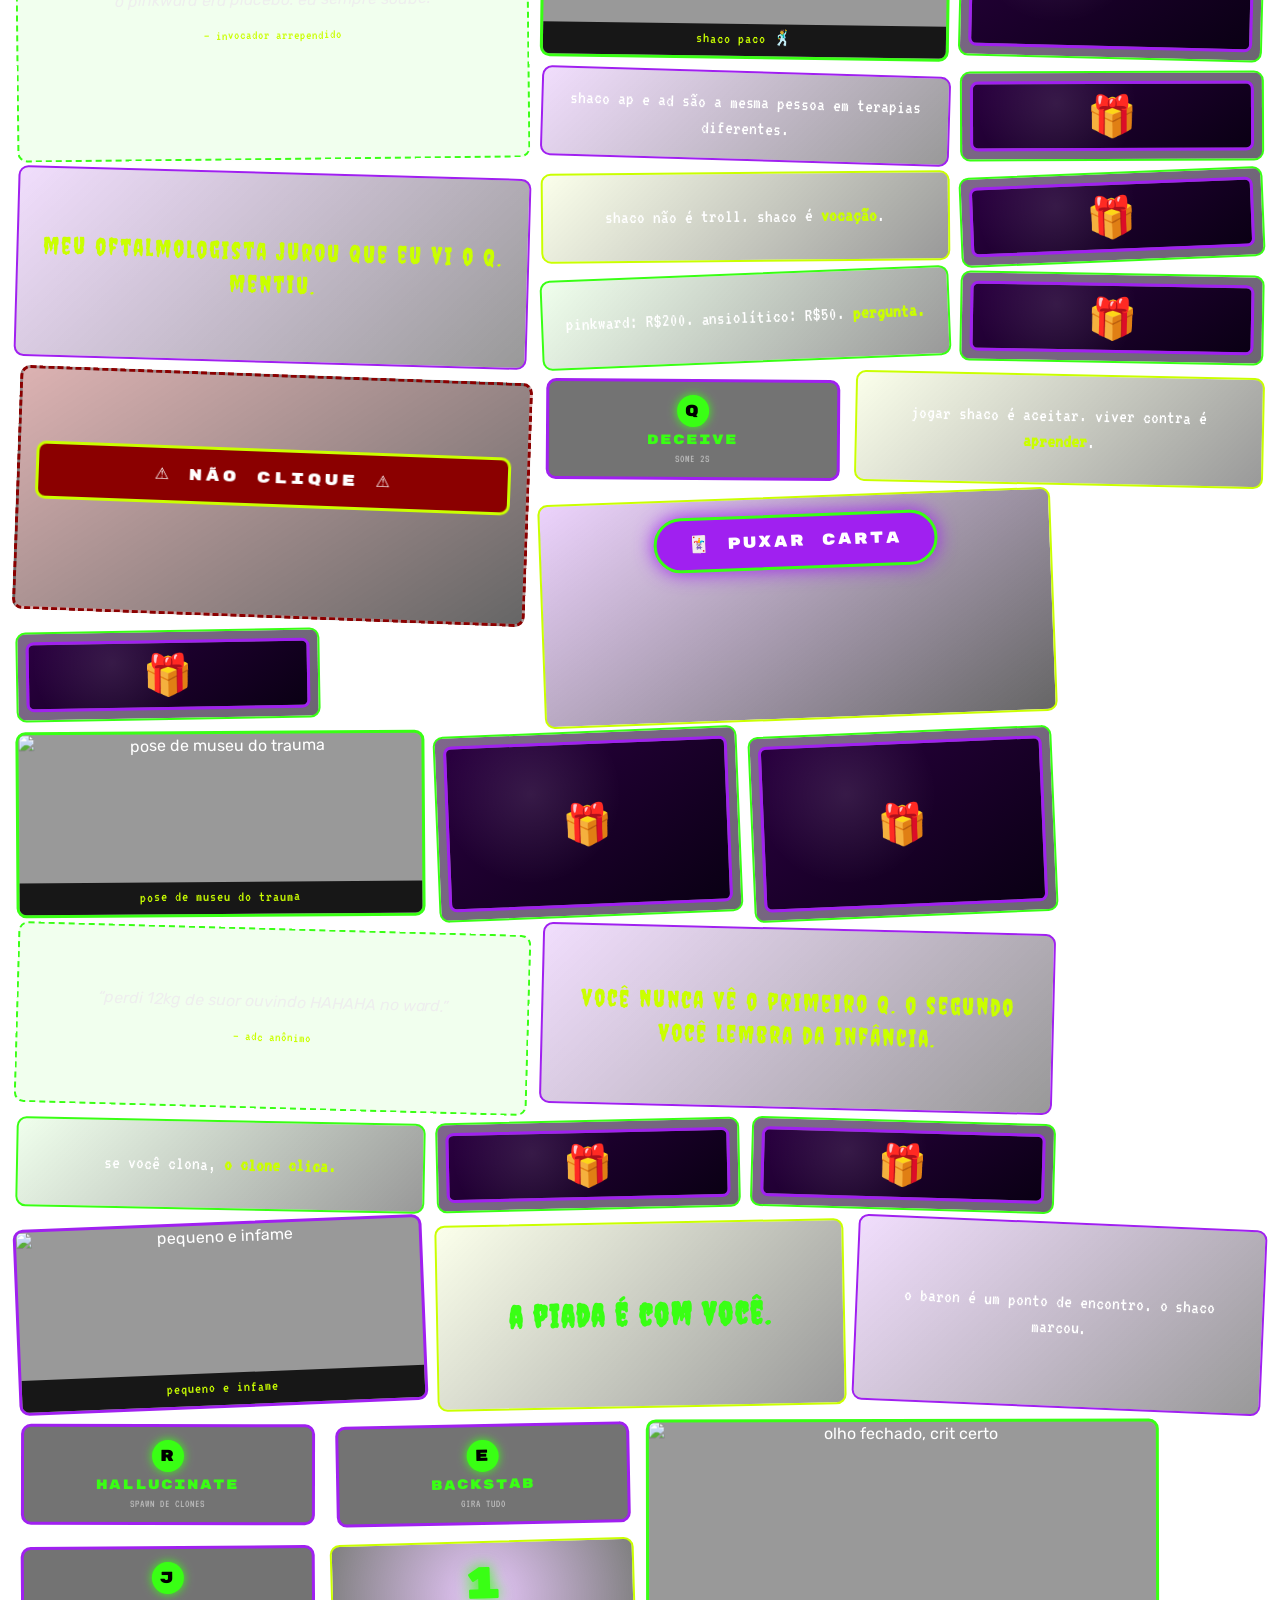
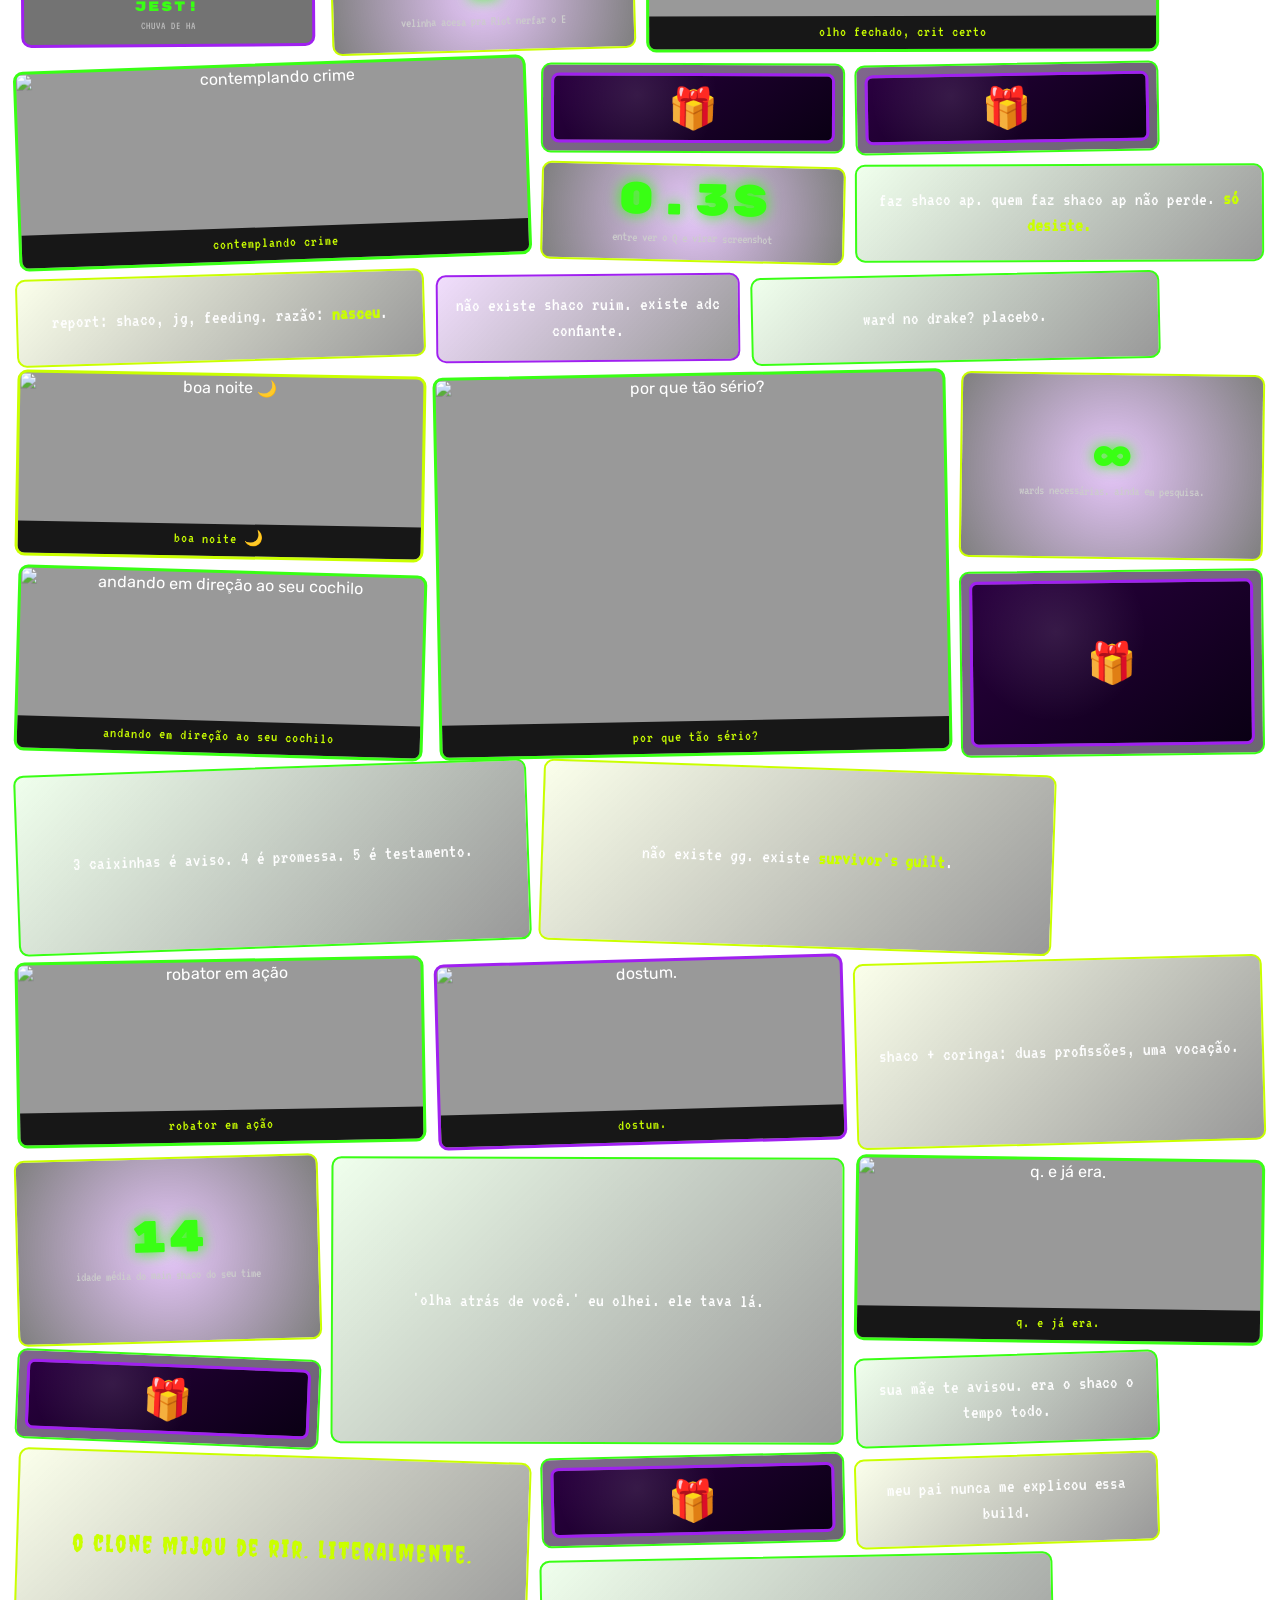
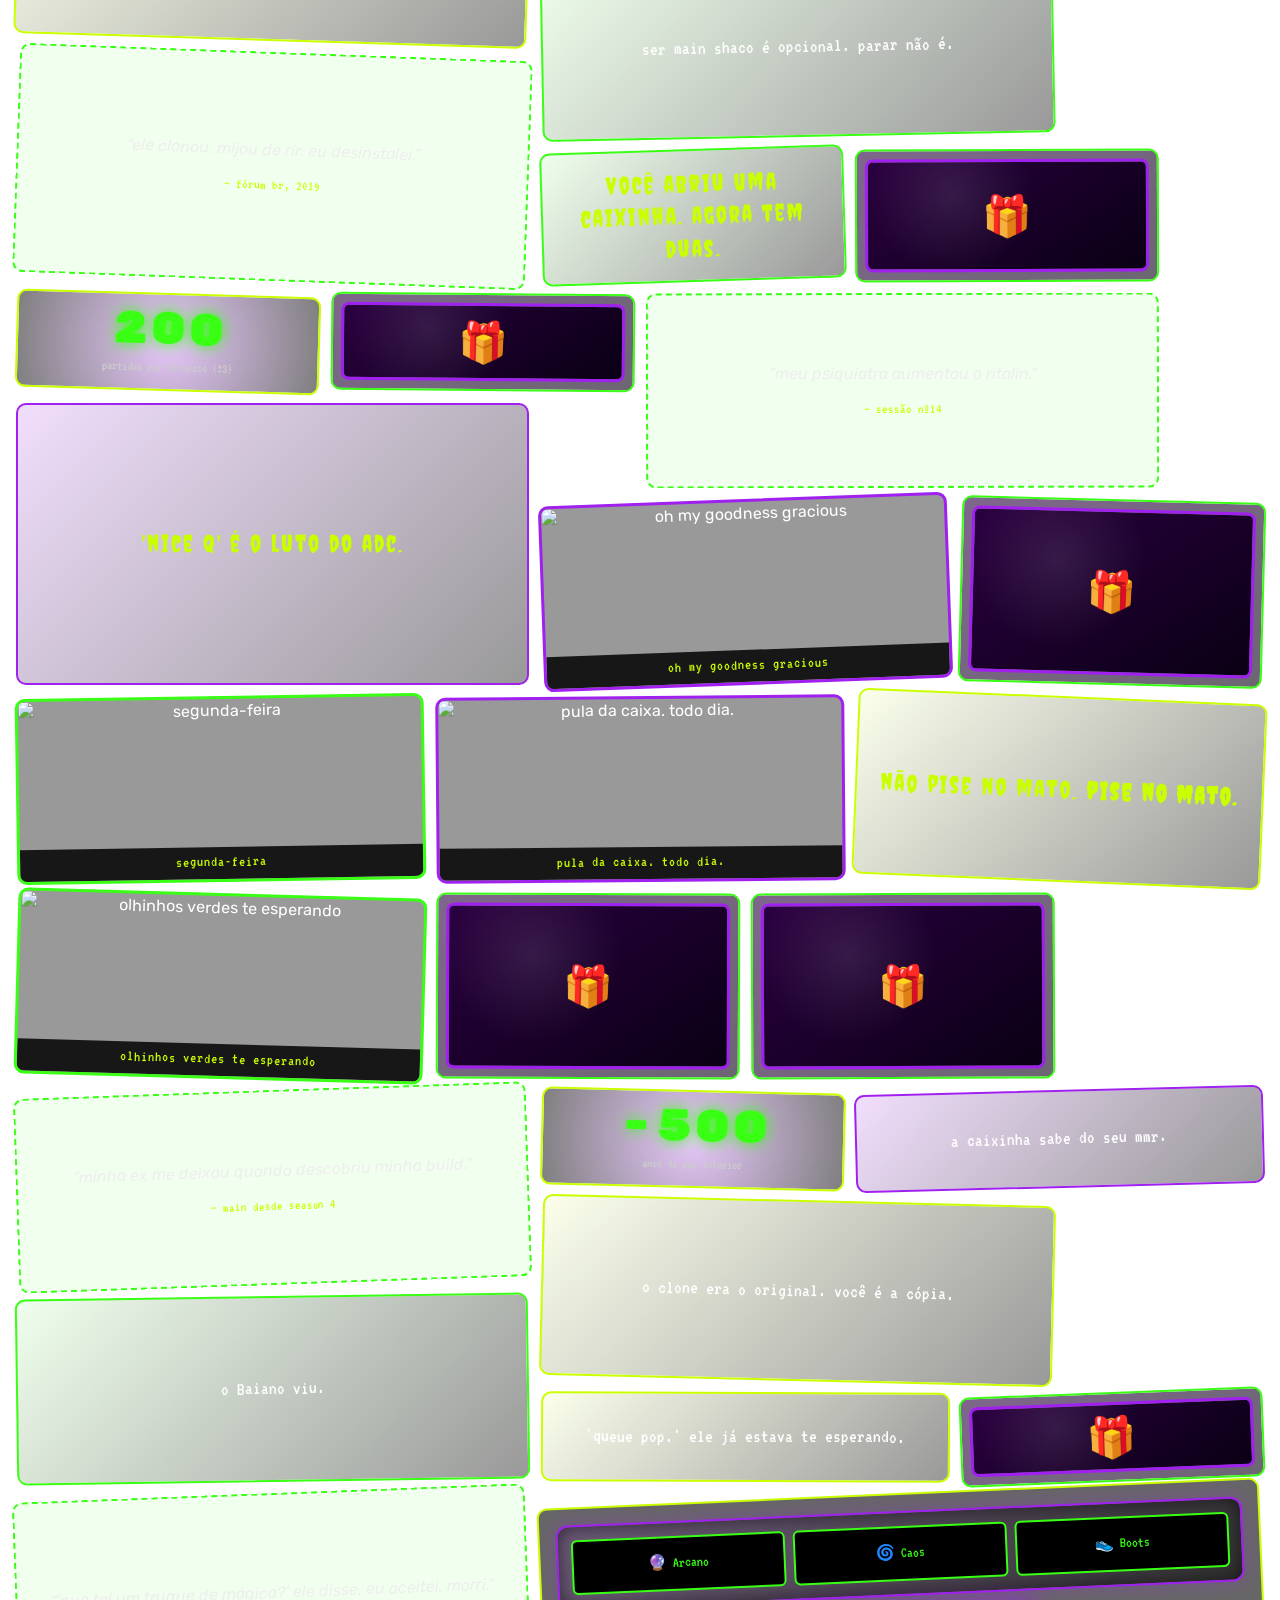
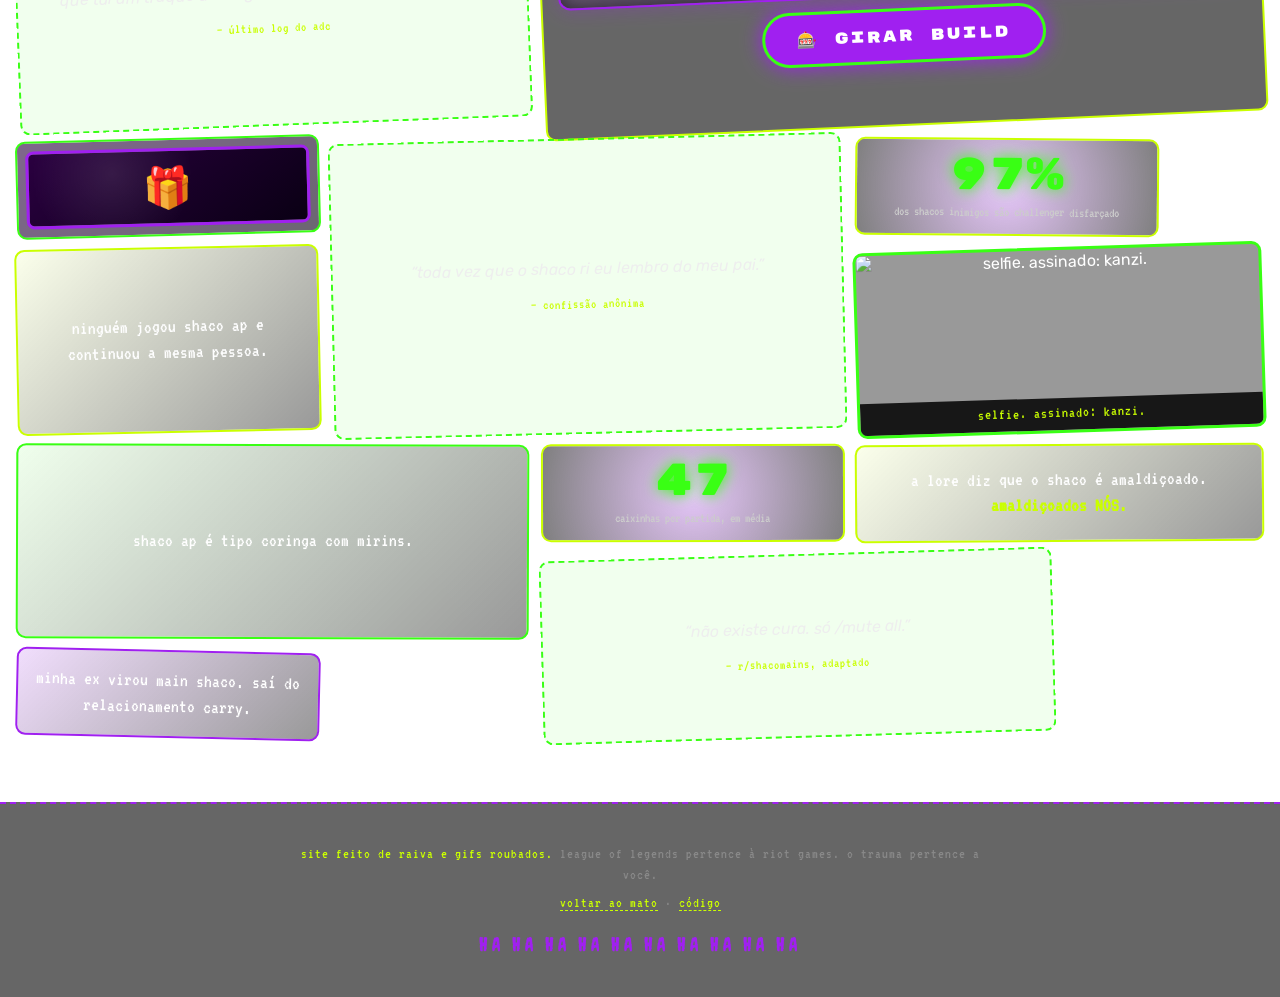
==== commit edc55257: "chore: troca 'ward rosa' por 'pinkward' (jargao em ingles) Co-Authored-By: Claude Opus 4.7 (1M conte" ====
--- a/index.html
+++ b/index.html
@@ -56,7 +56,7 @@
       "a caixinha sabe do seu mmr.",
       "o Baiano viu.",
       "não existe gg. existe <em>survivor's guilt</em>.",
-      "ward rosa: R$200. ansiolítico: R$50. <em>pergunta.</em>",
+      "pinkward: R$200. ansiolítico: R$50. <em>pergunta.</em>",
       "meu pai nunca me explicou essa build.",
       "'olha atrás de você.' eu olhei. ele tava lá.",
       "report: shaco, jg, feeding. razão: <em>nasceu</em>.",
@@ -97,7 +97,7 @@
       { prize: "⚠ armadilha. tarde demais.", effect: "shake" },
       { prize: "🗡 backstab. senti, não vi." },
       { prize: "🎭 virou main yasuo. pior ainda." },
-      { prize: "✨ 1 ward rosa. vc não vai usar." },
+      { prize: "✨ 1 pinkward. vc não vai usar." },
       { prize: "🌀 você virou clone do clone." },
       { prize: "🎲 rolou 1 natural. game over." },
       { prize: "📉 -20 LP em vida real." },
@@ -143,7 +143,7 @@
       { text: "ele clonou. mijou de rir. eu desinstalei.", cite: "fórum br, 2019" },
       { text: "minha ex me deixou quando descobriu minha build.", cite: "main desde season 4" },
       { text: "toda vez que o shaco ri eu lembro do meu pai.", cite: "confissão anônima" },
-      { text: "o ward rosa era placebo. eu sempre soube.", cite: "invocador arrependido" },
+      { text: "o pinkward era placebo. eu sempre soube.", cite: "invocador arrependido" },
       { text: "não existe cura. só /mute all.", cite: "r/shacomains, adaptado" },
       { text: "'que tal um truque de mágica?' ele disse. eu aceitei. morri.", cite: "último log do adc" }
     ];
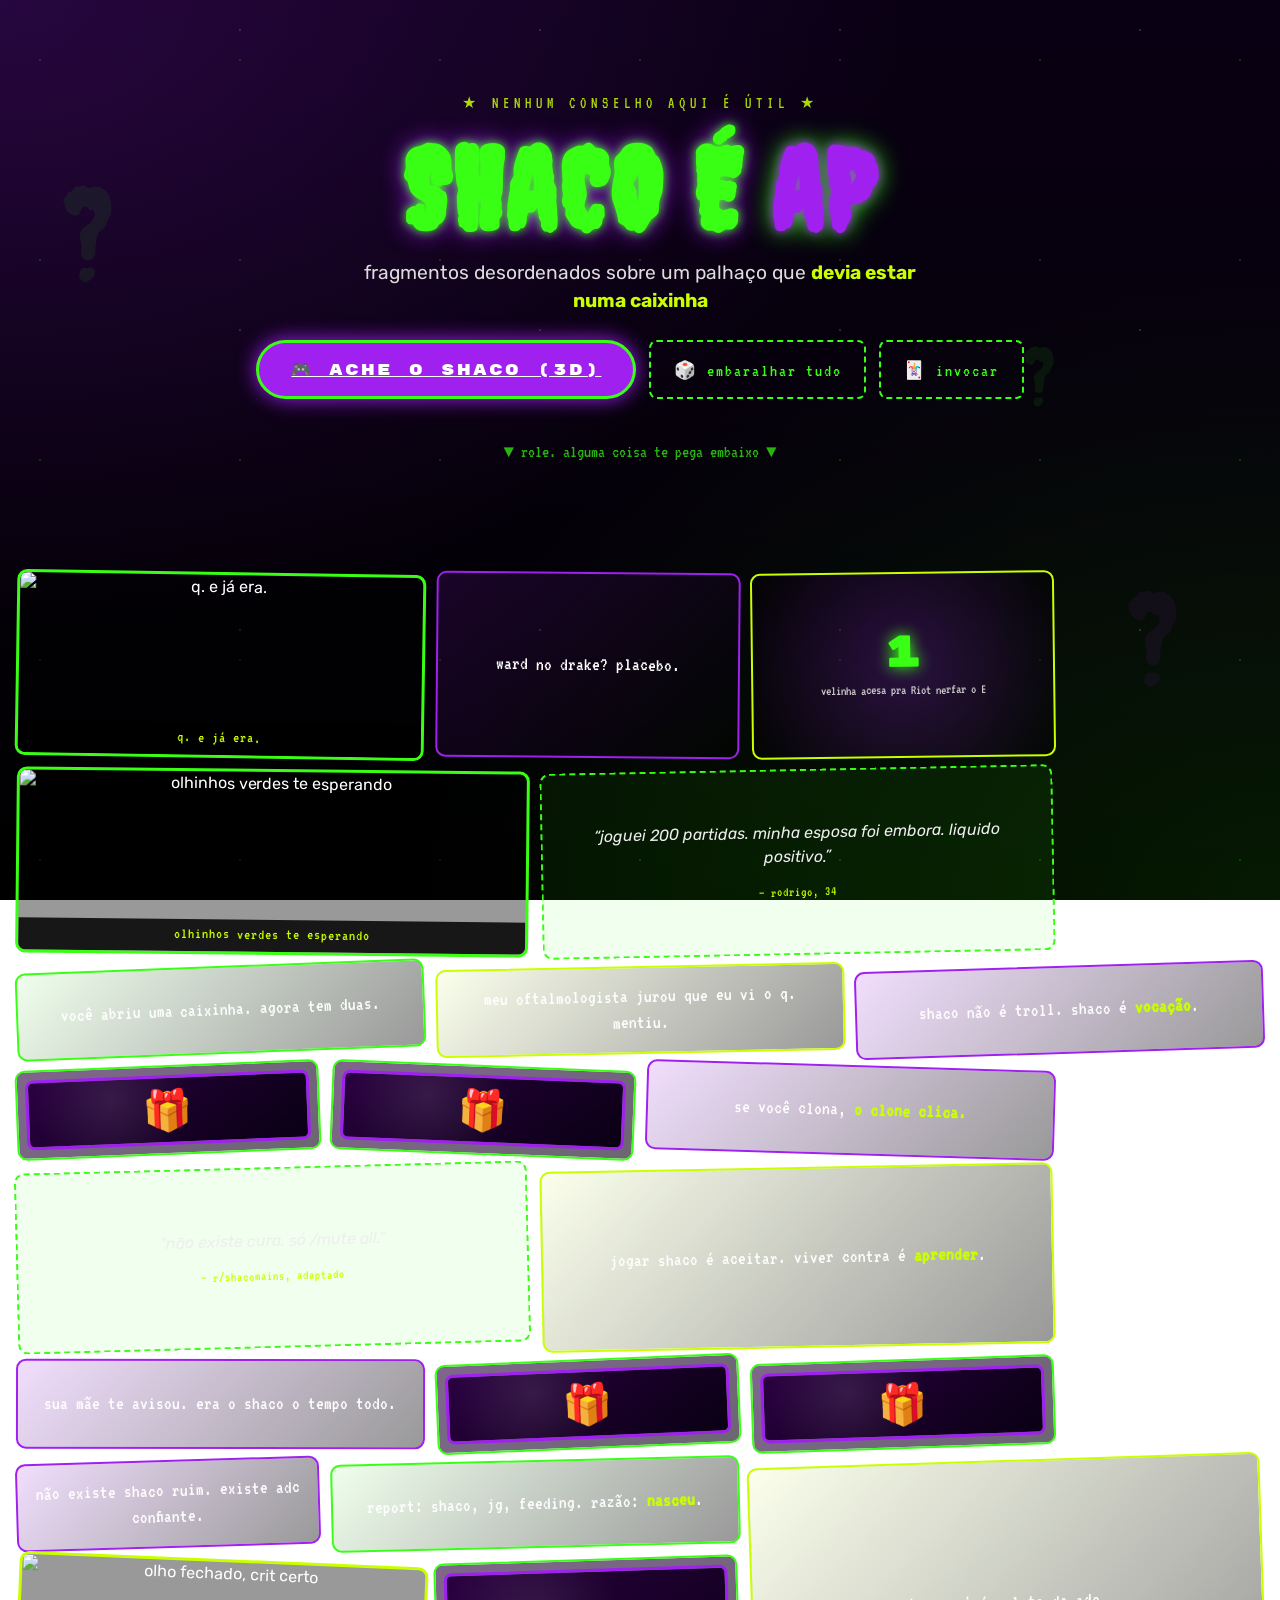
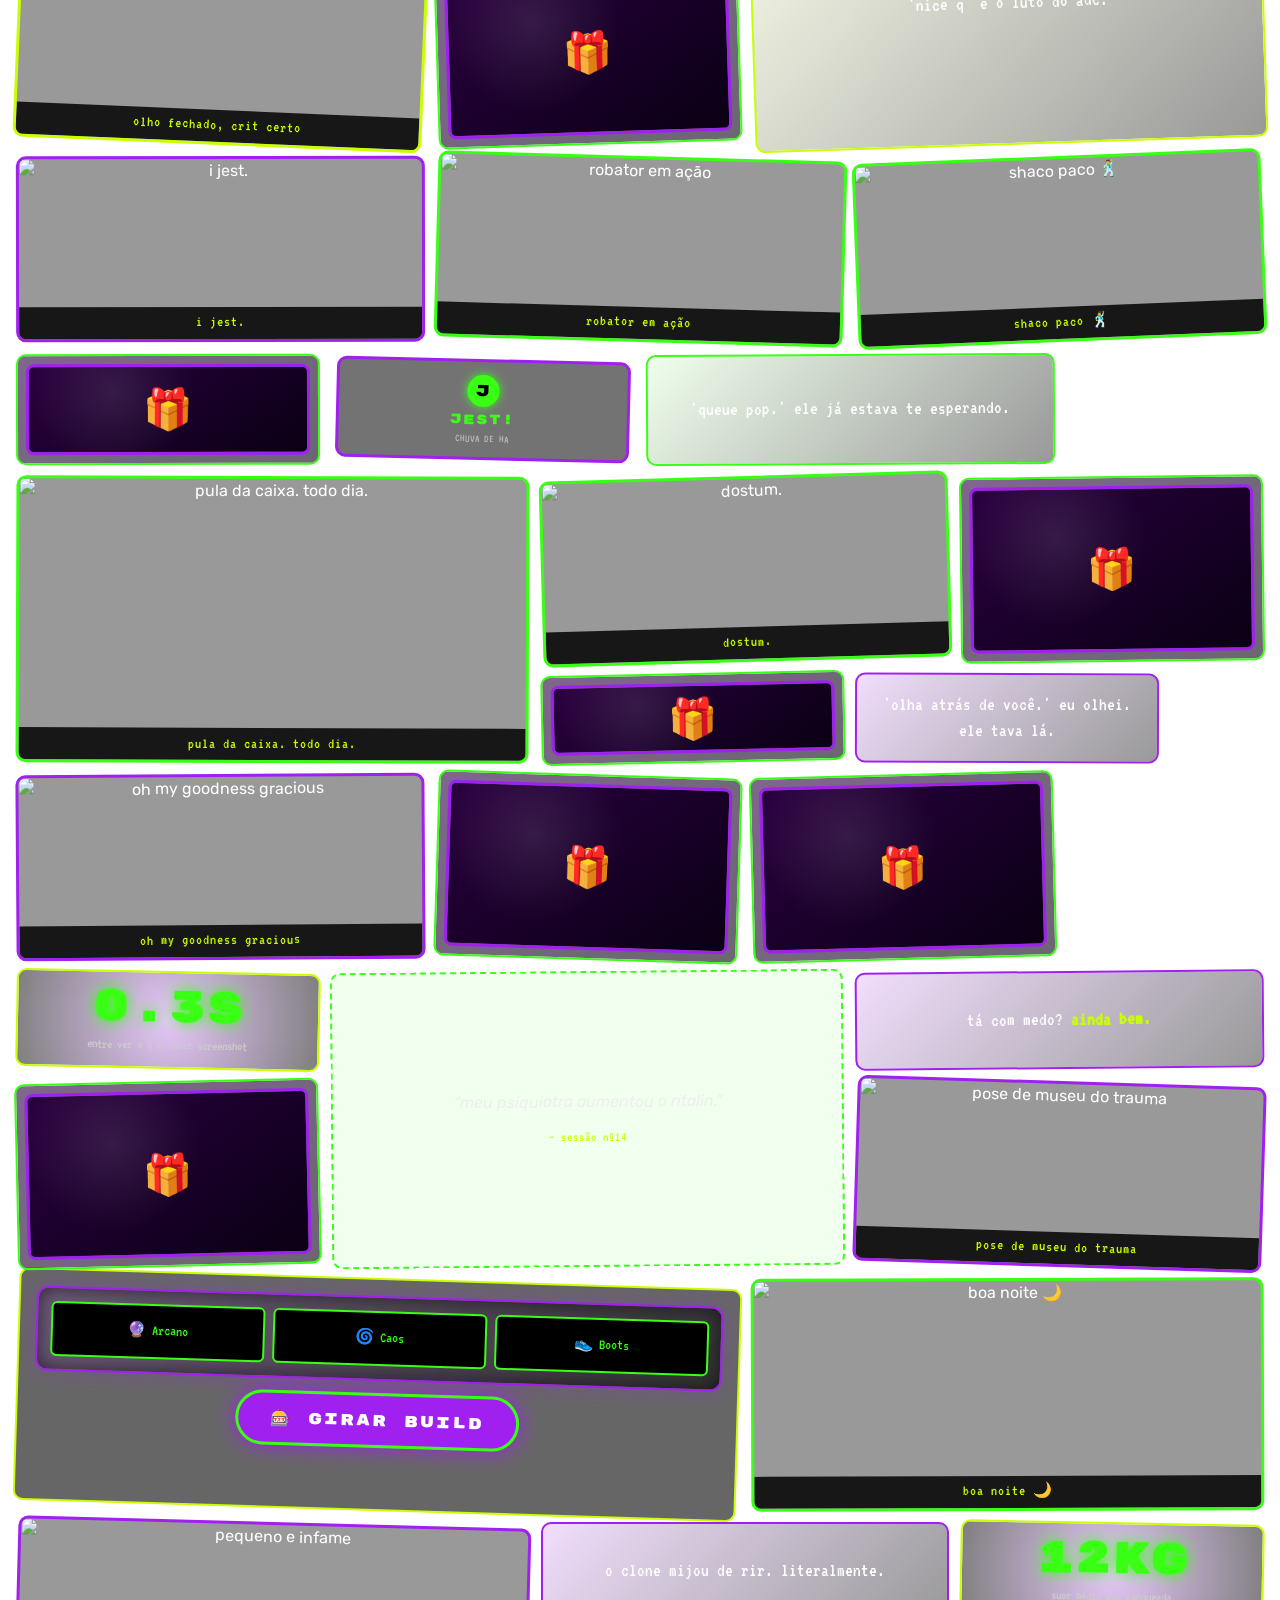
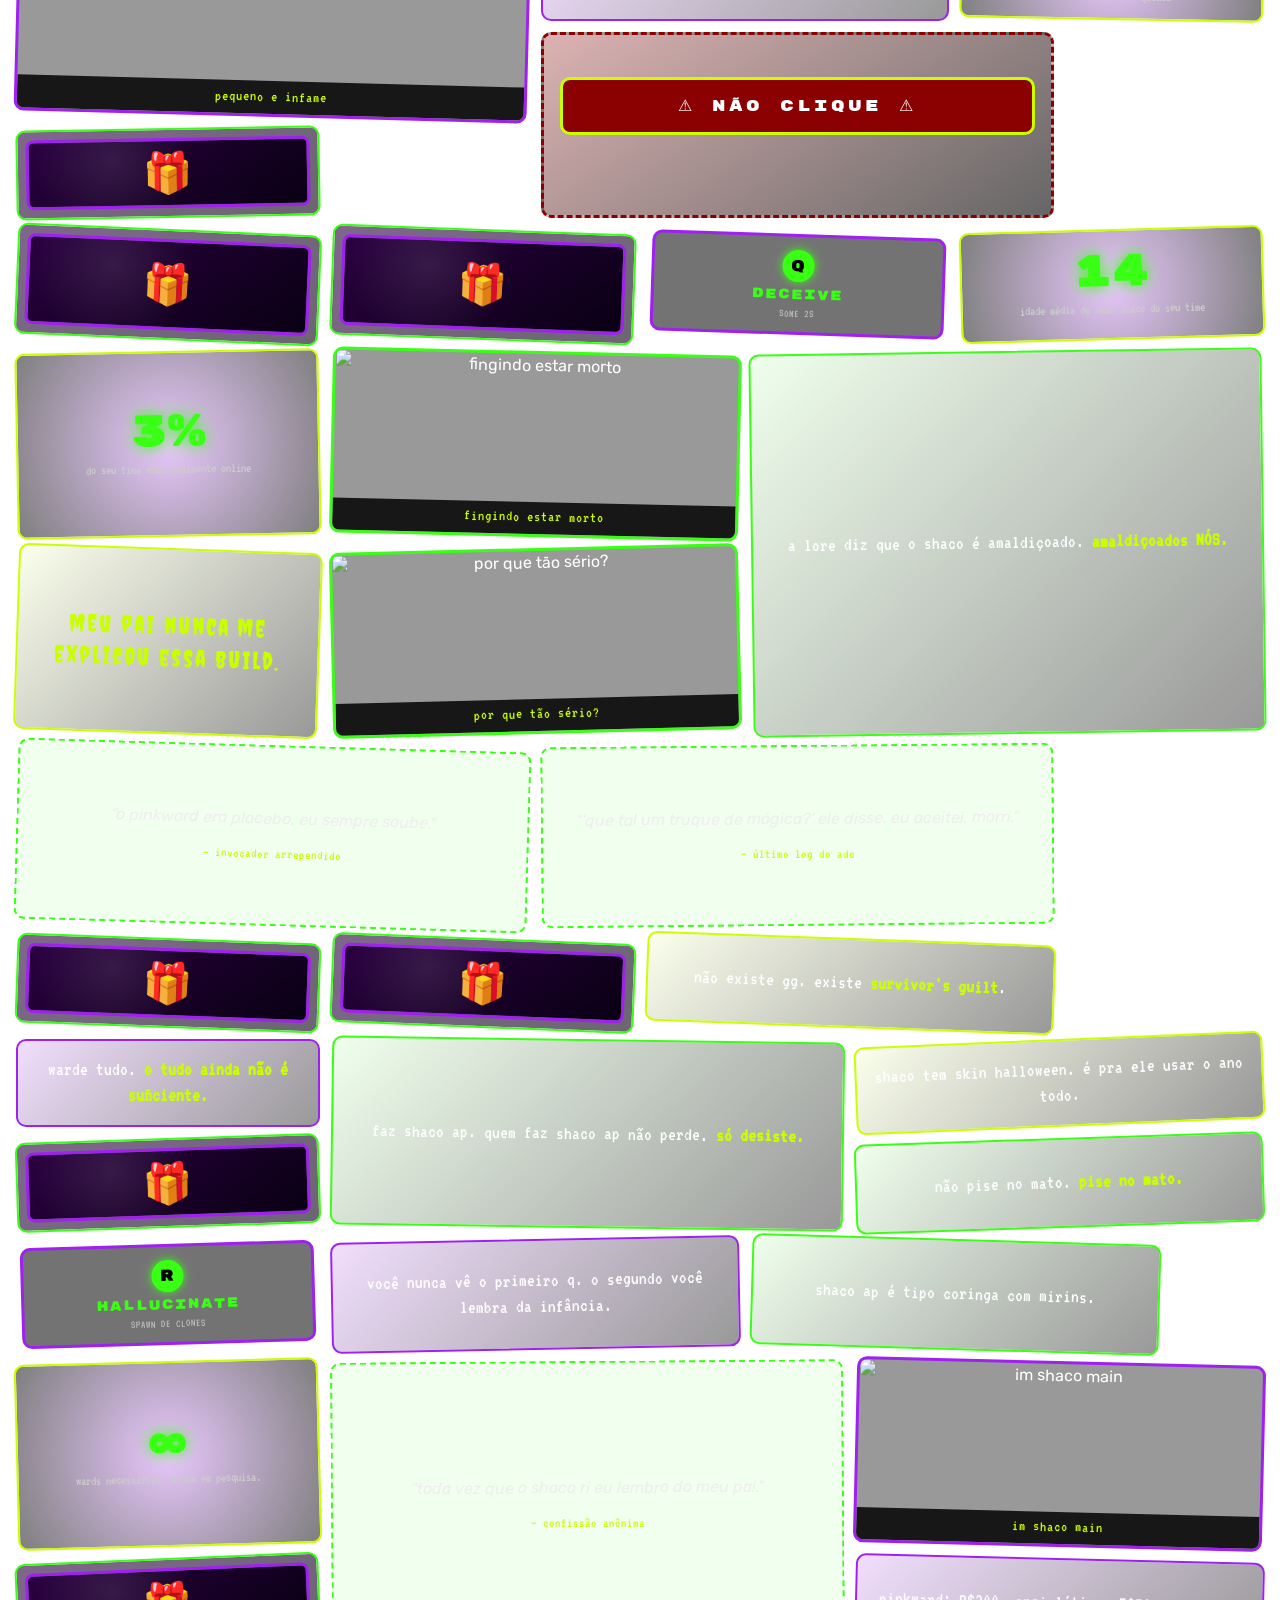
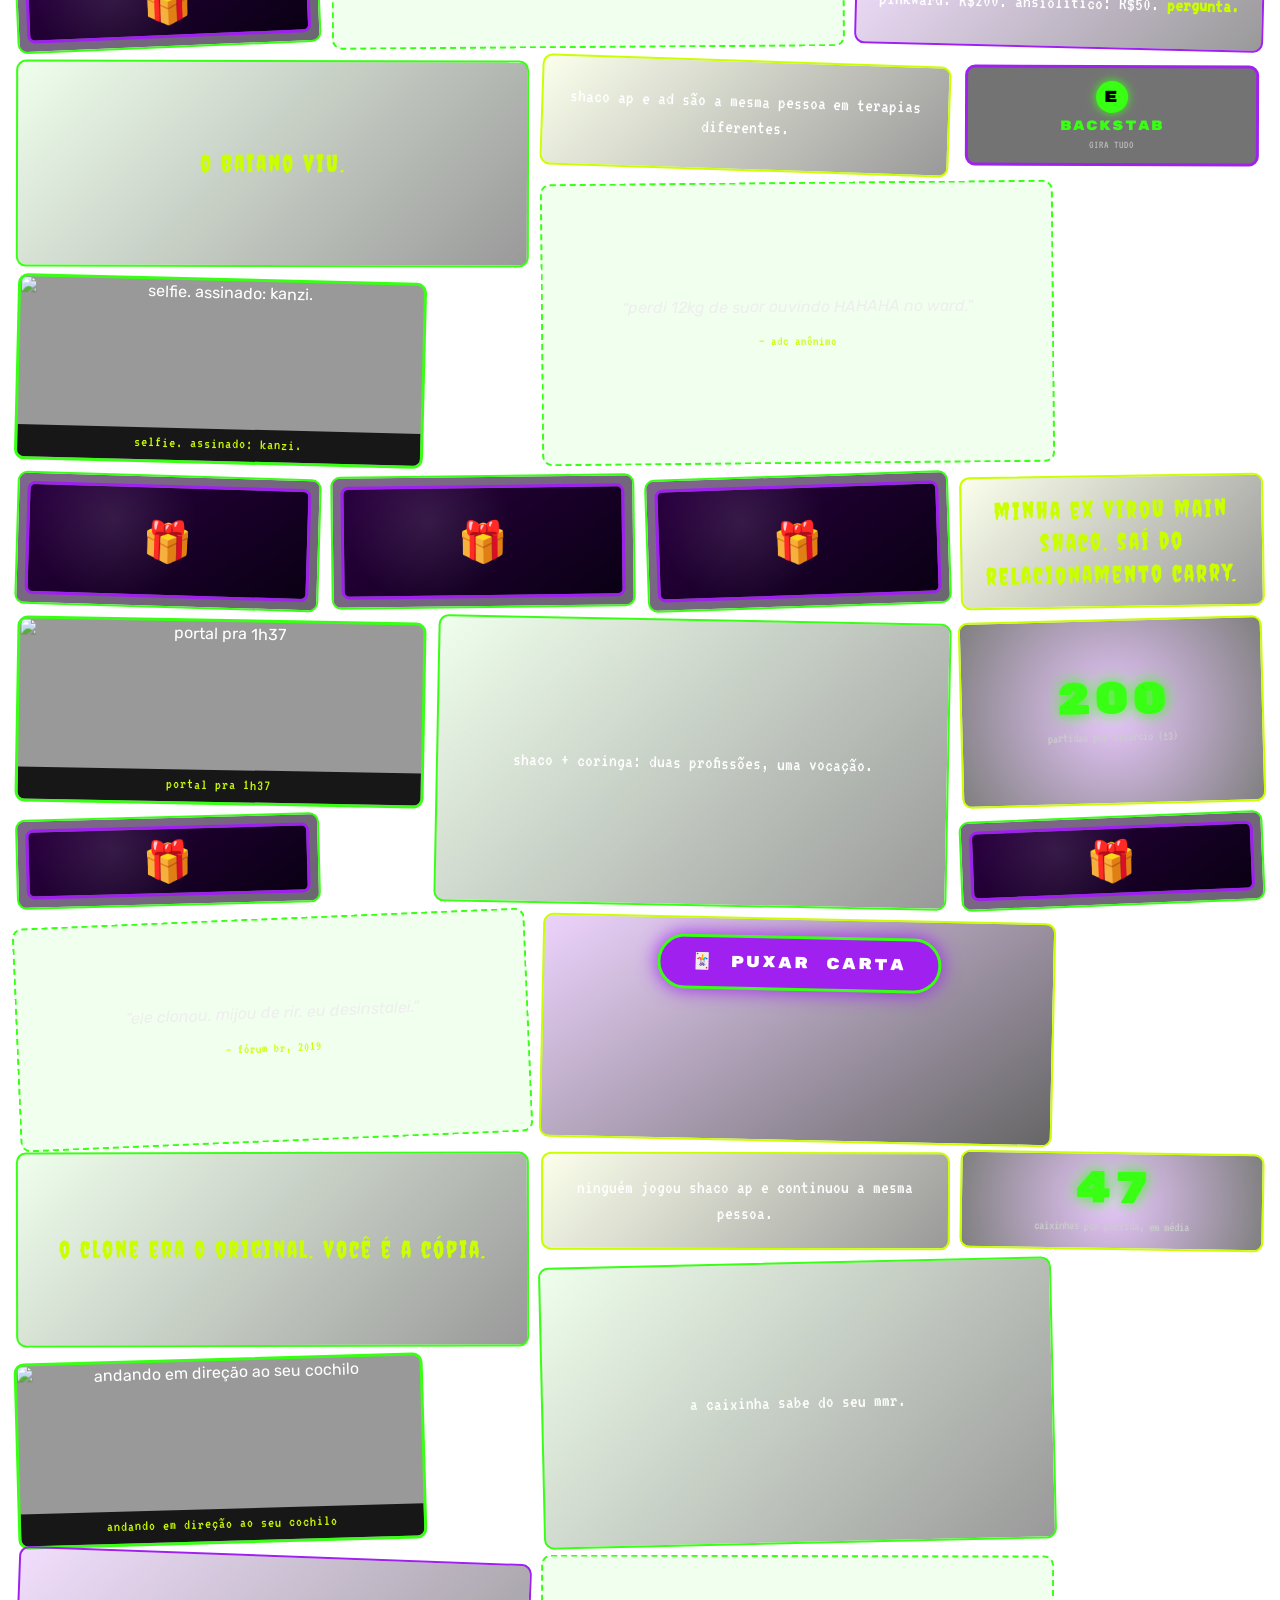
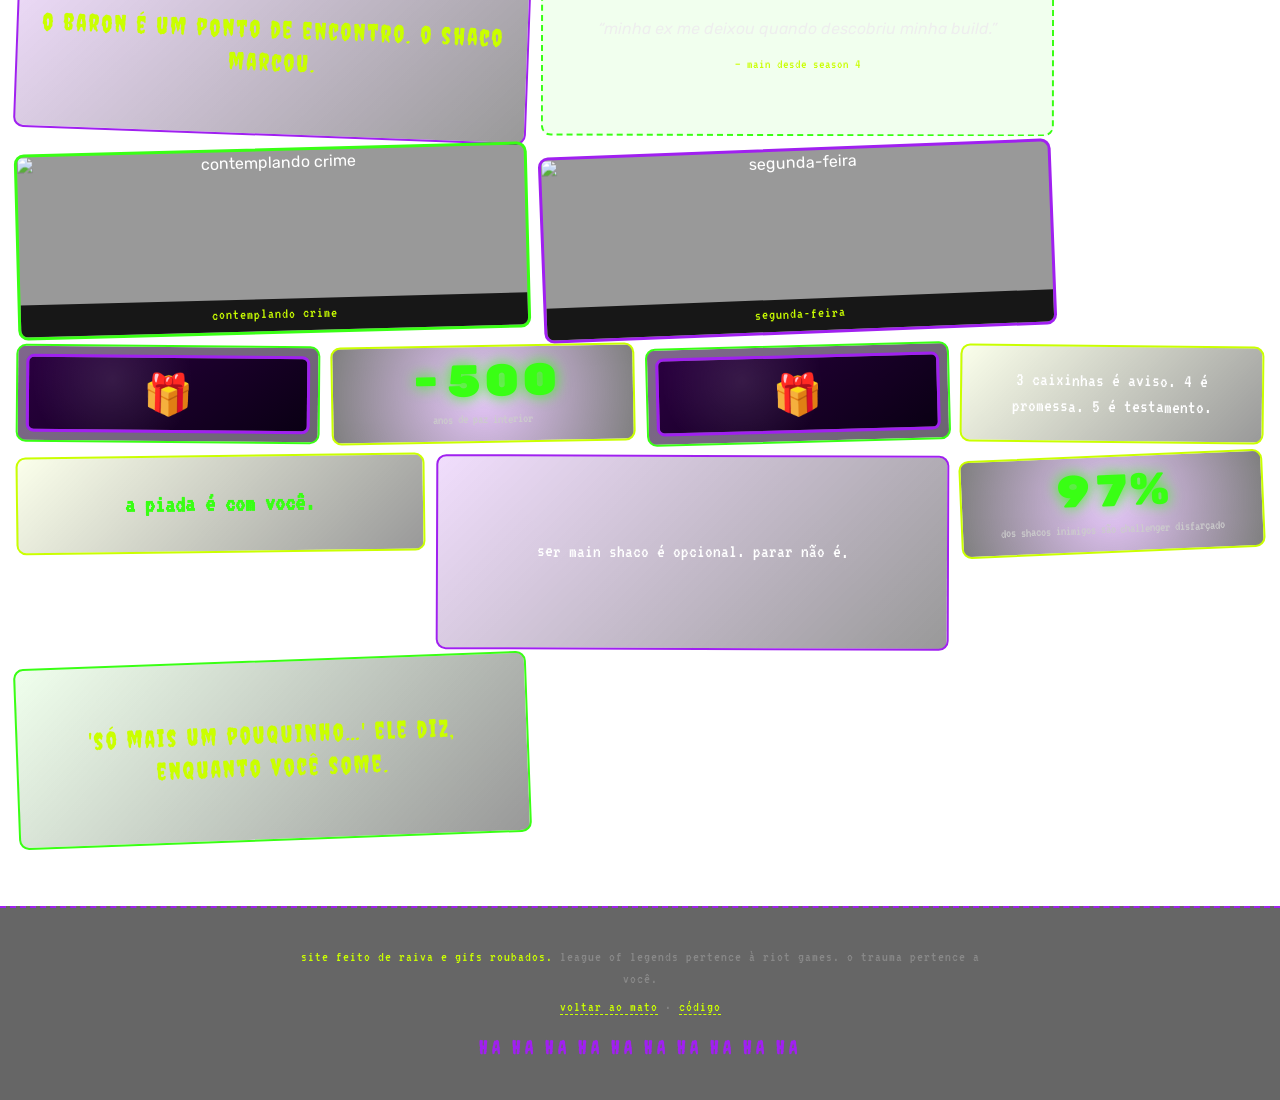
==== commit bd95ea7d: "feat: minigame 3D 'Ache o Shaco' em three.js - /game/ com index, css, js separados - Shaco 3D constr" ====
--- a/index.html
+++ b/index.html
@@ -24,7 +24,8 @@
         fragmentos desordenados sobre um palhaço que <em>devia estar numa caixinha</em>
       </p>
       <div class="hero__cta-group">
-        <button id="shuffle" class="btn-demon">🎲 embaralhar tudo</button>
+        <a href="./game/" class="btn-demon">🎮 ache o shaco (3D)</a>
+        <button id="shuffle" class="btn-ghost">🎲 embaralhar tudo</button>
         <button id="invocar" class="btn-ghost">🃏 invocar</button>
       </div>
       <p class="hero__scroll">▼ role. alguma coisa te pega embaixo ▼</p>
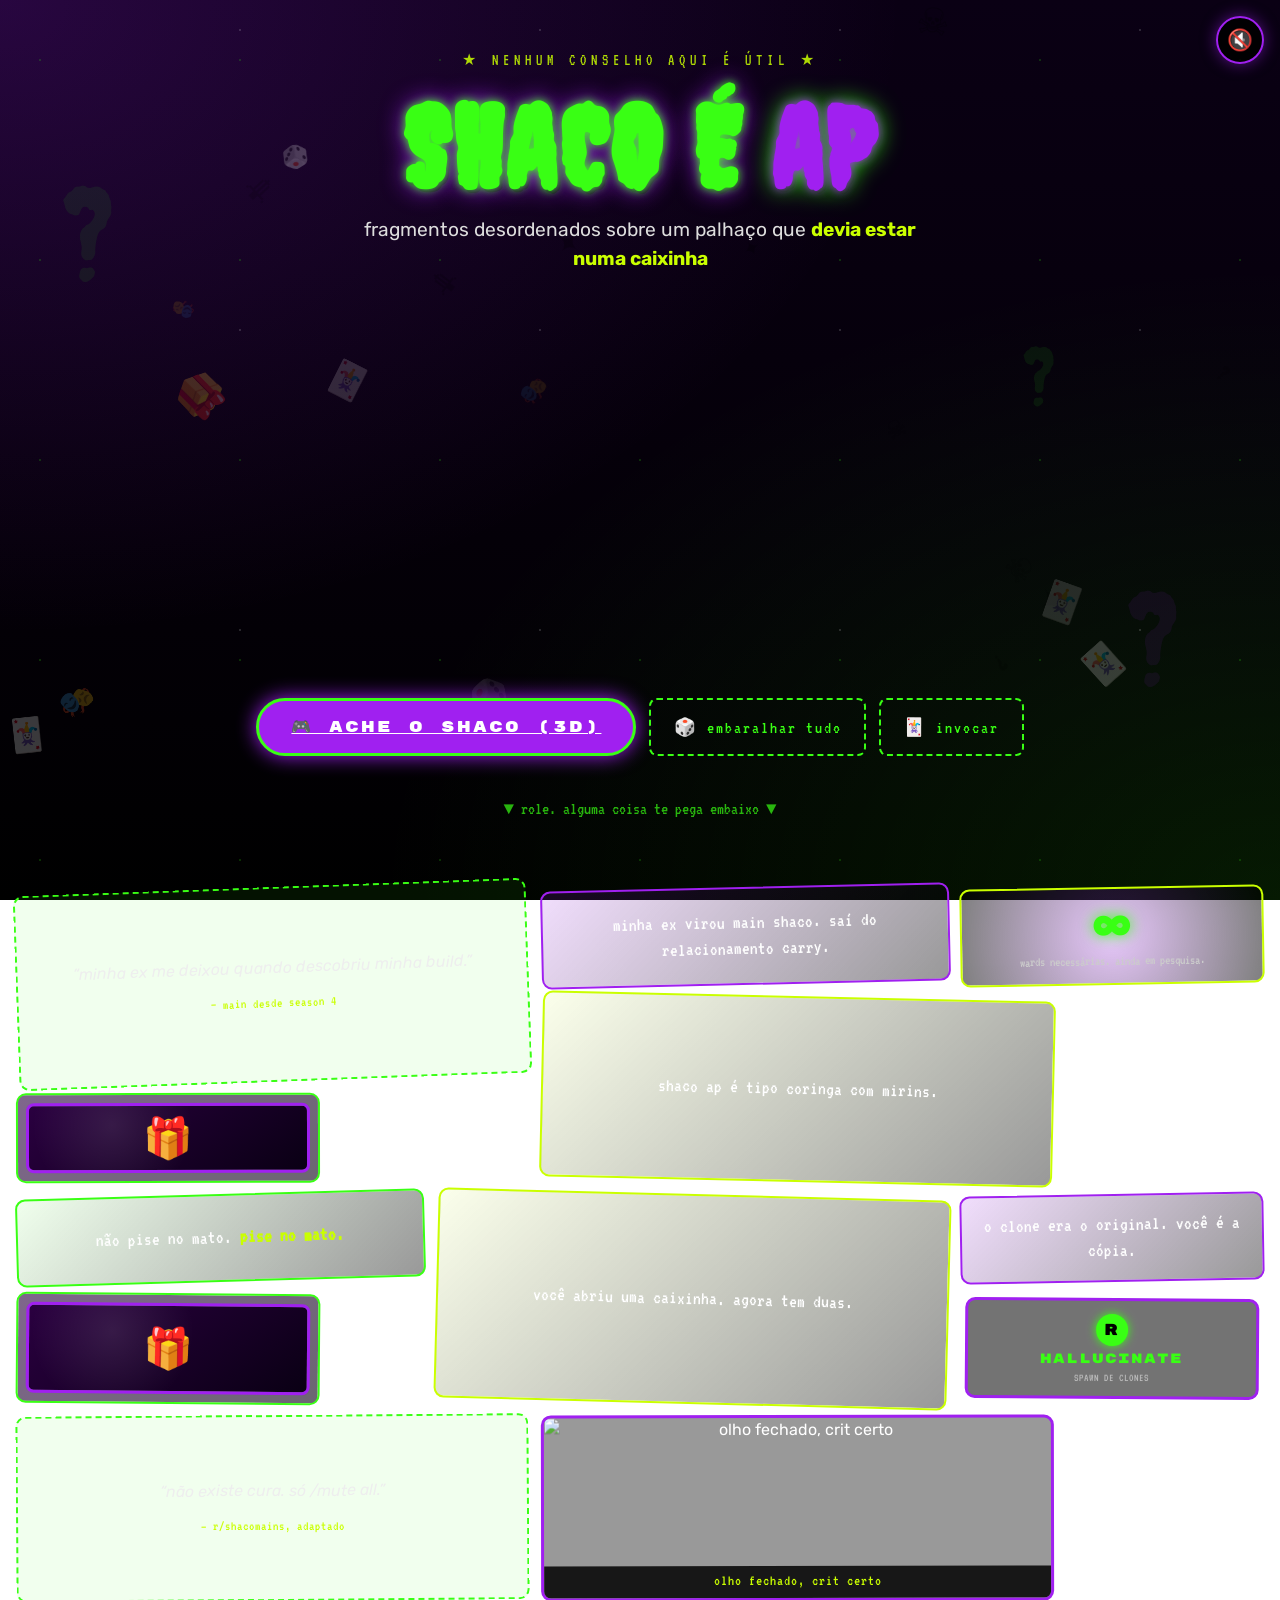
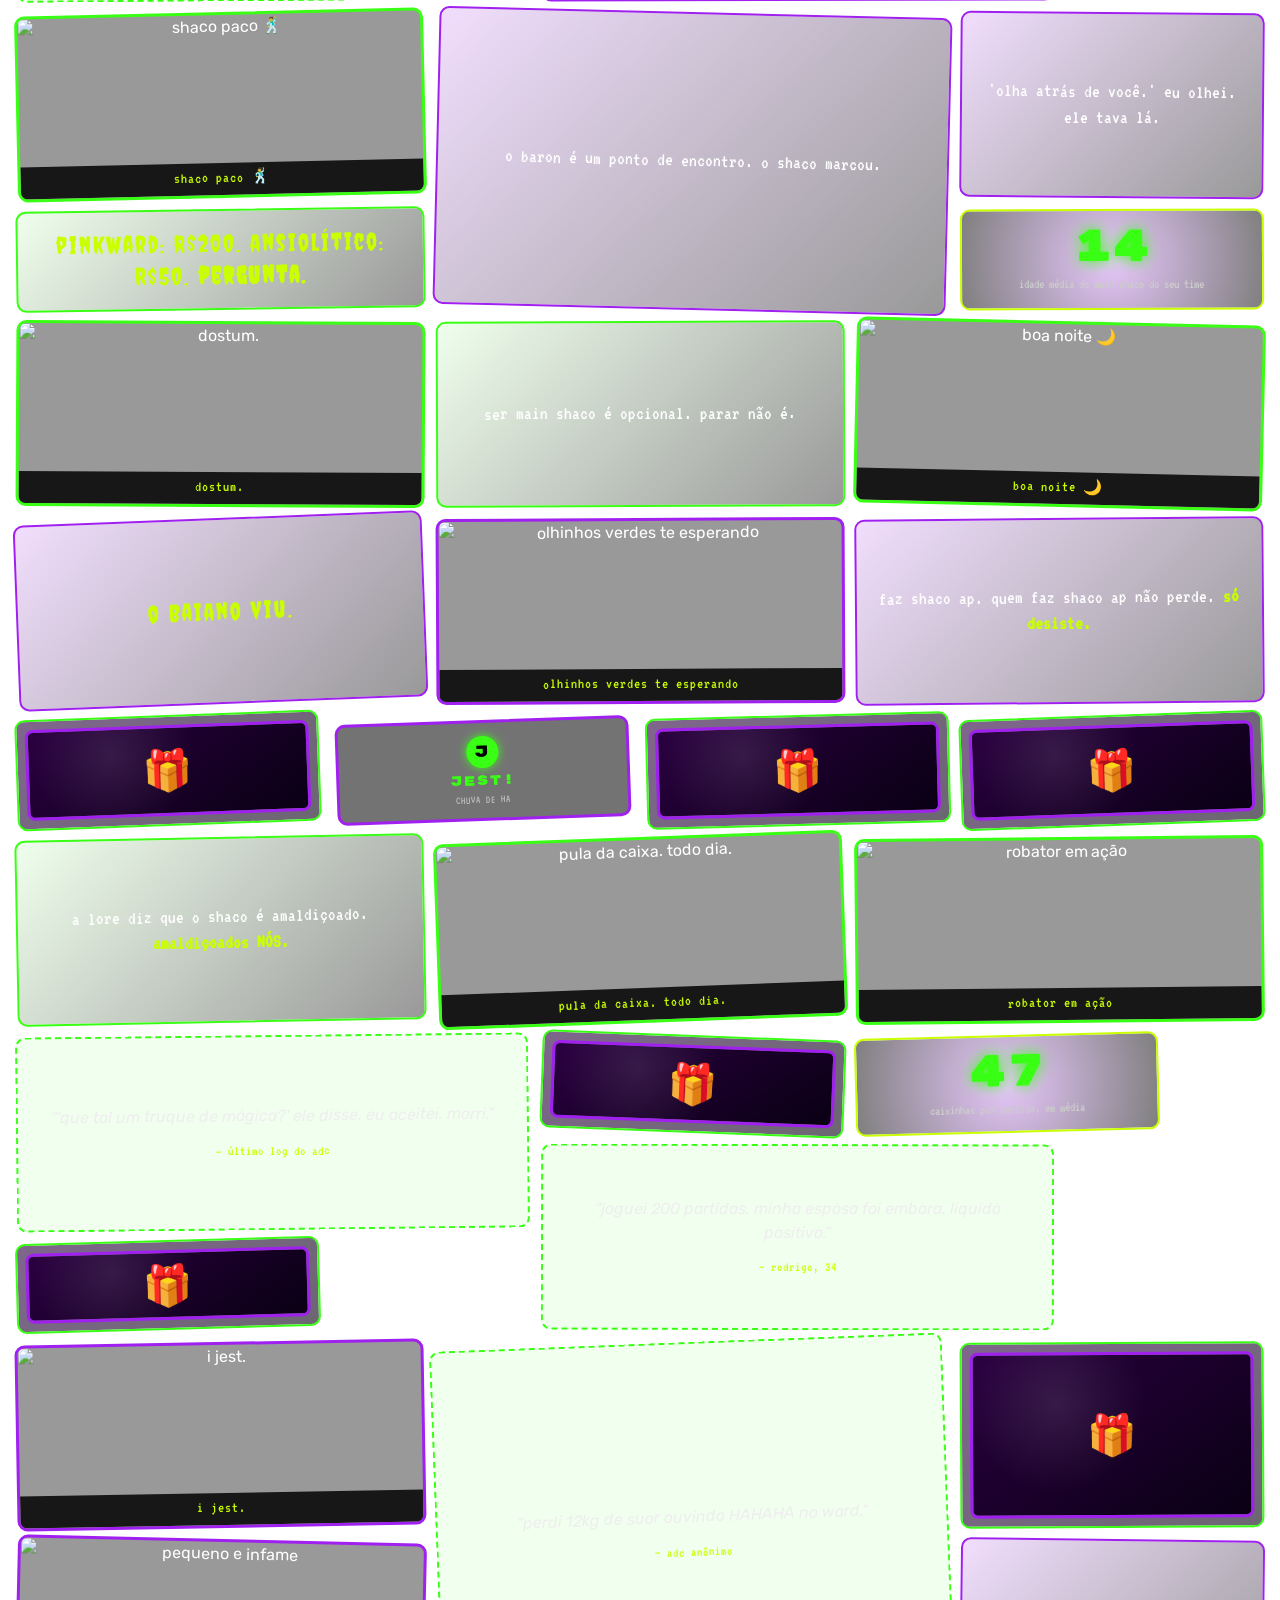
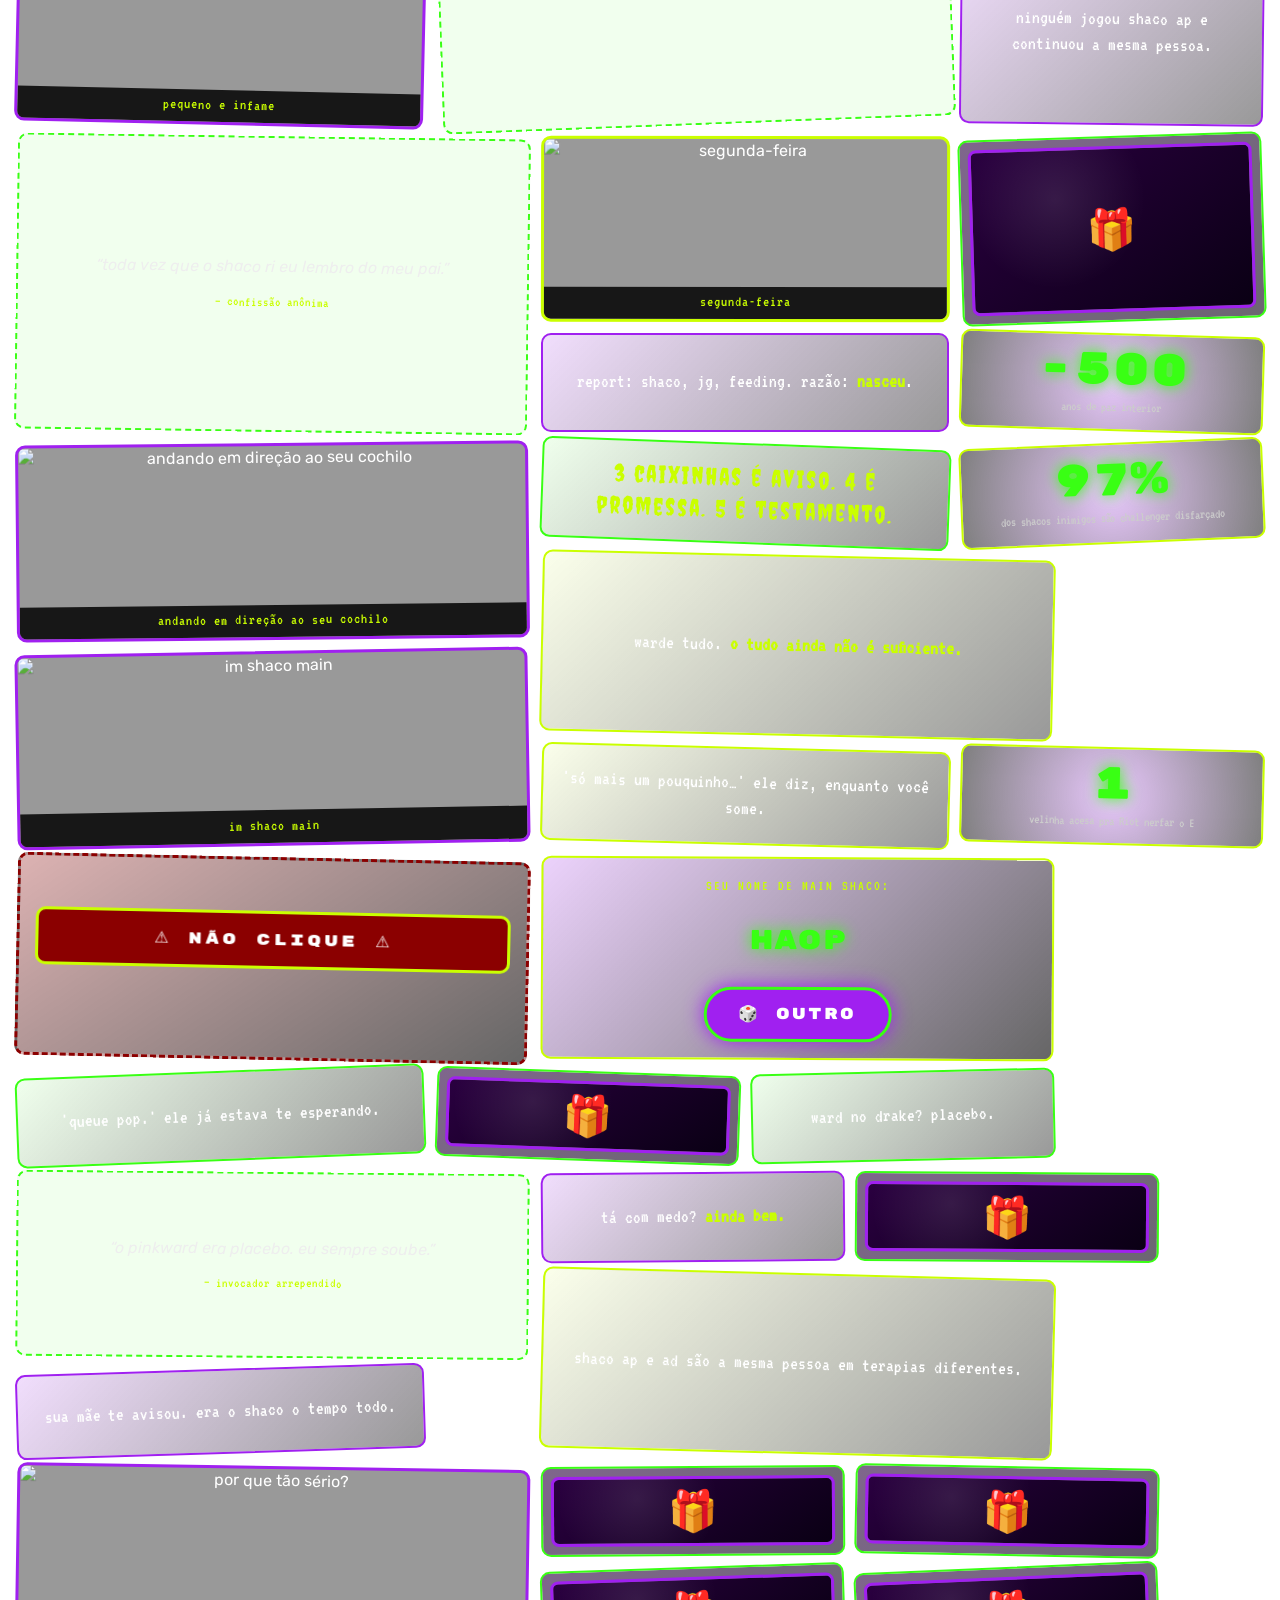
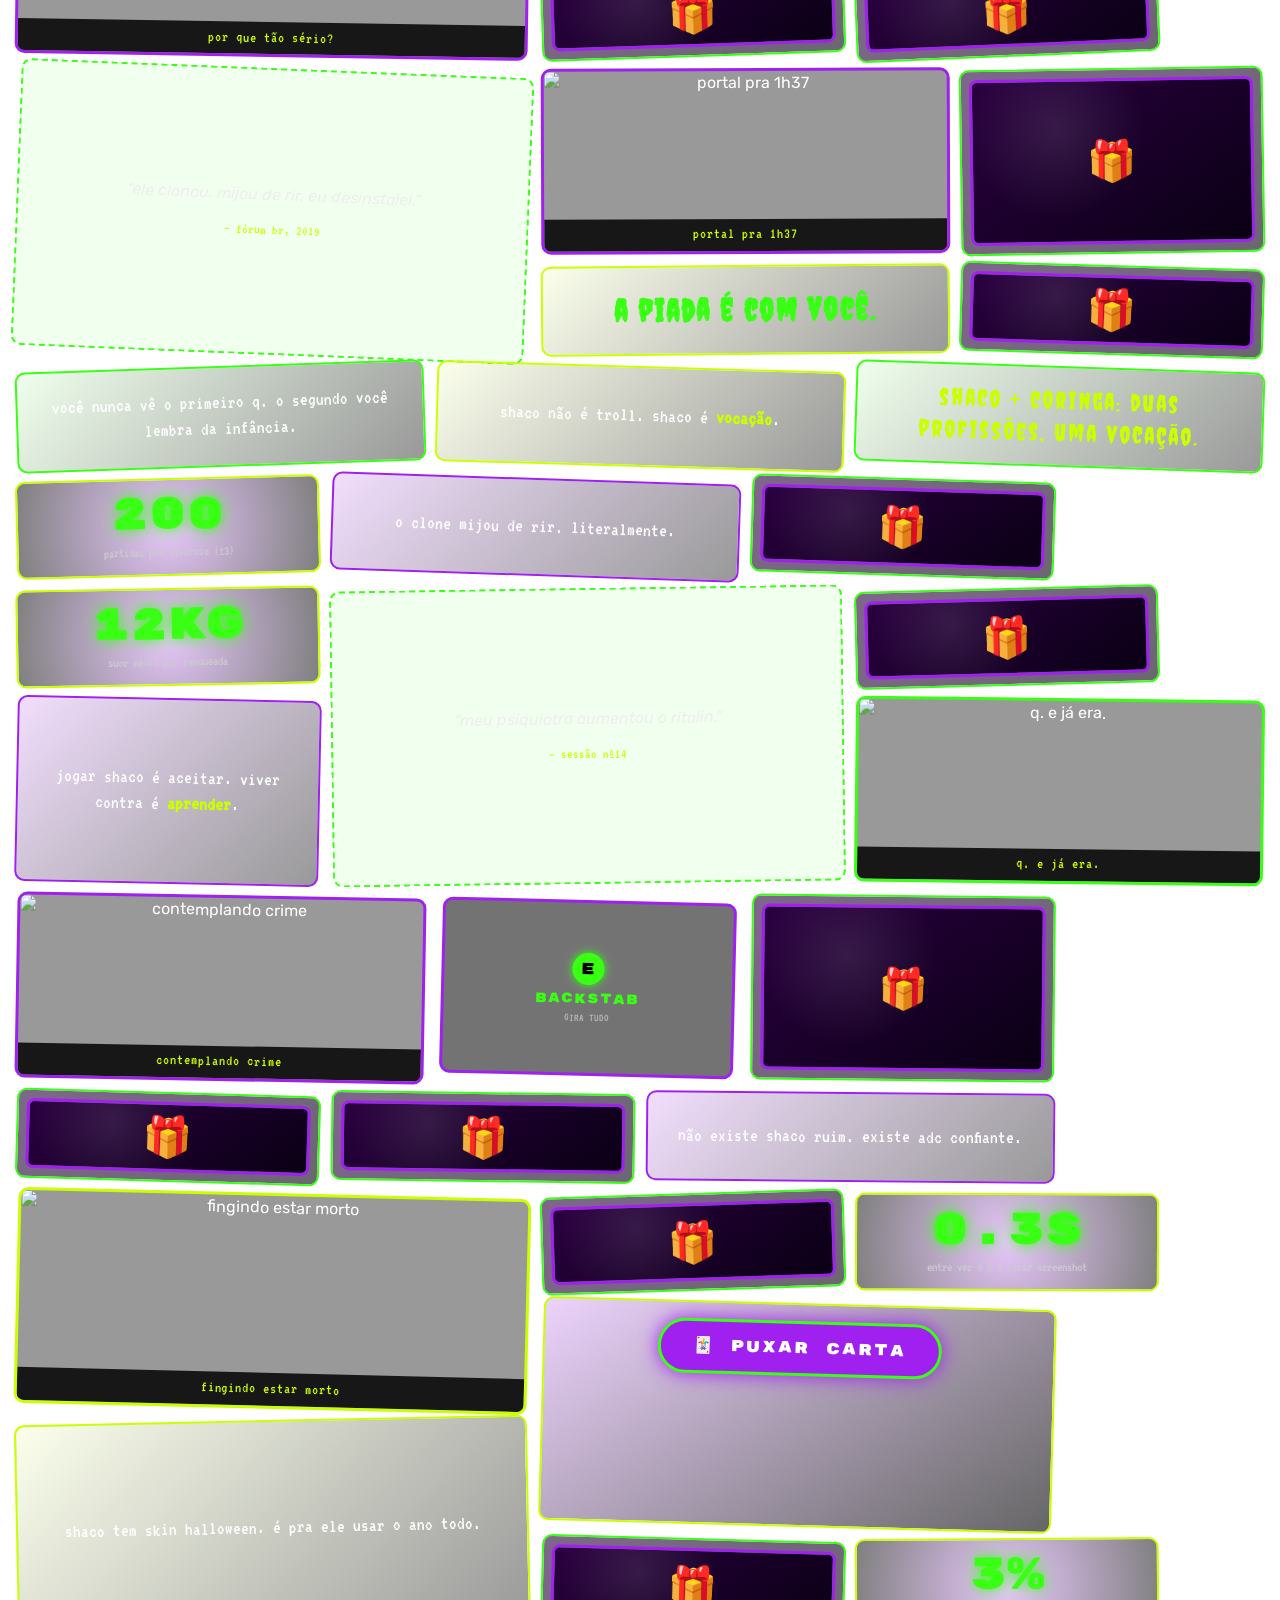
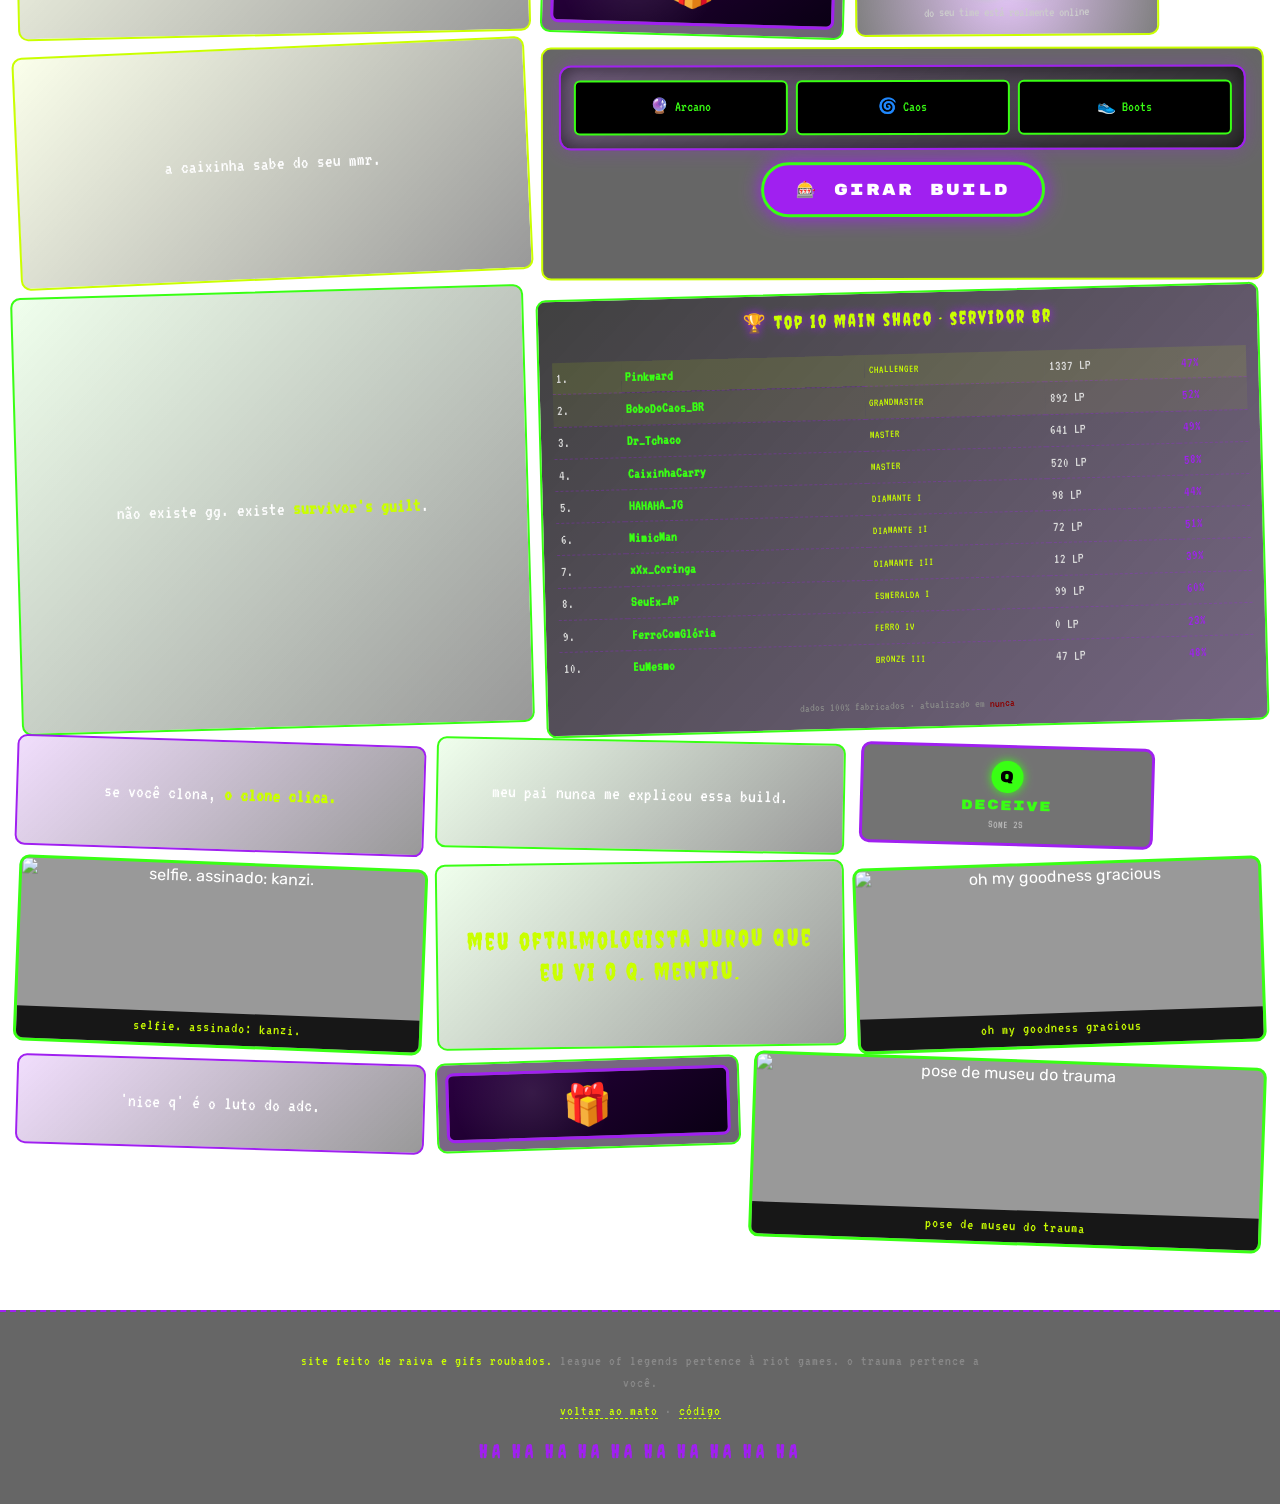
==== commit 87817b9a: "feat: audio sintetizado, shaco 3D no hero, particulas, novos cards e modo infinito - audio.js: SFX v" ====
--- a/index.html
+++ b/index.html
@@ -23,6 +23,7 @@
       <p class="hero__sub">
         fragmentos desordenados sobre um palhaço que <em>devia estar numa caixinha</em>
       </p>
+      <canvas id="hero-canvas" width="340" height="340" aria-label="shaco 3D"></canvas>
       <div class="hero__cta-group">
         <a href="./game/" class="btn-demon">🎮 ache o shaco (3D)</a>
         <button id="shuffle" class="btn-ghost">🎲 embaralhar tudo</button>
@@ -31,6 +32,8 @@
       <p class="hero__scroll">▼ role. alguma coisa te pega embaixo ▼</p>
     </header>
 
+    <button id="sound-toggle" class="sound-toggle" aria-label="ligar/desligar som" title="ligar som">🔇</button>
+
     <div id="chaos" class="chaos-grid" aria-live="polite"></div>
     <p class="box-output" aria-live="polite"></p>
 
@@ -41,9 +44,15 @@
     </footer>
   </main>
 
+  <script src="./audio.js"></script>
+  <script src="./particles.js"></script>
+  <script src="https://unpkg.com/three@0.160.0/build/three.min.js" defer></script>
+  <script src="./hero-shaco.js" defer></script>
+
   <script>
     const rand = (arr) => arr[Math.floor(Math.random() * arr.length)];
     const randInt = (a, b) => Math.floor(Math.random() * (b - a + 1)) + a;
+    const A = () => window.ShacoAudio;
 
     // ============ DADOS ============
 
@@ -202,6 +211,23 @@
       '📉 REPORTA VOCÊ MESMO', '✌ ELO FICA', '🎯 NÃO ERRA UM', '🚨 HOTFIX NECESSÁRIO'
     ];
 
+    const NAME_PREFIX = ['xXx', 'Dr', 'Mr', 'Lord', 'Pr', 'DJ', 'ZE', 'T1', 'MID', '', '', ''];
+    const NAME_CORE = ['Pinkward', 'ShacoBr', 'Tchaco', 'BoboDaCorte', 'ClonadoR', 'CaixinhaKid', 'Jester', 'MimicMan', 'HaHaHa', 'Trolleiro', 'SemFarm', 'FogoCruz', 'BozoPrime', 'Stalker', 'Robator', 'Coringa', 'GankerZero', 'HA', 'Pirralho', 'MainDesdeS3'];
+    const NAME_SUFFIX = ['BR', 'JG', 'AP', 'OTP', '200iq', 'SAD', '47', 'top1', 'OP', 'SZN', 'main', '_', 'x', 'TilT', 'AFK', ''];
+
+    const LEADERBOARD = [
+      { nick: 'Pinkward', rank: 'CHALLENGER', lp: 1337, winrate: '47%', games: 2148 },
+      { nick: 'BoboDoCaos_BR', rank: 'GRANDMASTER', lp: 892, winrate: '52%', games: 1502 },
+      { nick: 'Dr_Tchaco', rank: 'MASTER', lp: 641, winrate: '49%', games: 982 },
+      { nick: 'CaixinhaCarry', rank: 'MASTER', lp: 520, winrate: '58%', games: 721 },
+      { nick: 'HAHAHA_JG', rank: 'DIAMANTE I', lp: 98, winrate: '44%', games: 1203 },
+      { nick: 'MimicMan', rank: 'DIAMANTE II', lp: 72, winrate: '51%', games: 634 },
+      { nick: 'xXx_Coringa', rank: 'DIAMANTE III', lp: 12, winrate: '39%', games: 2891 },
+      { nick: 'SeuEx_AP', rank: 'ESMERALDA I', lp: 99, winrate: '60%', games: 213 },
+      { nick: 'FerroComGlória', rank: 'FERRO IV', lp: 0, winrate: '23%', games: 4120 },
+      { nick: 'EuMesmo', rank: 'BRONZE III', lp: 47, winrate: '48%', games: 88 }
+    ];
+
     // ============ BUILD CHAOS GRID ============
 
     function shuffle(arr) {
@@ -232,7 +258,16 @@
       items.push({ type: 'carta' });
       items.push({ type: 'slot' });
       items.push({ type: 'danger' });
+      items.push({ type: 'nameGen' });
+      items.push({ type: 'leaderboard' });
       return items;
+    }
+
+    function generateShacoName() {
+      const pre = rand(NAME_PREFIX);
+      const core = rand(NAME_CORE);
+      const suf = rand(NAME_SUFFIX);
+      return (pre + core + suf).replace(/^_+|_+$/g, '');
     }
 
     function renderItem(item) {
@@ -307,6 +342,34 @@
             </div>`;
           return c;
         }
+        case 'nameGen': {
+          c = mkCard('nameGen', 'm');
+          c.innerHTML = `
+            <div class="card-inner">
+              <p class="namegen-label">seu nome de main shaco:</p>
+              <p id="namegen-out" class="namegen-out">${generateShacoName()}</p>
+              <button id="namegen-btn" class="btn-demon">🎲 outro</button>
+            </div>`;
+          return c;
+        }
+        case 'leaderboard': {
+          c = mkCard('leaderboard', 'l');
+          const rows = LEADERBOARD.map((e, i) => `
+            <tr>
+              <td>${i + 1}.</td>
+              <td class="lb-nick">${e.nick}</td>
+              <td class="lb-rank">${e.rank}</td>
+              <td>${e.lp} LP</td>
+              <td class="lb-wr">${e.winrate}</td>
+            </tr>`).join('');
+          c.innerHTML = `
+            <div class="card-inner">
+              <p class="lb-title">🏆 top 10 main shaco · servidor br</p>
+              <table class="leaderboard">${rows}</table>
+              <p class="lb-foot">dados 100% fabricados · atualizado em <em>nunca</em></p>
+            </div>`;
+          return c;
+        }
       }
     }
 
@@ -337,6 +400,9 @@
       if (btn.dataset.effect === 'shake') {
         document.body.classList.add('shaken');
         setTimeout(() => document.body.classList.remove('shaken'), 500);
+        A()?.explode();
+      } else {
+        A()?.boxOpen();
       }
       setTimeout(() => {
         btn.classList.remove('opened');
@@ -347,6 +413,7 @@
     function puxarCarta() {
       const out = document.getElementById('carta-output');
       if (!out) return;
+      A()?.card();
       const n = (parseInt(out.dataset.count || '0', 10) + 1);
       out.dataset.count = n;
       out.innerHTML = '';
@@ -360,6 +427,7 @@
     function spinSlot() {
       const result = document.getElementById('slot-result');
       if (!result) return;
+      A()?.slot();
       result.classList.remove('show');
       result.textContent = '';
       [1, 2, 3].forEach((i) => {
@@ -378,6 +446,7 @@
               setTimeout(() => {
                 result.textContent = rand(SLOT_REACTIONS);
                 result.classList.add('show');
+                A()?.crit();
               }, 200);
             }
           }
@@ -396,19 +465,25 @@
         case 'deceive':
           document.body.classList.add('deceive');
           setTimeout(() => document.body.classList.remove('deceive'), 2000);
+          A()?.deceive();
           if (btn) cooldown(btn, 2500);
           break;
         case 'backstab':
           document.body.classList.add('backstab');
           setTimeout(() => document.body.classList.remove('backstab'), 1400);
+          A()?.backstab();
           if (btn) cooldown(btn, 1800);
           break;
         case 'hallucinate':
           spawnClones('https://media.tenor.com/yeR2U7TIIvMAAAAM/shaco-q-league-of-legends.gif', 6);
+          window.HeroShaco?.spawnClones(4);
+          A()?.laugh();
           if (btn) cooldown(btn, 4000);
           break;
         case 'jest':
           rainHA(40, 60);
+          A()?.laugh();
+          setTimeout(() => A()?.laugh(), 800);
           if (btn) cooldown(btn, 3000);
           break;
       }
@@ -459,12 +534,39 @@
       if (e.target.closest('#puxar-carta')) { puxarCarta(); return; }
       if (e.target.closest('#spin-btn')) { spinSlot(); return; }
       if (e.target.closest('#nao-clique')) { naoCliqueHandler(); return; }
-      if (e.target.closest('#shuffle')) { renderChaos(); window.scrollTo({ top: 0, behavior: 'smooth' }); return; }
+      if (e.target.closest('#shuffle')) {
+        A()?.card();
+        renderChaos();
+        window.scrollTo({ top: 0, behavior: 'smooth' });
+        return;
+      }
       if (e.target.closest('#invocar')) {
         document.body.classList.add('shaken');
         setTimeout(() => document.body.classList.remove('shaken'), 500);
         spawnClones('https://media.tenor.com/X95_fOkzFOIAAAAM/shaco-honsementioned.gif', 4);
+        window.HeroShaco?.spawnClones(5);
         rainHA(20, 80);
+        A()?.laugh();
+        return;
+      }
+      if (e.target.closest('#namegen-btn')) {
+        const out = document.getElementById('namegen-out');
+        if (out) {
+          out.style.animation = 'none';
+          void out.offsetWidth;
+          out.style.animation = 'pop-text 0.5s';
+          out.textContent = generateShacoName();
+          A()?.card();
+        }
+        return;
+      }
+      if (e.target.closest('#sound-toggle')) {
+        const btn = document.getElementById('sound-toggle');
+        const on = A()?.toggle();
+        btn.textContent = on ? '🔊' : '🔇';
+        btn.title = on ? 'desligar som' : 'ligar som';
+        btn.classList.toggle('on', !!on);
+        if (on) A()?.laugh();
         return;
       }
 
@@ -505,6 +607,8 @@
       rainHA(50, 40);
       document.body.classList.add('shaken');
       setTimeout(() => document.body.classList.remove('shaken'), 500);
+      A()?.explode();
+      A()?.laugh();
       if (clickCount === 1 || clickCount % 3 === 0) {
         setTimeout(() => alert(rand(naoCliqueMsgs)), 400);
       }
--- a/style.css
+++ b/style.css
@@ -837,6 +837,172 @@
 }
 
 /* ==========================================================
+   HERO CANVAS 3D
+   ========================================================== */
+
+#hero-canvas {
+  width: clamp(220px, 40vw, 360px);
+  height: clamp(220px, 40vw, 360px);
+  margin: 1rem auto 1.5rem;
+  display: block;
+  cursor: pointer;
+  filter: drop-shadow(0 0 30px rgba(160, 32, 240, 0.5)) drop-shadow(0 0 60px rgba(57, 255, 20, 0.2));
+  transition: filter 0.3s, transform 0.3s;
+}
+
+#hero-canvas:hover {
+  filter: drop-shadow(0 0 40px var(--shaco-green)) drop-shadow(0 0 80px var(--shaco-purple));
+  transform: scale(1.03);
+}
+
+/* ==========================================================
+   SOUND TOGGLE
+   ========================================================== */
+
+.sound-toggle {
+  position: fixed;
+  top: 1rem;
+  right: 1rem;
+  z-index: 200;
+  width: 3rem;
+  height: 3rem;
+  border-radius: 50%;
+  background: rgba(0, 0, 0, 0.85);
+  border: 2px solid var(--shaco-purple);
+  color: var(--shaco-acid);
+  font-size: 1.3rem;
+  cursor: pointer;
+  transition: all 0.25s;
+  box-shadow: 0 0 15px rgba(160, 32, 240, 0.5);
+}
+
+.sound-toggle:hover {
+  transform: scale(1.1) rotate(15deg);
+  box-shadow: 0 0 25px var(--shaco-purple);
+}
+
+.sound-toggle.on {
+  border-color: var(--shaco-green);
+  box-shadow: 0 0 20px var(--shaco-green);
+  animation: sound-pulse 1.5s infinite;
+}
+
+@keyframes sound-pulse {
+  0%, 100% { box-shadow: 0 0 20px var(--shaco-green); }
+  50% { box-shadow: 0 0 35px var(--shaco-green), 0 0 60px var(--shaco-purple); }
+}
+
+/* ==========================================================
+   CARD: nameGen
+   ========================================================== */
+
+.card[data-type="nameGen"] {
+  background: linear-gradient(135deg, rgba(160, 32, 240, 0.2), rgba(0, 0, 0, 0.6));
+  border-color: var(--shaco-acid);
+  flex-direction: column;
+  padding: 1rem;
+}
+
+.namegen-label {
+  font-family: 'VT323', monospace;
+  color: var(--shaco-acid);
+  font-size: 0.9rem;
+  letter-spacing: 2px;
+  margin-bottom: 0.3rem;
+  text-transform: uppercase;
+}
+
+.namegen-out {
+  font-family: 'Rubik Mono One', monospace;
+  font-size: clamp(1.1rem, 2.8vw, 1.7rem);
+  color: var(--shaco-green);
+  text-shadow: 0 0 15px var(--shaco-green);
+  letter-spacing: 1px;
+  margin: 0.4rem 0 0.8rem;
+  word-break: break-all;
+  max-width: 100%;
+  text-align: center;
+}
+
+/* ==========================================================
+   CARD: leaderboard
+   ========================================================== */
+
+.card[data-type="leaderboard"] {
+  background: linear-gradient(135deg, rgba(0, 0, 0, 0.75), rgba(26, 0, 48, 0.6));
+  border-color: var(--shaco-green);
+  flex-direction: column;
+  padding: 0.8rem;
+  align-items: stretch;
+  justify-content: flex-start;
+  text-align: left;
+}
+
+.lb-title {
+  font-family: 'Creepster', cursive;
+  color: var(--shaco-acid);
+  font-size: 1.15rem;
+  letter-spacing: 2px;
+  text-align: center;
+  margin-bottom: 0.5rem;
+  text-shadow: 0 0 10px var(--shaco-purple);
+}
+
+.leaderboard {
+  width: 100%;
+  font-family: 'VT323', monospace;
+  font-size: 0.9rem;
+  border-collapse: collapse;
+}
+
+.leaderboard tr {
+  border-bottom: 1px dashed rgba(160, 32, 240, 0.3);
+}
+
+.leaderboard tr:last-child { border-bottom: none; }
+
+.leaderboard tr:nth-child(1) { background: rgba(202, 255, 0, 0.1); }
+.leaderboard tr:nth-child(2) { background: rgba(202, 255, 0, 0.05); }
+
+.leaderboard td {
+  padding: 0.3rem 0.25rem;
+  color: #ddd;
+  white-space: nowrap;
+}
+
+.leaderboard .lb-nick {
+  color: var(--shaco-green);
+  font-weight: bold;
+  max-width: 120px;
+  overflow: hidden;
+  text-overflow: ellipsis;
+}
+
+.leaderboard .lb-rank {
+  color: var(--shaco-acid);
+  font-size: 0.7rem;
+  letter-spacing: 1px;
+}
+
+.leaderboard .lb-wr { color: var(--shaco-purple); }
+
+.lb-foot {
+  margin-top: 0.5rem;
+  font-family: 'VT323', monospace;
+  font-size: 0.75rem;
+  color: #888;
+  text-align: center;
+}
+
+.lb-foot em { color: var(--shaco-blood); font-style: normal; }
+
+/* ==========================================================
+   PARTICLES BG (z-index management)
+   ========================================================== */
+
+#particles-bg { opacity: 0.85; }
+
+/* ==========================================================
    RESPONSIVE
    ========================================================== */
 
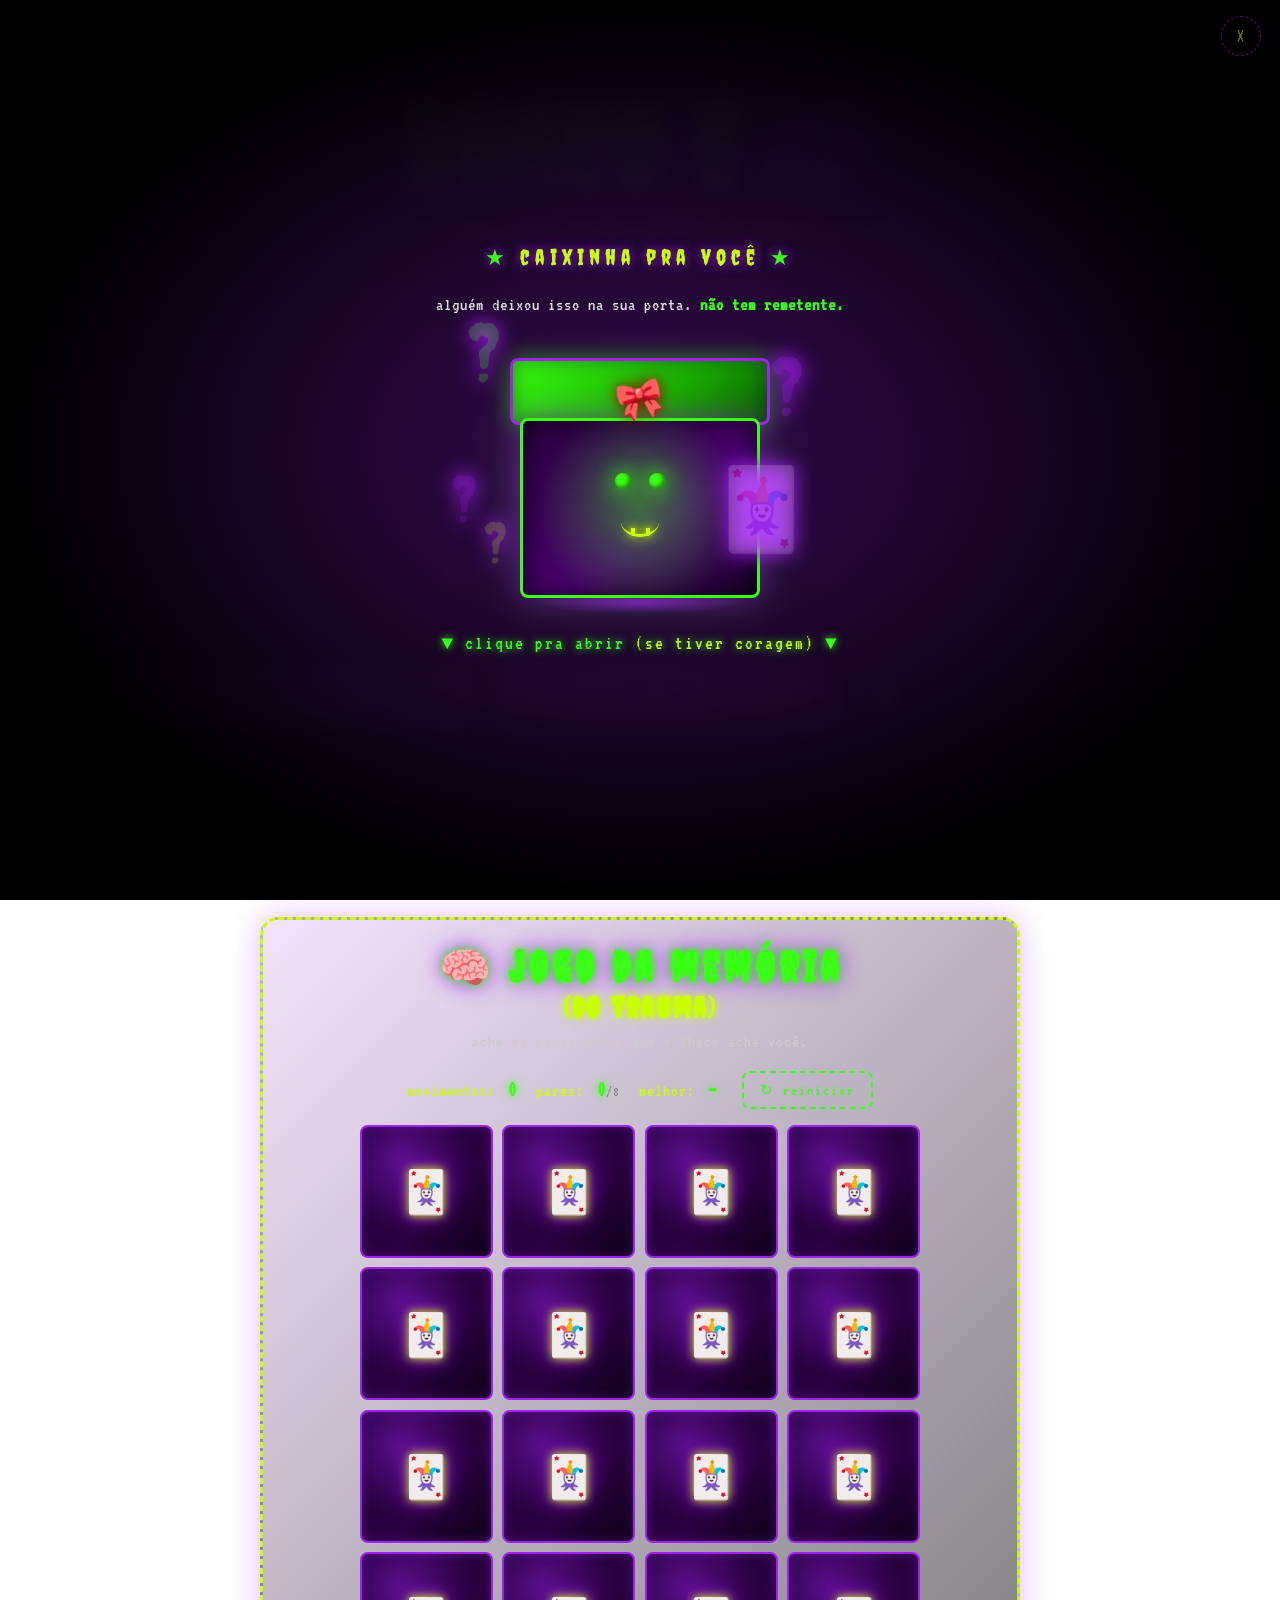
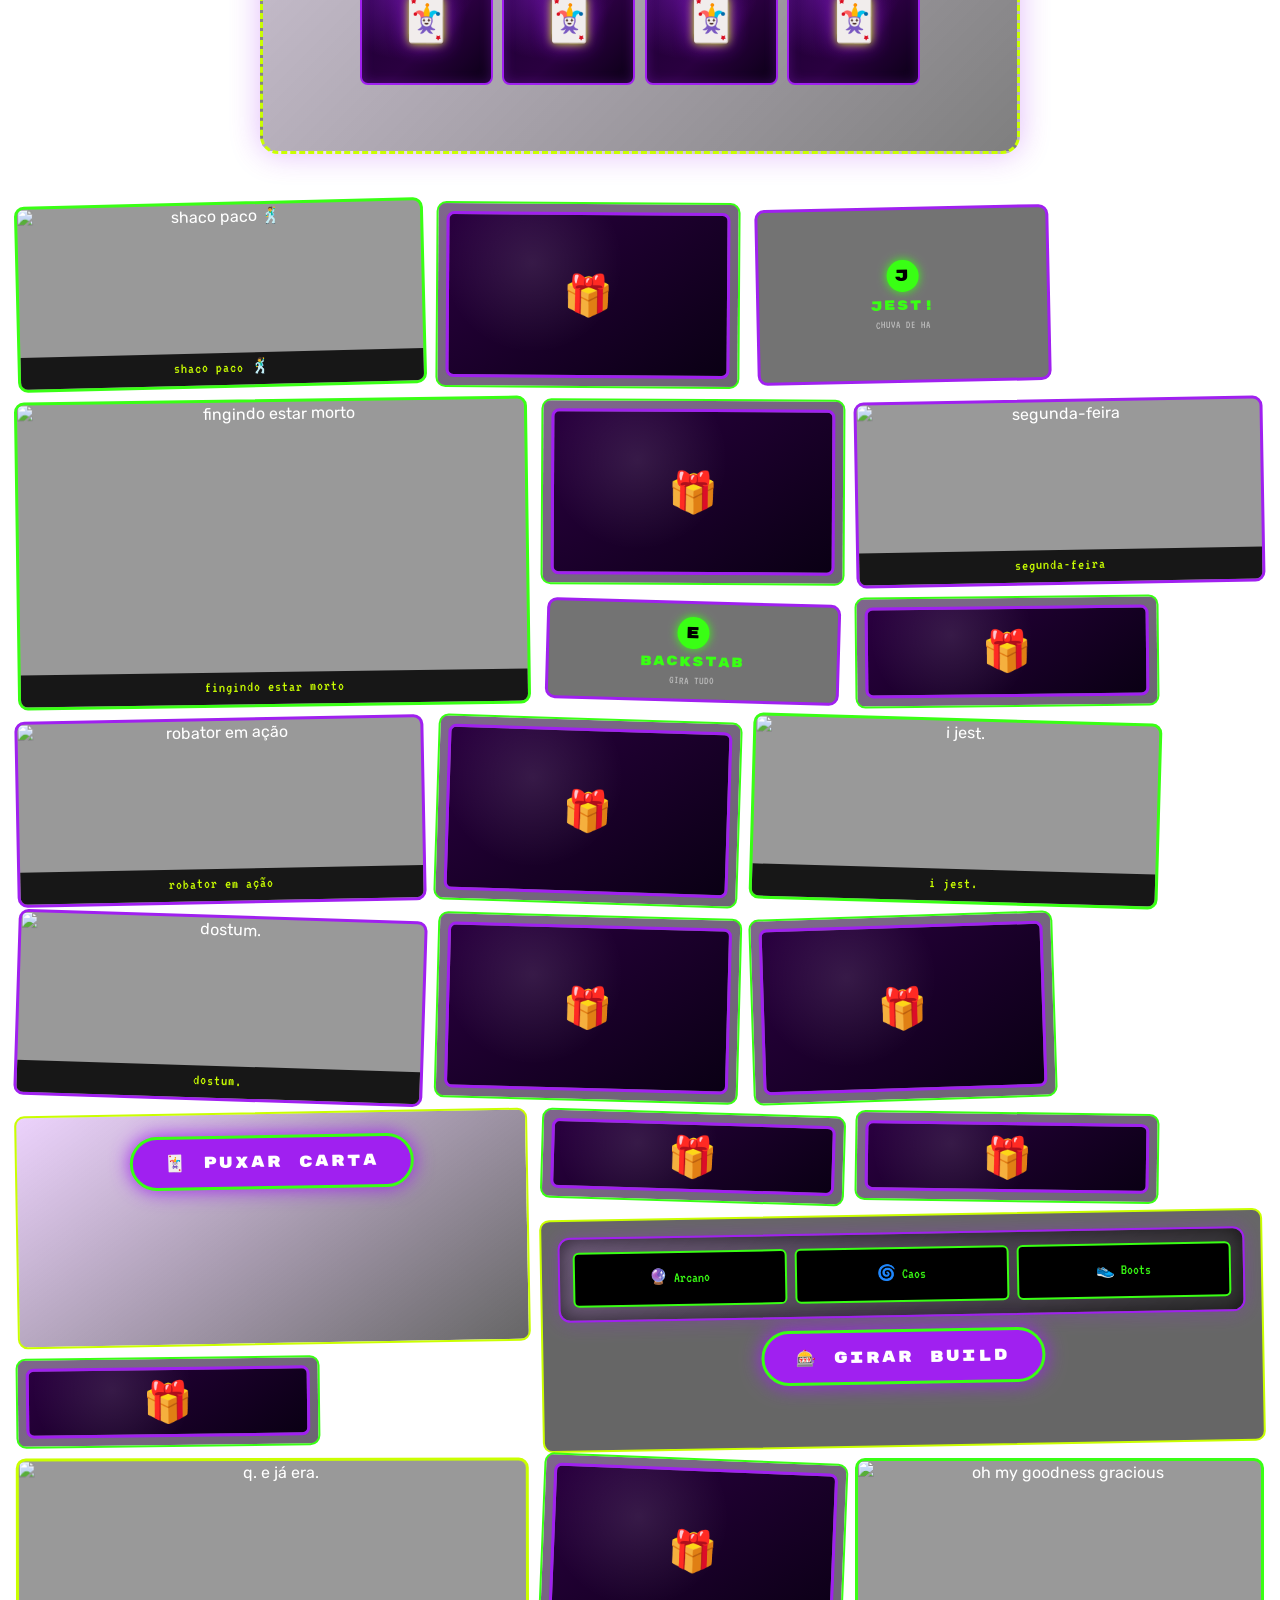
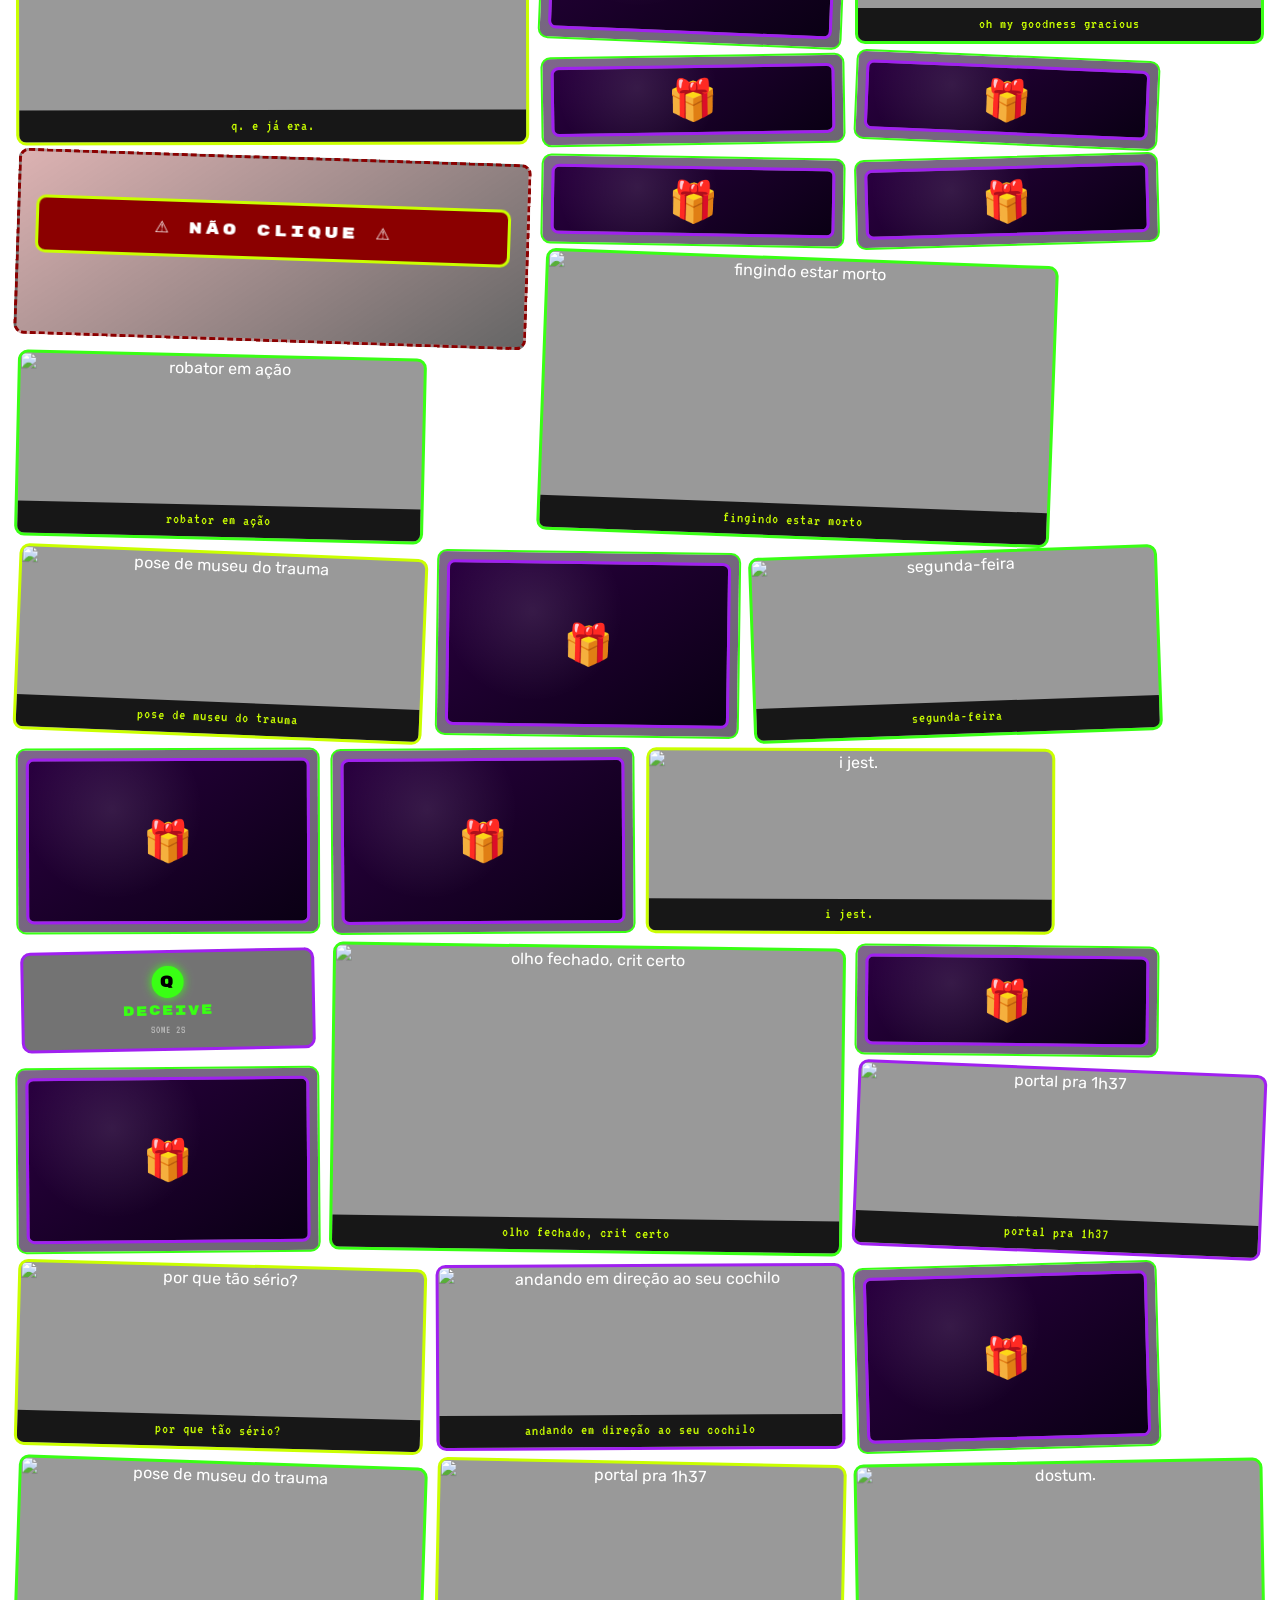
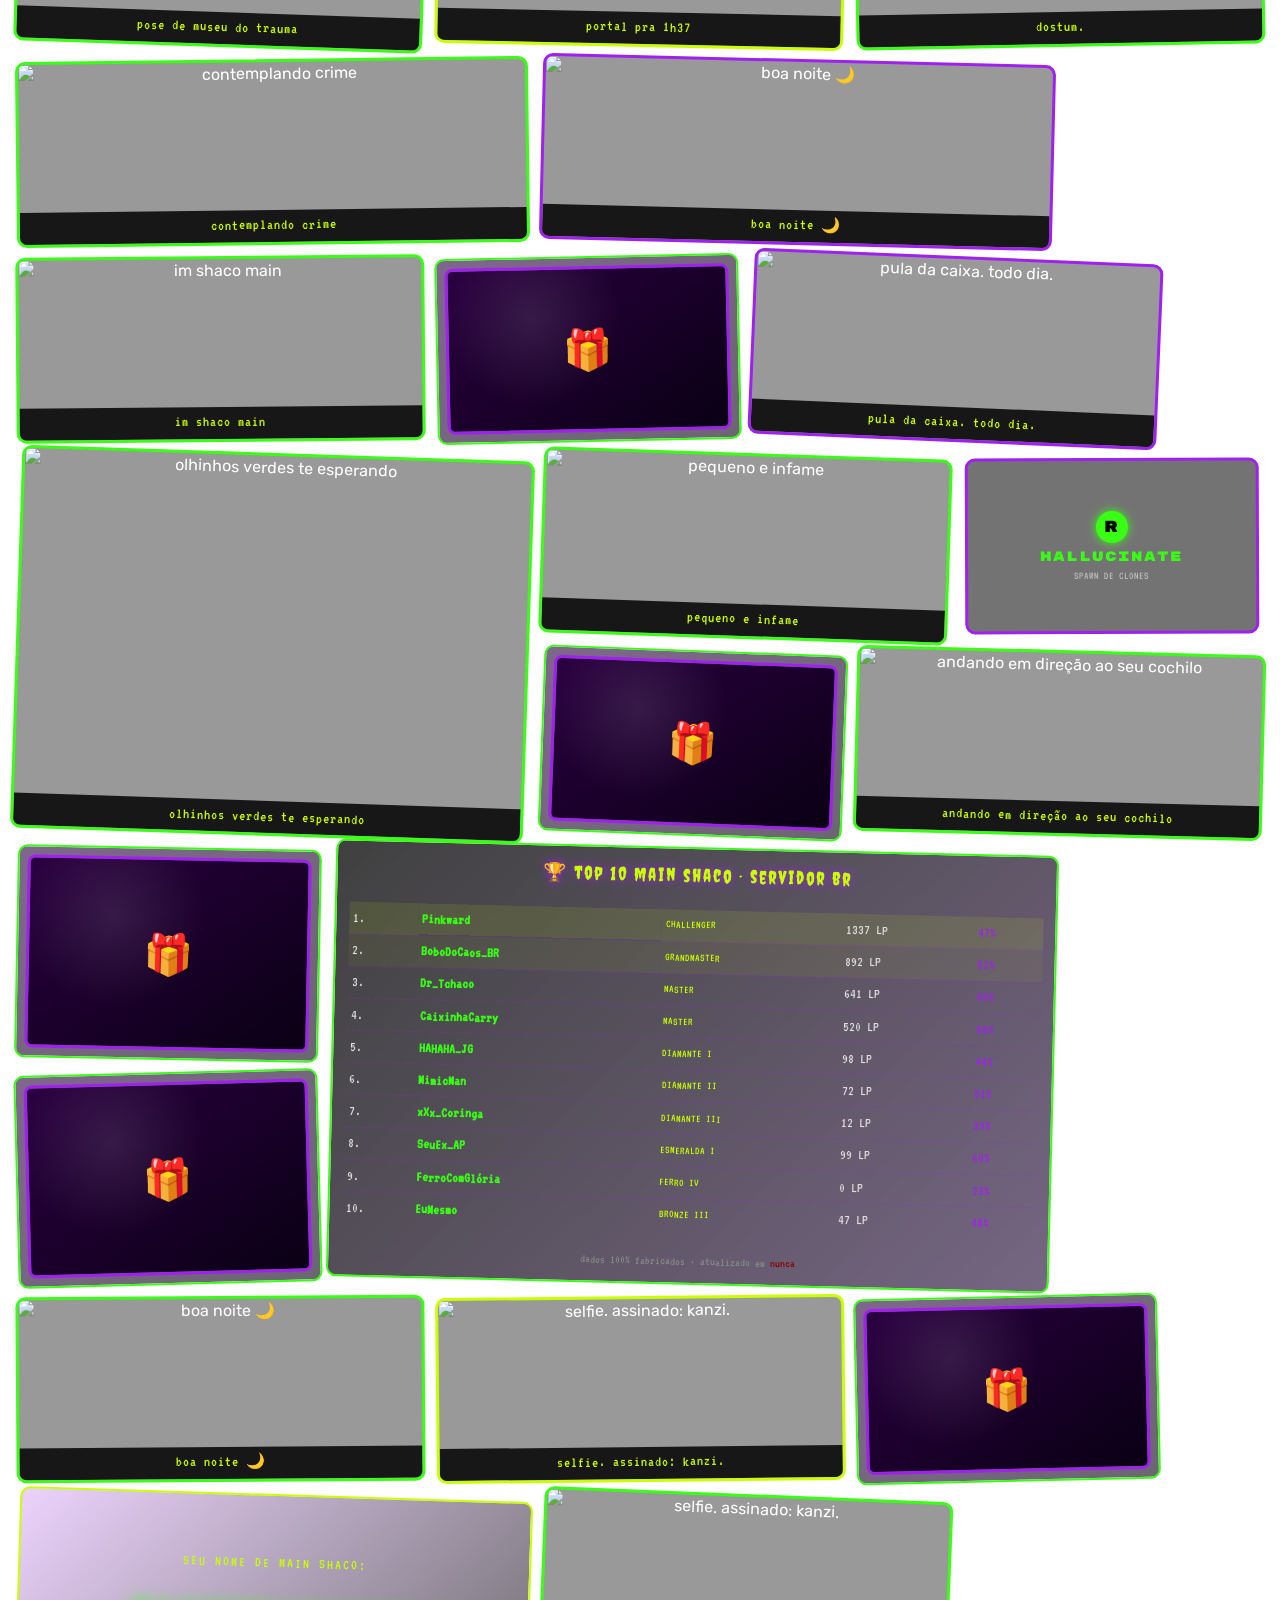
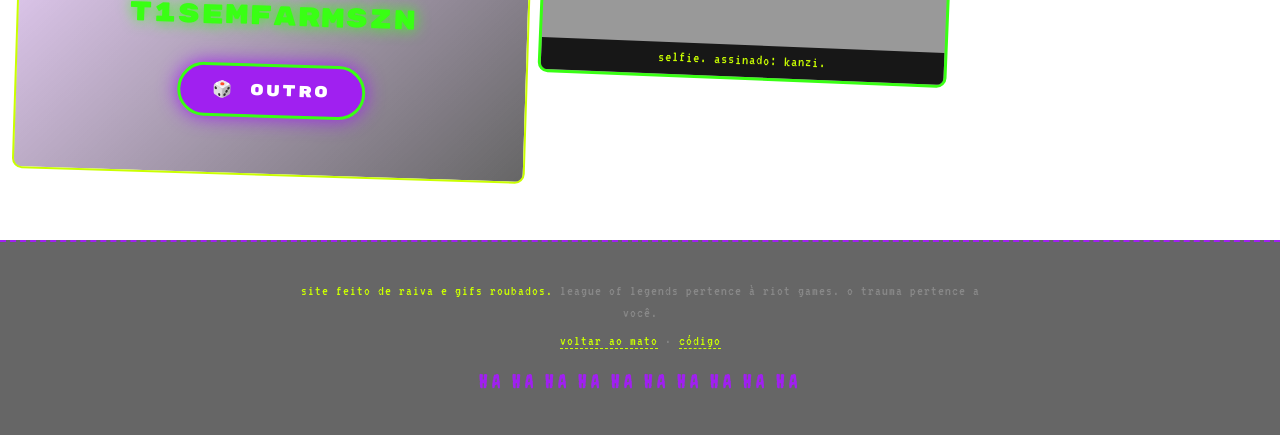
==== commit ac6f9250: "feat: caixinha surpresa de boas-vindas + memory game, site limpo - Modal welcome com caixa 3D (CSS) " ====
--- a/index.html
+++ b/index.html
@@ -3,8 +3,8 @@
 <head>
   <meta charset="UTF-8" />
   <meta name="viewport" content="width=device-width, initial-scale=1.0" />
-  <title>SHACO É AP — fragmentos desordenados</title>
-  <meta name="description" content="Site-colagem com 80+ cards caoticos sobre o Shaco AP: piadas, caixinhas, gifs, depoimentos, spells. Embaralha a cada clique." />
+  <title>SHACO É AP — abre a caixinha</title>
+  <meta name="description" content="Site só de gifs e interatividade caótica do Shaco AP: caixinha surpresa, memory game, slot, cartas e mais." />
   <link rel="icon" href="data:image/svg+xml,%3Csvg xmlns='http://www.w3.org/2000/svg' viewBox='0 0 100 100'%3E%3Ctext y='.9em' font-size='85'%3E🃏%3C/text%3E%3C/svg%3E" />
   <link rel="preconnect" href="https://fonts.googleapis.com" />
   <link rel="preconnect" href="https://fonts.gstatic.com" crossorigin />
@@ -12,34 +12,97 @@
   <link rel="stylesheet" href="style.css" />
 </head>
 <body>
+  <!-- ======== WELCOME MODAL: caixinha surpresa ======== -->
+  <div id="welcome" class="welcome-modal" aria-hidden="false" role="dialog">
+    <button class="welcome-close" id="welcome-skip" aria-label="pular" title="pular">×</button>
+
+    <div class="welcome-stage" id="welcome-stage">
+      <p class="welcome-eyebrow"><span>★</span> caixinha pra você <span>★</span></p>
+      <p class="welcome-sub">alguém deixou isso na sua porta. <em>não tem remetente.</em></p>
+
+      <button class="welcome-box" id="welcome-box" aria-label="abrir caixinha">
+        <div class="wb-shadow"></div>
+        <div class="wb-bow">🎀</div>
+        <div class="wb-lid">
+          <div class="wb-lid-side wb-lid-front"></div>
+          <div class="wb-lid-side wb-lid-back"></div>
+          <div class="wb-lid-side wb-lid-left"></div>
+          <div class="wb-lid-side wb-lid-right"></div>
+          <div class="wb-lid-side wb-lid-top"></div>
+        </div>
+        <div class="wb-body">
+          <div class="wb-side wb-front"></div>
+          <div class="wb-side wb-back"></div>
+          <div class="wb-side wb-left"></div>
+          <div class="wb-side wb-right"></div>
+          <div class="wb-eyes" aria-hidden="true">
+            <span></span><span></span>
+          </div>
+          <div class="wb-grin" aria-hidden="true"></div>
+          <div class="wb-glow"></div>
+        </div>
+      </button>
+
+      <p class="welcome-hint" id="welcome-hint">▼ clique pra abrir <em>(se tiver coragem)</em> ▼</p>
+
+      <div class="welcome-floats" aria-hidden="true">
+        <span>?</span><span>?</span><span>?</span><span>🃏</span><span>?</span>
+      </div>
+    </div>
+
+    <div class="welcome-prize" id="welcome-prize" aria-hidden="true">
+      <p class="welcome-prize-eyebrow">🃏 voce ganhou 🃏</p>
+      <img class="welcome-prize-gif" id="welcome-prize-gif" src="" alt="" />
+      <p class="welcome-prize-text" id="welcome-prize-text"></p>
+      <p class="welcome-prize-fine">a caixinha continua zoando você. tem mais lá embaixo.</p>
+      <button class="welcome-enter" id="welcome-enter">▶ ENTRAR NO CAOS ◀</button>
+    </div>
+  </div>
+
   <span class="float-q">?</span>
   <span class="float-q">?</span>
   <span class="float-q">?</span>
 
   <main>
     <header class="hero-mini">
-      <p class="hero__eyebrow">★ nenhum conselho aqui é útil ★</p>
+      <p class="hero__eyebrow">★ só gifs. só caos. zero conselho útil. ★</p>
       <h1>SHACO É <span>AP</span></h1>
       <p class="hero__sub">
-        fragmentos desordenados sobre um palhaço que <em>devia estar numa caixinha</em>
+        nada de texto longo. <em>só interatividade e palhaço pulando.</em>
       </p>
       <canvas id="hero-canvas" width="340" height="340" aria-label="shaco 3D"></canvas>
       <div class="hero__cta-group">
         <a href="./game/" class="btn-demon">🎮 ache o shaco (3D)</a>
-        <button id="shuffle" class="btn-ghost">🎲 embaralhar tudo</button>
+        <button id="goto-memory" class="btn-demon">🧠 jogo da memória</button>
+        <button id="shuffle" class="btn-ghost">🎲 embaralhar</button>
         <button id="invocar" class="btn-ghost">🃏 invocar</button>
+        <button id="reopen-box" class="btn-ghost">🎁 caixinha de novo</button>
       </div>
-      <p class="hero__scroll">▼ role. alguma coisa te pega embaixo ▼</p>
+      <p class="hero__scroll">▼ role. <em>alguma coisa te pega embaixo.</em> ▼</p>
     </header>
 
     <button id="sound-toggle" class="sound-toggle" aria-label="ligar/desligar som" title="ligar som">🔇</button>
+
+    <!-- ======== MEMORY GAME ======== -->
+    <section id="memory" class="memory-section">
+      <h2 class="memory-title">🧠 jogo da memória <span>(do trauma)</span></h2>
+      <p class="memory-sub">ache os pares antes que o Shaco ache você.</p>
+      <div class="memory-stats">
+        <span>movimentos: <b id="mem-moves">0</b></span>
+        <span>pares: <b id="mem-pairs">0</b><i>/8</i></span>
+        <span>melhor: <b id="mem-best">—</b></span>
+        <button id="mem-restart" class="btn-ghost mem-restart">↻ reiniciar</button>
+      </div>
+      <div id="memory-grid" class="memory-grid" aria-label="tabuleiro do memory"></div>
+      <p id="mem-msg" class="mem-msg" aria-live="polite"></p>
+    </section>
 
     <div id="chaos" class="chaos-grid" aria-live="polite"></div>
     <p class="box-output" aria-live="polite"></p>
 
     <footer>
       <p><em>site feito de raiva e gifs roubados.</em> league of legends pertence à riot games. o trauma pertence a você.</p>
-      <p><a href="#top" onclick="window.scrollTo(0,0);return false;">voltar ao mato</a> · <a href="https://github.com/gabriel20angelo-web/shaco-ap" target="_blank" rel="noopener">código</a></p>
+      <p><a href="#top" onclick="window.scrollTo({top:0,behavior:'smooth'});return false;">voltar ao mato</a> · <a href="https://github.com/gabriel20angelo-web/shaco-ap" target="_blank" rel="noopener">código</a></p>
       <p class="laugh">HA HA HA HA HA HA HA HA HA HA</p>
     </footer>
   </main>
@@ -55,45 +118,6 @@
     const A = () => window.ShacoAudio;
 
     // ============ DADOS ============
-
-    const JOKES = [
-      "shaco não é troll. shaco é <em>vocação</em>.",
-      "3 caixinhas é aviso. 4 é promessa. 5 é testamento.",
-      "warde tudo. <em>o tudo ainda não é suficiente.</em>",
-      "o clone era o original. você é a cópia.",
-      "ser main shaco é opcional. parar não é.",
-      "'queue pop.' ele já estava te esperando.",
-      "a caixinha sabe do seu mmr.",
-      "o Baiano viu.",
-      "não existe gg. existe <em>survivor's guilt</em>.",
-      "pinkward: R$200. ansiolítico: R$50. <em>pergunta.</em>",
-      "meu pai nunca me explicou essa build.",
-      "'olha atrás de você.' eu olhei. ele tava lá.",
-      "report: shaco, jg, feeding. razão: <em>nasceu</em>.",
-      "shaco + coringa: duas profissões, uma vocação.",
-      "tá com medo? <em>ainda bem.</em>",
-      "você nunca vê o primeiro q. o segundo você lembra da infância.",
-      "shaco ap é tipo coringa com mirins.",
-      "não pise no mato. <em>pise no mato.</em>",
-      "meu oftalmologista jurou que eu vi o q. mentiu.",
-      "minha ex virou main shaco. saí do relacionamento carry.",
-      "shaco tem skin halloween. é pra ele usar o ano todo.",
-      "se você clona, <em>o clone clica.</em>",
-      "'nice q' é o luto do adc.",
-      "<strong>a piada é com você.</strong>",
-      "shaco ap e ad são a mesma pessoa em terapias diferentes.",
-      "não existe shaco ruim. existe adc confiante.",
-      "o clone mijou de rir. literalmente.",
-      "ward no drake? placebo.",
-      "você abriu uma caixinha. agora tem duas.",
-      "jogar shaco é aceitar. viver contra é <em>aprender</em>.",
-      "ninguém jogou shaco ap e continuou a mesma pessoa.",
-      "'só mais um pouquinho…' ele diz, enquanto você some.",
-      "a lore diz que o shaco é amaldiçoado. <em>amaldiçoados NÓS.</em>",
-      "o baron é um ponto de encontro. o shaco marcou.",
-      "faz shaco ap. quem faz shaco ap não perde. <em>só desiste.</em>",
-      "sua mãe te avisou. era o shaco o tempo todo."
-    ];
 
     const BOXES = [
       { prize: "🎁 +1500 dano psicológico. é de graça." },
@@ -146,29 +170,16 @@
       { src: "https://media.tenor.com/Hq7KtCAo7i0AAAAM/lolgel.gif", caption: "contemplando crime" }
     ];
 
-    const QUOTES = [
-      { text: "joguei 200 partidas. minha esposa foi embora. liquido positivo.", cite: "rodrigo, 34" },
-      { text: "perdi 12kg de suor ouvindo HAHAHA no ward.", cite: "adc anônimo" },
-      { text: "meu psiquiatra aumentou o ritalin.", cite: "sessão nº14" },
-      { text: "ele clonou. mijou de rir. eu desinstalei.", cite: "fórum br, 2019" },
-      { text: "minha ex me deixou quando descobriu minha build.", cite: "main desde season 4" },
-      { text: "toda vez que o shaco ri eu lembro do meu pai.", cite: "confissão anônima" },
-      { text: "o pinkward era placebo. eu sempre soube.", cite: "invocador arrependido" },
-      { text: "não existe cura. só /mute all.", cite: "r/shacomains, adaptado" },
-      { text: "'que tal um truque de mágica?' ele disse. eu aceitei. morri.", cite: "último log do adc" }
-    ];
-
-    const STATS = [
-      { value: "97%", label: "dos shacos inimigos são challenger disfarçado" },
-      { value: "0.3s", label: "entre ver o Q e virar screenshot" },
-      { value: "∞", label: "wards necessárias. ainda em pesquisa." },
-      { value: "14", label: "idade média do main shaco do seu time" },
-      { value: "1", label: "velinha acesa pra Riot nerfar o E" },
-      { value: "47", label: "caixinhas por partida, em média" },
-      { value: "200", label: "partidas por divórcio (±3)" },
-      { value: "12kg", label: "suor médio por ranqueada" },
-      { value: "-500", label: "anos de paz interior" },
-      { value: "3%", label: "do seu time está realmente online" }
+    // 8 gifs distintos pro memory (selecionados pelas thumbs ficarem mais reconhecíveis)
+    const MEMORY_GIFS = [
+      { src: "https://media.tenor.com/X95_fOkzFOIAAAAM/shaco-honsementioned.gif", id: 'jump' },
+      { src: "https://media.tenor.com/BT1t3WFaDSsAAAAM/i-jest-shaco.gif", id: 'jest' },
+      { src: "https://media.tenor.com/yeR2U7TIIvMAAAAM/shaco-q-league-of-legends.gif", id: 'q' },
+      { src: "https://media.tenor.com/iwJuc1p4kl0AAAAM/shaco.gif", id: 'kanzi' },
+      { src: "https://media.tenor.com/5nhWcbcHb88AAAAM/shaco-paco-lol.gif", id: 'paco' },
+      { src: "https://media.tenor.com/jb3P5ykckQoAAAAM/shaco-league-of-legends.gif", id: 'dead' },
+      { src: "https://media.tenor.com/m0-ZQAVlx18AAAAM/shaco-robator.gif", id: 'robator' },
+      { src: "https://media.tenor.com/Hq7KtCAo7i0AAAAM/lolgel.gif", id: 'gel' }
     ];
 
     const SPELLS = [
@@ -228,6 +239,22 @@
       { nick: 'EuMesmo', rank: 'BRONZE III', lp: 47, winrate: '48%', games: 88 }
     ];
 
+    // Prêmios para a caixinha de boas-vindas
+    const WELCOME_PRIZES = [
+      "🎁 +1 trauma vitalício. parabéns.",
+      "🃏 contrato assinado: você é main shaco agora.",
+      "💀 você abriu. ele anotou.",
+      "🎭 prêmio: você. ele já tinha.",
+      "👀 viu? eu já tinha avisado.",
+      "🔔 sua paz interior expirou. boa sorte.",
+      "📦 era mimic. tarde demais.",
+      "🗡 backstab grátis. cortesia da casa.",
+      "🎲 rolou 1. seu dia inteiro virou crítico negativo.",
+      "🪦 RIP sua produtividade. foi rápido.",
+      "🃏 a piada é com você. de novo.",
+      "🎂 hoje é dia de aniversário do palhaço. ele lembra do seu também."
+    ];
+
     // ============ BUILD CHAOS GRID ============
 
     function shuffle(arr) {
@@ -249,11 +276,10 @@
 
     function buildItems() {
       const items = [];
-      JOKES.forEach(j => items.push({ type: 'joke', data: j }));
       BOXES.forEach(b => items.push({ type: 'box', data: b }));
       GIFS.forEach(g => items.push({ type: 'gif', data: g }));
-      QUOTES.forEach(q => items.push({ type: 'quote', data: q }));
-      STATS.forEach(s => items.push({ type: 'stat', data: s }));
+      // duplica metade dos gifs aleatoriamente pra ter mais densidade visual
+      shuffle([...GIFS]).slice(0, 10).forEach(g => items.push({ type: 'gif', data: g }));
       SPELLS.forEach(s => items.push({ type: 'spell', data: s }));
       items.push({ type: 'carta' });
       items.push({ type: 'slot' });
@@ -273,12 +299,6 @@
     function renderItem(item) {
       let c;
       switch (item.type) {
-        case 'joke': {
-          const s = rand(['xs', 's', 's', 'm']);
-          c = mkCard('joke', s);
-          c.innerHTML = `<p>${item.data}</p>`;
-          return c;
-        }
         case 'box': {
           c = mkCard('box', 'xs');
           const btn = document.createElement('button');
@@ -293,16 +313,6 @@
           const s = rand(['s', 's', 'm']);
           c = mkCard('gif', s);
           c.innerHTML = `<img src="${item.data.src}" alt="${item.data.caption}" loading="lazy"><figcaption>${item.data.caption}</figcaption>`;
-          return c;
-        }
-        case 'quote': {
-          c = mkCard('quote', 'm');
-          c.innerHTML = `<p>“${item.data.text}”</p><cite>— ${item.data.cite}</cite>`;
-          return c;
-        }
-        case 'stat': {
-          c = mkCard('stat', 'xs');
-          c.innerHTML = `<div class="stat-value">${item.data.value}</div><div class="stat-label">${item.data.label}</div>`;
           return c;
         }
         case 'spell': {
@@ -383,7 +393,6 @@
         if (el) frag.appendChild(el);
       });
       grid.appendChild(frag);
-      attachInteractions();
     }
 
     // ============ INTERATIVIDADE ============
@@ -519,12 +528,254 @@
       }
     }
 
-    // Click delegate — 1 listener pro grid inteiro
-    function attachInteractions() {
-      // nada por item — tudo via delegate no document
-    }
+    // ============ MEMORY GAME ============
+
+    const MEM_BEST_KEY = 'shaco-memory-best';
+    let memState = {
+      flipped: [],   // ids dos cards flippados aguardando match
+      matched: 0,
+      moves: 0,
+      lock: false,
+      cards: []
+    };
+
+    function buildMemoryDeck() {
+      const deck = [];
+      MEMORY_GIFS.forEach(g => {
+        deck.push({ ...g, key: g.id + '-a' });
+        deck.push({ ...g, key: g.id + '-b' });
+      });
+      return shuffle(deck);
+    }
+
+    function renderMemory() {
+      const grid = document.getElementById('memory-grid');
+      if (!grid) return;
+      grid.innerHTML = '';
+      memState = { flipped: [], matched: 0, moves: 0, lock: false, cards: buildMemoryDeck() };
+      memState.cards.forEach((card, idx) => {
+        const cell = document.createElement('button');
+        cell.className = 'mem-card';
+        cell.dataset.idx = idx;
+        cell.dataset.id = card.id;
+        cell.setAttribute('aria-label', 'carta ' + (idx + 1));
+        cell.innerHTML = `
+          <div class="mem-inner">
+            <div class="mem-front">
+              <span class="mem-back-mark">🃏</span>
+            </div>
+            <div class="mem-back">
+              <img src="${card.src}" alt="" loading="lazy" />
+            </div>
+          </div>`;
+        grid.appendChild(cell);
+      });
+      updateMemHud();
+      const msg = document.getElementById('mem-msg');
+      if (msg) { msg.textContent = ''; msg.className = 'mem-msg'; }
+    }
+
+    function updateMemHud() {
+      const m = document.getElementById('mem-moves');
+      const p = document.getElementById('mem-pairs');
+      const b = document.getElementById('mem-best');
+      if (m) m.textContent = memState.moves;
+      if (p) p.textContent = memState.matched;
+      const best = localStorage.getItem(MEM_BEST_KEY);
+      if (b) b.textContent = best ? best : '—';
+    }
+
+    function flipMemCard(cell) {
+      if (memState.lock) return;
+      if (cell.classList.contains('flipped') || cell.classList.contains('matched')) return;
+      cell.classList.add('flipped');
+      A()?.card();
+      memState.flipped.push(cell);
+
+      if (memState.flipped.length === 2) {
+        memState.moves++;
+        updateMemHud();
+        const [a, b] = memState.flipped;
+        if (a.dataset.id === b.dataset.id) {
+          a.classList.add('matched');
+          b.classList.add('matched');
+          memState.matched++;
+          memState.flipped = [];
+          A()?.crit();
+          flashMemMsg(rand([
+            '✨ par! a piada continua.',
+            '🃏 acerto. ele já sabia.',
+            '👁 +1 par. ele tá te observando.',
+            '✅ certinho. coincidência?',
+            '💚 par perfeito. assustador.'
+          ]), 'good');
+          updateMemHud();
+          if (memState.matched === MEMORY_GIFS.length) winMemory();
+        } else {
+          memState.lock = true;
+          A()?.miss();
+          flashMemMsg(rand([
+            '🤡 errou. previsível.',
+            '💀 não. de novo não.',
+            '👀 ele riu. dá pra ouvir?',
+            '🃏 erro registrado.',
+            '⚠ misclick clássico.'
+          ]), 'bad');
+          setTimeout(() => {
+            a.classList.remove('flipped');
+            b.classList.remove('flipped');
+            memState.flipped = [];
+            memState.lock = false;
+          }, 900);
+        }
+      }
+    }
+
+    function flashMemMsg(text, kind) {
+      const msg = document.getElementById('mem-msg');
+      if (!msg) return;
+      msg.textContent = text;
+      msg.className = 'mem-msg show ' + (kind || '');
+    }
+
+    function winMemory() {
+      const moves = memState.moves;
+      const best = parseInt(localStorage.getItem(MEM_BEST_KEY) || '999', 10);
+      let newBest = false;
+      if (moves < best) {
+        localStorage.setItem(MEM_BEST_KEY, String(moves));
+        newBest = true;
+      }
+      updateMemHud();
+      const verdict =
+        moves <= 10 ? '🧠 sobrenatural. ele desconfiou.' :
+        moves <= 14 ? '👑 dignidade preservada. raro.' :
+        moves <= 20 ? '🃏 mediano. nem ele riu.' :
+        moves <= 30 ? '💀 isso doeu na alma.' :
+                       '🤡 ele já foi embora. tem dó.';
+      flashMemMsg(`🎉 PARES TODOS! ${moves} movimentos. ${verdict}${newBest ? ' (recorde novo)' : ''}`, 'win');
+      A()?.laugh();
+      setTimeout(() => A()?.laugh(), 700);
+      // chuva de risadas em cima do tabuleiro
+      rainHA(30, 70);
+      window.HeroShaco?.spawnClones(3);
+    }
+
+    // ============ WELCOME BOX ============
+
+    let welcomeOpened = false;
+
+    function openWelcomeBox() {
+      if (welcomeOpened) return;
+      welcomeOpened = true;
+      const stage = document.getElementById('welcome-stage');
+      const prize = document.getElementById('welcome-prize');
+      const box = document.getElementById('welcome-box');
+      const hint = document.getElementById('welcome-hint');
+      if (!stage || !prize || !box) return;
+
+      A()?.boxOpen();
+      box.classList.add('opening');
+      if (hint) hint.style.opacity = '0';
+      // Confete + chuva
+      welcomeConfetti(60);
+      setTimeout(() => { A()?.laugh(); }, 250);
+      setTimeout(() => { A()?.explode(); }, 600);
+
+      setTimeout(() => {
+        // Esconde o stage, revela o prêmio
+        stage.classList.add('exit');
+        const gif = rand(GIFS);
+        const text = rand(WELCOME_PRIZES);
+        const gifEl = document.getElementById('welcome-prize-gif');
+        const textEl = document.getElementById('welcome-prize-text');
+        if (gifEl) { gifEl.src = gif.src; gifEl.alt = gif.caption; }
+        if (textEl) textEl.textContent = text;
+        prize.classList.add('show');
+        prize.setAttribute('aria-hidden', 'false');
+      }, 900);
+    }
+
+    function welcomeConfetti(count) {
+      const wm = document.getElementById('welcome');
+      if (!wm) return;
+      const emojis = ['🃏', '🎁', '?', 'HA', '🗡', '💀', '🎀', '⚠', '👁'];
+      const colors = ['#39ff14', '#a020f0', '#caff00', '#fff'];
+      for (let i = 0; i < count; i++) {
+        const span = document.createElement('span');
+        span.className = 'welcome-confetti';
+        span.textContent = rand(emojis);
+        span.style.left = (50 + (Math.random() - 0.5) * 12) + '%';
+        span.style.top = '50%';
+        span.style.color = rand(colors);
+        const angle = Math.random() * Math.PI * 2;
+        const dist = 200 + Math.random() * 600;
+        span.style.setProperty('--dx', Math.cos(angle) * dist + 'px');
+        span.style.setProperty('--dy', Math.sin(angle) * dist + 'px');
+        span.style.setProperty('--rot', (Math.random() * 720 - 360) + 'deg');
+        span.style.fontSize = (0.9 + Math.random() * 1.6) + 'rem';
+        span.style.animationDuration = (1.4 + Math.random() * 1.2) + 's';
+        wm.appendChild(span);
+        setTimeout(() => span.remove(), 2700);
+      }
+    }
+
+    function closeWelcome() {
+      const wm = document.getElementById('welcome');
+      if (!wm) return;
+      wm.classList.add('closing');
+      setTimeout(() => {
+        wm.style.display = 'none';
+        wm.setAttribute('aria-hidden', 'true');
+      }, 600);
+    }
+
+    function reopenWelcome() {
+      const wm = document.getElementById('welcome');
+      const stage = document.getElementById('welcome-stage');
+      const prize = document.getElementById('welcome-prize');
+      const box = document.getElementById('welcome-box');
+      const hint = document.getElementById('welcome-hint');
+      if (!wm || !stage || !prize || !box) return;
+      welcomeOpened = false;
+      wm.style.display = '';
+      wm.classList.remove('closing');
+      wm.setAttribute('aria-hidden', 'false');
+      stage.classList.remove('exit');
+      prize.classList.remove('show');
+      prize.setAttribute('aria-hidden', 'true');
+      box.classList.remove('opening', 'impatient');
+      if (hint) hint.style.opacity = '';
+      // Limpa confetes residuais
+      wm.querySelectorAll('.welcome-confetti').forEach(c => c.remove());
+      // Re-arma o impatient após 3.5s
+      setTimeout(() => {
+        const b = document.getElementById('welcome-box');
+        if (b && !welcomeOpened) b.classList.add('impatient');
+      }, 3500);
+    }
+
+    // ============ EVENT DELEGATION ============
 
     document.addEventListener('click', (e) => {
+      // Welcome modal first
+      if (e.target.closest('#welcome-box')) { openWelcomeBox(); return; }
+      if (e.target.closest('#welcome-enter') || e.target.closest('#welcome-skip')) {
+        closeWelcome();
+        return;
+      }
+      if (e.target.closest('#reopen-box')) { reopenWelcome(); return; }
+
+      // Memory game
+      const memCell = e.target.closest('.mem-card');
+      if (memCell) { flipMemCard(memCell); return; }
+      if (e.target.closest('#mem-restart')) { renderMemory(); A()?.card(); return; }
+      if (e.target.closest('#goto-memory')) {
+        document.getElementById('memory')?.scrollIntoView({ behavior: 'smooth', block: 'start' });
+        return;
+      }
+
+      // Box (caixinhas do grid)
       const box = e.target.closest('.box');
       if (box) { openBox(box); return; }
 
@@ -537,7 +788,7 @@
       if (e.target.closest('#shuffle')) {
         A()?.card();
         renderChaos();
-        window.scrollTo({ top: 0, behavior: 'smooth' });
+        document.getElementById('chaos')?.scrollIntoView({ behavior: 'smooth', block: 'start' });
         return;
       }
       if (e.target.closest('#invocar')) {
@@ -570,8 +821,9 @@
         return;
       }
 
-      // fallback: HA flutuante pra qualquer outro clique
-      const ignores = ['a', 'summary', 'details', 'button', 'input'];
+      // fallback: HA flutuante pra qualquer outro clique (mas não dentro do welcome)
+      if (e.target.closest('#welcome')) return;
+      const ignores = ['a', 'summary', 'details', 'button', 'input', '.mem-card'];
       if (ignores.some(t => e.target.closest(t))) return;
       const msgs = ['HA!', 'HAHA!', 'olha atrás', 'a piada é com você', 'truque!', '?', 'te peguei'];
       const t = document.createElement('span');
@@ -650,10 +902,17 @@
       document.body.appendChild(s);
       setTimeout(() => { if (s.parentNode) s.remove(); }, 6000);
     }
-    setTimeout(() => { popSurprise(); setInterval(popSurprise, 35000); }, 10000);
+    setTimeout(() => { popSurprise(); setInterval(popSurprise, 35000); }, 25000);
+
+    // Caixinha começa tremendo um pouco mais forte depois de 3s sem clicar
+    setTimeout(() => {
+      const box = document.getElementById('welcome-box');
+      if (box && !welcomeOpened) box.classList.add('impatient');
+    }, 3500);
 
     // Bootstrap
     renderChaos();
+    renderMemory();
   </script>
 </body>
 </html>
--- a/style.css
+++ b/style.css
@@ -1034,3 +1034,724 @@
     transition-duration: 0.01ms !important;
   }
 }
+
+/* ==========================================================
+   WELCOME MODAL — caixinha surpresa de boas-vindas
+   ========================================================== */
+
+.welcome-modal {
+  position: fixed;
+  inset: 0;
+  z-index: 99999;
+  background:
+    radial-gradient(ellipse at center, rgba(160, 32, 240, 0.35) 0%, rgba(0, 0, 0, 0.95) 70%),
+    rgba(0, 0, 0, 0.92);
+  backdrop-filter: blur(8px);
+  -webkit-backdrop-filter: blur(8px);
+  display: flex;
+  align-items: center;
+  justify-content: center;
+  flex-direction: column;
+  padding: 1.5rem;
+  overflow: hidden;
+  animation: welcome-in 0.5s ease-out;
+}
+
+.welcome-modal.closing {
+  animation: welcome-out 0.55s ease-in forwards;
+}
+
+@keyframes welcome-in {
+  from { opacity: 0; backdrop-filter: blur(0); }
+  to { opacity: 1; backdrop-filter: blur(8px); }
+}
+
+@keyframes welcome-out {
+  from { opacity: 1; transform: scale(1); }
+  to { opacity: 0; transform: scale(1.08); }
+}
+
+.welcome-close {
+  position: absolute;
+  top: 1rem;
+  right: 1.2rem;
+  background: transparent;
+  color: var(--shaco-acid);
+  border: 1px dashed var(--shaco-purple);
+  border-radius: 50%;
+  width: 2.5rem;
+  height: 2.5rem;
+  font-size: 1.4rem;
+  cursor: pointer;
+  font-family: 'VT323', monospace;
+  opacity: 0.5;
+  transition: all 0.3s;
+}
+
+.welcome-close:hover {
+  opacity: 1;
+  transform: rotate(90deg);
+  border-color: var(--shaco-green);
+  color: var(--shaco-green);
+}
+
+/* Stage da caixinha */
+.welcome-stage {
+  display: flex;
+  flex-direction: column;
+  align-items: center;
+  gap: 1rem;
+  position: relative;
+  transition: all 0.6s cubic-bezier(0.5, -0.5, 0.7, 0);
+}
+
+.welcome-stage.exit {
+  transform: scale(2.2) translateY(-30vh);
+  opacity: 0;
+  pointer-events: none;
+}
+
+.welcome-eyebrow {
+  font-family: 'Creepster', cursive;
+  letter-spacing: 5px;
+  color: var(--shaco-acid);
+  font-size: clamp(1rem, 2.5vw, 1.4rem);
+  text-shadow: 0 0 12px var(--shaco-purple);
+  animation: blink 1.5s infinite;
+}
+
+.welcome-eyebrow span { color: var(--shaco-green); }
+
+.welcome-sub {
+  font-family: 'VT323', monospace;
+  color: #ddd;
+  font-size: clamp(0.95rem, 2vw, 1.15rem);
+  letter-spacing: 1px;
+  text-align: center;
+  margin-bottom: 0.5rem;
+  max-width: 480px;
+}
+
+.welcome-sub em {
+  color: var(--shaco-green);
+  font-style: normal;
+  font-weight: bold;
+}
+
+/* ============ CAIXINHA 3D ============ */
+
+.welcome-box {
+  --size: clamp(180px, 28vw, 240px);
+  width: var(--size);
+  height: var(--size);
+  position: relative;
+  background: transparent;
+  border: none;
+  cursor: pointer;
+  transform-style: preserve-3d;
+  perspective: 800px;
+  animation: wb-idle 2.5s ease-in-out infinite;
+  margin: 1rem 0;
+  padding: 0;
+  outline: none;
+}
+
+.welcome-box:focus-visible {
+  outline: 2px dashed var(--shaco-acid);
+  outline-offset: 8px;
+}
+
+.welcome-box.impatient { animation: wb-impatient 0.6s ease-in-out infinite; }
+
+@keyframes wb-idle {
+  0%, 100% { transform: rotate(-3deg) translateY(0); }
+  50% { transform: rotate(3deg) translateY(-8px); }
+}
+
+@keyframes wb-impatient {
+  0%, 100% { transform: rotate(-6deg) translateY(0) scale(1); }
+  25% { transform: rotate(8deg) translateY(-4px) scale(1.04); }
+  50% { transform: rotate(-7deg) translateY(2px) scale(1); }
+  75% { transform: rotate(6deg) translateY(-3px) scale(1.04); }
+}
+
+.welcome-box:hover { animation: wb-impatient 0.4s ease-in-out infinite; }
+
+.welcome-box:hover .wb-glow {
+  opacity: 1;
+  filter: blur(20px);
+}
+
+.wb-shadow {
+  position: absolute;
+  bottom: -16px;
+  left: 8%;
+  width: 84%;
+  height: 22px;
+  background: radial-gradient(ellipse at center, rgba(160, 32, 240, 0.6), transparent 70%);
+  border-radius: 50%;
+  animation: wb-shadow 2.5s ease-in-out infinite;
+}
+
+@keyframes wb-shadow {
+  0%, 100% { transform: scaleX(1); opacity: 0.6; }
+  50% { transform: scaleX(0.85); opacity: 0.4; }
+}
+
+/* Corpo da caixa */
+.wb-body {
+  position: absolute;
+  top: 25%;
+  left: 0;
+  width: 100%;
+  height: 75%;
+  transform-style: preserve-3d;
+  background: linear-gradient(145deg, #2a0040 0%, #4a0070 60%, #1a0028 100%);
+  border: 3px solid var(--shaco-green);
+  border-radius: 8px;
+  box-shadow:
+    inset 0 0 30px rgba(0, 0, 0, 0.6),
+    0 0 30px rgba(160, 32, 240, 0.5),
+    0 0 60px rgba(57, 255, 20, 0.2);
+  display: flex;
+  align-items: center;
+  justify-content: center;
+  overflow: hidden;
+}
+
+.wb-glow {
+  position: absolute;
+  inset: -20px;
+  background: radial-gradient(circle, var(--shaco-green) 0%, transparent 60%);
+  opacity: 0.4;
+  z-index: -1;
+  pointer-events: none;
+  transition: opacity 0.3s, filter 0.3s;
+}
+
+/* Olhinhos verdes brilhantes */
+.wb-eyes {
+  position: absolute;
+  top: 30%;
+  left: 0;
+  right: 0;
+  display: flex;
+  justify-content: center;
+  gap: 18px;
+  z-index: 2;
+  animation: wb-blink 4s infinite;
+}
+
+.wb-eyes span {
+  width: 16px;
+  height: 16px;
+  background: var(--shaco-green);
+  border-radius: 50%;
+  box-shadow:
+    0 0 20px var(--shaco-green),
+    0 0 40px var(--shaco-green),
+    inset -2px -2px 4px rgba(0, 0, 0, 0.5);
+  animation: wb-eye-shift 3s ease-in-out infinite;
+}
+
+.wb-eyes span:last-child { animation-delay: 0.3s; }
+
+@keyframes wb-blink {
+  0%, 95%, 100% { transform: scaleY(1); }
+  97% { transform: scaleY(0.1); }
+}
+
+@keyframes wb-eye-shift {
+  0%, 100% { transform: translateX(0); }
+  25% { transform: translateX(-2px); }
+  75% { transform: translateX(2px); }
+}
+
+/* Sorrisinho */
+.wb-grin {
+  position: absolute;
+  top: 56%;
+  left: 50%;
+  transform: translateX(-50%);
+  width: 38px;
+  height: 18px;
+  border-bottom: 3px solid var(--shaco-acid);
+  border-radius: 0 0 60% 60% / 0 0 100% 100%;
+  z-index: 2;
+  filter: drop-shadow(0 0 6px var(--shaco-acid));
+}
+
+.wb-grin::before, .wb-grin::after {
+  content: '';
+  position: absolute;
+  bottom: -2px;
+  width: 4px;
+  height: 8px;
+  background: var(--shaco-acid);
+  border-radius: 0 0 50% 50%;
+  box-shadow: 0 0 6px var(--shaco-acid);
+}
+.wb-grin::before { left: 25%; }
+.wb-grin::after { right: 25%; }
+
+/* Tampa */
+.wb-lid {
+  position: absolute;
+  top: 0;
+  left: -4%;
+  width: 108%;
+  height: 28%;
+  transform-style: preserve-3d;
+  background: linear-gradient(145deg, var(--shaco-green) 0%, #1aaa00 60%, #0a5500 100%);
+  border: 3px solid var(--shaco-purple);
+  border-radius: 8px;
+  box-shadow:
+    inset 0 0 20px rgba(0, 0, 0, 0.4),
+    0 0 25px rgba(57, 255, 20, 0.5);
+  transform-origin: bottom center;
+  transition: transform 0.7s cubic-bezier(0.34, 1.56, 0.64, 1), opacity 0.7s;
+}
+
+.wb-bow {
+  position: absolute;
+  top: 8%;
+  left: 50%;
+  transform: translateX(-50%) rotate(-12deg);
+  font-size: 2.4rem;
+  z-index: 5;
+  filter: drop-shadow(0 0 8px var(--shaco-blood));
+  animation: wb-bow 2s ease-in-out infinite;
+  pointer-events: none;
+}
+
+@keyframes wb-bow {
+  0%, 100% { transform: translateX(-50%) rotate(-12deg); }
+  50% { transform: translateX(-50%) rotate(8deg) scale(1.1); }
+}
+
+/* Estado: aberto */
+.welcome-box.opening {
+  animation: wb-explode 0.9s ease-out forwards !important;
+}
+
+.welcome-box.opening .wb-lid {
+  transform: translateY(-260%) rotateZ(-35deg) rotateX(-25deg);
+  opacity: 0;
+}
+
+.welcome-box.opening .wb-bow {
+  animation: none !important;
+  transform: translateX(-50%) translateY(-300%) rotate(720deg) scale(0);
+  transition: all 0.7s ease-out;
+}
+
+.welcome-box.opening .wb-glow {
+  opacity: 1;
+  filter: blur(40px);
+  background: radial-gradient(circle, var(--shaco-acid) 0%, var(--shaco-green) 40%, transparent 70%);
+  animation: wb-pulse-glow 0.6s ease-out;
+}
+
+.welcome-box.opening .wb-body {
+  animation: wb-body-burst 0.8s ease-out;
+  border-color: var(--shaco-acid);
+  box-shadow:
+    inset 0 0 50px rgba(202, 255, 0, 0.4),
+    0 0 60px var(--shaco-acid),
+    0 0 120px var(--shaco-green);
+}
+
+.welcome-box.opening .wb-eyes {
+  animation: wb-eyes-burst 0.7s ease-out forwards !important;
+}
+
+.welcome-box.opening .wb-grin {
+  opacity: 0;
+  transition: opacity 0.4s;
+}
+
+@keyframes wb-explode {
+  0% { transform: scale(1) rotate(0); }
+  20% { transform: scale(1.2) rotate(-8deg); }
+  50% { transform: scale(1.4) rotate(10deg); }
+  100% { transform: scale(1.15) rotate(0); }
+}
+
+@keyframes wb-pulse-glow {
+  0%, 100% { transform: scale(1); }
+  50% { transform: scale(2); }
+}
+
+@keyframes wb-body-burst {
+  0% { transform: scale(1); }
+  40% { transform: scale(1.2); }
+  100% { transform: scale(1); }
+}
+
+@keyframes wb-eyes-burst {
+  0% { transform: scale(1); opacity: 1; }
+  60% { transform: scale(3); opacity: 1; }
+  100% { transform: scale(0); opacity: 0; }
+}
+
+.welcome-hint {
+  font-family: 'VT323', monospace;
+  color: var(--shaco-green);
+  font-size: clamp(1rem, 2vw, 1.2rem);
+  letter-spacing: 2px;
+  text-align: center;
+  animation: bounce 1.4s infinite;
+  text-shadow: 0 0 8px var(--shaco-green);
+  transition: opacity 0.4s;
+}
+
+.welcome-hint em {
+  color: var(--shaco-acid);
+  font-style: normal;
+}
+
+/* "?" flutuantes ao redor da caixa */
+.welcome-floats {
+  position: absolute;
+  inset: 0;
+  pointer-events: none;
+  z-index: 1;
+}
+
+.welcome-floats span {
+  position: absolute;
+  font-family: 'Creepster', cursive;
+  font-size: clamp(2.5rem, 7vw, 5rem);
+  color: rgba(160, 32, 240, 0.18);
+  animation: welcome-float 6s ease-in-out infinite;
+  text-shadow: 0 0 20px var(--shaco-purple);
+}
+
+.welcome-floats span:nth-child(1) { top: 12%; left: 8%; animation-delay: 0s; color: rgba(57, 255, 20, 0.22); }
+.welcome-floats span:nth-child(2) { top: 20%; right: 10%; animation-delay: 1.5s; color: rgba(160, 32, 240, 0.25); }
+.welcome-floats span:nth-child(3) { bottom: 18%; left: 12%; animation-delay: 3s; color: rgba(202, 255, 0, 0.18); font-size: clamp(2rem, 5vw, 3.5rem); }
+.welcome-floats span:nth-child(4) { bottom: 22%; right: 8%; animation-delay: 0.7s; color: rgba(57, 255, 20, 0.18); }
+.welcome-floats span:nth-child(5) { top: 50%; left: 4%; animation-delay: 2.2s; font-size: clamp(2.5rem, 6vw, 4rem); }
+
+@keyframes welcome-float {
+  0%, 100% { transform: translateY(0) rotate(-12deg); opacity: 0.2; }
+  50% { transform: translateY(-30px) rotate(12deg); opacity: 0.6; }
+}
+
+/* Confete da explosão */
+.welcome-confetti {
+  position: absolute;
+  font-family: 'Creepster', cursive;
+  pointer-events: none;
+  z-index: 100;
+  animation: confetti-burst ease-out forwards;
+  text-shadow: 0 0 8px currentColor;
+}
+
+@keyframes confetti-burst {
+  0% { transform: translate(0, 0) rotate(0); opacity: 1; }
+  100% { transform: translate(var(--dx, 200px), var(--dy, 200px)) rotate(var(--rot, 180deg)); opacity: 0; }
+}
+
+/* Prêmio revelado */
+.welcome-prize {
+  display: none;
+  flex-direction: column;
+  align-items: center;
+  gap: 1rem;
+  text-align: center;
+  max-width: 500px;
+  animation: prize-pop 0.6s cubic-bezier(0.34, 1.56, 0.64, 1);
+}
+
+.welcome-prize.show {
+  display: flex;
+}
+
+@keyframes prize-pop {
+  0% { transform: scale(0.3) rotate(-20deg); opacity: 0; }
+  60% { transform: scale(1.1) rotate(5deg); opacity: 1; }
+  100% { transform: scale(1) rotate(0); opacity: 1; }
+}
+
+.welcome-prize-eyebrow {
+  font-family: 'Creepster', cursive;
+  font-size: clamp(1.4rem, 3.5vw, 2rem);
+  letter-spacing: 6px;
+  color: var(--shaco-acid);
+  text-shadow: 0 0 15px var(--shaco-green), 0 0 30px var(--shaco-purple);
+  animation: laugh-pulse 1s infinite;
+}
+
+.welcome-prize-gif {
+  width: clamp(200px, 35vw, 300px);
+  height: clamp(200px, 35vw, 300px);
+  object-fit: cover;
+  border: 4px solid var(--shaco-green);
+  border-radius: 12px;
+  box-shadow:
+    0 0 30px var(--shaco-green),
+    0 0 60px var(--shaco-purple);
+  animation: gif-wobble 2s ease-in-out infinite;
+}
+
+@keyframes gif-wobble {
+  0%, 100% { transform: rotate(-2deg); }
+  50% { transform: rotate(2deg); }
+}
+
+.welcome-prize-text {
+  font-family: 'Rubik Mono One', monospace;
+  font-size: clamp(1.05rem, 2.5vw, 1.4rem);
+  color: #fff;
+  letter-spacing: 1px;
+  padding: 0 1rem;
+  line-height: 1.4;
+  text-shadow: 0 0 10px var(--shaco-purple);
+}
+
+.welcome-prize-fine {
+  font-family: 'VT323', monospace;
+  color: #999;
+  font-size: 0.95rem;
+  letter-spacing: 1px;
+  margin-top: -0.4rem;
+}
+
+.welcome-enter {
+  background: var(--shaco-green);
+  color: #000;
+  border: 3px solid var(--shaco-purple);
+  padding: 1.1rem 2.4rem;
+  font-family: 'Rubik Mono One', monospace;
+  font-size: 1.05rem;
+  border-radius: 999px;
+  cursor: pointer;
+  text-transform: uppercase;
+  letter-spacing: 3px;
+  box-shadow: 0 0 25px var(--shaco-green);
+  transition: all 0.3s;
+  margin-top: 0.6rem;
+  animation: enter-pulse 1.5s ease-in-out infinite;
+}
+
+@keyframes enter-pulse {
+  0%, 100% { box-shadow: 0 0 25px var(--shaco-green); transform: scale(1); }
+  50% { box-shadow: 0 0 45px var(--shaco-acid), 0 0 80px var(--shaco-purple); transform: scale(1.04); }
+}
+
+.welcome-enter:hover {
+  background: var(--shaco-acid);
+  transform: scale(1.1) rotate(-2deg);
+  box-shadow: 0 0 50px var(--shaco-acid);
+}
+
+.welcome-enter:active { transform: scale(0.95); }
+
+/* ==========================================================
+   MEMORY GAME
+   ========================================================== */
+
+.memory-section {
+  max-width: 760px;
+  margin: 2rem auto 1rem;
+  padding: 1.5rem 1rem;
+  background: linear-gradient(135deg, rgba(160, 32, 240, 0.12), rgba(0, 0, 0, 0.5));
+  border: 3px dashed var(--shaco-acid);
+  border-radius: 18px;
+  position: relative;
+  z-index: 1;
+  box-shadow: 0 0 30px rgba(160, 32, 240, 0.3);
+}
+
+.memory-title {
+  text-align: center;
+  font-family: 'Creepster', cursive;
+  color: var(--shaco-green);
+  font-size: clamp(1.8rem, 5vw, 2.6rem);
+  letter-spacing: 4px;
+  text-shadow: 0 0 10px var(--shaco-green), 0 0 25px var(--shaco-purple);
+  margin-bottom: 0.4rem;
+}
+
+.memory-title span {
+  color: var(--shaco-acid);
+  font-size: 0.7em;
+  letter-spacing: 2px;
+  display: block;
+  margin-top: 0.1rem;
+  text-shadow: 0 0 8px var(--shaco-acid);
+}
+
+.memory-sub {
+  text-align: center;
+  font-family: 'VT323', monospace;
+  color: #ccc;
+  font-size: 1.05rem;
+  letter-spacing: 1px;
+  margin-bottom: 1rem;
+}
+
+.memory-stats {
+  display: flex;
+  flex-wrap: wrap;
+  justify-content: center;
+  gap: 1.2rem;
+  font-family: 'VT323', monospace;
+  color: var(--shaco-acid);
+  font-size: 1.1rem;
+  letter-spacing: 1px;
+  margin-bottom: 1rem;
+  align-items: center;
+}
+
+.memory-stats b {
+  color: var(--shaco-green);
+  font-size: 1.2em;
+  margin-left: 0.3rem;
+  text-shadow: 0 0 8px var(--shaco-green);
+}
+
+.memory-stats i {
+  color: #888;
+  font-style: normal;
+  font-size: 0.85em;
+}
+
+.mem-restart {
+  margin-left: 0.4rem;
+  font-size: 0.95rem !important;
+  padding: 0.5rem 1rem !important;
+}
+
+.memory-grid {
+  display: grid;
+  grid-template-columns: repeat(4, 1fr);
+  gap: 0.6rem;
+  max-width: 560px;
+  margin: 0 auto;
+  perspective: 1000px;
+}
+
+.mem-card {
+  aspect-ratio: 1 / 1;
+  background: transparent;
+  border: none;
+  padding: 0;
+  cursor: pointer;
+  perspective: 1000px;
+  position: relative;
+}
+
+.mem-inner {
+  position: relative;
+  width: 100%;
+  height: 100%;
+  transition: transform 0.55s cubic-bezier(0.34, 1.56, 0.64, 1);
+  transform-style: preserve-3d;
+}
+
+.mem-card.flipped .mem-inner { transform: rotateY(180deg); }
+
+.mem-front, .mem-back {
+  position: absolute;
+  inset: 0;
+  backface-visibility: hidden;
+  -webkit-backface-visibility: hidden;
+  border-radius: 8px;
+  display: flex;
+  align-items: center;
+  justify-content: center;
+  overflow: hidden;
+}
+
+.mem-front {
+  background:
+    radial-gradient(circle at 30% 25%, rgba(160, 32, 240, 0.45), transparent 55%),
+    linear-gradient(135deg, #1a0030 0%, #2a0040 60%, #0a0014 100%);
+  border: 2px solid var(--shaco-purple);
+  box-shadow: inset 0 0 12px rgba(160, 32, 240, 0.3);
+  transition: border-color 0.3s, box-shadow 0.3s;
+}
+
+.mem-card:hover .mem-front {
+  border-color: var(--shaco-green);
+  box-shadow: inset 0 0 18px rgba(57, 255, 20, 0.4), 0 0 18px rgba(57, 255, 20, 0.4);
+}
+
+.mem-back-mark {
+  font-family: 'Creepster', cursive;
+  font-size: clamp(1.8rem, 6vw, 2.6rem);
+  color: var(--shaco-acid);
+  text-shadow: 0 0 10px var(--shaco-acid), 0 0 20px var(--shaco-purple);
+  animation: mem-mark-pulse 2.5s ease-in-out infinite;
+}
+
+@keyframes mem-mark-pulse {
+  0%, 100% { transform: scale(1) rotate(-5deg); opacity: 0.85; }
+  50% { transform: scale(1.15) rotate(5deg); opacity: 1; }
+}
+
+.mem-back {
+  transform: rotateY(180deg);
+  background: #000;
+  border: 2px solid var(--shaco-green);
+  box-shadow: 0 0 12px rgba(57, 255, 20, 0.4);
+}
+
+.mem-back img {
+  width: 100%;
+  height: 100%;
+  object-fit: cover;
+}
+
+.mem-card.matched .mem-back {
+  border-color: var(--shaco-acid);
+  box-shadow: 0 0 25px var(--shaco-acid), 0 0 50px var(--shaco-green);
+  animation: mem-match-pulse 0.8s ease-out;
+}
+
+@keyframes mem-match-pulse {
+  0% { transform: rotateY(180deg) scale(1); }
+  50% { transform: rotateY(180deg) scale(1.12); }
+  100% { transform: rotateY(180deg) scale(1); }
+}
+
+.mem-card.matched { animation: mem-match-flash 0.6s ease-out; }
+
+@keyframes mem-match-flash {
+  0%, 100% { filter: brightness(1); }
+  50% { filter: brightness(1.6) saturate(1.4); }
+}
+
+.mem-msg {
+  text-align: center;
+  font-family: 'Creepster', cursive;
+  font-size: clamp(1.05rem, 2.8vw, 1.4rem);
+  letter-spacing: 2px;
+  margin-top: 1rem;
+  min-height: 1.6rem;
+  opacity: 0;
+  transition: opacity 0.3s, transform 0.3s;
+  transform: translateY(8px);
+}
+
+.mem-msg.show { opacity: 1; transform: translateY(0); animation: pop-text 0.5s; }
+.mem-msg.good { color: var(--shaco-green); text-shadow: 0 0 12px var(--shaco-green); }
+.mem-msg.bad { color: var(--shaco-blood); text-shadow: 0 0 12px var(--shaco-blood); }
+.mem-msg.win {
+  color: var(--shaco-acid);
+  text-shadow: 0 0 15px var(--shaco-acid), 0 0 30px var(--shaco-purple);
+  font-size: clamp(1.3rem, 3.2vw, 1.7rem);
+  animation: laugh-pulse 1s infinite;
+}
+
+/* RESPONSIVE memory */
+@media (max-width: 500px) {
+  .memory-section { padding: 1.2rem 0.6rem; border-radius: 14px; }
+  .memory-grid { gap: 0.4rem; max-width: 100%; }
+  .mem-back-mark { font-size: 1.6rem; }
+  .memory-stats { gap: 0.7rem; font-size: 0.95rem; }
+  .welcome-box { --size: clamp(160px, 60vw, 220px); }
+  .welcome-prize-gif { width: clamp(180px, 60vw, 260px); height: clamp(180px, 60vw, 260px); }
+}
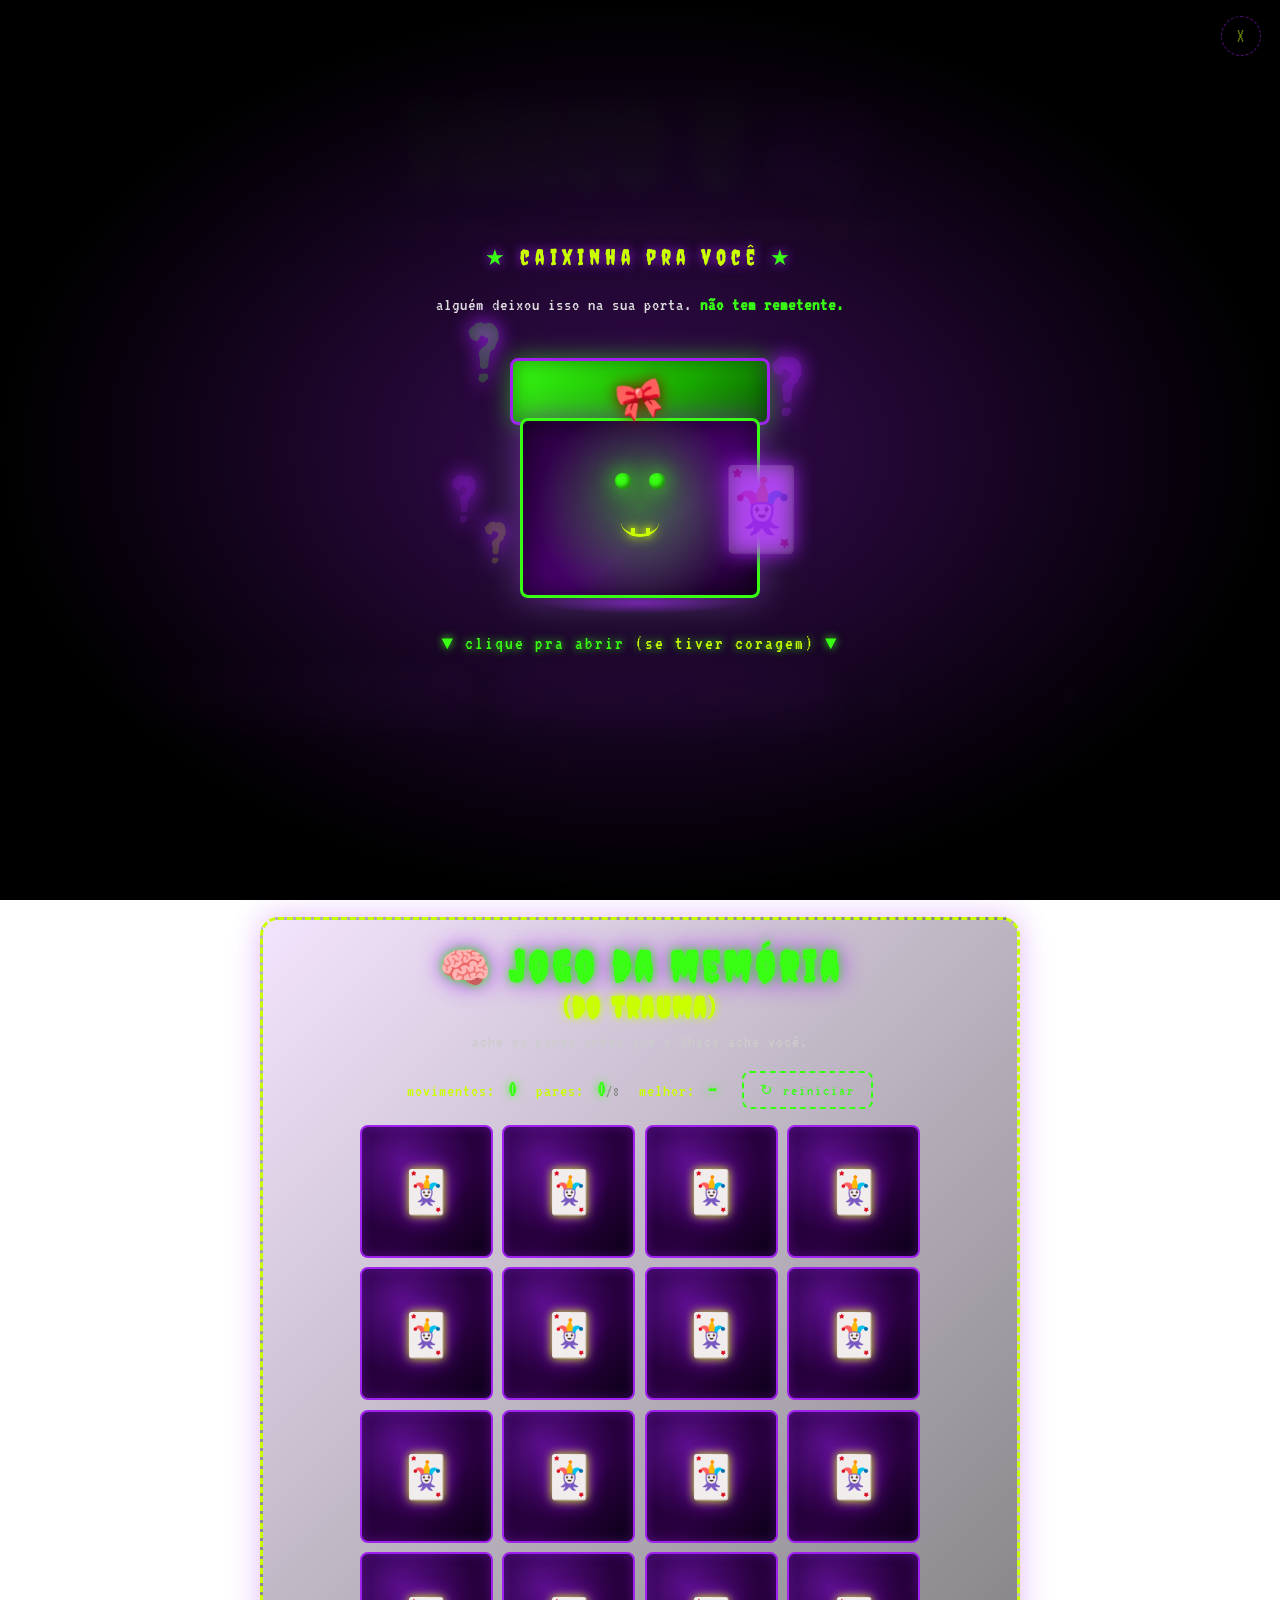
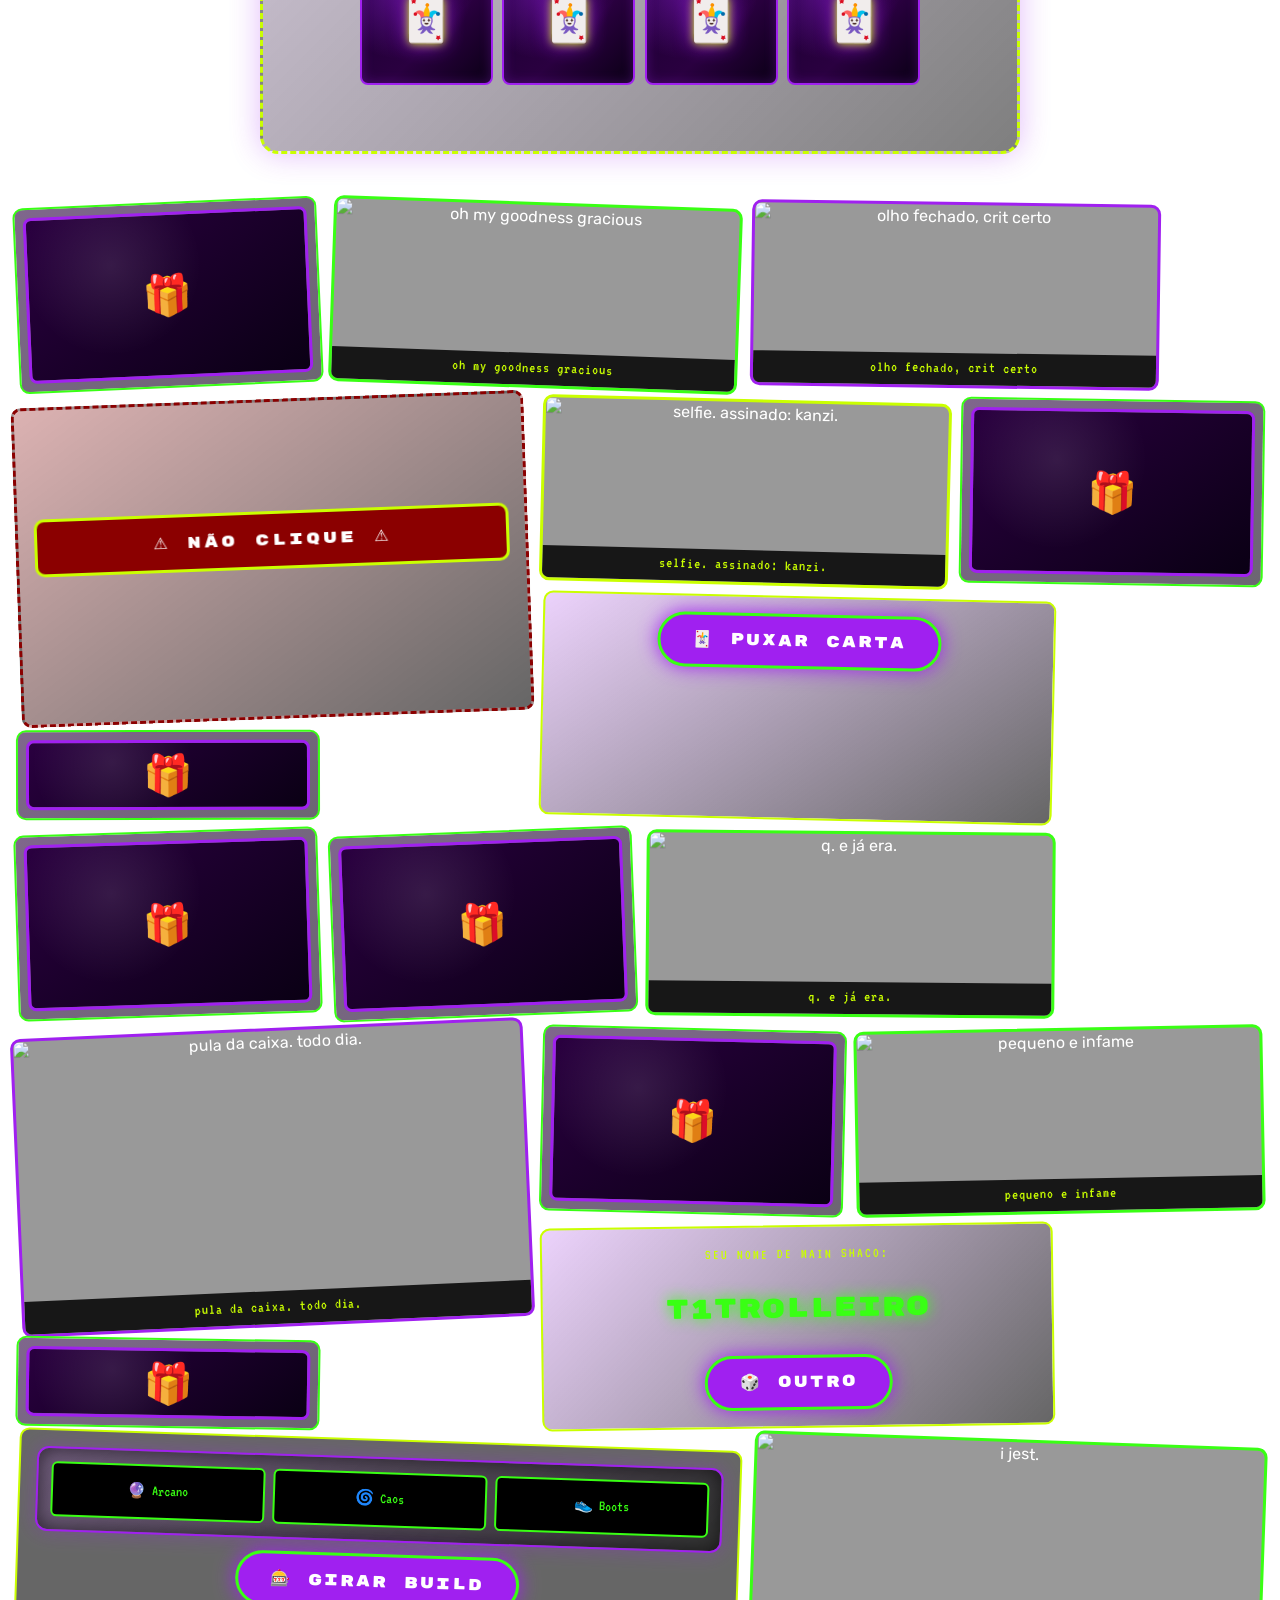
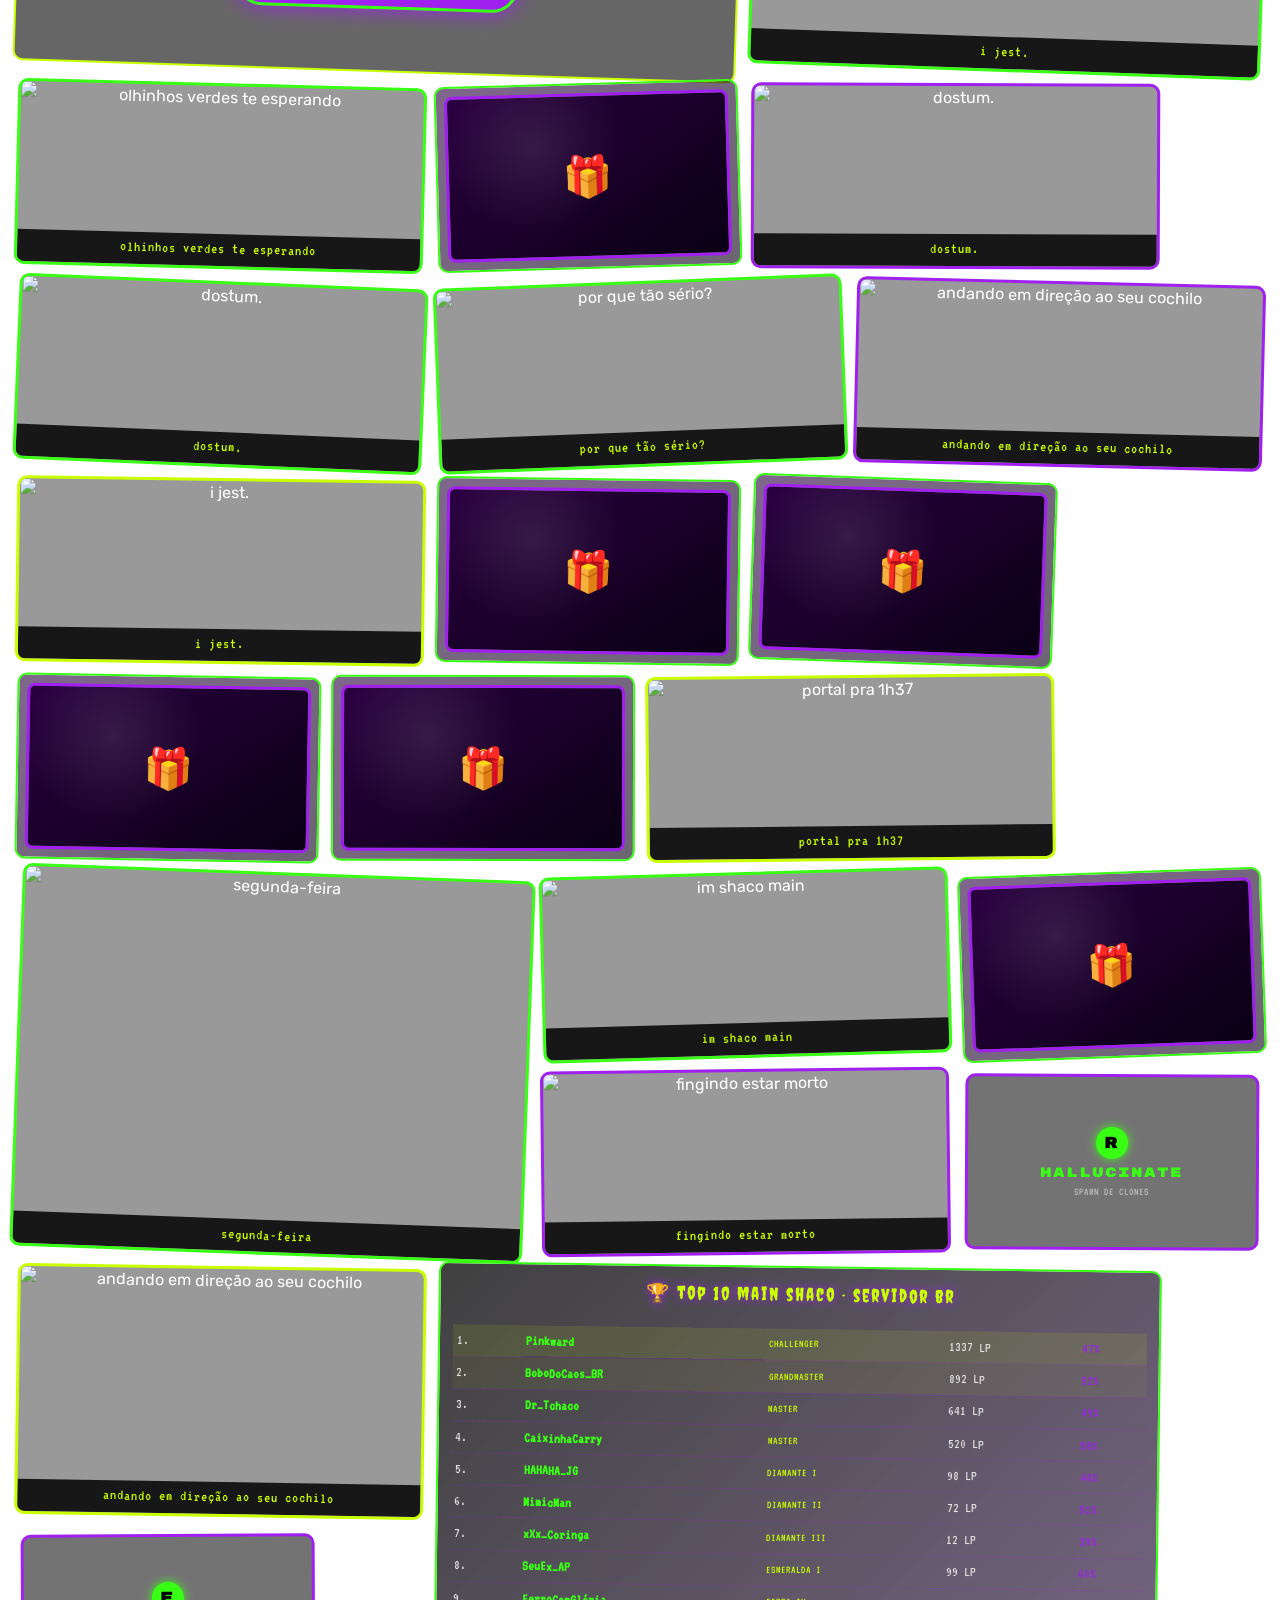
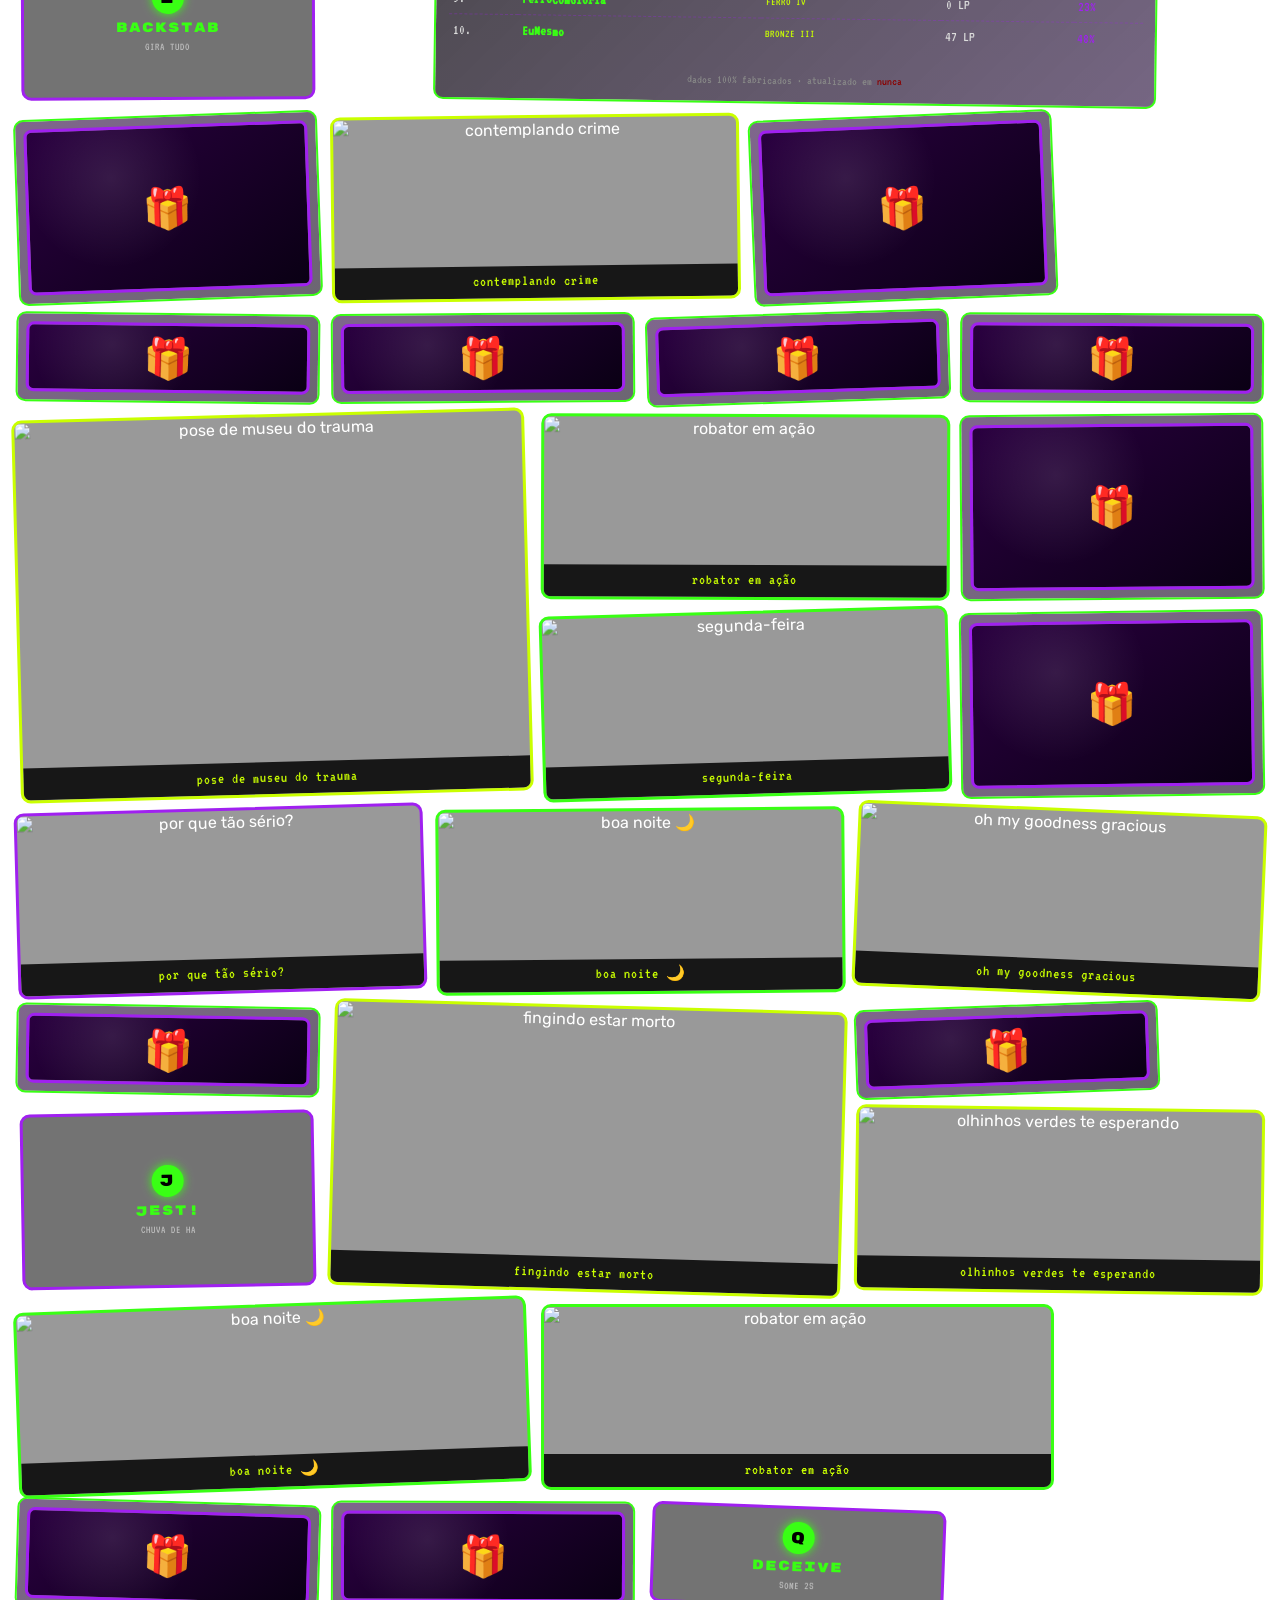
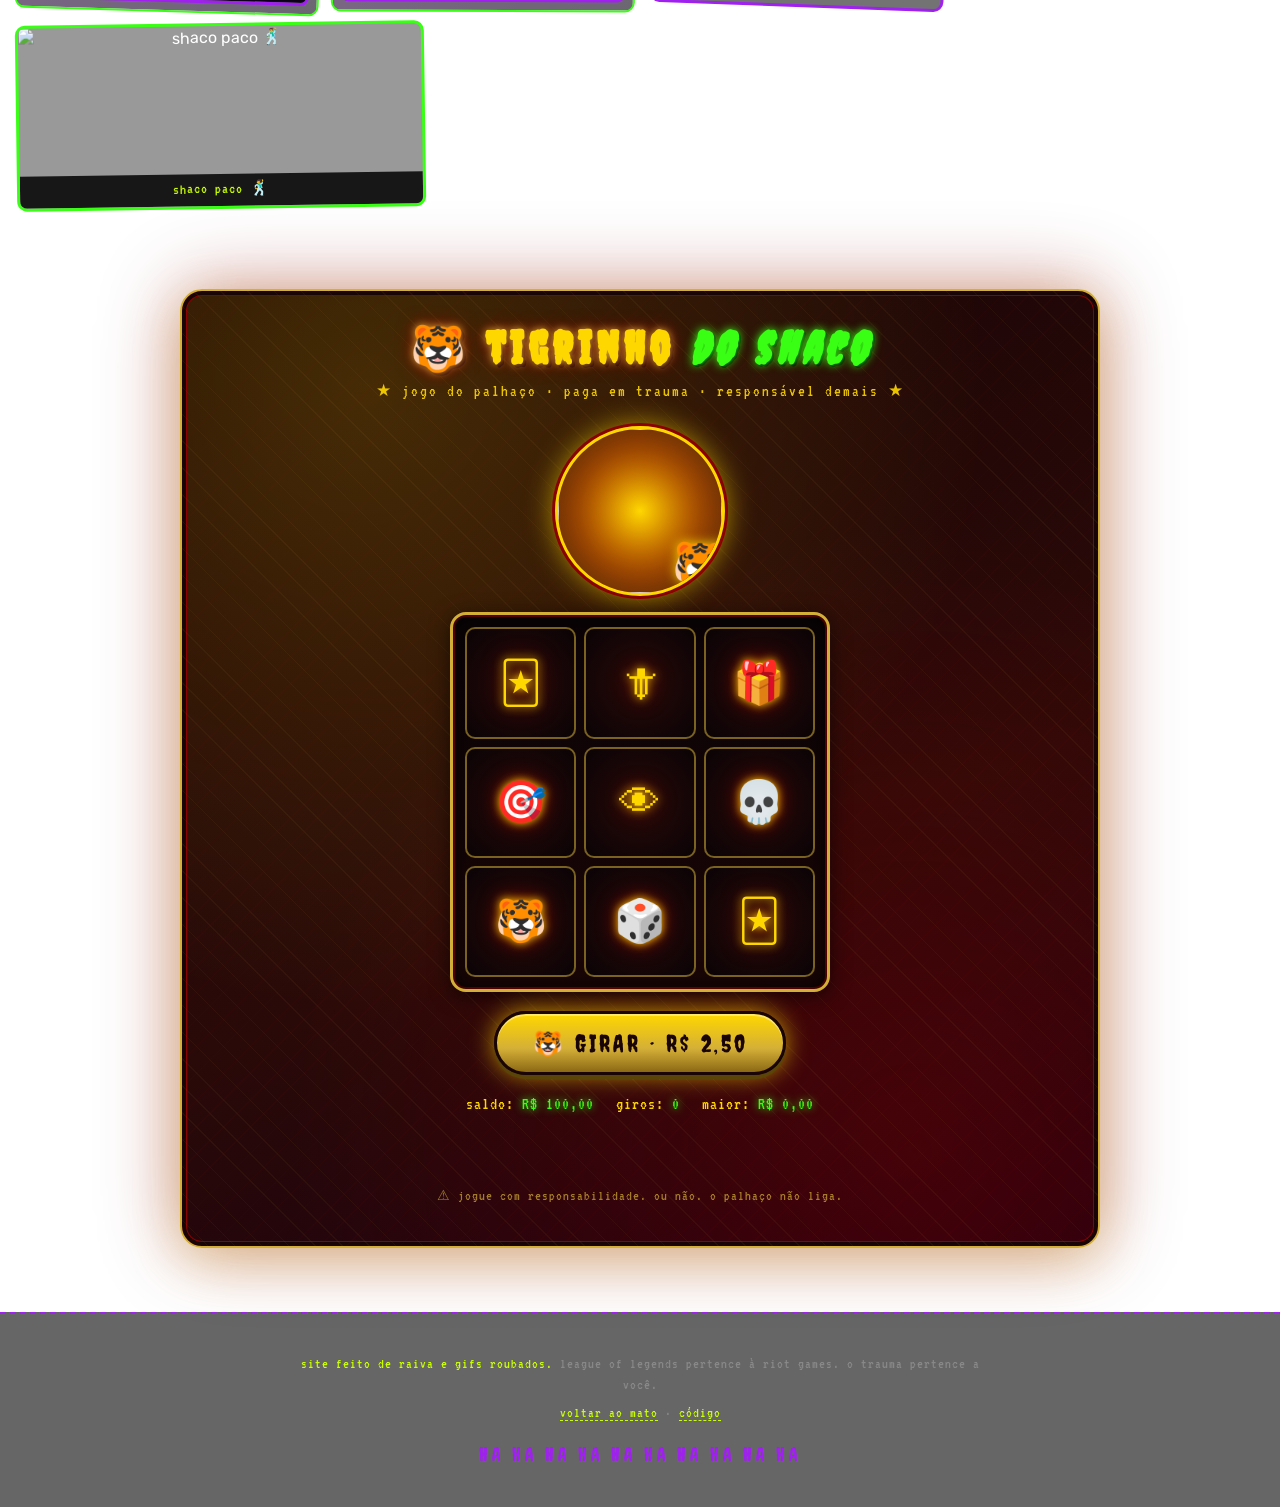
==== commit 4ef8b06b: "feat: shacos saindo da invisibilidade + tigrinho do shaco Spawn periodico de palhacos materializando" ====
--- a/index.html
+++ b/index.html
@@ -100,6 +100,40 @@
     <div id="chaos" class="chaos-grid" aria-live="polite"></div>
     <p class="box-output" aria-live="polite"></p>
 
+    <!-- ======== TIGRINHO DO SHACO ======== -->
+    <section id="tigrinho" class="tigrinho-section">
+      <h2 class="tigrinho-title">🐯 tigrinho <span>do shaco</span></h2>
+      <p class="tigrinho-sub">★ jogo do palhaço · paga em trauma · responsável demais ★</p>
+
+      <div class="tigrinho-mascot" aria-hidden="true">
+        <img src="https://media.tenor.com/NBLyuTxv0A0AAAAM/shaco-bong.gif" alt="" loading="lazy" />
+      </div>
+
+      <div id="tigrinho-grid" class="tigrinho-grid" aria-label="slot do tigrinho">
+        <div class="tigrinho-cell">🃏</div>
+        <div class="tigrinho-cell">🗡</div>
+        <div class="tigrinho-cell">🎁</div>
+        <div class="tigrinho-cell">🎯</div>
+        <div class="tigrinho-cell">👁</div>
+        <div class="tigrinho-cell">💀</div>
+        <div class="tigrinho-cell">🐯</div>
+        <div class="tigrinho-cell">🎲</div>
+        <div class="tigrinho-cell">🃏</div>
+      </div>
+
+      <button id="tigrinho-spin" class="tigrinho-spin-btn">🐯 GIRAR · R$ 2,50</button>
+
+      <div class="tigrinho-stats">
+        <span>saldo: <b id="tig-saldo">R$ 100,00</b></span>
+        <span>giros: <b id="tig-giros">0</b></span>
+        <span>maior: <b id="tig-best">R$ 0,00</b></span>
+      </div>
+
+      <p id="tigrinho-result" class="tigrinho-result" aria-live="polite"></p>
+
+      <p class="tigrinho-foot">⚠ jogue com responsabilidade. ou não. o palhaço não liga.</p>
+    </section>
+
     <footer>
       <p><em>site feito de raiva e gifs roubados.</em> league of legends pertence à riot games. o trauma pertence a você.</p>
       <p><a href="#top" onclick="window.scrollTo({top:0,behavior:'smooth'});return false;">voltar ao mato</a> · <a href="https://github.com/gabriel20angelo-web/shaco-ap" target="_blank" rel="noopener">código</a></p>
@@ -109,6 +143,7 @@
 
   <script src="./audio.js"></script>
   <script src="./particles.js"></script>
+  <script src="./invis-shacos.js" defer></script>
   <script src="https://unpkg.com/three@0.160.0/build/three.min.js" defer></script>
   <script src="./hero-shaco.js" defer></script>
 
@@ -796,10 +831,12 @@
         setTimeout(() => document.body.classList.remove('shaken'), 500);
         spawnClones('https://media.tenor.com/X95_fOkzFOIAAAAM/shaco-honsementioned.gif', 4);
         window.HeroShaco?.spawnClones(5);
+        window.InvisShacos?.burst(4);
         rainHA(20, 80);
         A()?.laugh();
         return;
       }
+      if (e.target.closest('#tigrinho-spin')) { spinTigrinho(); return; }
       if (e.target.closest('#namegen-btn')) {
         const out = document.getElementById('namegen-out');
         if (out) {
@@ -910,9 +947,201 @@
       if (box && !welcomeOpened) box.classList.add('impatient');
     }, 3500);
 
+    // ============ TIGRINHO DO SHACO ============
+
+    const TIG_SYMBOLS = [
+      { s: '🃏', w: 18, payout: 30 },   // palhaço — top tier
+      { s: '🐯', w: 12, payout: 50 },   // tigrinho — JACKPOT (raro)
+      { s: '🎁', w: 22, payout: 12 },
+      { s: '🗡', w: 25, payout: 8 },
+      { s: '👁', w: 22, payout: 10 },
+      { s: '🎯', w: 25, payout: 6 },
+      { s: '💀', w: 22, payout: 8 },
+      { s: '🎲', w: 30, payout: 4 },
+      { s: '🪦', w: 30, payout: 4 }
+    ];
+    const TIG_BET = 2.5;
+    const TIG_KEY = 'shaco-tigrinho';
+
+    const TIG_LOSS_MSGS = [
+      '💀 tigrinho mostrou pena. NADA.',
+      '🤡 a casa SEMPRE ganha.',
+      '🪦 RIP R$ 2,50.',
+      '👀 ele riu. dá pra ouvir?',
+      '📉 -2,50. mas você volta.',
+      '🃏 misclick. de novo.',
+      '⚠ era pra ter parado faz 6 giros.',
+      '🐯 o tigre não é seu amigo.',
+      '🎲 rolou 1 natural. game over.',
+      '💸 essa era pra comprar pão.'
+    ];
+    const TIG_NEAR_MSGS = [
+      '😐 quase. quase é nada.',
+      '🥴 dois iguais. e daí?',
+      '🃏 tava tão perto.',
+      '👁 ele te enrolou.'
+    ];
+
+    function tigPickSymbol() {
+      const total = TIG_SYMBOLS.reduce((a, b) => a + b.w, 0);
+      let r = Math.random() * total;
+      for (const sym of TIG_SYMBOLS) {
+        r -= sym.w;
+        if (r <= 0) return sym;
+      }
+      return TIG_SYMBOLS[0];
+    }
+
+    function tigState() {
+      try {
+        const raw = localStorage.getItem(TIG_KEY);
+        if (!raw) return { saldo: 100, giros: 0, best: 0 };
+        const obj = JSON.parse(raw);
+        return { saldo: obj.saldo ?? 100, giros: obj.giros ?? 0, best: obj.best ?? 0 };
+      } catch { return { saldo: 100, giros: 0, best: 0 }; }
+    }
+
+    function tigSave(s) {
+      try { localStorage.setItem(TIG_KEY, JSON.stringify(s)); } catch {}
+    }
+
+    function tigUpdateHud(s) {
+      const sd = document.getElementById('tig-saldo');
+      const gr = document.getElementById('tig-giros');
+      const bs = document.getElementById('tig-best');
+      if (sd) sd.textContent = 'R$ ' + s.saldo.toFixed(2).replace('.', ',');
+      if (gr) gr.textContent = s.giros;
+      if (bs) bs.textContent = 'R$ ' + s.best.toFixed(2).replace('.', ',');
+    }
+
+    let tigSpinning = false;
+
+    function spinTigrinho() {
+      if (tigSpinning) return;
+      const grid = document.getElementById('tigrinho-grid');
+      const btn = document.getElementById('tigrinho-spin');
+      const result = document.getElementById('tigrinho-result');
+      if (!grid || !btn || !result) return;
+      const cells = Array.from(grid.querySelectorAll('.tigrinho-cell'));
+      if (cells.length !== 9) return;
+
+      let s = tigState();
+      if (s.saldo < TIG_BET) {
+        result.className = 'tigrinho-result show lose';
+        result.textContent = '💸 saldo zerado. recarregue (não dá).';
+        // recarrega de graça pra não travar a brincadeira
+        s.saldo = 100;
+        tigSave(s);
+        tigUpdateHud(s);
+        return;
+      }
+
+      tigSpinning = true;
+      btn.disabled = true;
+      s.saldo -= TIG_BET;
+      s.giros += 1;
+      tigUpdateHud(s);
+
+      result.classList.remove('show', 'big-win', 'lose');
+      cells.forEach(c => c.classList.remove('win', 'loss'));
+      A()?.slot?.();
+
+      // anima cada coluna parando em sequência (estilo Fortune Tiger)
+      const finalSyms = Array.from({ length: 9 }, () => tigPickSymbol());
+
+      cells.forEach(c => {
+        c.classList.add('spinning');
+        const tickers = setInterval(() => {
+          c.textContent = tigPickSymbol().s;
+        }, 70);
+        c._ticker = tickers;
+      });
+
+      // Para coluna 1 (índices 0,3,6) → 2 (1,4,7) → 3 (2,5,8)
+      const stopCol = (col, when) => setTimeout(() => {
+        [0, 3, 6].forEach(row => {
+          const idx = row + col;
+          const cell = cells[idx];
+          clearInterval(cell._ticker);
+          cell.classList.remove('spinning');
+          cell.textContent = finalSyms[idx].s;
+        });
+        A()?.card?.();
+        if (col === 2) finishTigrinho(cells, finalSyms, s, btn, result);
+      }, when);
+
+      stopCol(0, 700);
+      stopCol(1, 1100);
+      stopCol(2, 1500);
+    }
+
+    function finishTigrinho(cells, finalSyms, s, btn, result) {
+      // checa linhas (3 horizontais + 2 diagonais)
+      const lines = [
+        [0, 1, 2], [3, 4, 5], [6, 7, 8],
+        [0, 4, 8], [2, 4, 6]
+      ];
+      let wonAmount = 0;
+      const winningCells = new Set();
+      let bestSymbol = null;
+
+      lines.forEach(line => {
+        const [a, b, c] = line;
+        const sa = finalSyms[a].s, sb = finalSyms[b].s, sc = finalSyms[c].s;
+        if (sa === sb && sb === sc) {
+          const payout = finalSyms[a].payout * TIG_BET;
+          wonAmount += payout;
+          line.forEach(i => winningCells.add(i));
+          if (!bestSymbol || finalSyms[a].payout > bestSymbol.payout) bestSymbol = finalSyms[a];
+        }
+      });
+
+      cells.forEach((c, i) => {
+        if (winningCells.has(i)) c.classList.add('win');
+        else c.classList.add('loss');
+      });
+
+      if (wonAmount > 0) {
+        s.saldo += wonAmount;
+        if (wonAmount > s.best) s.best = wonAmount;
+        const isJackpot = bestSymbol?.s === '🐯';
+        const isPalhaco = bestSymbol?.s === '🃏';
+        const cls = wonAmount >= 30 ? 'big-win' : '';
+        let msg;
+        if (isJackpot) msg = `🐯 TIGRINHO PAGOU!!! +R$ ${wonAmount.toFixed(2).replace('.', ',')} 🤑`;
+        else if (isPalhaco) msg = `🃏 PALHAÇO TRÍPLO! +R$ ${wonAmount.toFixed(2).replace('.', ',')}`;
+        else msg = `✨ pagou +R$ ${wonAmount.toFixed(2).replace('.', ',')}`;
+        result.textContent = msg;
+        result.className = 'tigrinho-result show ' + cls;
+        A()?.crit?.();
+        if (isJackpot) {
+          rainHA(40, 50);
+          window.InvisShacos?.burst?.(3);
+          setTimeout(() => A()?.laugh?.(), 200);
+        }
+      } else {
+        // detecta near-miss (2 iguais em alguma linha)
+        let nearMiss = false;
+        lines.forEach(line => {
+          const counts = {};
+          line.forEach(i => counts[finalSyms[i].s] = (counts[finalSyms[i].s] || 0) + 1);
+          if (Object.values(counts).some(v => v === 2)) nearMiss = true;
+        });
+        result.textContent = rand(nearMiss ? TIG_NEAR_MSGS : TIG_LOSS_MSGS);
+        result.className = 'tigrinho-result show lose';
+        A()?.miss?.();
+      }
+
+      tigSave(s);
+      tigUpdateHud(s);
+      tigSpinning = false;
+      btn.disabled = false;
+    }
+
     // Bootstrap
     renderChaos();
     renderMemory();
+    tigUpdateHud(tigState());
   </script>
 </body>
 </html>
--- a/style.css
+++ b/style.css
@@ -1755,3 +1755,431 @@
   .welcome-box { --size: clamp(160px, 60vw, 220px); }
   .welcome-prize-gif { width: clamp(180px, 60vw, 260px); height: clamp(180px, 60vw, 260px); }
 }
+
+/* ==========================================================
+   INVIS SHACOS — palhaços saindo da invisibilidade
+   ========================================================== */
+
+#invis-layer {
+  position: fixed;
+  inset: 0;
+  pointer-events: none;
+  z-index: 50;
+  overflow: hidden;
+}
+
+.invis-shaco {
+  --size: 120px;
+  position: absolute;
+  width: var(--size);
+  height: var(--size);
+  transform: translate(-50%, -50%);
+  pointer-events: none;
+  filter: drop-shadow(0 0 24px rgba(57, 255, 20, 0.55));
+}
+
+.invis-shimmer {
+  position: absolute;
+  inset: -25%;
+  border-radius: 50%;
+  background:
+    radial-gradient(circle at center, rgba(57, 255, 20, 0.55) 0%, rgba(160, 32, 240, 0.35) 35%, transparent 70%);
+  opacity: 0;
+  animation: invis-shimmer 1.4s ease-out forwards;
+  filter: blur(6px);
+}
+
+.invis-shimmer::before,
+.invis-shimmer::after {
+  content: '';
+  position: absolute;
+  inset: 0;
+  border-radius: 50%;
+  border: 2px solid var(--shaco-green);
+  opacity: 0;
+  animation: invis-ring 1.6s ease-out forwards;
+}
+
+.invis-shimmer::after {
+  border-color: var(--shaco-purple);
+  animation-delay: 0.18s;
+}
+
+@keyframes invis-shimmer {
+  0%   { opacity: 0; transform: scale(0.2); }
+  35%  { opacity: 0.85; transform: scale(1); }
+  70%  { opacity: 0.55; transform: scale(1.05); }
+  100% { opacity: 0; transform: scale(1.2); }
+}
+
+@keyframes invis-ring {
+  0%   { opacity: 0.9; transform: scale(0.15); border-width: 4px; }
+  60%  { opacity: 0.6; transform: scale(1.4); border-width: 2px; }
+  100% { opacity: 0; transform: scale(2.2); border-width: 1px; }
+}
+
+.invis-eyes {
+  position: absolute;
+  top: 38%;
+  left: 50%;
+  transform: translate(-50%, -50%);
+  display: flex;
+  gap: 18%;
+  width: 60%;
+  justify-content: center;
+  opacity: 0;
+  animation: invis-eyes 2.6s ease-in-out forwards;
+}
+
+.invis-eyes span {
+  width: 14%;
+  aspect-ratio: 1;
+  background: radial-gradient(circle, #fff 0%, var(--shaco-green) 40%, transparent 75%);
+  border-radius: 50%;
+  filter: blur(0.5px);
+  box-shadow: 0 0 18px var(--shaco-green), 0 0 32px var(--shaco-green);
+}
+
+@keyframes invis-eyes {
+  0%   { opacity: 0; }
+  18%  { opacity: 1; }
+  35%  { opacity: 0.9; }
+  55%  { opacity: 0; }
+  100% { opacity: 0; }
+}
+
+.invis-img {
+  position: absolute;
+  inset: 0;
+  width: 100%;
+  height: 100%;
+  object-fit: contain;
+  border-radius: 50%;
+  opacity: 0;
+  transform: scale(0.4) rotate(-8deg);
+  animation: invis-materialize 3.2s cubic-bezier(0.2, 0.85, 0.2, 1) forwards;
+  mix-blend-mode: screen;
+}
+
+@keyframes invis-materialize {
+  0%   { opacity: 0; transform: scale(0.35) rotate(-12deg); filter: hue-rotate(120deg) brightness(2.4) blur(8px); }
+  20%  { opacity: 0.4; transform: scale(0.7) rotate(-4deg); filter: hue-rotate(80deg) brightness(1.6) blur(4px); }
+  40%  { opacity: 1; transform: scale(1.05) rotate(2deg); filter: hue-rotate(0deg) brightness(1.1) blur(0); }
+  70%  { opacity: 1; transform: scale(1) rotate(-2deg); filter: none; }
+  85%  { opacity: 0.85; transform: scale(1.1) rotate(4deg); filter: hue-rotate(110deg) brightness(1.4) blur(2px); }
+  100% { opacity: 0; transform: scale(1.6) rotate(20deg); filter: hue-rotate(120deg) brightness(2) blur(10px); }
+}
+
+.invis-ha {
+  position: absolute;
+  top: -10%;
+  left: 50%;
+  transform: translateX(-50%);
+  font-family: 'Creepster', cursive;
+  font-size: clamp(1.4rem, 2.4vw, 2rem);
+  color: var(--shaco-green);
+  text-shadow: 0 0 12px var(--shaco-purple), 0 0 22px var(--shaco-green);
+  white-space: nowrap;
+  opacity: 0;
+  animation: invis-ha 2.4s ease-out 0.6s forwards;
+  letter-spacing: 2px;
+}
+
+@keyframes invis-ha {
+  0%   { opacity: 0; transform: translate(-50%, 20px) scale(0.6); }
+  25%  { opacity: 1; transform: translate(-50%, -10px) scale(1.1); }
+  60%  { opacity: 1; transform: translate(-50%, -30px) scale(1); }
+  100% { opacity: 0; transform: translate(-50%, -90px) scale(0.8); }
+}
+
+.invis-smoke {
+  position: absolute;
+  inset: -20%;
+  border-radius: 50%;
+  background:
+    radial-gradient(circle at 30% 30%, rgba(57, 255, 20, 0.6), transparent 55%),
+    radial-gradient(circle at 70% 70%, rgba(160, 32, 240, 0.4), transparent 55%),
+    radial-gradient(circle at 50% 80%, rgba(57, 255, 20, 0.3), transparent 50%);
+  opacity: 0;
+  pointer-events: none;
+  filter: blur(10px);
+  animation: invis-smoke 1.4s ease-out 1.7s forwards;
+}
+
+@keyframes invis-smoke {
+  0%   { opacity: 0; transform: scale(0.6); }
+  40%  { opacity: 0.9; transform: scale(1.2) translateY(-10%); }
+  100% { opacity: 0; transform: scale(1.8) translateY(-40%); }
+}
+
+@media (prefers-reduced-motion: reduce) {
+  .invis-shaco { display: none; }
+}
+
+/* ==========================================================
+   TIGRINHO — slot machine palhaço-asiático do Shaco
+   ========================================================== */
+
+.tigrinho-section {
+  max-width: 920px;
+  margin: 3rem auto 4rem;
+  padding: 2rem 1.5rem 2.5rem;
+  border-radius: 22px;
+  background:
+    radial-gradient(circle at 20% 10%, rgba(255, 215, 0, 0.18) 0%, transparent 55%),
+    radial-gradient(circle at 80% 90%, rgba(139, 0, 0, 0.35) 0%, transparent 55%),
+    linear-gradient(160deg, #1a0506 0%, #2a0a08 60%, #1a0010 100%);
+  border: 2px solid #d4af37;
+  box-shadow:
+    0 0 0 4px #1a0506 inset,
+    0 0 0 5px #8b0000 inset,
+    0 12px 50px rgba(212, 175, 55, 0.35),
+    0 0 80px rgba(139, 0, 0, 0.45);
+  position: relative;
+  overflow: hidden;
+}
+
+.tigrinho-section::before {
+  content: '';
+  position: absolute;
+  inset: 0;
+  background-image:
+    repeating-linear-gradient(45deg, transparent 0 18px, rgba(212, 175, 55, 0.05) 18px 19px),
+    repeating-linear-gradient(-45deg, transparent 0 18px, rgba(139, 0, 0, 0.05) 18px 19px);
+  pointer-events: none;
+  z-index: 0;
+}
+
+.tigrinho-section > * { position: relative; z-index: 1; }
+
+.tigrinho-title {
+  text-align: center;
+  font-size: clamp(1.8rem, 5vw, 2.8rem);
+  color: #ffd700;
+  text-shadow:
+    0 0 8px #d4af37,
+    0 0 18px #8b0000,
+    3px 3px 0 #1a0506;
+  letter-spacing: 4px;
+  margin-bottom: 0.4rem;
+}
+
+.tigrinho-title span {
+  color: var(--shaco-green);
+  text-shadow: 0 0 10px var(--shaco-green), 2px 2px 0 #000;
+  font-style: italic;
+}
+
+.tigrinho-sub {
+  text-align: center;
+  font-family: 'VT323', monospace;
+  color: #ffd700;
+  font-size: 1.05rem;
+  letter-spacing: 2px;
+  opacity: 0.9;
+  margin-bottom: 1.4rem;
+}
+
+.tigrinho-mascot {
+  width: clamp(110px, 22vw, 170px);
+  aspect-ratio: 1;
+  margin: 0 auto 1rem;
+  position: relative;
+  border-radius: 50%;
+  overflow: hidden;
+  border: 3px solid #ffd700;
+  box-shadow:
+    0 0 0 3px #8b0000,
+    0 0 30px rgba(255, 215, 0, 0.7),
+    0 0 50px rgba(57, 255, 20, 0.4) inset;
+  background: radial-gradient(circle, #ffd700 0%, #8b0000 70%, #1a0506 100%);
+  animation: tigrinho-pulse 2.4s ease-in-out infinite;
+}
+
+.tigrinho-mascot img {
+  width: 100%;
+  height: 100%;
+  object-fit: cover;
+  mix-blend-mode: screen;
+}
+
+.tigrinho-mascot::after {
+  content: '🐯';
+  position: absolute;
+  bottom: -6px;
+  right: -6px;
+  font-size: clamp(2rem, 5vw, 2.8rem);
+  filter: drop-shadow(0 0 6px #ffd700);
+  animation: tigrinho-bounce 1.6s ease-in-out infinite;
+}
+
+@keyframes tigrinho-pulse {
+  0%, 100% { box-shadow: 0 0 0 3px #8b0000, 0 0 30px rgba(255, 215, 0, 0.7), 0 0 50px rgba(57, 255, 20, 0.4) inset; }
+  50%      { box-shadow: 0 0 0 3px #8b0000, 0 0 50px rgba(255, 215, 0, 1), 0 0 80px rgba(57, 255, 20, 0.6) inset; }
+}
+
+@keyframes tigrinho-bounce {
+  0%, 100% { transform: translateY(0) rotate(-8deg); }
+  50%      { transform: translateY(-6px) rotate(8deg); }
+}
+
+.tigrinho-grid {
+  display: grid;
+  grid-template-columns: repeat(3, 1fr);
+  gap: 8px;
+  max-width: 380px;
+  margin: 0 auto 1.2rem;
+  padding: 12px;
+  background: linear-gradient(180deg, #0a0306 0%, #1a0506 100%);
+  border: 3px solid #d4af37;
+  border-radius: 16px;
+  box-shadow:
+    inset 0 0 22px rgba(0, 0, 0, 0.85),
+    0 0 0 2px #8b0000 inset,
+    0 4px 20px rgba(0, 0, 0, 0.6);
+}
+
+.tigrinho-cell {
+  aspect-ratio: 1;
+  background: radial-gradient(circle, #2a0a08 0%, #0a0306 100%);
+  border: 2px solid rgba(212, 175, 55, 0.55);
+  border-radius: 10px;
+  display: flex;
+  align-items: center;
+  justify-content: center;
+  font-size: clamp(1.8rem, 6vw, 2.6rem);
+  color: #ffd700;
+  text-shadow: 0 0 10px #ffd700, 0 0 20px #8b0000;
+  position: relative;
+  overflow: hidden;
+  transition: transform 0.18s, box-shadow 0.18s;
+}
+
+.tigrinho-cell.spinning {
+  animation: tigrinho-spin 0.08s linear infinite;
+}
+
+@keyframes tigrinho-spin {
+  0%   { transform: translateY(-6px); filter: blur(2px); }
+  50%  { transform: translateY(0);    filter: blur(2px); }
+  100% { transform: translateY(6px);  filter: blur(2px); }
+}
+
+.tigrinho-cell.win {
+  animation: tigrinho-win 0.6s ease-out infinite;
+  border-color: var(--shaco-green);
+  box-shadow:
+    0 0 18px var(--shaco-green),
+    0 0 32px #ffd700,
+    inset 0 0 14px rgba(57, 255, 20, 0.4);
+}
+
+@keyframes tigrinho-win {
+  0%, 100% { transform: scale(1); }
+  50%      { transform: scale(1.12) rotate(2deg); }
+}
+
+.tigrinho-cell.loss {
+  opacity: 0.6;
+  filter: grayscale(0.6);
+}
+
+.tigrinho-spin-btn {
+  display: block;
+  margin: 0 auto;
+  padding: 0.9rem 2.2rem;
+  font-family: 'Creepster', cursive;
+  font-size: clamp(1.1rem, 3vw, 1.5rem);
+  letter-spacing: 3px;
+  color: #1a0506;
+  background: linear-gradient(180deg, #ffd700 0%, #d4af37 60%, #8b6914 100%);
+  border: 3px solid #1a0506;
+  border-radius: 999px;
+  box-shadow:
+    0 4px 0 #5a4408,
+    0 0 24px rgba(255, 215, 0, 0.7),
+    inset 0 2px 0 rgba(255, 255, 255, 0.4);
+  cursor: inherit;
+  transition: transform 0.12s, box-shadow 0.12s;
+  text-transform: uppercase;
+}
+
+.tigrinho-spin-btn:hover {
+  transform: translateY(-2px);
+  box-shadow:
+    0 6px 0 #5a4408,
+    0 0 32px rgba(255, 215, 0, 0.95),
+    inset 0 2px 0 rgba(255, 255, 255, 0.5);
+}
+
+.tigrinho-spin-btn:active {
+  transform: translateY(2px);
+  box-shadow: 0 2px 0 #5a4408, 0 0 18px rgba(255, 215, 0, 0.7);
+}
+
+.tigrinho-spin-btn:disabled {
+  opacity: 0.5;
+  cursor: not-allowed;
+  transform: none;
+  filter: grayscale(0.5);
+}
+
+.tigrinho-stats {
+  display: flex;
+  flex-wrap: wrap;
+  justify-content: center;
+  gap: 1.4rem;
+  margin: 1rem auto 0.6rem;
+  font-family: 'VT323', monospace;
+  font-size: 1.1rem;
+  color: #ffd700;
+  letter-spacing: 1px;
+}
+
+.tigrinho-stats b { color: var(--shaco-green); text-shadow: 0 0 8px var(--shaco-green); font-weight: normal; }
+
+.tigrinho-result {
+  text-align: center;
+  margin-top: 1rem;
+  min-height: 2.4rem;
+  font-family: 'Creepster', cursive;
+  font-size: clamp(1.1rem, 3vw, 1.5rem);
+  letter-spacing: 2px;
+  color: #fff;
+  opacity: 0;
+  transition: opacity 0.3s;
+}
+
+.tigrinho-result.show { opacity: 1; }
+
+.tigrinho-result.big-win {
+  color: var(--shaco-green);
+  text-shadow: 0 0 14px var(--shaco-green), 0 0 28px #ffd700;
+  animation: tigrinho-bigwin 0.7s ease-out infinite;
+}
+
+.tigrinho-result.lose {
+  color: var(--shaco-blood);
+  text-shadow: 0 0 10px var(--shaco-blood);
+}
+
+@keyframes tigrinho-bigwin {
+  0%, 100% { transform: scale(1); }
+  50%      { transform: scale(1.08); }
+}
+
+.tigrinho-foot {
+  text-align: center;
+  margin-top: 0.8rem;
+  font-family: 'VT323', monospace;
+  color: #d4af37;
+  opacity: 0.7;
+  font-size: 0.9rem;
+  letter-spacing: 1px;
+}
+
+@media (max-width: 500px) {
+  .tigrinho-section { margin: 2rem 0.6rem 3rem; padding: 1.4rem 0.8rem 2rem; }
+  .tigrinho-grid { gap: 5px; padding: 8px; }
+  .tigrinho-stats { gap: 0.8rem; font-size: 1rem; }
+}
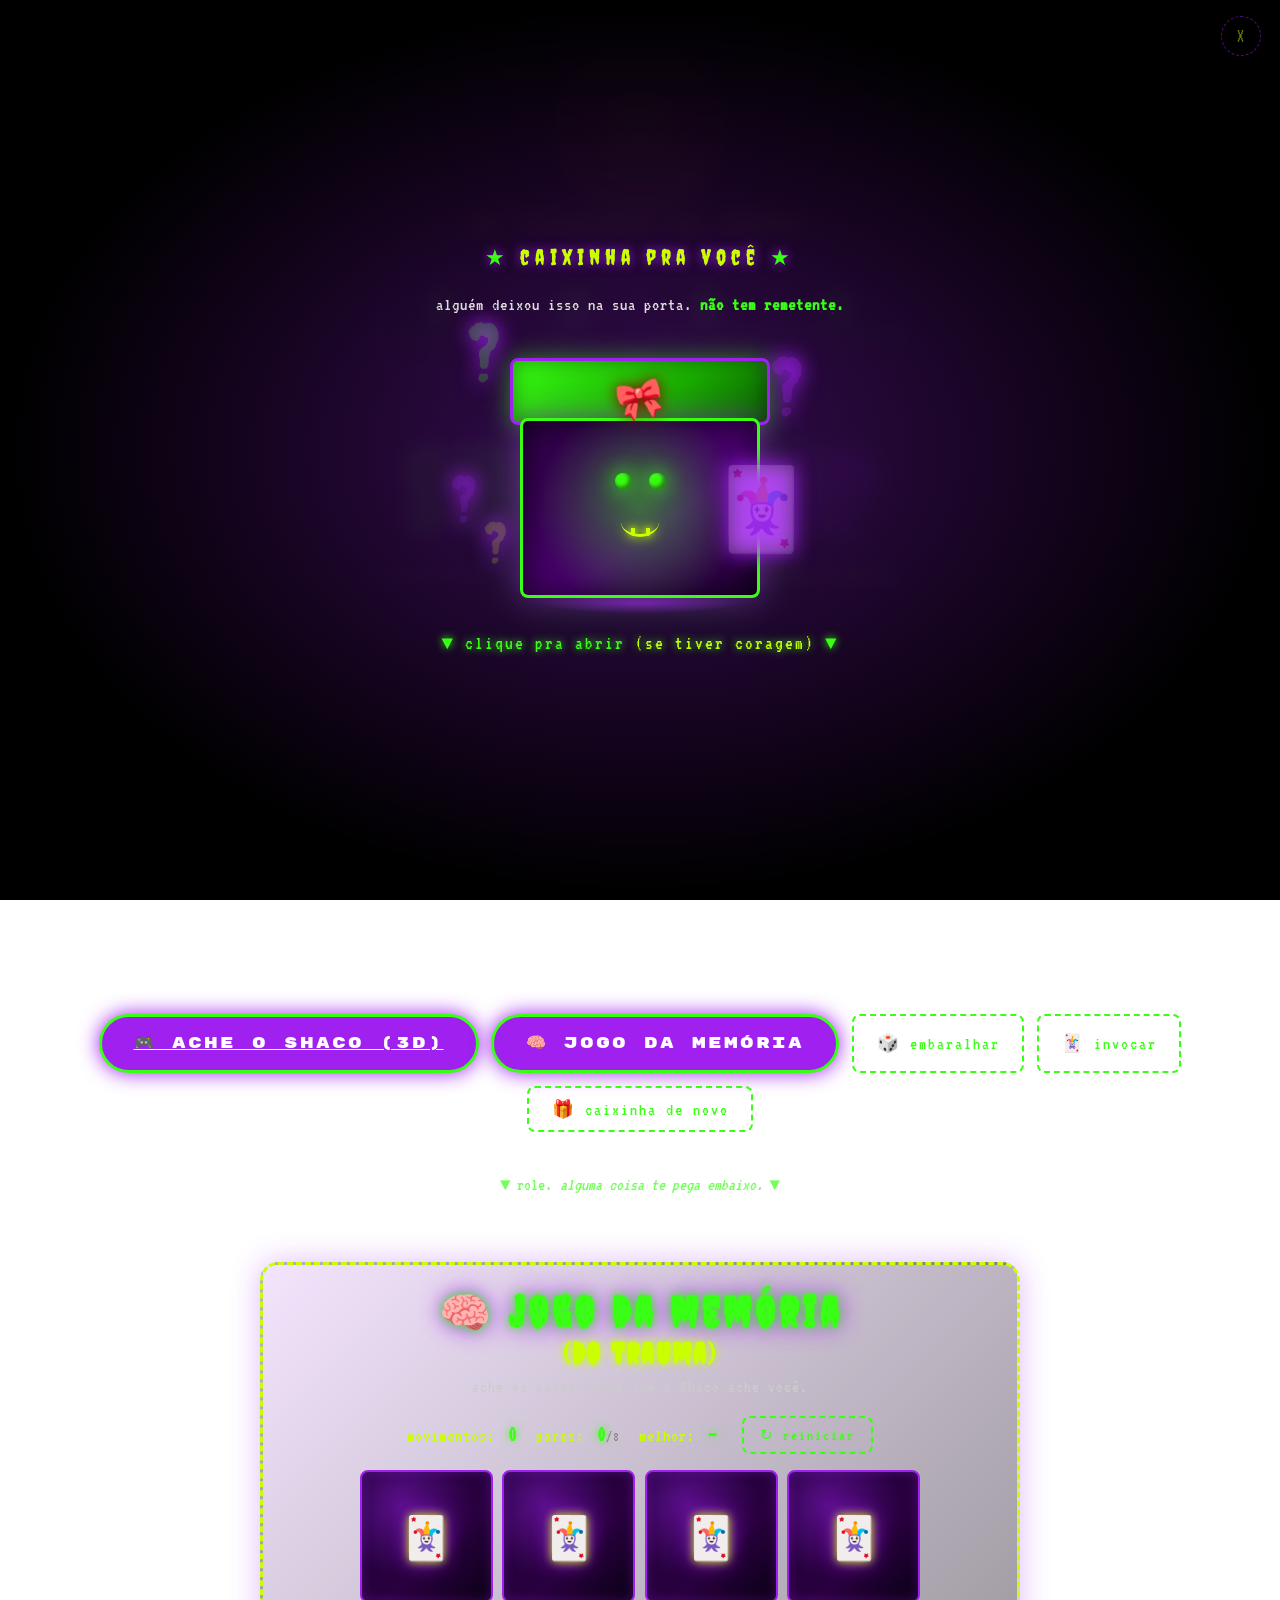
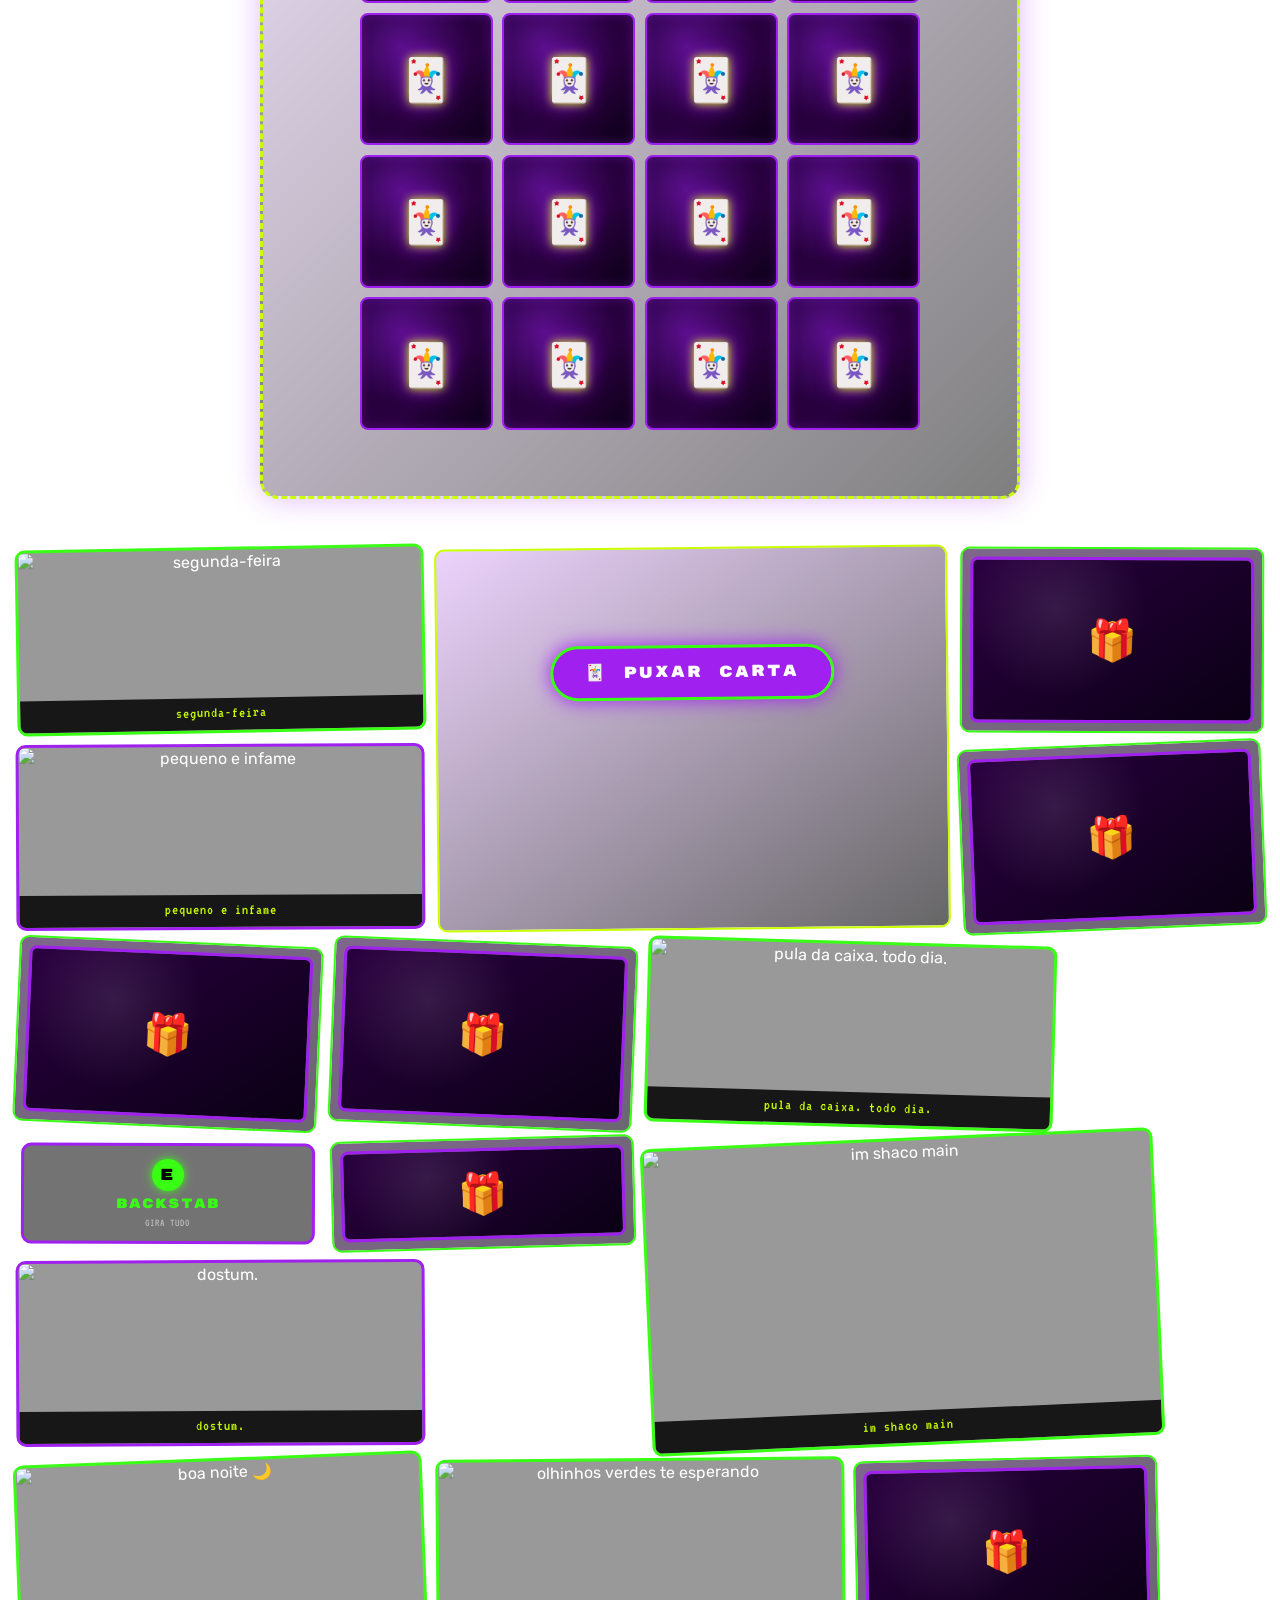
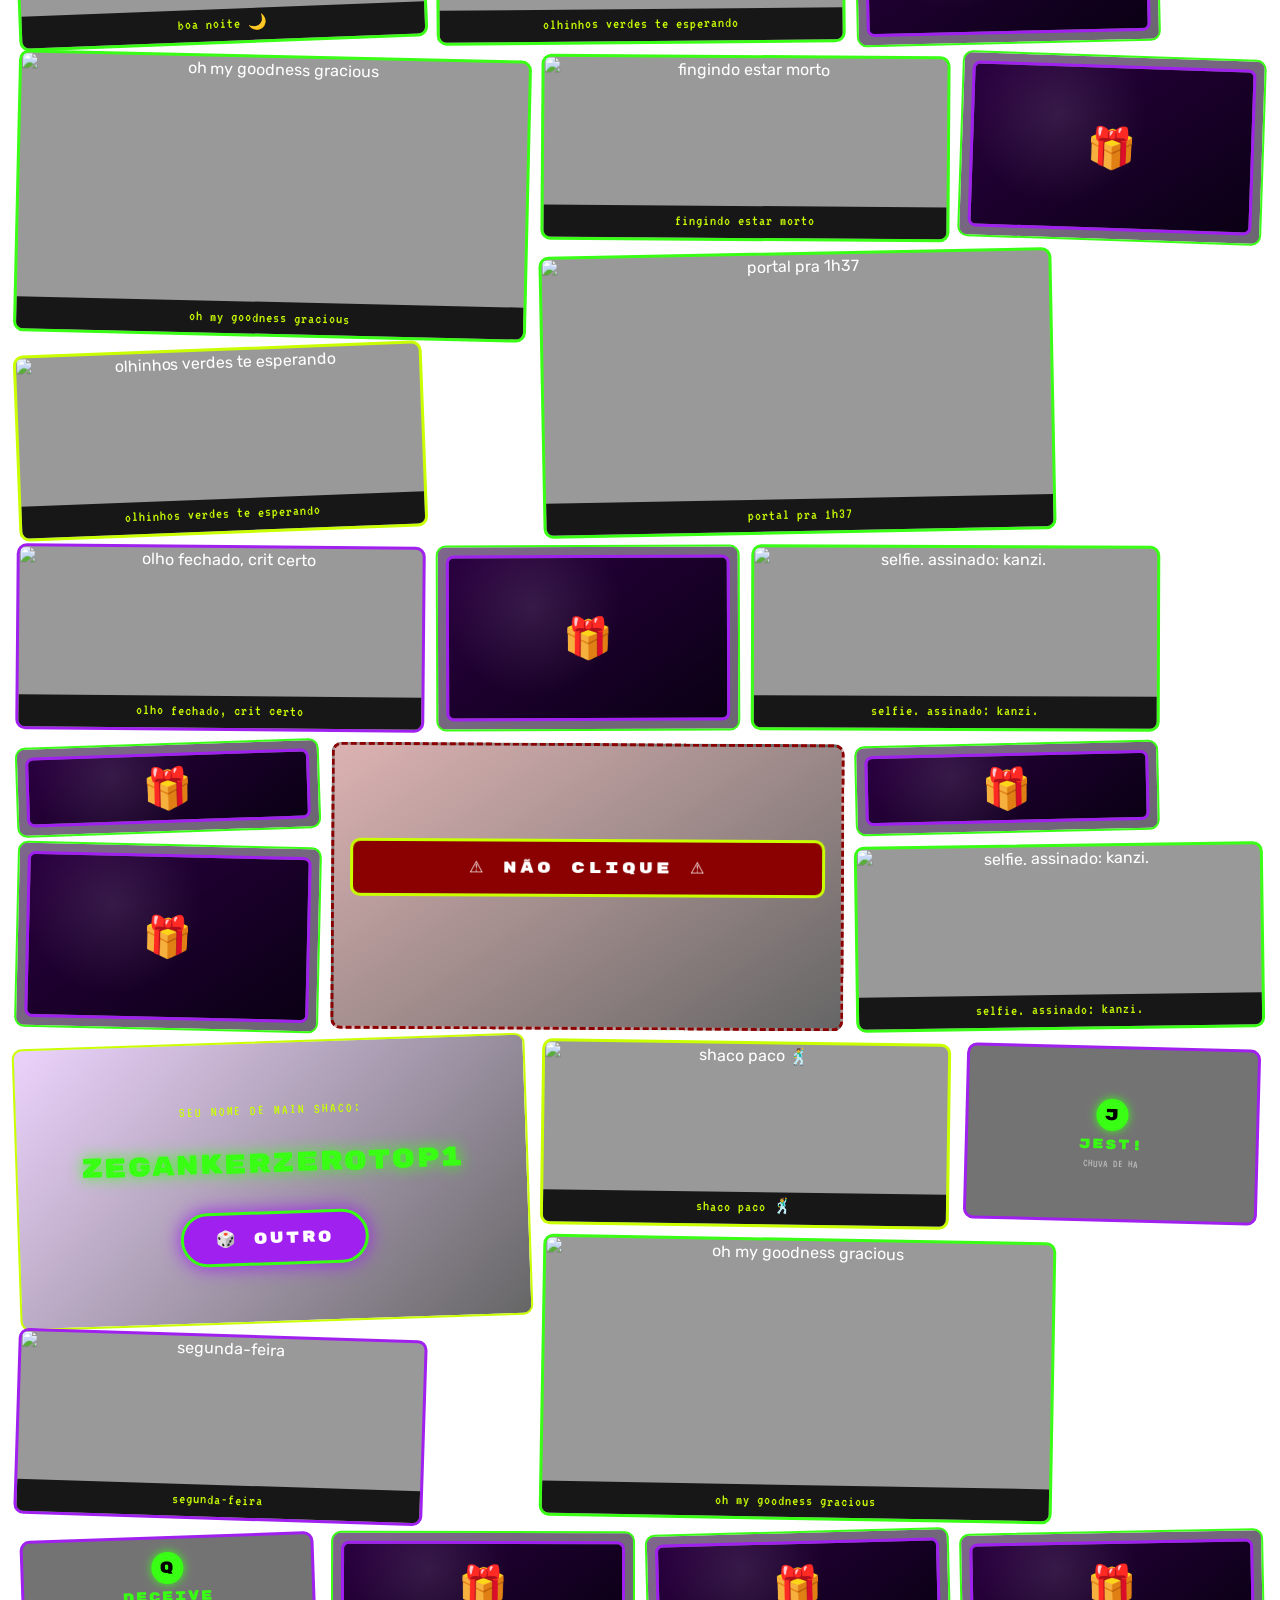
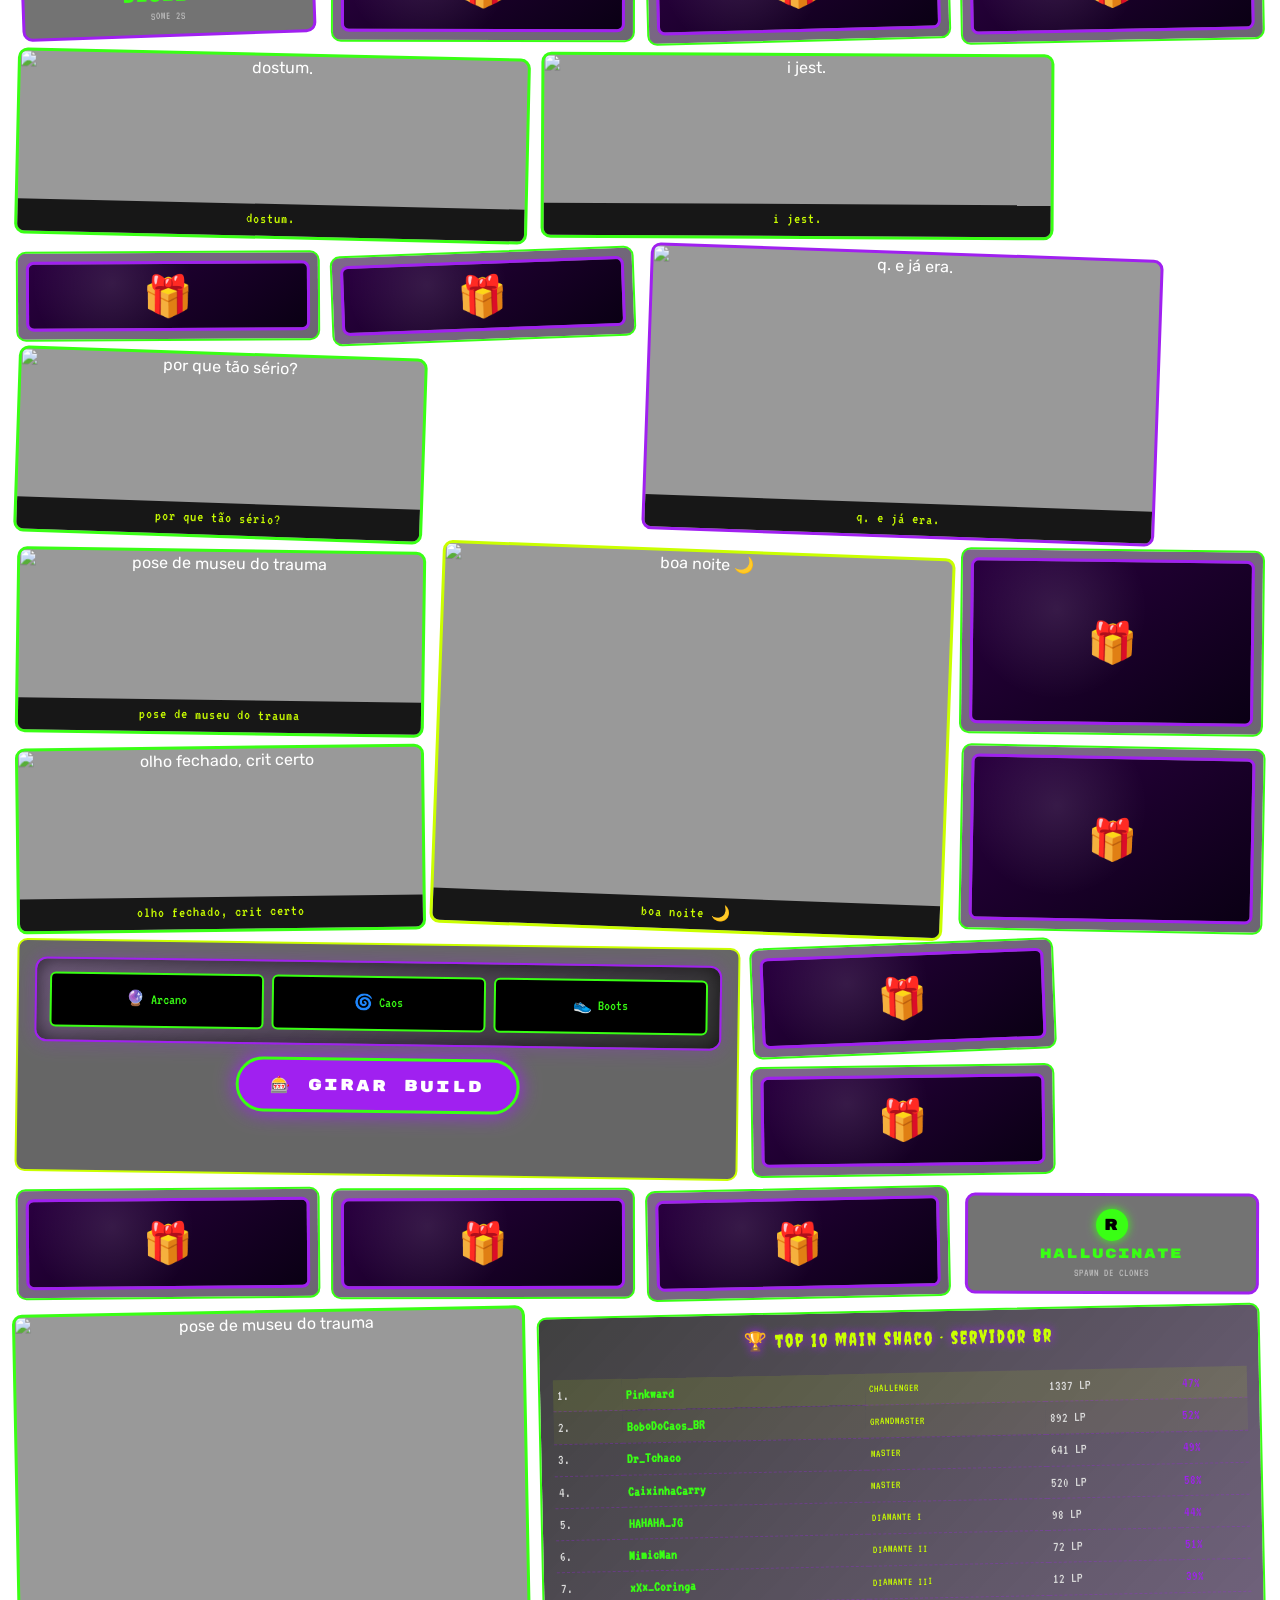
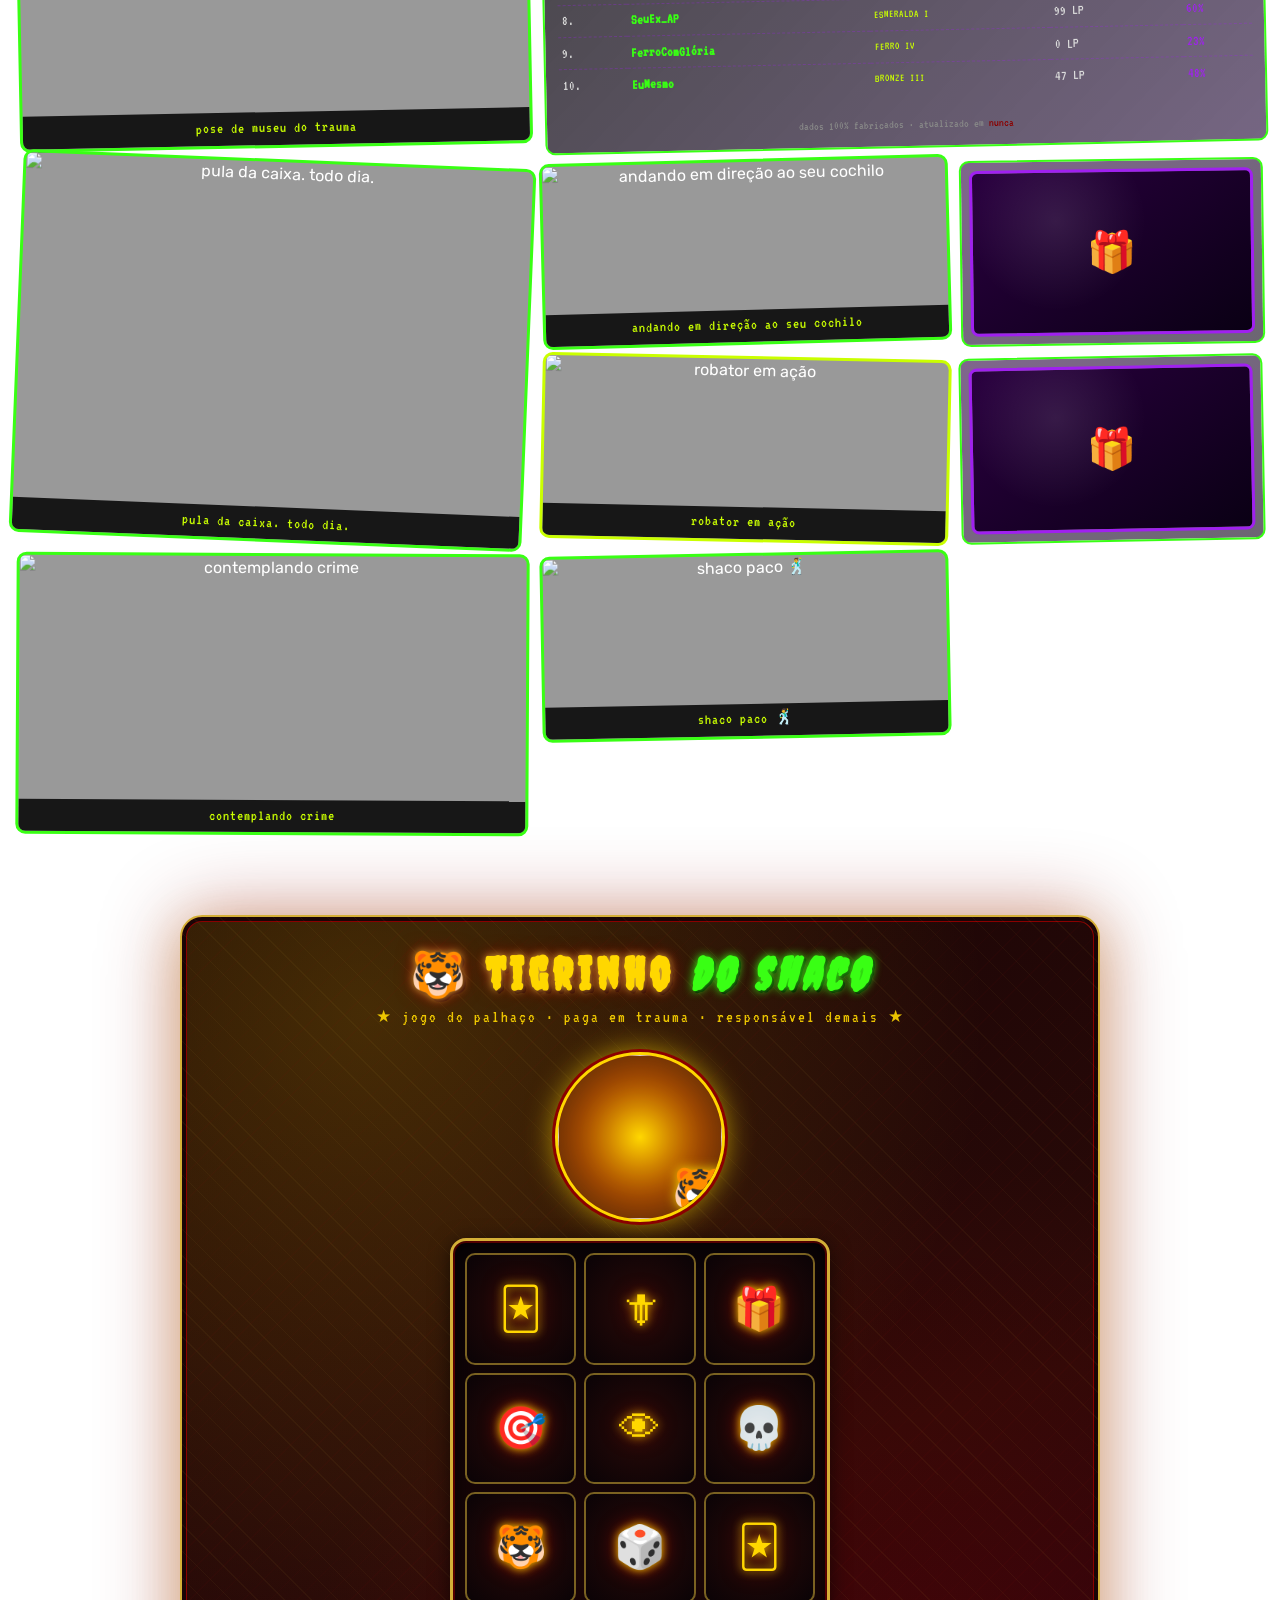
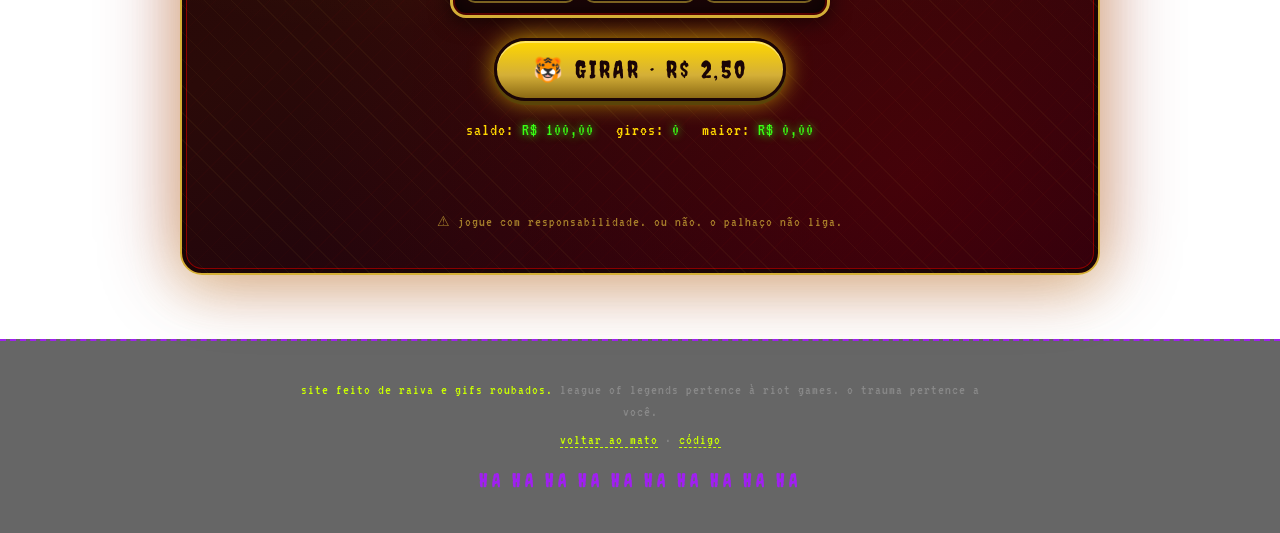
==== commit 4698fe07: "feat: tigrinho como botão no topo do hero + fileira QWER acima - tigrinho (gif do shaco num ring dou" ====
--- a/index.html
+++ b/index.html
@@ -65,6 +65,21 @@
 
   <main>
     <header class="hero-mini">
+      <button id="goto-tigrinho" class="hero-tigrinho-btn" aria-label="ir pro tigrinho do shaco">
+        <span class="htb-ring">
+          <img src="https://media.tenor.com/NBLyuTxv0A0AAAAM/shaco-bong.gif" alt="" loading="lazy" />
+        </span>
+        <span class="htb-label">🐯 tigrinho do shaco</span>
+        <span class="htb-sub">▼ clique pra girar ▼</span>
+      </button>
+
+      <div class="hero__spells" role="group" aria-label="feitiços do shaco">
+        <button class="btn-spell hero-spell" data-spell="deceive"><span class="key">Q</span><span>Deceive</span><small>some 2s</small></button>
+        <button class="btn-spell hero-spell" data-spell="jest"><span class="key">W</span><span>JEST!</span><small>chuva de HA</small></button>
+        <button class="btn-spell hero-spell" data-spell="backstab"><span class="key">E</span><span>Backstab</span><small>gira tudo</small></button>
+        <button class="btn-spell hero-spell" data-spell="hallucinate"><span class="key">R</span><span>Hallucinate</span><small>clones</small></button>
+      </div>
+
       <p class="hero__eyebrow">★ só gifs. só caos. zero conselho útil. ★</p>
       <h1>SHACO É <span>AP</span></h1>
       <p class="hero__sub">
@@ -809,6 +824,11 @@
         document.getElementById('memory')?.scrollIntoView({ behavior: 'smooth', block: 'start' });
         return;
       }
+      if (e.target.closest('#goto-tigrinho')) {
+        A()?.card?.();
+        document.getElementById('tigrinho')?.scrollIntoView({ behavior: 'smooth', block: 'start' });
+        return;
+      }
 
       // Box (caixinhas do grid)
       const box = e.target.closest('.box');
--- a/style.css
+++ b/style.css
@@ -130,6 +130,110 @@
   gap: 0.8rem;
   justify-content: center;
   margin-bottom: 1.5rem;
+}
+
+/* ----- Tigrinho button no topo do hero ----- */
+.hero-tigrinho-btn {
+  appearance: none;
+  background: transparent;
+  border: 0;
+  padding: 0;
+  margin: 0 auto 1.1rem;
+  display: flex;
+  flex-direction: column;
+  align-items: center;
+  gap: 0.4rem;
+  cursor: pointer;
+  font-family: inherit;
+  color: inherit;
+  transition: transform 0.25s;
+}
+
+.hero-tigrinho-btn:hover { transform: scale(1.05) rotate(-1deg); }
+.hero-tigrinho-btn:active { transform: scale(0.97); }
+
+.hero-tigrinho-btn .htb-ring {
+  width: clamp(110px, 20vw, 160px);
+  aspect-ratio: 1;
+  border-radius: 50%;
+  overflow: hidden;
+  border: 3px solid #ffd700;
+  box-shadow:
+    0 0 0 3px #8b0000,
+    0 0 30px rgba(255, 215, 0, 0.7),
+    0 0 50px rgba(57, 255, 20, 0.4) inset;
+  background: radial-gradient(circle, #ffd700 0%, #8b0000 70%, #1a0506 100%);
+  animation: tigrinho-pulse 2.4s ease-in-out infinite;
+  position: relative;
+  display: block;
+}
+
+.hero-tigrinho-btn .htb-ring::after {
+  content: '🐯';
+  position: absolute;
+  bottom: -6px;
+  right: -6px;
+  font-size: clamp(1.8rem, 4vw, 2.4rem);
+  filter: drop-shadow(0 0 6px #ffd700);
+  animation: tigrinho-bounce 1.6s ease-in-out infinite;
+}
+
+.hero-tigrinho-btn .htb-ring img {
+  width: 100%;
+  height: 100%;
+  object-fit: cover;
+  mix-blend-mode: screen;
+}
+
+.hero-tigrinho-btn .htb-label {
+  font-family: 'Rubik Mono One', monospace;
+  font-size: clamp(0.9rem, 2vw, 1.1rem);
+  color: #ffd700;
+  text-shadow: 0 0 10px #8b0000, 0 0 20px #ffd700, 2px 2px 0 #000;
+  letter-spacing: 2px;
+  text-transform: uppercase;
+}
+
+.hero-tigrinho-btn .htb-sub {
+  font-family: 'VT323', monospace;
+  font-size: 0.95rem;
+  color: var(--shaco-green);
+  opacity: 0.85;
+  animation: bounce 1.5s infinite;
+}
+
+/* ----- Fileira QWER no hero ----- */
+.hero__spells {
+  display: grid;
+  grid-template-columns: repeat(4, minmax(90px, 1fr));
+  gap: 0.6rem;
+  max-width: 520px;
+  width: 100%;
+  margin: 0 auto 1.3rem;
+}
+
+.hero__spells .hero-spell {
+  min-height: 95px;
+  padding: 0.6rem 0.4rem;
+}
+
+@media (max-width: 520px) {
+  .hero__spells {
+    grid-template-columns: repeat(4, 1fr);
+    gap: 0.4rem;
+    max-width: 100%;
+  }
+  .hero__spells .hero-spell {
+    min-height: 82px;
+    font-size: 0.72rem;
+    padding: 0.45rem 0.25rem;
+  }
+  .hero__spells .hero-spell .key {
+    width: 1.6rem;
+    height: 1.6rem;
+    font-size: 0.85rem;
+  }
+  .hero__spells .hero-spell small { font-size: 0.6rem; }
 }
 
 .hero__scroll {
